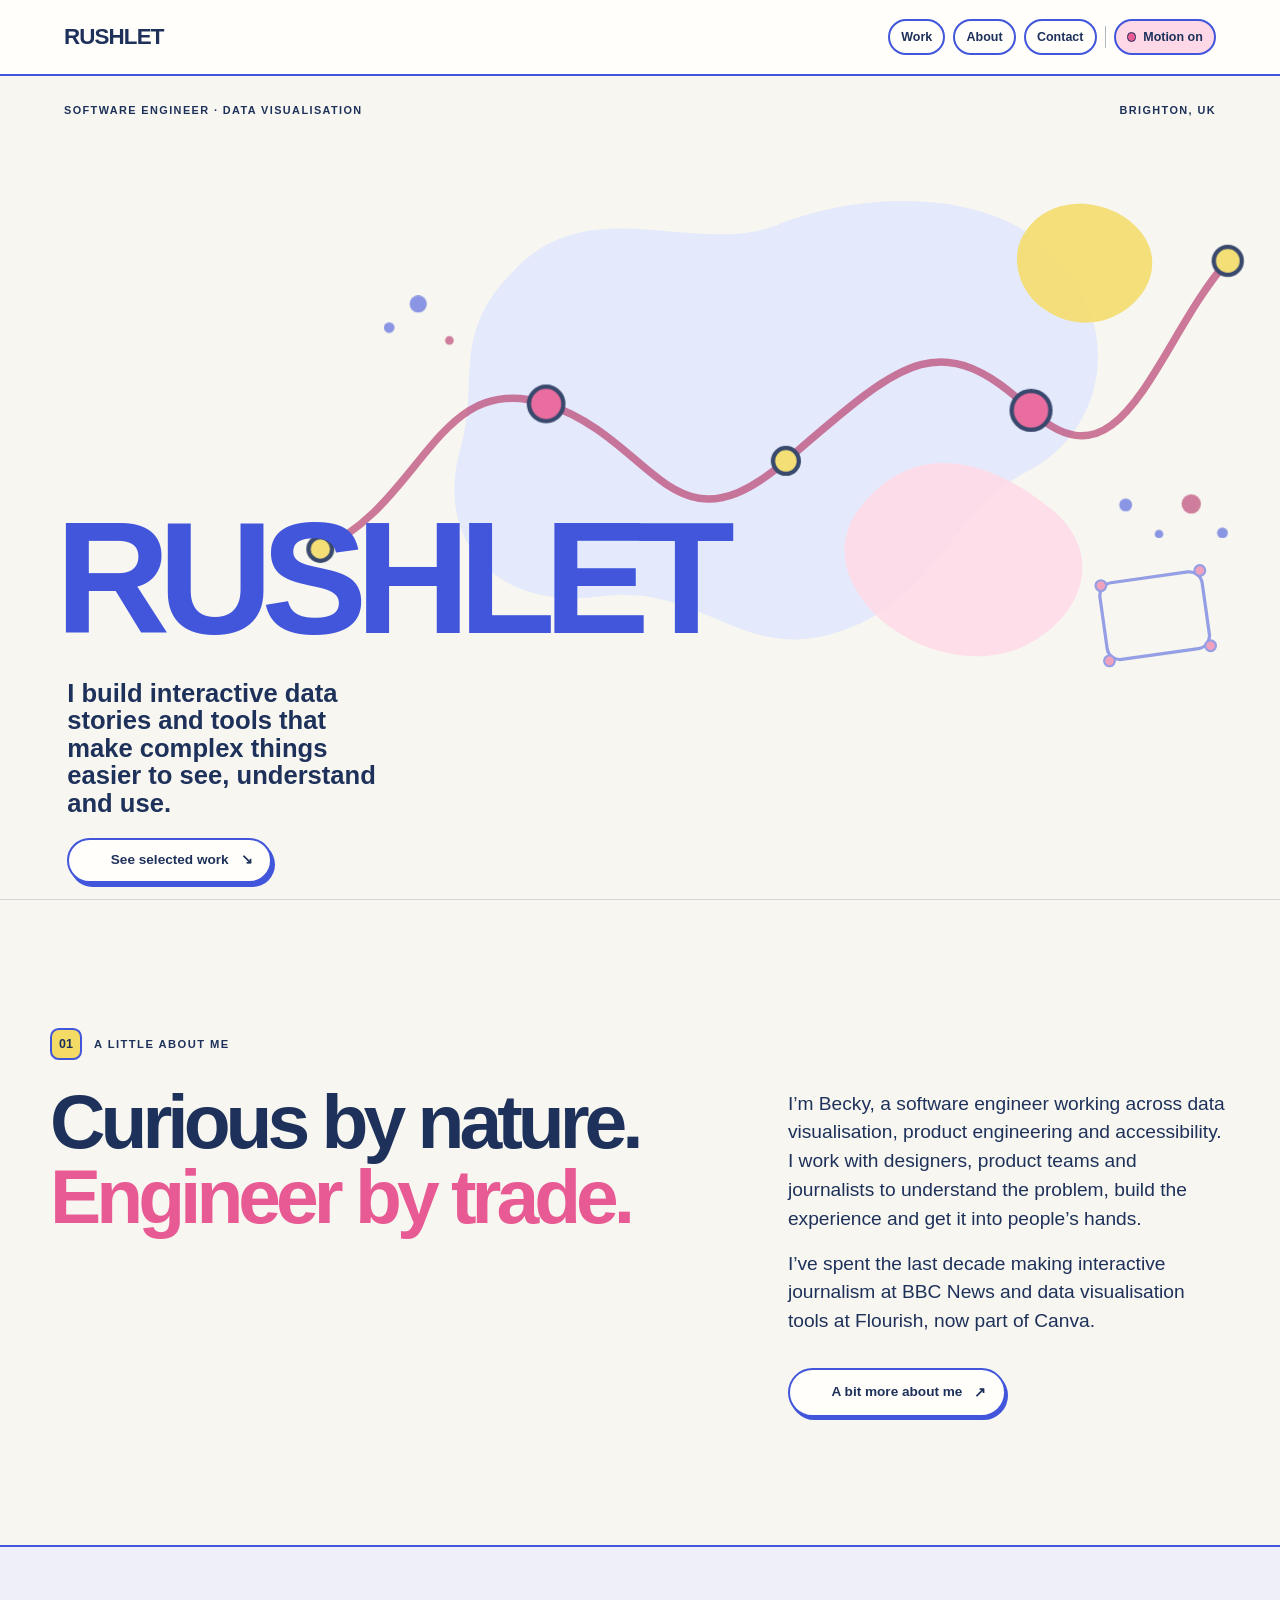
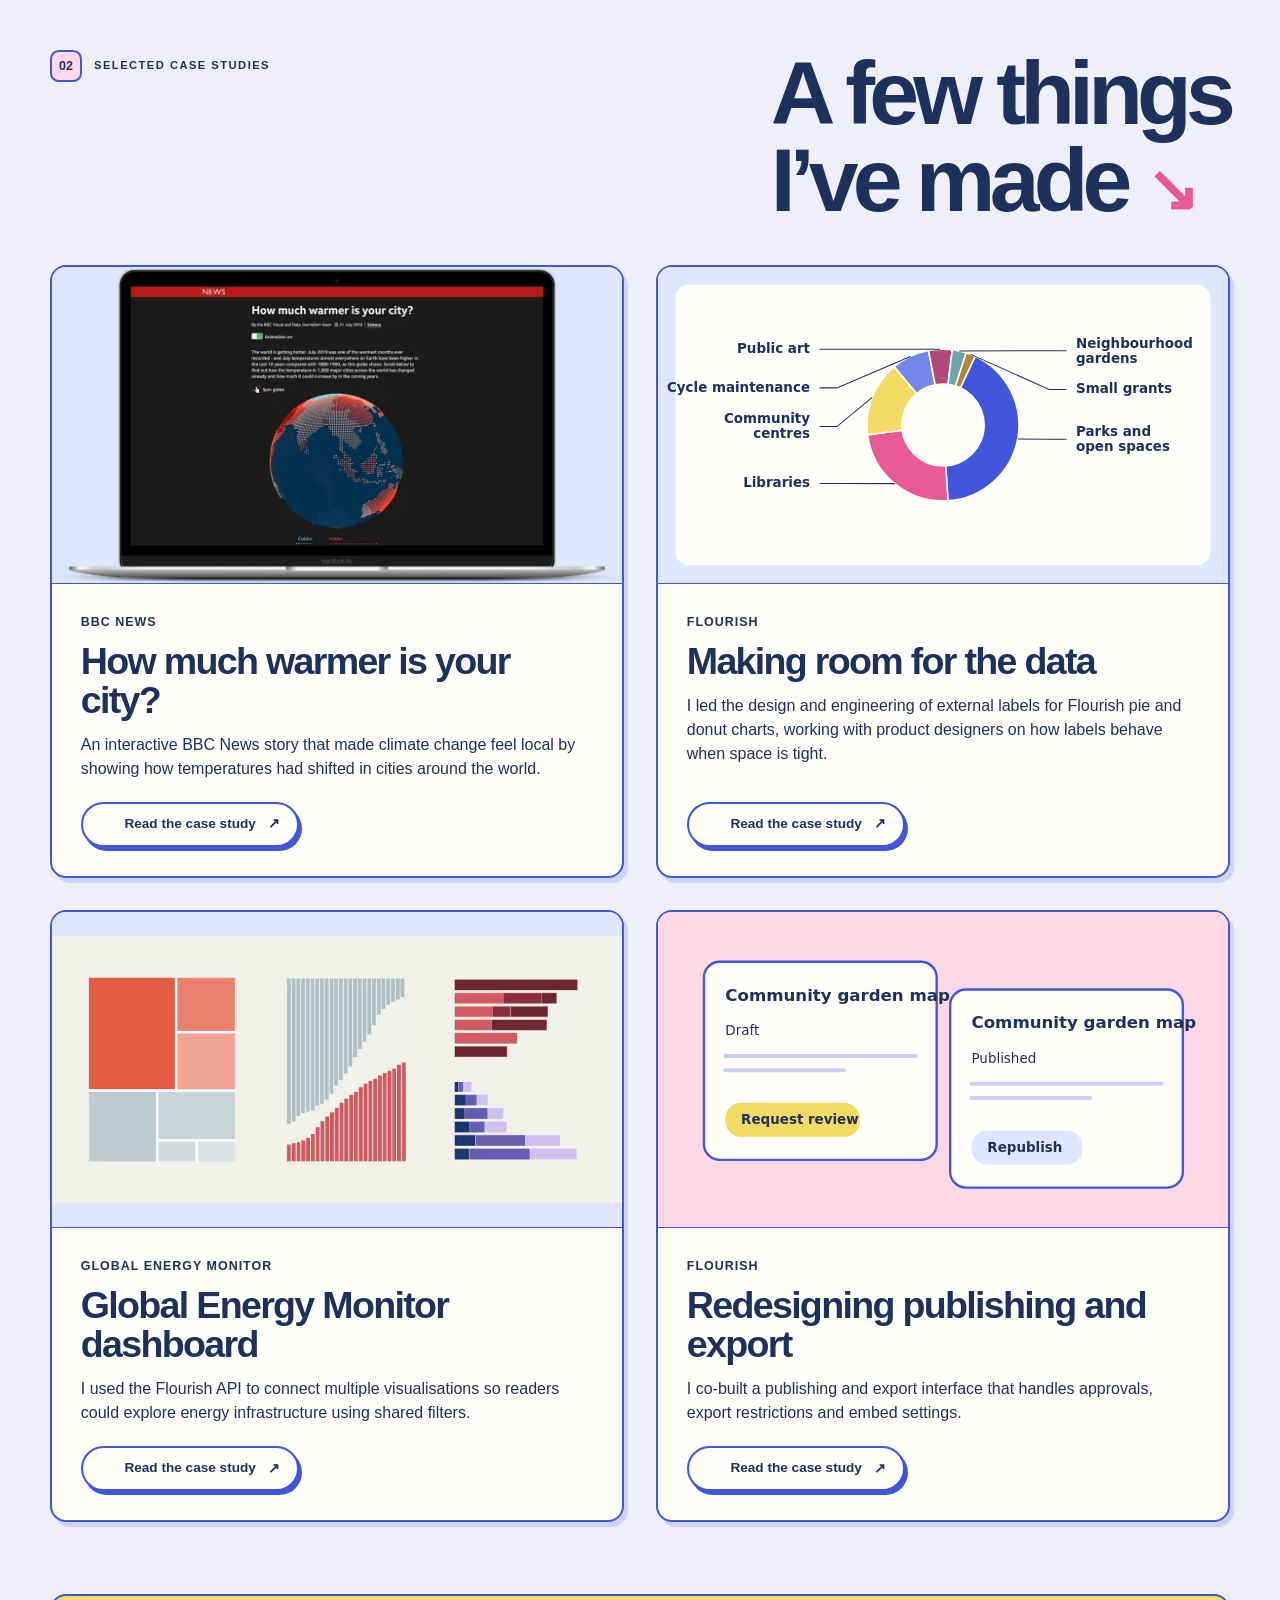
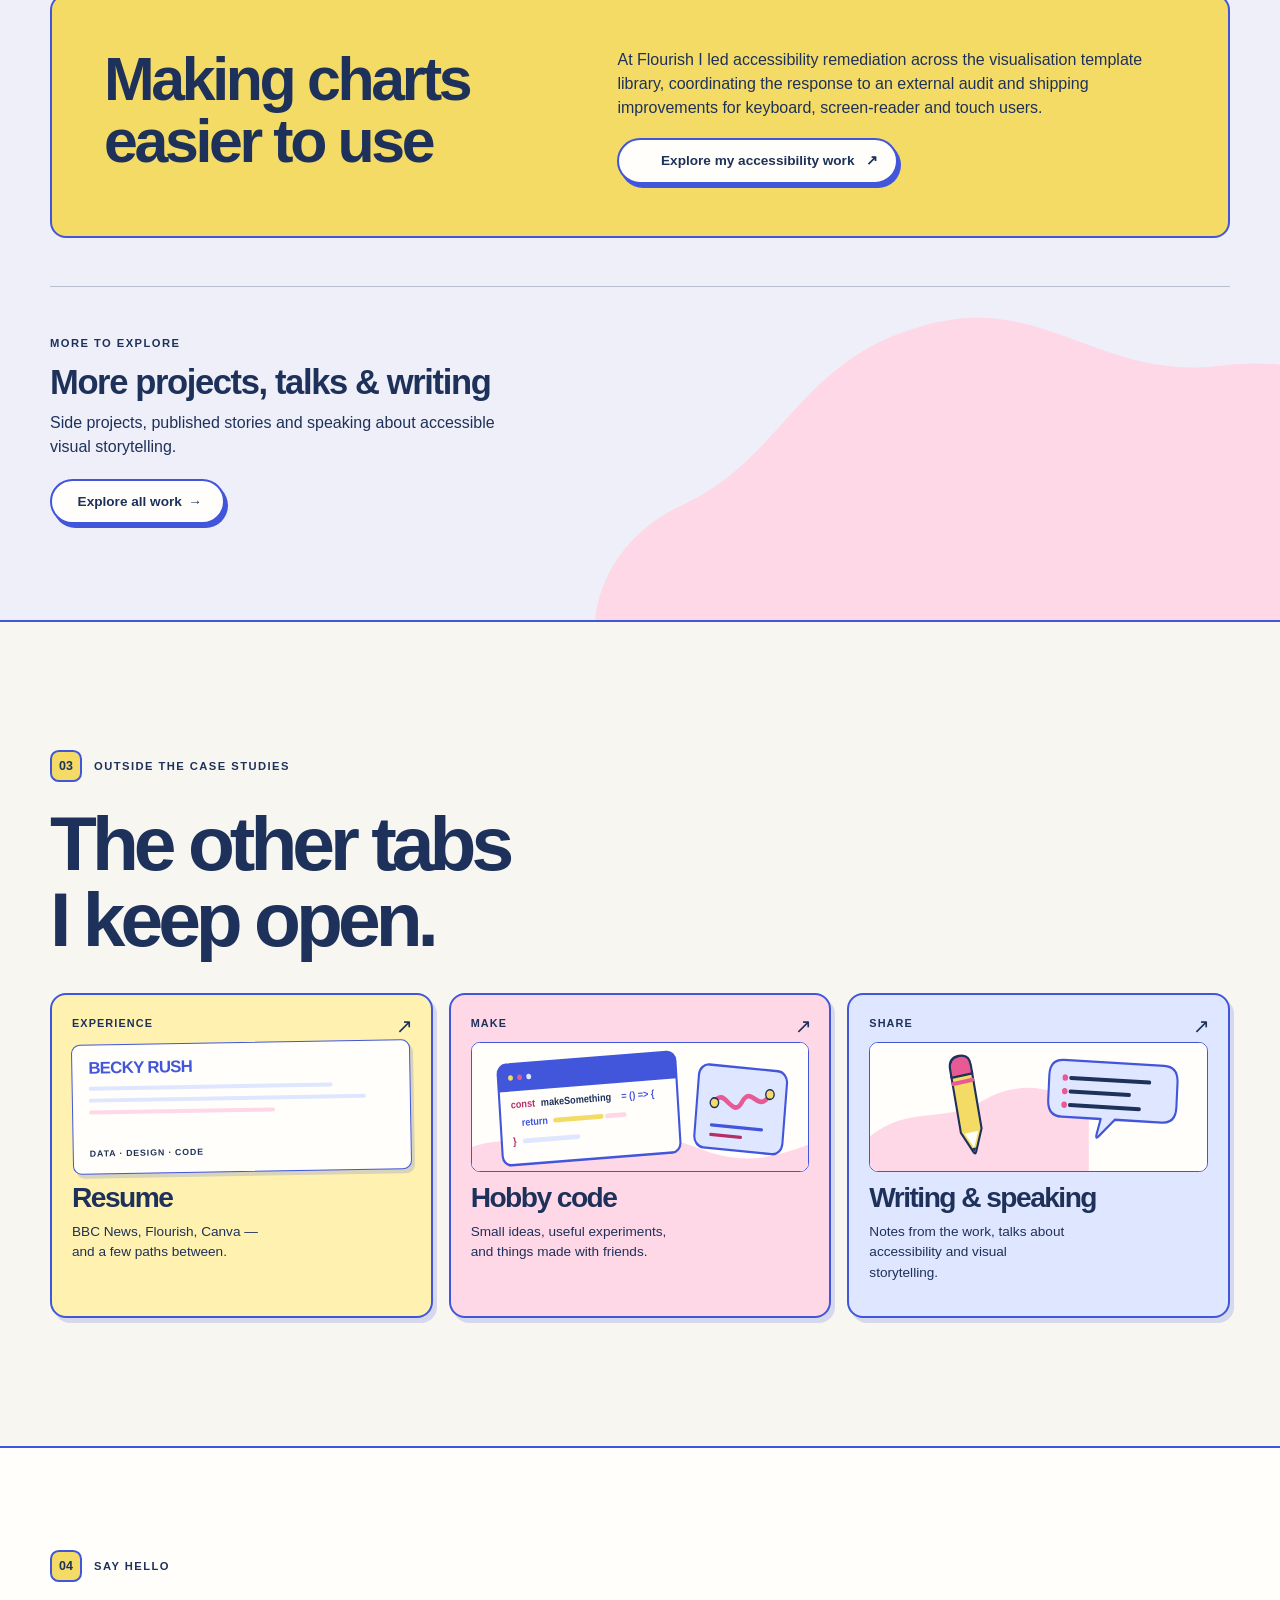
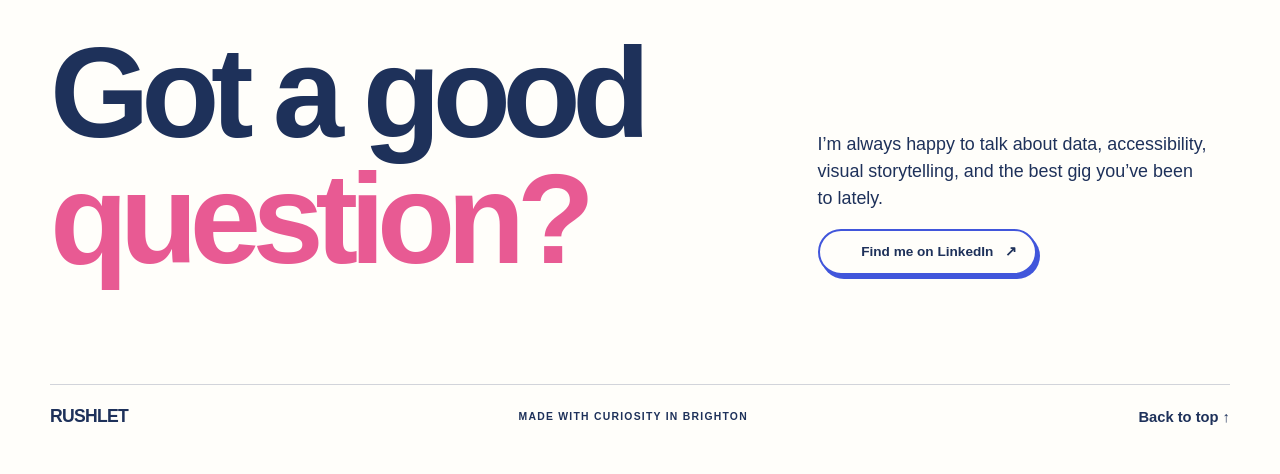
==== index.html @ 7f539962 "Feature four portfolio projects and accessibility engineering" ====
<!doctype html>
<html lang="en">
  <head>
    <meta charset="utf-8" />
    <meta name="viewport" content="width=device-width, initial-scale=1" />
    <meta name="theme-color" content="#f7f6f0" />
    <meta
      name="description"
      content="Becky Rush turns complex data into clear, accessible experiences worth exploring."
    />
    <title>Becky Rush — Data, stories &amp; the web</title>
    <link rel="stylesheet" href="styles.css" />
  </head>
  <body>
    <a class="skip-link" href="#main">Skip to content</a>
    <header class="site-header">
      <a class="wordmark" href="index.html" aria-label="Becky Rush, home"
        >RUSHLET</a
      >
      <nav aria-label="Main navigation">
        <a href="work.html">Work</a><a href="resume.html">About</a
        ><a href="#contact">Contact</a
        ><span class="nav-motion-group" hidden
          ><span class="nav-separator" aria-hidden="true"></span
          ><button
            class="motion-toggle"
            type="button"
            data-hero-motion-toggle
            aria-label="Motion"
            aria-pressed="false"
          >
            <span class="motion-indicator" aria-hidden="true"></span
            ><span data-hero-motion-label>Motion off</span>
          </button></span
        >
      </nav>
    </header>
    <main id="main" tabindex="-1">
      <section class="hero" id="top" aria-labelledby="hero-title">
        <div class="hero-topline">
          <span class="hero-role">SOFTWARE ENGINEER · DATA VISUALISATION</span>
          <div class="hero-tools">
            <span class="hero-location">BRIGHTON, UK</span>
          </div>
        </div>
        <div class="hero-lockup">
          <h1 id="hero-title">RUSHLET</h1>
          <div class="hero-aside">
            <p>
              I build interactive data stories and tools that make complex
              things easier to see, understand and use.
            </p>
            <a class="button-link hero-cta" href="#work"
              >See selected work <span aria-hidden="true">↘</span></a
            >
          </div>
        </div>
        <svg
          class="hero-dataviz"
          viewBox="0 0 1000 600"
          aria-hidden="true"
          focusable="false"
        >
          <path
            class="hero-shape hero-blob-blue"
            d="M265 126C336 52 431 114 508 85C589 52 713 49 771 117C837 193 804 282 743 313C667 353 658 434 566 463C478 493 436 417 346 430C245 444 191 376 214 294C233 226 204 187 265 126Z"
          />
          <path
            class="hero-shape hero-blob-pink"
            d="M607 326C658 286 719 312 764 349C813 389 795 446 743 474C691 502 619 476 588 433C559 392 570 356 607 326Z"
          />
          <path
            class="hero-shape hero-blob-yellow"
            d="M746 83C773 54 824 62 847 91C871 121 852 158 819 171C786 185 743 165 734 131C729 112 733 97 746 83Z"
          />
          <g class="hero-design-mark" aria-hidden="true">
            <rect
              x="812"
              y="412"
              width="96"
              height="72"
              rx="12"
              transform="rotate(-8 860 448)"
            />
            <circle cx="810" cy="420" r="5" />
            <circle cx="902" cy="406" r="5" />
            <circle cx="818" cy="490" r="5" />
            <circle cx="912" cy="476" r="5" />
          </g>
          <path
            class="hero-chart-line"
            d="M84 386C180 344 192 218 294 251S410 396 517 304S659 176 745 257S862 192 928 118"
          />
          <g class="hero-chart-points">
            <circle cx="84" cy="386" r="11" />
            <circle cx="294" cy="251" r="16" />
            <circle cx="517" cy="304" r="12" />
            <circle cx="745" cy="257" r="18" />
            <circle cx="928" cy="118" r="13" />
          </g>
          <g class="hero-data-dots">
            <circle cx="148" cy="180" r="5" />
            <circle cx="175" cy="158" r="8" />
            <circle cx="204" cy="192" r="4" />
            <circle cx="833" cy="345" r="6" />
            <circle cx="864" cy="372" r="4" />
            <circle cx="894" cy="344" r="9" />
            <circle cx="923" cy="371" r="5" />
          </g>
        </svg>
      </section>
      <section
        class="intro section-wrap"
        id="about"
        aria-labelledby="about-title"
      >
        <p class="eyebrow">
          <span class="eyebrow-icon" aria-hidden="true">01</span> A LITTLE ABOUT
          ME
        </p>
        <div class="intro-grid">
          <h2 id="about-title">
            Curious by nature.<br /><em>Engineer by trade.</em>
          </h2>
          <div class="intro-copy">
            <p>
              I’m Becky, a software engineer working across data visualisation,
              product engineering and accessibility. I work with designers,
              product teams and journalists to understand the problem, build
              the experience and get it into people’s hands.
            </p>
            <p>
              I’ve spent the last decade making interactive journalism at BBC
              News and data visualisation tools at Flourish, now part of Canva.
            </p>
            <a class="pill-link" href="resume.html"
              >A bit more about me <span aria-hidden="true">↗</span></a
            >
          </div>
        </div>
      </section>
      <section class="work-section" id="work" aria-labelledby="work-title">
        <div class="section-wrap">
          <div class="section-heading">
            <p class="eyebrow">
              <span class="eyebrow-icon pink-icon" aria-hidden="true">02</span>
              SELECTED CASE STUDIES
            </p>
            <h2 id="work-title">
              A few things<br />I’ve made <span aria-hidden="true">↘</span>
            </h2>
          </div>
          <div class="featured-grid">
            <article class="featured-card">
              <img class="featured-art" src="assets/climate-change-globe.webp" srcset="assets/climate-change-globe-600.webp 600w, assets/climate-change-globe.webp 1110w" sizes="(min-width: 1240px) 580px, (min-width: 700px) 46vw, 92vw" width="1110" height="598" alt="" loading="lazy" decoding="async" />
              <div class="featured-copy">
                <p class="featured-organisation">BBC News</p>
                <h3>How much warmer is your city?</h3>
                <p>An interactive BBC News story that made climate change feel local by showing how temperatures had shifted in cities around the world.</p>
                <a class="button-link" href="case-study-warmer.html" aria-label="Read the case study about How much warmer is your city?">
                  Read the case study <span aria-hidden="true">↗</span>
                </a>
              </div>
            </article>
            <article class="featured-card">
              <img class="featured-art" src="assets/pie-labels.svg" width="720" height="400" alt="" loading="lazy" decoding="async" />
              <div class="featured-copy">
                <p class="featured-organisation">Flourish</p>
                <h3>Making room for the data</h3>
                <p>I led the design and engineering of external labels for Flourish pie and donut charts, working with product designers on how labels behave when space is tight.</p>
                <a class="button-link" href="case-study-pie-labels.html" aria-label="Read the case study about Making room for the data">
                  Read the case study <span aria-hidden="true">↗</span>
                </a>
              </div>
            </article>
            <article class="featured-card">
              <img class="featured-art featured-dashboard" src="assets/gem-dashboard-preview.png" width="1090" height="511" alt="" loading="lazy" decoding="async" />
              <div class="featured-copy">
                <p class="featured-organisation">Global Energy Monitor</p>
                <h3>Global Energy Monitor dashboard</h3>
                <p>I used the Flourish API to connect multiple visualisations so readers could explore energy infrastructure using shared filters.</p>
                <a class="button-link" href="case-study-gem.html" aria-label="Read the case study about Global Energy Monitor dashboard">
                  Read the case study <span aria-hidden="true">↗</span>
                </a>
              </div>
            </article>
            <article class="featured-card">
              <img class="featured-art" src="assets/publishing.svg" width="720" height="400" alt="" loading="lazy" decoding="async" />
              <div class="featured-copy">
                <p class="featured-organisation">Flourish</p>
                <h3>Redesigning publishing and export</h3>
                <p>I co-built a publishing and export interface that handles approvals, export restrictions and embed settings.</p>
                <a class="button-link" href="case-study-publishing.html" aria-label="Read the case study about Redesigning publishing and export">
                  Read the case study <span aria-hidden="true">↗</span>
                </a>
              </div>
            </article>
          </div>
          <section class="access-feature" id="accessibility" aria-labelledby="access-title">
            <h2 id="access-title">Making charts easier to use</h2>
            <div>
              <p>At Flourish I led accessibility remediation across the visualisation template library, coordinating the response to an external audit and shipping improvements for keyboard, screen-reader and touch users.</p>
              <a class="button-link" href="accessibility.html">Explore my accessibility work <span aria-hidden="true">↗</span></a>
            </div>
          </section>
          <div class="more-work-card">
            <div>
              <p class="eyebrow">MORE TO EXPLORE</p>
              <h3>More projects, talks &amp; writing</h3>
              <p>
                Side projects, published stories and speaking about accessible
                visual storytelling.
              </p>
            </div>
            <a class="button-link button-blue" href="work.html"
              >Explore all work <span aria-hidden="true">→</span></a
            >
          </div>
        </div>
        <svg
          class="work-blob"
          viewBox="180 45 660 450"
          preserveAspectRatio="none"
          aria-hidden="true"
          focusable="false"
        >
          <path
            d="M265 126C336 52 431 114 508 85C589 52 713 49 771 117C837 193 804 282 743 313C667 353 658 434 566 463C478 493 436 417 346 430C245 444 191 376 214 294C233 226 204 187 265 126Z"
          />
        </svg>
      </section>
      <section
        class="more-section section-wrap"
        id="more"
        aria-labelledby="more-title"
      >
        <p class="eyebrow">
          <span class="eyebrow-icon yellow-icon" aria-hidden="true">03</span>
          OUTSIDE THE CASE STUDIES
        </p>
        <h2 id="more-title">The other tabs<br />I keep open.</h2>
        <div class="more-grid">
          <a class="more-tile tile-yellow" href="resume.html"
            ><span class="tile-number">EXPERIENCE</span
            ><span class="resume-tile-visual" aria-hidden="true"
              ><span>BECKY RUSH</span><i></i><i></i><i></i
              ><b>DATA · DESIGN · CODE</b></span
            ><span class="tile-title">Resume</span
            ><span class="tile-detail"
              >BBC News, Flourish, Canva — and a few paths between.</span
            ><span class="tile-arrow" aria-hidden="true">↗</span></a
          >
          <a class="more-tile tile-pink" href="work.html#hobby-projects"
            ><span class="tile-number">MAKE</span
            ><svg
              class="tile-illustration code-illustration"
              viewBox="0 0 480 160"
              preserveAspectRatio="none"
              aria-hidden="true"
              focusable="false"
            >
              <rect width="480" height="160" fill="#fffefa" />
              <path
                d="M0 130C68 109 98 145 158 130S269 113 324 132s97 15 156-5v33H0Z"
                fill="#ffd8e7"
              />
              <g transform="rotate(-4 181 83)">
                <rect
                  x="40"
                  y="18"
                  width="254"
                  height="126"
                  rx="12"
                  fill="#fffefa"
                  stroke="#4156db"
                  stroke-width="3"
                />
                <path
                  d="M40 30a12 12 0 0 1 12-12h230a12 12 0 0 1 12 12v22H40Z"
                  fill="#4156db"
                />
                <circle cx="58" cy="35" r="3.5" fill="#f4db65" />
                <circle cx="71" cy="35" r="3.5" fill="#e85a93" />
                <circle cx="84" cy="35" r="3.5" fill="#dfe6ff" />
                <text
                  x="56"
                  y="73"
                  fill="#b32f65"
                  font-size="13"
                  font-weight="800"
                >
                  const
                </text>
                <text
                  x="99"
                  y="73"
                  fill="#1e315a"
                  font-size="13"
                  font-weight="700"
                >
                  makeSomething
                </text>
                <text
                  x="214"
                  y="73"
                  fill="#4156db"
                  font-size="13"
                  font-weight="800"
                >
                  = () =&gt; {
                </text>
                <text
                  x="70"
                  y="96"
                  fill="#4156db"
                  font-size="13"
                  font-weight="700"
                >
                  return
                </text>
                <path
                  d="M118 92h66"
                  stroke="#f4db65"
                  stroke-width="6"
                  stroke-linecap="round"
                />
                <path
                  d="M192 92h25"
                  stroke="#ffd8e7"
                  stroke-width="6"
                  stroke-linecap="round"
                />
                <text
                  x="56"
                  y="119"
                  fill="#b32f65"
                  font-size="13"
                  font-weight="800"
                >
                  }
                </text>
                <path
                  d="M73 115h76"
                  stroke="#dfe6ff"
                  stroke-width="6"
                  stroke-linecap="round"
                />
              </g>
              <g transform="rotate(5 373 83)">
                <rect
                  x="320"
                  y="30"
                  width="126"
                  height="104"
                  rx="14"
                  fill="#dfe6ff"
                  stroke="#4156db"
                  stroke-width="3"
                />
                <path
                  d="M345 77c12-24 27 20 39-4s24 14 39-13"
                  fill="none"
                  stroke="#e85a93"
                  stroke-width="6"
                  stroke-linecap="round"
                />
                <circle
                  cx="345"
                  cy="77"
                  r="6"
                  fill="#f4db65"
                  stroke="#1e315a"
                  stroke-width="2"
                />
                <circle
                  cx="423"
                  cy="60"
                  r="6"
                  fill="#f4db65"
                  stroke="#1e315a"
                  stroke-width="2"
                />
                <path
                  d="M343 105h72"
                  stroke="#4156db"
                  stroke-width="4"
                  stroke-linecap="round"
                />
                <path
                  d="M343 117h43"
                  stroke="#b32f65"
                  stroke-width="4"
                  stroke-linecap="round"
                />
              </g></svg
            ><span class="tile-title">Hobby code</span
            ><span class="tile-detail"
              >Small ideas, useful experiments, and things made with
              friends.</span
            ><span class="tile-arrow" aria-hidden="true">↗</span></a
          >
          <a class="more-tile tile-blue" href="work.html#writing-speaking"
            ><span class="tile-number">SHARE</span
            ><svg
              class="tile-illustration writing-illustration"
              viewBox="0 0 480 160"
              preserveAspectRatio="none"
              aria-hidden="true"
              focusable="false"
            >
              <rect width="480" height="160" fill="#fffefa" />
              <path
                d="M0 117c52-39 109-17 159-44s102-20 153 9v78H0Z"
                fill="#ffd8e7"
              />
              <g transform="rotate(-11 139 82)">
                <path
                  d="M124 39q0-4 4-4h22q4 0 4 4v71l-13 27q-2 4-4 0l-13-27Z"
                  fill="#f4db65"
                  stroke="#1e315a"
                  stroke-width="3"
                  stroke-linejoin="round"
                />
                <path
                  d="M124 40V29q0-14 15-14t15 14v11Z"
                  fill="#e85a93"
                  stroke="#1e315a"
                  stroke-width="3"
                  stroke-linejoin="round"
                />
                <path
                  d="M125 48h28"
                  stroke="#e85a93"
                  stroke-width="5"
                  stroke-linecap="round"
                />
                <path d="M129 112h20l-10 20Z" fill="#fffefa" />
                <path d="M136 132l3 5 3-5Z" fill="#1e315a" />
              </g>
              <g transform="rotate(3 350 75)">
                <path
                  d="M274 25h143q20 0 20 20v31q0 20-20 20h-67l-22 22q-4 4-3-2l5-20h-56q-20 0-20-20V45q0-20 20-20Z"
                  fill="#dfe6ff"
                  stroke="#4156db"
                  stroke-width="3"
                  stroke-linejoin="round"
                />
                <path
                  d="M285 47h112M285 64h84M285 81h99"
                  stroke="#1e315a"
                  stroke-width="5"
                  stroke-linecap="round"
                />
                <circle cx="277" cy="47" r="4" fill="#e85a93" />
                <circle cx="277" cy="64" r="4" fill="#e85a93" />
                <circle cx="277" cy="81" r="4" fill="#e85a93" />
              </g></svg
            ><span class="tile-title">Writing &amp; speaking</span
            ><span class="tile-detail"
              >Notes from the work, talks about accessibility and visual
              storytelling.</span
            ><span class="tile-arrow" aria-hidden="true">↗</span></a
          >
        </div>
      </section>
      <section
        class="contact-section"
        id="contact"
        aria-labelledby="contact-title"
      >
        <div class="section-wrap contact-inner">
          <p class="eyebrow">
            <span class="eyebrow-icon" aria-hidden="true">04</span> SAY HELLO
          </p>
          <div class="contact-layout">
            <h2 id="contact-title">Got a good<br /><em>question?</em></h2>
            <div class="contact-copy">
              <p>
                I’m always happy to talk about data, accessibility, visual
                storytelling, and the best gig you’ve been to lately.
              </p>
              <a
                class="button-link"
                href="https://www.linkedin.com/in/rushlet/"
                target="_blank"
                rel="noreferrer"
                >Find me on LinkedIn <span aria-hidden="true">↗</span></a
              >
            </div>
          </div>
          <footer>
            <a class="wordmark footer-mark" href="#top">RUSHLET</a
            ><span>MADE WITH CURIOSITY IN BRIGHTON</span
            ><a href="#top">Back to top ↑</a>
          </footer>
        </div>
      </section>
    </main>
    <script src="hero-motion.js" defer></script>
  </body>
</html>
---- styles.css ----
:root {
  color-scheme: light;
  --paper: #f7f6f0;
  --white: #fffefa;
  --ink: #1e315a;
  --blue: #4156db;
  --blue-soft: #dfe6ff;
  --pink: #e85a93;
  --pink-ink: #b32f65;
  --pink-soft: #ffd8e7;
  --yellow: #f4db65;
  --lavender: #eeeff8;
  --line: 2px solid var(--blue);
  --shadow: 4px 5px 0 rgba(65, 86, 219, .18);
  --display: "Arial Black", "Avenir Next", "Helvetica Neue", sans-serif;
  --body: "Avenir Next", "Segoe UI", sans-serif;
}

* { box-sizing: border-box; }
html { scroll-behavior: smooth; scroll-padding-top: 5.5rem; }
body { margin: 0; background: var(--paper); color: var(--ink); font: 16px/1.5 var(--body); }
a { color: inherit; text-decoration-thickness: .08em; text-underline-offset: .2em; }
a:focus-visible { outline: 3px solid var(--pink); outline-offset: 4px; border-radius: 3px; }
::selection { color: var(--ink); background: var(--yellow); }
.skip-link { position: absolute; z-index: 20; top: .5rem; left: .5rem; transform: translateY(-150%); background: var(--yellow); padding: .75rem 1rem; border: var(--line); border-radius: .5rem; }
.skip-link:focus { transform: translateY(0); }
.site-header { height: 76px; display: flex; align-items: center; justify-content: space-between; padding: 0 clamp(1.25rem, 5vw, 5rem); background: var(--white); border-bottom: 2px solid var(--blue); position: sticky; top: 0; z-index: 10; }
.wordmark { text-decoration: none; font: 900 1.4rem/1 var(--display); letter-spacing: -.09em; }
.wordmark span { color: var(--pink); font-size: .85em; margin-left: .12em; }
.site-header nav { display: flex; gap: clamp(1.2rem, 3vw, 3rem); align-items: center; }
.site-header nav a, footer a { text-decoration: none; font-size: .92rem; font-weight: 700; }
.site-header nav a:hover, footer a:hover { color: var(--blue); text-decoration: underline; }
.hero { min-height: min(790px, calc(100svh - 76px)); min-height: max(620px, calc(100svh - 76px)); padding: 2rem clamp(1.25rem, 5vw, 5rem) 1.5rem; position: relative; overflow: hidden; display: flex; flex-direction: column; justify-content: space-between; background: var(--paper); border-bottom: 1px solid rgba(30,49,90,.16); }
.hero-topline, .hero-bottomline { display: flex; justify-content: space-between; align-items: center; gap: 1rem; position: relative; z-index: 2; font-size: .68rem; font-weight: 800; letter-spacing: .14em; }
.sun-dot { color: var(--yellow); font-size: 1rem; margin-left: .3rem; text-shadow: 1px 1px 0 var(--ink); }
.hero-lockup { display: grid; grid-template-columns: minmax(0, 1fr) minmax(210px, 270px); align-items: end; gap: 2rem; position: relative; z-index: 2; }
.hero h1 { margin: -.04em 0 -.02em -.055em; color: var(--blue); font: 900 clamp(5.8rem, 19vw, 17rem)/.76 var(--display); letter-spacing: -.105em; white-space: nowrap; }
.hero-aside { position: relative; padding: 0 0 .4rem; max-width: 250px; }
.hero-aside p { margin: 1.1rem 0 1.2rem; max-width: 14ch; font-size: clamp(1.1rem, 1.7vw, 1.45rem); font-weight: 650; line-height: 1.18; }
.text-link { display: inline-flex; gap: .6rem; align-items: center; font-size: .88rem; font-weight: 800; text-decoration: none; border-bottom: 2px solid var(--blue); padding-bottom: .35rem; }
.text-link:hover { color: var(--pink); }
.hero-bottomline { padding-top: 1.2rem; border-top: 2px solid var(--ink); }
.hero-orbit { position: absolute; border: 2px solid var(--pink); border-radius: 50%; pointer-events: none; }
.orbit-one { width: 28vw; height: 28vw; right: 13%; top: 11%; opacity: .38; }
.orbit-two { width: 20vw; height: 20vw; right: 17%; top: 16%; border-color: var(--blue); opacity: .24; }
.section-wrap { width: min(1180px, calc(100% - 2.5rem)); margin: 0 auto; }
.intro { padding-top: clamp(5rem, 10vw, 9rem); padding-bottom: clamp(5rem, 10vw, 9rem); }
.eyebrow { display: flex; align-items: center; gap: .75rem; margin: 0 0 1.5rem; color: var(--ink); font-size: .7rem; font-weight: 850; letter-spacing: .13em; }
.eyebrow-icon { display: inline-grid; place-items: center; width: 2rem; height: 2rem; border-radius: .55rem; border: var(--line); background: var(--yellow); font: 800 .78rem var(--body); letter-spacing: 0; }
.pink-icon { background: var(--pink-soft); }
.yellow-icon { background: var(--yellow); }
.intro-grid { display: grid; grid-template-columns: 1.15fr .8fr; gap: clamp(2rem, 8vw, 8rem); align-items: start; }
.intro h2, .section-heading h2, .more-section h2, .contact-layout h2 { margin: 0; font: 850 clamp(2.5rem, 6vw, 5.6rem)/.98 var(--display); letter-spacing: -.065em; }
.intro h2 em, .contact-layout h2 em { color: var(--pink); font-style: normal; }
.intro-copy { max-width: 440px; padding-top: .35rem; }
.intro-copy p { margin: 0 0 1rem; font-size: clamp(1.05rem, 1.5vw, 1.25rem); }
.intro-copy .small-note { color: #63708e; font-size: .93rem; }
.pill-link { margin-top: 1rem; display: inline-flex; align-items: center; justify-content: center; position: relative; border: var(--line); border-radius: 999px; background: var(--white); padding: .78rem 2.6rem; font-size: .85rem; font-weight: 800; text-align: center; text-decoration: none; box-shadow: none; transition: background-color .15s ease, color .15s ease; }
.pill-link > span[aria-hidden="true"] { position: absolute; top: 50%; right: 1.1rem; transform: translateY(-50%); }
.pill-link:hover { background: var(--blue-soft); box-shadow: none; }
.work-section { padding: clamp(4rem, 8vw, 7rem) 0; background: var(--lavender); border-top: var(--line); border-bottom: var(--line); }
.section-heading { display: flex; justify-content: space-between; align-items: start; gap: 2rem; margin-bottom: 2.5rem; }
.section-heading h2 { font-size: clamp(3.3rem, 7vw, 6.8rem); }
.section-heading h2 span { color: var(--pink); font-size: .7em; }
.project-card { display: grid; grid-template-columns: 1.08fr .92fr; overflow: hidden; border: 2px solid var(--blue); border-radius: 1.15rem; background: var(--white); box-shadow: var(--shadow); margin: 1.5rem 0 2.5rem; }
.project-gem { grid-template-columns: .92fr 1.08fr; }
.project-gem .project-art { order: 2; }
.project-art { min-height: 395px; display: flex; flex-direction: column; justify-content: space-between; padding: clamp(1.25rem, 4vw, 3rem); position: relative; overflow: hidden; text-decoration: none; border-right: 2px solid var(--blue); }
.project-gem .project-art { border-right: 0; border-left: 2px solid var(--blue); }
.art-climate { background: var(--pink-soft); }
.art-energy { background: var(--blue-soft); }
.art-label { position: relative; z-index: 1; font-size: .68rem; font-weight: 850; letter-spacing: .14em; }
.art-city { z-index: 1; position: relative; font: 900 clamp(2.5rem, 5vw, 5.7rem)/.83 var(--display); letter-spacing: -.07em; }
.temp-line { position: absolute; inset: 25% 4% 22%; display: flex; gap: .7rem; align-items: center; transform: rotate(-8deg); opacity: .65; }
.temp-line i { display: block; flex: 1; height: 42%; background: var(--pink); border: 2px solid var(--ink); border-radius: 999px; }
.temp-line i:nth-child(2n) { height: 68%; background: var(--yellow); }
.temp-line i:nth-child(3n) { height: 95%; background: var(--blue); }
.temp-line i:nth-child(5n) { height: 54%; }
.art-caption { align-self: flex-end; background: var(--yellow); border: 2px solid var(--ink); padding: .55rem .8rem; border-radius: 999px; font-size: .78rem; font-weight: 800; transform: rotate(-3deg); }
.motion-enabled .project-art:hover .art-caption { transform: rotate(0) translateY(-3px); }
.project-copy { padding: clamp(1.5rem, 4vw, 3.5rem); display: flex; flex-direction: column; align-items: flex-start; }
.project-meta { display: flex; width: 100%; justify-content: space-between; color: #586788; font-size: .65rem; font-weight: 850; letter-spacing: .12em; }
.project-copy h3 { margin: 2rem 0 1rem; font: 850 clamp(2rem, 4vw, 3.6rem)/.95 var(--display); letter-spacing: -.06em; }
.project-copy p { max-width: 36ch; font-size: 1rem; margin: 0 0 1.35rem; }
.project-tags { display: flex; flex-wrap: wrap; gap: .45rem; margin: auto 0 1.5rem; padding-top: .8rem; }
.project-tags span { border: 1px solid rgba(30,49,90,.3); border-radius: 999px; padding: .35rem .65rem; font-size: .7rem; font-weight: 750; }
.button-link { display: inline-flex; align-items: center; justify-content: center; position: relative; border: var(--line); border-radius: 999px; background: var(--white); color: var(--ink); padding: .78rem 2.6rem; box-shadow: none; font-weight: 800; font-size: .85rem; line-height: 1.2; text-align: center; text-decoration: none; transition: background-color .15s ease, color .15s ease; }
.button-link > span[aria-hidden="true"] { position: absolute; top: 50%; right: 1.1rem; transform: translateY(-50%); }
.button-link:hover { background: var(--blue-soft); box-shadow: none; }
.button-blue { background: var(--blue); color: var(--white); }
.art-energy { background: #dfe6ff; }
.energy-title { z-index: 1; font: 850 clamp(2.2rem, 4.2vw, 4rem)/.92 var(--display); letter-spacing: -.065em; }
.energy-chart { display: flex; gap: .6rem; align-items: end; position: absolute; left: 9%; right: 8%; bottom: 27%; height: 45%; transform: skewY(-5deg); }
.energy-chart i { flex: 1; background: var(--blue); border: 2px solid var(--ink); border-radius: .45rem .45rem 0 0; height: 44%; }
.energy-chart i:nth-child(2n) { height: 68%; background: var(--pink); }
.energy-chart i:nth-child(3n) { height: 92%; background: var(--yellow); }
.energy-chart i:nth-child(5n) { height: 56%; }
.energy-key { z-index: 1; align-self: flex-end; padding: .45rem .65rem; background: var(--white); border: 1px solid var(--blue); border-radius: 999px; font-size: .68rem; font-weight: 800; }
.energy-key b { display: inline-block; width: .55rem; height: .55rem; border-radius: 50%; background: var(--pink); margin-right: .25rem; }
.more-work-card { position: relative; display: flex; justify-content: space-between; align-items: center; gap: 2rem; overflow: hidden; padding: clamp(1.5rem, 4vw, 3rem); background: var(--yellow); border: var(--line); border-radius: 1rem; box-shadow: var(--shadow); }
.more-work-card .eyebrow { margin-bottom: .7rem; }
.more-work-card h3 { margin: 0; font: 850 clamp(1.8rem, 3.5vw, 3rem)/1 var(--display); letter-spacing: -.06em; }
.more-section { padding-top: clamp(5rem, 10vw, 9rem); padding-bottom: clamp(5rem, 10vw, 9rem); }
.more-section h2 { font-size: clamp(3rem, 6vw, 5.7rem); margin-bottom: 2.25rem; }
.more-grid { display: grid; grid-template-columns: repeat(3, 1fr); gap: 1rem; }
.more-tile { position: relative; min-height: 235px; display: flex; flex-direction: column; align-items: flex-start; border: var(--line); border-radius: 1rem; padding: 1.25rem; box-shadow: var(--shadow); text-decoration: none; transition: transform .15s ease, box-shadow .15s ease; }
.motion-enabled .more-tile:hover { transform: translate(3px, 4px); box-shadow: none; }
.tile-pink { background: var(--pink-soft); }
.tile-blue { background: var(--blue-soft); }
.tile-yellow { background: #fff2b0; }
.tile-number { font-size: .68rem; font-weight: 850; letter-spacing: .1em; }
.tile-title { margin: auto 0 .6rem; font: 850 clamp(1.4rem, 2.2vw, 2rem)/1 var(--display); letter-spacing: -.055em; }
.tile-detail { max-width: 27ch; font-size: .85rem; }
.tile-arrow { position: absolute; right: 1.1rem; top: 1rem; font-size: 1.25rem; }
.more-footnote { margin: 1rem 0 0; color: #586788; font-size: .85rem; }
.contact-section { border-top: var(--line); background: var(--white); padding: clamp(4rem, 8vw, 7rem) 0 1.5rem; }
.contact-layout { display: grid; grid-template-columns: minmax(0, 1fr) minmax(0, .62fr); gap: clamp(4rem, 8vw, 10rem); align-items: end; padding: 1.5rem 0 clamp(4rem, 8vw, 7rem); }
.contact-layout h2 { font-size: clamp(4rem, 10vw, 9rem); }
.contact-copy { max-width: 390px; padding-bottom: .4rem; }
.contact-copy > p:first-child { font-size: 1.12rem; }
footer { min-height: 66px; display: flex; align-items: center; justify-content: space-between; gap: 1rem; border-top: 1px solid rgba(30,49,90,.2); }
footer > span { font-size: .65rem; font-weight: 800; letter-spacing: .12em; }
.footer-mark { font-size: 1.1rem; }
@media (prefers-reduced-motion: reduce) { *, *::before, *::after { scroll-behavior: auto !important; animation-duration: .01ms !important; animation-iteration-count: 1 !important; transition-duration: .01ms !important; } }
@media (max-width: 760px) {
  .site-header { height: 64px; padding-inline: 1.1rem; }
  .site-header nav { gap: 1rem; }
  .site-header nav a { font-size: .8rem; }
  .hero { min-height: max(570px, calc(91svh - 64px)); padding: 1.4rem 1.1rem 1.2rem; }
  .hero-topline, .hero-bottomline { font-size: .53rem; letter-spacing: .09em; }
  .hero-topline { align-items: flex-start; }
  .hero-topline span:last-child { text-align: right; }
  .hero-lockup { grid-template-columns: 1fr; gap: 1.3rem; align-items: end; }
  .hero h1 { font-size: clamp(4.7rem, 19.5vw, 9rem); }
  .hero-aside { justify-self: end; max-width: 220px; padding-right: .1rem; }
  .hero-aside p { margin: .4rem 0 .8rem; font-size: 1.2rem; }
  .orbit-one { width: 54vw; height: 54vw; right: 9%; top: 13%; }
  .orbit-two { width: 39vw; height: 39vw; right: 15%; top: 18%; }
  .section-wrap { width: min(100% - 2.2rem, 600px); }
  .intro-grid, .contact-layout { grid-template-columns: 1fr; gap: 1.5rem; }
  .intro-copy { max-width: 520px; }
  .section-heading { display: block; }
  .section-heading h2 { font-size: clamp(3.3rem, 12vw, 5rem); }
  .project-card, .project-gem { grid-template-columns: 1fr; }
  .project-gem .project-art { order: 0; border-left: 0; }
  .project-art { min-height: 300px; border-right: 0; border-bottom: 2px solid var(--blue); }
  .project-copy h3 { margin-top: 1.25rem; }
  .more-work-card { align-items: flex-start; flex-direction: column; }
  .more-grid { grid-template-columns: 1fr; }
  .more-tile { min-height: 190px; }
  .contact-layout h2 { font-size: clamp(4rem, 17vw, 7rem); }
  footer { flex-wrap: wrap; padding: .9rem 0; }
}
@media (max-width: 400px) {
  .hero h1 { font-size: 18vw; }
  .hero-bottomline { gap: .5rem; font-size: .45rem; }
  .project-tags { gap: .3rem; }
  .project-tags span { font-size: .64rem; }
}

/* Portfolio pages and narrow-screen layout refinements */
html { scroll-padding-top: 5rem; }
body { overflow-x: hidden; }
.wordmark { letter-spacing: -.04em; }
.wordmark span { display: none; }
.hero { min-height: min(790px, calc(100svh - 76px)); min-height: max(540px, calc(100svh - 76px)); }
.hero h1 { white-space: normal; overflow-wrap: anywhere; font-size: clamp(5rem, 19vw, 17rem); }
.hero-mark { display: inline-grid; place-items: center; width: 2.65rem; height: 2.65rem; border-radius: 50%; color: var(--white); background: var(--pink); border: 2px solid var(--ink); font-size: 1.45rem; font-weight: 800; }
.project-card { min-width: 0; }
.project-art { min-width: 0; }
.image-art { padding: 0; }
.image-art img { position: absolute; width: 100%; height: 100%; inset: 0; object-fit: cover; }
.image-caption { position: absolute; z-index: 2; left: 1rem; bottom: 1rem; padding: .45rem .65rem; max-width: calc(100% - 2rem); background: var(--white); border: 1px solid var(--blue); border-radius: .35rem; font-size: .68rem; font-weight: 850; letter-spacing: .06em; }
.image-art .image-caption { display: none; }
.project-art .art-label { position: relative; z-index: 2; padding: .45rem .65rem; width: fit-content; background: var(--white); border: 1px solid var(--blue); border-radius: .35rem; }
.work-page { padding-bottom: 5rem; }
.work-hero { padding-top: clamp(4rem, 9vw, 8rem); padding-bottom: clamp(3rem, 6vw, 5rem); }
.work-hero h1, .resume-head h1, .case-hero h1 { margin: 0; font: 900 clamp(3.4rem, 11vw, 8.5rem)/.92 var(--display); letter-spacing: -.075em; overflow-wrap: anywhere; }
.work-hero h1 em, .case-hero h1 em { color: var(--pink); font-style: normal; }
.work-hero > p:not(.eyebrow) { max-width: 44ch; margin: 1.5rem 0 2rem; font-size: clamp(1.1rem, 2vw, 1.35rem); }
.work-jump { display: flex; flex-wrap: wrap; gap: .6rem; }
.work-jump a { display: inline-flex; padding: .55rem .8rem; background: var(--white); border: 1px solid var(--blue); border-radius: 999px; font-size: .8rem; font-weight: 750; text-decoration: none; }
.work-jump a:hover { background: var(--yellow); }
.work-list-section { padding-top: clamp(3.5rem, 7vw, 6rem); padding-bottom: clamp(3.5rem, 7vw, 6rem); }
.work-list-section > h2, .work-band h2 { margin: 0 0 2rem; font: 850 clamp(2.3rem, 5.5vw, 4.8rem)/1 var(--display); letter-spacing: -.065em; }
.work-list-grid { display: grid; grid-template-columns: repeat(2, minmax(0, 1fr)); gap: 1.25rem; }
.work-list-card { display: flex; flex-direction: column; min-width: 0; overflow: hidden; border: 2px solid var(--blue); border-radius: 1rem; background: var(--white); box-shadow: var(--shadow); text-decoration: none; }
.work-list-card > img, .mini-chart { width: 100%; height: clamp(190px, 28vw, 320px); object-fit: cover; border-bottom: 2px solid var(--blue); }
.work-list-card > :not(img):not(.mini-chart) { margin-left: 1.35rem; margin-right: 1.35rem; }
.work-list-meta { margin-top: 1.25rem; color: #586788; font-size: .68rem; font-weight: 850; letter-spacing: .1em; }
.work-list-card h3 { margin-top: .55rem !important; margin-bottom: .6rem; font: 850 clamp(1.55rem, 3vw, 2.5rem)/.98 var(--display); letter-spacing: -.055em; }
.work-list-card p { margin-top: 0; margin-bottom: 1.25rem; max-width: 48ch; font-size: .92rem; }
.work-list-card b { margin-top: auto; margin-bottom: 1.35rem; color: var(--blue); font-size: .82rem; }
.work-list-card:hover h3 { color: var(--pink); }
.work-list-gem { background: var(--blue-soft); }
.mini-chart { display: flex; align-items: end; gap: 2%; padding: 12% 12% 0; background: #e3e8fb; }
.mini-chart i { flex: 1; height: 40%; border: 1px solid var(--ink); border-bottom: 0; border-radius: .5rem .5rem 0 0; background: var(--blue); }
.mini-chart i:nth-child(2n) { height: 70%; background: var(--pink); }
.mini-chart i:nth-child(3n) { height: 90%; background: var(--yellow); }
.subsection-title { margin: 3.5rem 0 1rem; font: 850 1.55rem/1.1 var(--display); letter-spacing: -.04em; }
.compact-list { border-top: 2px solid var(--blue); }
.compact-list article { display: grid; grid-template-columns: minmax(130px, .6fr) 1.6fr auto; gap: 1.5rem; align-items: start; padding: 1.35rem 0; border-bottom: 1px solid rgba(30,49,90,.24); }
.compact-list article > span { color: #586788; font-size: .65rem; font-weight: 850; letter-spacing: .08em; }
.compact-list article > div h3 { margin: -.2rem 0 .35rem; font: 800 1.25rem/1.05 var(--display); letter-spacing: -.035em; }
.compact-list article > div p { margin: 0; max-width: 62ch; font-size: .9rem; }
.compact-list article > a { font-size: .8rem; font-weight: 800; white-space: nowrap; }
.work-band { padding: clamp(3.5rem, 7vw, 6rem) 0; background: var(--lavender); border-block: var(--line); }
.published-grid { display: grid; grid-template-columns: repeat(2, minmax(0, 1fr)); gap: 1rem; }
.published-grid > a { display: flex; flex-direction: column; min-height: 220px; padding: 1.35rem; border: 1px solid var(--blue); border-radius: .75rem; background: var(--white); text-decoration: none; }
.published-grid > article { display: flex; flex-direction: column; min-height: 220px; padding: 1.35rem; border: 1px solid var(--blue); border-radius: .75rem; background: var(--white); }
.published-grid > a > span { font-size: .65rem; font-weight: 850; letter-spacing: .09em; }
.published-grid h3 { margin: 1rem 0 .5rem; font: 800 1.5rem/1.05 var(--display); letter-spacing: -.04em; }
.published-grid p { margin: 0 0 1rem; font-size: .88rem; }
.published-grid b { margin-top: auto; color: var(--blue); font-size: .8rem; }
.writing-grid { display: grid; grid-template-columns: 1fr 1fr; gap: 2rem; }
.writing-grid > div { padding: 1.35rem; background: var(--white); border: 1px solid var(--blue); border-radius: .75rem; }
.writing-grid h3 { margin: 0 0 .8rem; font: 800 1.5rem var(--display); }
.writing-grid ul { padding-left: 1.15rem; margin: 0; }
.writing-grid li { padding: .4rem 0; font-size: .9rem; }
.writing-band { background: var(--paper); border-top: 0; }
.case-hero { padding-top: 2.5rem; padding-bottom: 3rem; }
.back-link { display: inline-block; margin-bottom: 2.2rem; color: var(--blue); font-size: .86rem; font-weight: 800; }
.case-hero h1 { margin-bottom: 1.2rem; font-size: clamp(3.3rem, 10vw, 8.2rem); }
.case-deck { max-width: 54ch; margin: 0; font-size: clamp(1.1rem, 2.4vw, 1.45rem); line-height: 1.35; }
.case-facts { display: grid; grid-template-columns: repeat(3, minmax(0,1fr)); gap: 1rem; margin-top: 2.5rem; padding-top: 1rem; border-top: 1px solid rgba(30,49,90,.3); }
.case-facts > div { display: flex; flex-direction: column; gap: .25rem; }
.case-facts b { font-size: .68rem; letter-spacing: .08em; text-transform: uppercase; }
.case-facts span { font-size: .9rem; }
.case-cover { width: 100%; margin: 0; background: var(--pink-soft); border-block: var(--line); }
.case-cover img { display: block; width: min(1180px, 100%); max-height: 650px; margin: auto; object-fit: cover; }
.case-cover figcaption { width: min(1180px, calc(100% - 2.5rem)); margin: .5rem auto .8rem; font-size: .7rem; color: #586788; }
.case-body { padding-top: 2rem; padding-bottom: 2rem; }
.case-prose { max-width: 760px; margin: 0 auto; padding: clamp(3rem, 7vw, 5.5rem) 0; }
.case-prose h2 { max-width: 17ch; margin: 0 0 1.25rem; font: 850 clamp(2rem, 5vw, 3.9rem)/1 var(--display); letter-spacing: -.06em; }
.case-prose p:not(.eyebrow), .case-prose li { max-width: 67ch; font-size: 1.05rem; line-height: 1.7; }
.case-prose .eyebrow { margin-bottom: .9rem; }
.case-prose ul { padding-left: 1.25rem; }
.case-prose li { padding: .25rem 0; }
.case-highlight { max-width: none; padding: clamp(2rem, 5vw, 4rem); background: var(--blue-soft); border: 1px solid var(--blue); border-radius: 1rem; }
.case-links { display: flex; flex-wrap: wrap; align-items: center; gap: 1rem; margin-top: 1.5rem; }
.case-next { display: flex; justify-content: space-between; gap: 1rem; padding: 1.5rem 0 3rem; border-top: 1px solid rgba(30,49,90,.25); }
.case-next > span { font-size: .68rem; font-weight: 850; letter-spacing: .1em; }
.case-next > a { font-weight: 800; text-align: right; }
.gem-cover { min-height: clamp(300px, 42vw, 550px); position: relative; overflow: hidden; display: flex; flex-direction: column; justify-content: space-between; padding: clamp(1.25rem, 5vw, 4rem); background: #dfe6ff; border-block: var(--line); }
.gem-cover-label, .gem-cover-foot { position: relative; z-index: 2; display: flex; justify-content: space-between; gap: 1rem; font-size: .7rem; font-weight: 850; letter-spacing: .1em; }
.gem-visual { position: absolute; inset: 22% 10% 16%; display: grid; grid-template-columns: 1fr .65fr; gap: 4%; }
.gem-map { position: relative; overflow: hidden; display: grid; grid-template-columns: repeat(4, 1fr); grid-template-rows: repeat(2, 1fr); gap: 3%; padding: 5%; transform: rotate(-5deg); border: 2px solid var(--blue); border-radius: 50% 42% 46% 44%; background: #fffefa; }
.gem-map i { border-radius: 50%; background: var(--blue); opacity: .85; }
.gem-map i:nth-child(3n) { background: var(--pink); }
.gem-map i:nth-child(2n) { background: #f4db65; }
.gem-map b { position: absolute; width: 34%; aspect-ratio: 1; right: 18%; top: 20%; border: 3px solid var(--pink); border-radius: 50%; }
.gem-bars { display: flex; align-items: end; gap: 5%; padding: 8% 4% 0; border: 2px solid var(--blue); border-radius: .7rem; background: var(--white); }
.gem-bars i { flex: 1; height: 35%; background: var(--blue); }
.gem-bars i:nth-child(2n) { height: 65%; background: var(--pink); }
.gem-bars i:nth-child(3n) { height: 90%; background: var(--yellow); }
.gem-line { position: absolute; right: 0; bottom: -8%; width: 53%; height: 35%; display: flex; align-items: end; gap: 2%; border-bottom: 3px solid var(--ink); transform: rotate(-8deg); }
.gem-line i { flex: 1; height: 30%; border-top: 4px solid var(--pink); }
.gem-line i:nth-child(2n) { height: 70%; }
.gem-line i:nth-child(3n) { height: 48%; }
.site-footer { display: flex; justify-content: space-between; align-items: center; gap: 1rem; padding-top: 1.5rem; padding-bottom: 1.5rem; border-top: 1px solid rgba(30,49,90,.2); }
.site-footer > span { font-size: .65rem; font-weight: 800; letter-spacing: .1em; }
.resume-page { padding-top: 2.5rem; padding-bottom: 5rem; }
.resume-head { max-width: 800px; padding-bottom: 3rem; }
.resume-head h1 { margin-bottom: .5rem; }
.resume-role { color: var(--blue); font-size: 1.2rem; font-weight: 800; }
.resume-head > p:not(.eyebrow):not(.resume-role) { max-width: 68ch; font-size: 1.05rem; }
.resume-section { padding: 2rem 0; border-top: 2px solid var(--blue); }
.resume-section > h2, .resume-highlights h2 { margin: 0 0 1.5rem; font: 850 clamp(2rem, 4vw, 3rem)/1 var(--display); letter-spacing: -.055em; }
.resume-job { display: grid; grid-template-columns: minmax(140px, .45fr) 1.55fr; gap: 2rem; padding: 1.35rem 0; border-top: 1px solid rgba(30,49,90,.2); }
.resume-dates { color: #586788; font-size: .7rem; font-weight: 850; letter-spacing: .08em; }
.resume-job h3 { margin: -.25rem 0 .65rem; font: 800 1.25rem var(--display); letter-spacing: -.035em; }
.resume-job p, .resume-job li, .resume-section > p, .resume-highlights li { max-width: 70ch; font-size: .92rem; line-height: 1.6; }
.resume-job ul, .resume-highlights ul { margin: .5rem 0 0; padding-left: 1.2rem; }
.resume-job li { padding: .15rem 0; }
.resume-highlights { display: grid; grid-template-columns: 1fr 1fr; gap: 2rem; }
.resume-highlights > div > h2 { font-size: 1.65rem; }
.hero-lockup { grid-template-columns: minmax(0, 1fr) minmax(210px, 270px); }
.hero h1 { white-space: nowrap; overflow-wrap: normal; font-size: clamp(3rem, calc((100vw - 10vw - 302px) / 5.2), 17rem); }
.wordmark { white-space: nowrap; flex-shrink: 0; }
.hero-orbit { z-index: 0; }
.orbit-one { width: 28vw; height: 28vw; right: 13%; top: 11%; opacity: .32; }
.orbit-two { width: 20vw; height: 20vw; right: 17%; top: 16%; opacity: .2; }
.hero-blob { position: absolute; z-index: 1; top: 28%; right: 10%; width: clamp(3.3rem, 7vw, 6rem); aspect-ratio: 1.18; border: 2px solid var(--ink); border-radius: 43% 57% 62% 38% / 48% 38% 62% 52%; background: var(--yellow); transform: rotate(-13deg); }
.more-work-card .button-link.button-blue { color: var(--ink); background: var(--pink); border-color: var(--pink); box-shadow: 3px 4px 0 var(--blue); }
.more-work-card .button-link.button-blue:hover { box-shadow: none; }
.more-tile { min-height: 325px; }
.tile-illustration { position: relative; display: block; width: 100%; height: 130px; margin: .7rem 0 .25rem; overflow: hidden; border: 1px solid var(--blue); border-radius: .55rem; }
.code-illustration { padding: .75rem; background: var(--white); }
.code-illustration b { display: block; margin-bottom: .5rem; font-size: .58rem; letter-spacing: .12em; }
.code-illustration i { display: inline-block; width: 18%; height: 2.5rem; margin-right: .25rem; border: 1px solid var(--blue); border-radius: .4rem; background: var(--pink-soft); transform: rotate(-3deg); }
.code-illustration i:nth-of-type(2) { height: 3.5rem; background: var(--blue-soft); transform: rotate(3deg); }
.code-illustration i:nth-of-type(3) { height: 2.8rem; background: #fff2b0; transform: rotate(-1deg); }
.code-illustration i:nth-of-type(4) { height: 3.8rem; background: #dce7dc; transform: rotate(2deg); }
.code-illustration small { position: absolute; right: .7rem; bottom: .6rem; padding: .25rem .4rem; border-radius: 999px; background: var(--yellow); font-size: .55rem; font-weight: 800; }
.writing-illustration { padding: .65rem .8rem; background: var(--white); }
.writing-illustration b { position: absolute; left: .8rem; bottom: .6rem; z-index: 1; font: 900 1.2rem/.9 var(--display); letter-spacing: -.05em; }
.writing-illustration i { display: block; height: 5px; width: 65%; margin: .35rem 0; border-radius: 99px; background: var(--blue-soft); transform: rotate(-2deg); }
.writing-illustration i:nth-of-type(2) { width: 83%; background: var(--pink-soft); }
.writing-illustration i:nth-of-type(3) { width: 72%; background: #dce7dc; }
.writing-illustration > span { position: absolute; right: .7rem; top: .5rem; color: var(--pink); font-size: 2rem; }
.more-tile .tile-title { margin: .5rem 0 .6rem; }
.resume-tile-visual { display: flex; flex-direction: column; gap: .5rem; width: 100%; height: 130px; margin: .7rem 0 .25rem; padding: .8rem 1rem; border: 1px solid var(--blue); border-radius: .55rem; background: var(--white); box-shadow: 3px 4px 0 rgba(65,86,219,.2); transform: rotate(-1deg); }
.resume-tile-visual > span { color: var(--blue); font: 850 1.05rem var(--display); letter-spacing: -.04em; }
.resume-tile-visual i { display: block; height: 4px; width: 80%; border-radius: 999px; background: var(--blue-soft); }
.resume-tile-visual i:nth-of-type(2) { width: 91%; }
.resume-tile-visual i:nth-of-type(3) { width: 61%; background: var(--pink-soft); }
.resume-tile-visual b { margin-top: auto; font-size: .55rem; letter-spacing: .1em; }
.story-grid { display: grid; grid-template-columns: repeat(3, minmax(0,1fr)); gap: 1rem; }
.story-card { min-width: 0; display: flex; flex-direction: column; overflow: hidden; border: 1px solid var(--blue); border-radius: .8rem; background: var(--white); text-decoration: none; transition: transform .15s ease, box-shadow .15s ease; }
.motion-enabled .story-card:hover { transform: translateY(-3px); box-shadow: var(--shadow); }
.story-card > img, .story-graphic { display: flex; width: 100%; height: 180px; object-fit: cover; border-bottom: 1px solid var(--blue); }
.story-card > span:not(.story-graphic), .story-card h3, .story-card p, .story-card > b { margin-left: 1rem; margin-right: 1rem; }
.story-card > span:not(.story-graphic) { margin-top: 1rem; color: #586788; font-size: .62rem; font-weight: 850; letter-spacing: .08em; }
.story-card h3 { margin-top: .45rem; margin-bottom: .55rem; font: 800 1.3rem/1.02 var(--display); letter-spacing: -.04em; }
.story-card p { margin-top: 0; margin-bottom: 1rem; font-size: .82rem; line-height: 1.5; }
.story-card > b { margin-top: auto; margin-bottom: 1rem; color: var(--blue); font-size: .75rem; }
.story-graphic { flex-direction: column; align-items: flex-start; justify-content: center; gap: .5rem; padding: 1.25rem; font: 900 2.8rem/.9 var(--display); letter-spacing: -.07em; }
.story-graphic > span, .quote-graphic i { font: 750 .6rem/1 var(--body); letter-spacing: .12em; }
.nhs-graphic { color: var(--blue); background: var(--blue-soft); }
.quote-graphic { color: var(--ink); background: var(--yellow); }
.quote-graphic i { font-style: normal; line-height: 1.35; }
.hobby-grid { display: grid; grid-template-columns: repeat(3, minmax(0,1fr)); gap: 1rem; }
.hobby-card { min-width: 0; display: flex; flex-direction: column; overflow: hidden; padding-bottom: 1.2rem; border: 2px solid var(--blue); border-radius: .9rem; background: var(--white); box-shadow: var(--shadow); text-decoration: none; }
.hobby-card > :not(.hobby-art):not(.hobby-photo) { margin-left: 1rem; margin-right: 1rem; }
.hobby-card .work-list-meta { margin-top: 1rem; }
.hobby-card h3 { margin-top: .5rem; margin-bottom: .5rem; font: 850 1.4rem/1 var(--display); letter-spacing: -.045em; }
.hobby-card p { margin-top: 0; margin-bottom: 1rem; font-size: .86rem; }
.hobby-card > b, .hobby-card > a:not(.hobby-card) { margin-top: auto; color: var(--blue); font-size: .78rem; font-weight: 800; }
.hobby-card > a { margin-top: auto; color: var(--blue); font-size: .78rem; font-weight: 800; }
.hobby-card .hobby-photo { display: block; width: 100%; height: 210px; object-fit: cover; border-bottom: 1px solid var(--blue); }
.hobby-art { position: relative; display: flex; flex-direction: column; flex: 0 0 210px; overflow: hidden; margin: 0; padding: 1rem; border-bottom: 1px solid var(--blue); }
.calendar-art { background: var(--pink-soft); }
.ui-top { display: flex; align-items: center; gap: .25rem; height: 1.3rem; }
.ui-top i { width: .4rem; height: .4rem; border-radius: 50%; background: var(--pink); }
.ui-top b { margin-left: auto; font-size: .54rem; letter-spacing: .12em; }
.calendar-month { margin: .45rem 0 .3rem; font-size: .65rem; font-weight: 850; letter-spacing: .08em; }
.calendar-month b { color: var(--blue); }
.calendar-days { display: grid; grid-template-columns: repeat(7,1fr); gap: .18rem; max-width: 240px; }
.calendar-days i, .calendar-days b { display: grid; place-items: center; aspect-ratio: 1; border-radius: .3rem; background: var(--white); font-size: .53rem; font-style: normal; }
.calendar-days i { color: #586788; background: transparent; font-weight: 800; }
.calendar-days b:nth-of-type(4n+1) { background: var(--yellow); }
.calendar-callout { position: absolute; right: 1rem; bottom: 1rem; padding: .45rem .65rem; border: 1px solid var(--blue); border-radius: .5rem; background: var(--white); font-size: .65rem; font-weight: 800; transform: rotate(-3deg); }
.calendar-callout b { color: var(--pink); }
.festi-art { gap: .45rem; background: #dce7dc; }
.festi-title { display: flex; justify-content: space-between; align-items: center; margin-bottom: .3rem; font: 900 1.2rem var(--display); letter-spacing: -.06em; }
.festi-title i { font: 800 .55rem var(--body); letter-spacing: .06em; font-style: normal; }
.festi-slot { display: block; padding: .43rem .55rem; width: 88%; border: 1px solid var(--ink); border-radius: .35rem; font-size: .57rem; font-weight: 850; letter-spacing: .04em; }
.pink-slot { background: var(--pink-soft); }
.blue-slot { background: var(--blue-soft); margin-left: 6%; }
.yellow-slot { background: #fff2b0; margin-left: 12%; }
.festi-bottom { position: absolute; right: .9rem; bottom: .75rem; font-size: .55rem; font-weight: 850; letter-spacing: .07em; }
.produce-art { align-items: center; justify-content: center; gap: .25rem; background: #fff2b0; }
.produce-art > span, .produce-art > b { font-size: .57rem; font-weight: 850; letter-spacing: .11em; }
.fruit { position: absolute; width: 70px; height: 62px; border: 2px solid var(--ink); border-radius: 50% 46% 50% 48%; }
.fruit-one { left: 19%; top: 28%; background: var(--pink); transform: rotate(-18deg); }
.fruit-two { left: 42%; top: 25%; background: #f3a740; width: 58px; height: 58px; }
.fruit-three { right: 17%; top: 29%; background: #70a96e; width: 58px; height: 52px; transform: rotate(12deg); }
.fruit-four { left: 38%; bottom: 18%; width: 36px; height: 38px; background: var(--blue); }
.produce-art > b { position: absolute; bottom: .8rem; }
.poli-art { align-items: center; background: #e4e7fb; }
.poli-art > span { margin-bottom: .35rem; font: 900 1.1rem var(--display); letter-spacing: -.06em; }
.poli-art > div { position: relative; display: grid; place-items: center; width: 124px; height: 125px; border: 2px solid var(--blue); border-radius: .8rem; background: var(--white); box-shadow: 4px 5px 0 rgba(65,86,219,.2); transform: rotate(-4deg); }
.poli-art > div > b { color: var(--blue); text-align: center; font: 850 1.1rem/.95 var(--display); }
.poli-art > div > i { position: absolute; bottom: .35rem; display: grid; place-items: center; width: 1.5rem; height: 1.5rem; border: 1px solid var(--ink); border-radius: 50%; background: var(--pink-soft); font-style: normal; }
.poli-art > div > i:last-child { right: .5rem; background: #dce7dc; }
.poli-art > div > i:nth-of-type(1) { left: .5rem; }
.poli-art > small { position: absolute; bottom: .55rem; font-size: .48rem; font-weight: 850; letter-spacing: .06em; }
.work-resume-cta { display: flex; align-items: center; justify-content: space-between; gap: 1rem; padding-top: 1.5rem; }
.work-resume-cta p { font-weight: 750; }
.resume-talk-list li { margin: .15rem 0; }
.resume-talk-list { padding-left: 1.2rem; }
.resume-talk-list a { font-size: .9rem; }
.gem-live-cover { width: 100%; background: var(--blue-soft); border-block: var(--line); }
.gem-live-cover iframe { display: block; width: min(1180px, 100%); height: min(72vw, 670px); min-height: 420px; margin: 0 auto; border: 0; background: var(--white); }
.gem-live-cover p { width: min(1180px, calc(100% - 2rem)); margin: .6rem auto .85rem; color: #586788; font-size: .72rem; }
.gem-live-cover a { color: var(--blue); font-weight: 800; }
@media (max-width: 820px) {
  .site-header { height: auto; min-height: 64px; padding-block: .75rem; gap: .8rem; }
  .site-header nav { flex-wrap: wrap; justify-content: flex-end; gap: .65rem 1rem; }
  .hero { min-height: min(720px, calc(100svh - 64px)); min-height: max(500px, calc(100svh - 64px)); }
  .hero-lockup { grid-template-columns: minmax(0,1fr); gap: 1rem; }
  .hero h1 { font-size: clamp(3.4rem, 16vw, 11rem); }
  .hero-aside { justify-self: end; max-width: 240px; }
  .hero-squiggle { top: 14%; right: 5%; width: clamp(180px, 34vw, 260px); opacity: .55; }
  .project-card, .project-gem { grid-template-columns: 1fr 1fr; }
  .project-art { min-height: 340px; }
  .project-gem .project-art { order: 0; border-left: 0; border-right: 2px solid var(--blue); }
  .project-gem .project-copy { order: 1; }
  .compact-list article { grid-template-columns: 125px minmax(0, 1fr); }
  .compact-list article > a { grid-column: 2; }
}
@media (max-width: 620px) {
  .site-header { padding-inline: 1rem; }
  .wordmark { font-size: 1.15rem; }
  .site-header nav { gap: .45rem .8rem; }
  .site-header nav a { font-size: .78rem; }
  .hero { min-height: 570px; padding-inline: 1rem; }
  .hero-topline, .hero-bottomline { font-size: .55rem; }
  .hero-lockup { grid-template-columns: 1fr; gap: 1rem; }
  .hero h1 { font-size: clamp(4rem, 19vw, 7.5rem); }
  .hero-aside { justify-self: end; max-width: 240px; }
  .hero-orbit { opacity: .16; }
  .section-wrap { width: min(600px, calc(100% - 2rem)); }
  .intro-grid, .contact-layout { grid-template-columns: 1fr; gap: 1.25rem; }
  .section-heading { display: block; }
  .project-card, .project-gem { grid-template-columns: 1fr; }
  .project-art, .project-gem .project-art { min-height: clamp(230px, 68vw, 330px); order: 0; border: 0; border-bottom: 2px solid var(--blue); }
  .energy-preview, .energy-preview iframe { min-height: 330px; }
  .project-copy, .project-gem .project-copy { order: 1; }
  .project-copy h3 { font-size: clamp(2rem, 9vw, 3rem); }
  .more-work-card { flex-direction: column; align-items: flex-start; }
  .more-work-card .button-link { max-width: 100%; }
  .work-list-grid, .published-grid, .writing-grid, .resume-highlights { grid-template-columns: 1fr; }
  .story-grid, .hobby-grid { grid-template-columns: repeat(2,minmax(0,1fr)); }
  .story-card > img, .story-graphic { height: 150px; }
  .work-jump { gap: .45rem; }
  .work-jump a { font-size: .72rem; }
  .compact-list article { grid-template-columns: 1fr; gap: .45rem; }
  .compact-list article > a { grid-column: 1; }
  .case-hero { padding-top: 1.5rem; }
  .case-facts { grid-template-columns: 1fr; gap: .7rem; }
  .case-facts > div { display: grid; grid-template-columns: 88px minmax(0, 1fr); }
  .case-cover img { min-height: 260px; object-fit: cover; }
  .case-highlight { padding: 1.4rem; }
  .case-links { align-items: flex-start; flex-direction: column; }
  .gem-cover { min-height: 320px; padding: 1rem; }
  .gem-cover-label, .gem-cover-foot { font-size: .57rem; }
  .gem-visual { inset: 26% 6% 20%; }
  .gem-map { gap: 2%; }
  .site-footer { flex-wrap: wrap; }
  .site-footer > span { order: 3; width: 100%; }
  .resume-job { grid-template-columns: 1fr; gap: .6rem; }
}

/* Homepage hero: a single data-inspired illustration, kept behind the name. */
.hero {
  min-height: max(610px, min(790px, calc(100svh - 76px)));
  padding: 1.6rem clamp(1.25rem, 5vw, 5rem) 2rem;
  display: grid;
  grid-template-rows: auto 1fr;
  gap: 2rem;
}
.hero-topline {
  display: grid;
  grid-template-columns: 1fr auto;
  align-items: center;
  gap: 1rem;
}
.hero-role, .hero-location { font-size: .68rem; font-weight: 850; letter-spacing: .13em; }
.hero-tools { display: flex; align-items: center; gap: 1rem; }
.hero-lockup { grid-template-columns: minmax(0, 1fr) minmax(260px, 330px); align-items: center; gap: clamp(2rem, 4vw, 4rem); }
.hero h1 { position: relative; z-index: 2; width: max-content; max-width: none; white-space: nowrap; overflow-wrap: normal; font-size: clamp(3rem, calc((100vw - 10vw - 362px) / 4.6), 17rem); line-height: .86; }
.hero-aside {
  position: relative;
  z-index: 3;
  justify-self: end;
  width: 100%;
  max-width: 330px;
  padding: clamp(1.1rem, 2.2vw, 1.6rem);
  border: 2px solid var(--blue);
  border-radius: 1rem;
  background: var(--yellow);
  box-shadow: var(--shadow);
}
.hero-aside .hero-aside-label { margin: 0 0 1rem; font-size: .64rem; font-weight: 900; letter-spacing: .13em; }
.hero-aside > p:not(.hero-aside-label) { max-width: 23ch; margin: 0 0 1.25rem; font-size: clamp(1.25rem, 2vw, 1.7rem); font-weight: 700; line-height: 1.08; }
.hero-cta { color: var(--white); background: var(--pink-ink); border-color: var(--pink-ink); box-shadow: 3px 4px 0 var(--blue); }
.hero-cta:hover { box-shadow: none; }
.motion-toggle {
  display: inline-flex;
  align-items: center;
  gap: .45rem;
  min-height: 2.1rem;
  padding: .35rem .65rem;
  border: 1px solid rgba(30,49,90,.35);
  border-radius: 999px;
  color: var(--ink);
  background: var(--white);
  font: 800 .68rem/1 var(--body);
  cursor: pointer;
}
.motion-toggle[aria-pressed="true"] { border-color: var(--blue); background: var(--blue-soft); }
.motion-toggle:focus-visible { outline: 3px solid var(--pink-ink); outline-offset: 3px; }
.motion-indicator { width: .58rem; height: .58rem; border: 1.5px solid var(--ink); border-radius: 50%; background: var(--paper); }
.motion-toggle[aria-pressed="true"] .motion-indicator { background: var(--pink); }
.hero-dataviz {
  position: absolute;
  z-index: 1;
  top: 14%;
  right: 2%;
  width: min(68vw, 900px);
  max-height: 78%;
  overflow: visible;
  opacity: .82;
  pointer-events: none;
}
.hero-chart-grid { opacity: .13; }
.hero-chart-area { fill: var(--blue-soft); opacity: .82; }
.hero-chart-line { fill: none; stroke: var(--pink); stroke-width: 9; stroke-linecap: round; stroke-linejoin: round; }
.hero-chart-points circle { fill: var(--yellow); stroke: var(--ink); stroke-width: 4; }
.hero-chart-points circle:nth-child(even) { fill: var(--pink); }
.hero-chart-axis { fill: none; stroke: var(--ink); stroke-width: 3; opacity: .4; }
.hero-motion-on .hero-chart-line { stroke-dasharray: 1500; stroke-dashoffset: 1500; animation: chart-draw 1.25s cubic-bezier(.25,.75,.25,1) .15s forwards; }
.hero-motion-on .hero-chart-points circle { transform-box: fill-box; transform-origin: center; animation: point-reveal .35s ease-out .7s both; }
.hero-motion-on .hero-chart-points circle:nth-child(2) { animation-delay: .82s; }
.hero-motion-on .hero-chart-points circle:nth-child(3) { animation-delay: .94s; }
.hero-motion-on .hero-chart-points circle:nth-child(4) { animation-delay: 1.06s; }
.hero-motion-on .hero-chart-points circle:nth-child(5) { animation-delay: 1.18s; }
@keyframes chart-draw { to { stroke-dashoffset: 0; } }
@keyframes point-reveal { from { opacity: .25; transform: scale(.6); } to { opacity: 1; transform: scale(1); } }
@media (prefers-reduced-motion: reduce) {
  .hero-motion-on .hero-chart-line { animation-duration: 1.25s !important; }
  .hero-motion-on .hero-chart-points circle { animation-duration: .35s !important; }
}
@media (max-width: 820px) {
  .hero { min-height: max(620px, calc(100svh - 64px)); padding: 1.4rem 1.1rem 2rem; gap: 1.5rem; }
  .hero-lockup { grid-template-columns: minmax(0, 1fr); gap: 1.2rem; align-items: start; }
  .hero h1 { font-size: clamp(2.8rem, calc((100vw - 2.2rem) / 4.6), 11rem); }
  .hero-aside { justify-self: stretch; width: 100%; max-width: none; }
  .hero-aside > p:not(.hero-aside-label) { max-width: 38ch; }
  .hero-dataviz { top: 24%; right: -12%; width: 92vw; max-height: none; opacity: .5; }
}
@media (max-width: 620px) {
  .hero { min-height: max(640px, calc(100svh - 64px)); padding-inline: 1rem; }
  .hero-topline { grid-template-columns: 1fr; gap: .7rem; }
  .hero-tools { justify-content: space-between; }
  .hero-role, .hero-location { font-size: .58rem; letter-spacing: .1em; }
  .hero h1 { font-size: clamp(2.7rem, calc((100vw - 2rem) / 4.6), 7.5rem); }
  .hero-aside { padding: 1.1rem; }
  .hero-aside > p:not(.hero-aside-label) { font-size: clamp(1.2rem, 5vw, 1.55rem); }
  .hero-dataviz { top: 27%; right: -38%; width: 130vw; opacity: .38; }
}
@media (max-width: 380px) {
  .hero-role, .hero-location { font-size: .53rem; }
  .motion-toggle { font-size: .64rem; }
  .hero h1 { font-size: clamp(2.5rem, calc((100vw - 2rem) / 4.6), 3.4rem); }
}
@media (max-width: 440px) {
  .story-grid, .hobby-grid { grid-template-columns: 1fr; }
  .hero h1 { font-size: clamp(3rem, 18.7vw, 5rem); }
  .gem-live-cover iframe { height: 90vw; min-height: 340px; }
  .hero-squiggle { top: 16%; right: -4%; width: 190px; opacity: .35; }
  .work-resume-cta { align-items: flex-start; flex-direction: column; }
}
@media (max-width: 380px) {
  .hero-topline { font-size: .48rem; }
  .hero-bottomline { align-items: flex-start; flex-direction: column; gap: .45rem; }
  .hero { min-height: 620px; }
  .project-meta { font-size: .57rem; }
  .button-link { max-width: 100%; gap: .65rem; padding-inline: .8rem; }
}

/* Keep the homepage hero close to its original, quieter composition. */
.hero-lockup { grid-template-columns: minmax(0, 1fr) minmax(210px, 270px); gap: clamp(1rem, 3vw, 2.5rem); }
.hero h1 { width: max-content; max-width: none; white-space: nowrap; overflow-wrap: normal; font-size: clamp(3rem, calc((100vw - 10vw - 302px) / 4.6), 17rem); }
.hero-aside { max-width: 250px; }
.hero-orbit { z-index: 0; }
.orbit-one { opacity: .24; }
.orbit-two { opacity: .16; }
.hero-bottomline, .hero-topline { z-index: 2; }
.project-actions { display: flex; align-items: center; flex-wrap: wrap; gap: .8rem 1.25rem; margin-top: auto; }
.project-actions .text-link { margin: .25rem 0; }
.more-work-card .button-link.button-blue { color: var(--white); background: var(--pink-ink); border-color: var(--pink-ink); box-shadow: 3px 4px 0 var(--blue); }
.more-work-card .button-link.button-blue:hover { box-shadow: none; }
.tile-illustration { position: relative; display: block; width: 100%; height: 130px; margin: .7rem 0 .25rem; overflow: hidden; border: 1px solid var(--blue); border-radius: .55rem; }
.code-illustration { padding: .75rem; background: var(--white); }
.code-illustration b { display: block; margin-bottom: .45rem; color: var(--blue); font: 850 .75rem var(--display); letter-spacing: .04em; }
.code-illustration i { display: block; width: 82%; height: 7px; margin: .35rem 0; border-radius: 99px; background: var(--blue-soft); }
.code-illustration i:nth-of-type(2) { width: 68%; background: var(--pink-soft); }
.code-illustration i:nth-of-type(3) { width: 90%; }
.code-illustration i:nth-of-type(4) { width: 52%; background: #fff2b0; }
.code-illustration small { position: absolute; right: .75rem; bottom: .6rem; color: var(--ink); font-size: .62rem; font-weight: 800; }
.writing-illustration { display: grid; place-items: center; background: var(--white); }
.writing-illustration b { position: relative; z-index: 1; color: var(--ink); text-align: center; font: 900 1.25rem/.9 var(--display); letter-spacing: -.04em; }
.writing-illustration i { position: absolute; width: 36px; height: 36px; border: 1px solid var(--ink); border-radius: 50%; background: var(--pink); }
.writing-illustration i:nth-of-type(1) { left: 12%; top: 18%; background: var(--yellow); }
.writing-illustration i:nth-of-type(2) { right: 15%; top: 13%; background: var(--blue-soft); }
.writing-illustration i:nth-of-type(3) { left: 21%; bottom: 12%; width: 24px; height: 24px; background: var(--pink-soft); }
.writing-illustration span { position: absolute; right: 13%; bottom: 10%; color: var(--pink-ink); font-size: 1.3rem; font-weight: 900; }
.resume-section > h2, .resume-highlights h2 { color: var(--pink-ink); }
.resume-dates { display: inline-block; width: fit-content; height: fit-content; padding: .22rem .4rem; border-radius: .2rem; color: var(--ink); background: var(--yellow); }

.warm-preview { padding: 1.5rem 0 clamp(3rem, 7vw, 6rem); }
.warm-preview-heading { display: grid; grid-template-columns: minmax(0, 1fr) minmax(220px, .65fr); gap: .5rem 2rem; align-items: end; margin-bottom: 1.5rem; }
.warm-preview-heading .eyebrow { grid-column: 1 / -1; margin-bottom: .5rem; }
.warm-preview-heading h2 { margin: 0; font: 850 clamp(2rem, 5vw, 4rem)/.98 var(--display); letter-spacing: -.06em; }
.warm-preview-heading h2 em { color: var(--pink-ink); font-style: normal; }
.warm-preview-heading > p:last-child { max-width: 34ch; margin: 0 0 .2rem; }
.warm-preview-frame { position: relative; overflow: hidden; border: 2px solid var(--blue); border-radius: 1rem; background: #101316; box-shadow: var(--shadow); }
.warm-preview-frame img { display: block; width: 100%; height: clamp(240px, 48vw, 560px); object-fit: contain; }
.warm-frame-label { position: absolute; top: 1rem; left: 1rem; padding: .4rem .65rem; border: 1px solid var(--blue); border-radius: 999px; background: var(--white); font-size: .65rem; font-weight: 850; letter-spacing: .1em; }
.warm-preview-footer { display: flex; align-items: center; flex-wrap: wrap; gap: .8rem 1rem; padding: 1rem 0; }
.warm-preview-controls { display: flex; flex-wrap: wrap; gap: .5rem; }
.warm-preview-controls button { padding: .55rem .8rem; border: 1px solid var(--blue); border-radius: 999px; color: var(--ink); background: var(--white); font: 750 .78rem var(--body); cursor: pointer; }
.warm-preview-controls button[aria-pressed="true"] { color: var(--white); background: var(--blue); }
.warm-preview-controls button:focus-visible { outline: 3px solid var(--pink-ink); outline-offset: 3px; }
.warm-preview-caption { flex: 1 1 220px; margin: 0; font-size: .85rem; }
.warm-preview-footer .button-link { white-space: nowrap; }

@media (max-width: 820px) {
  .hero-lockup { grid-template-columns: minmax(0, 1fr); gap: 1rem; }
  .hero h1 { font-size: clamp(3rem, calc((100vw - 2rem) / 4.6), 11rem); }
  .hero-aside { justify-self: stretch; width: 100%; max-width: none; }
  .hero-aside p { max-width: 32ch; }
  .orbit-one { width: 46vw; height: 46vw; right: 8%; top: 16%; opacity: .18; }
  .orbit-two { width: 33vw; height: 33vw; right: 14%; top: 21%; opacity: .12; }
}
@media (max-width: 620px) {
  .hero h1 { font-size: clamp(2.8rem, calc((100vw - 2rem) / 4.6), 7.5rem); }
  .hero-aside { justify-self: stretch; width: 100%; max-width: none; }
  .hero-aside p { max-width: 32ch; }
  .project-actions { align-items: flex-start; gap: 1rem; }
  .warm-preview-heading { grid-template-columns: 1fr; gap: .8rem; }
  .warm-preview-heading .eyebrow { grid-column: auto; }
  .warm-preview-frame img { height: clamp(220px, 62vw, 380px); }
  .warm-preview-footer { align-items: flex-start; flex-direction: column; }
}

/* Homepage hero refinement: open copy, playful data shapes, clear mobile hierarchy. */
.hero {
  min-height: max(620px, min(800px, calc(100svh - 76px)));
  padding: 1.6rem clamp(1.25rem, 5vw, 5rem) 2rem;
  grid-template-rows: auto 1fr;
}
.hero-lockup {
  position: relative;
  z-index: 2;
  grid-template-columns: minmax(0, 1fr) minmax(290px, 390px);
  align-items: center;
  gap: clamp(1.5rem, 4vw, 4rem);
}
.hero h1 {
  font-size: clamp(3rem, calc((100vw - 10vw - 420px) / 4.6), 17rem);
}
.hero-aside {
  justify-self: end;
  width: 100%;
  max-width: 390px;
  padding: 0;
  border: 0;
  border-radius: 0;
  background: transparent;
  box-shadow: none;
}
.hero-aside > p {
  max-width: 32ch;
  margin: 0 0 1.4rem;
  font-size: clamp(1.35rem, 2vw, 1.7rem);
  font-weight: 700;
  line-height: 1.16;
}
.hero-cta {
  display: inline-flex;
  align-items: center;
  gap: .65rem;
  padding-bottom: .4rem;
  border-bottom: 2px solid var(--pink-ink);
  color: var(--ink);
  font-weight: 850;
  text-decoration: none;
}
.hero-cta:hover { color: var(--pink-ink); }
.hero-dataviz {
  top: 7%;
  right: -2%;
  width: min(84vw, 1120px);
  max-height: 90%;
  opacity: .88;
}
.hero-blob-blue { fill: var(--blue-soft); opacity: .92; }
.hero-blob-pink { fill: var(--pink-soft); opacity: .95; }
.hero-blob-yellow { fill: var(--yellow); opacity: .96; }
.hero-shape { position: static; width: auto; height: auto; border: 0; border-radius: 0; transform: none; }
.hero-chart-line { fill: none; stroke: var(--pink-ink); stroke-width: 7; stroke-linecap: round; stroke-linejoin: round; opacity: .72; }
.hero-chart-points circle { fill: var(--yellow); stroke: var(--ink); stroke-width: 4; }
.hero-chart-points circle:nth-child(even) { fill: var(--pink); }
.hero-data-dots { fill: var(--blue); opacity: .68; }
.hero-data-dots circle:nth-child(3n) { fill: var(--pink-ink); }
.hero-design-mark { fill: none; stroke: var(--blue); stroke-width: 3; opacity: .62; }
.hero-design-mark circle { fill: var(--pink); stroke: var(--blue); stroke-width: 2; }

/* Keep all call-to-action links pill-shaped, with labels centered independently of arrows. */
.button-link.hero-cta { border: var(--line); border-radius: 999px; padding: .78rem 2.6rem; background: var(--white); color: var(--ink); box-shadow: none; }
.button-link.hero-cta:hover { color: var(--ink); background: var(--blue-soft); box-shadow: none; }
.more-work-card .button-link.button-blue { margin-right: clamp(.75rem, 2vw, 2rem); border: var(--line); border-radius: 999px; background: var(--white); color: var(--ink); padding-inline: 2.6rem; box-shadow: none; }
.more-work-card .button-link.button-blue > span[aria-hidden="true"] { right: 1.35rem; }
.more-work-card .button-link.button-blue:hover { background: var(--blue-soft); box-shadow: none; }
@media (max-width: 380px) {
  .button-link { padding-inline: 2.2rem; }
}
@media (max-width: 900px) {
  .more-work-card .button-link.button-blue { margin-right: 0; }
}

@media (max-width: 900px) {
  .hero { min-height: max(650px, calc(100svh - 64px)); }
  .hero-lockup {
    grid-template-columns: minmax(0, 1fr);
    align-content: center;
    align-items: start;
    gap: clamp(1.6rem, 5vw, 2.5rem);
    padding-top: clamp(1.5rem, 4vh, 3rem);
  }
  .hero h1 { font-size: clamp(2.8rem, calc((100vw - 2.25rem) / 4.6), 11rem); }
  .hero-aside { justify-self: start; max-width: 620px; }
  .hero-dataviz { top: 14%; right: -10%; width: 100vw; opacity: .66; }
}
@media (max-width: 620px) {
  .hero { min-height: max(650px, calc(100svh - 76px)); padding: 1.25rem 1rem 1rem; }
  .hero-topline { grid-template-columns: 1fr; gap: .7rem; }
  .hero-tools { justify-content: space-between; }
  .hero-role, .hero-location { font-size: .58rem; letter-spacing: .1em; }
  .hero-lockup { align-content: end; gap: 1.4rem; padding-top: 2.8rem; }
  .hero h1 { font-size: clamp(2.7rem, calc((100vw - 2rem) / 4.6), 7.5rem); }
  .hero-aside { width: 100%; max-width: 100%; }
  .hero-aside > p { max-width: 36ch; font-size: clamp(1.15rem, 5vw, 1.4rem); }
  .hero-dataviz { top: 24%; right: -42%; width: 145vw; max-height: none; opacity: .56; }
}
@media (max-width: 380px) {
  .hero-role, .hero-location { font-size: .53rem; }
  .motion-toggle { font-size: .64rem; }
  .hero h1 { font-size: clamp(2.5rem, calc((100vw - 2rem) / 4.6), 7.5rem); }
}

/* Keep the hero CTA consistent with the rest of the site's buttons. */
.hero-cta {
  border: 2px solid var(--blue);
  border-radius: .7rem;
  padding: .82rem 1.05rem;
  background: var(--pink);
  color: var(--ink);
  box-shadow: 3px 4px 0 var(--blue);
  transition: transform .15s ease, box-shadow .15s ease;
}
.hero-cta:hover {
  color: var(--ink);
  transform: translate(3px, 4px);
  box-shadow: none;
}
@media (min-width: 621px) {
  .hero-topline { display: block; position: static; width: 100%; }
  .hero-role {
    position: absolute;
    top: 1.6rem;
    left: clamp(1.25rem, 5vw, 5rem);
    z-index: 3;
  }
  .hero-tools {
    position: absolute;
    top: 1.6rem;
    right: clamp(1.25rem, 5vw, 5rem);
    z-index: 3;
    margin: 0;
  }
}
@media (min-width: 901px) {
  .hero-lockup {
    grid-template-columns: minmax(0, 1fr);
    align-content: end;
    align-items: start;
    gap: clamp(1.4rem, 3vw, 2.25rem);
  }
  .hero { min-height: max(620px, calc(100svh - 76px)); padding-bottom: 1rem; }
  .hero-tools { justify-self: end; justify-content: flex-end; }
  .hero-aside {
    justify-self: start;
    max-width: 560px;
    margin-left: .2rem;
  }
  .hero-aside > p { max-width: 34ch; }
  .hero-dataviz {
    top: 7%;
    right: -2%;
    width: min(84vw, 1120px);
    opacity: .88;
  }
}
@keyframes hero-blob-drift {
  from { transform: translate3d(-2px, -2px, 0) rotate(-.35deg); }
  to { transform: translate3d(3px, 3px, 0) rotate(.35deg); }
}
.hero-motion-on .hero-blob-blue,
.hero-motion-on .hero-blob-pink,
.hero-motion-on .hero-blob-yellow {
  transform-box: fill-box;
  transform-origin: center;
  animation: hero-blob-drift 8s ease-in-out infinite alternate;
}
.hero-motion-on .hero-blob-pink { animation-delay: -2s; animation-direction: alternate-reverse; }
.hero-motion-on .hero-blob-yellow { animation-duration: 6.5s; animation-delay: -1s; }

/* Header controls echo the compact motion toggle. */
.hero-topline { display: flex; width: 100%; justify-content: space-between; }
.hero-tools { justify-self: end; margin-left: auto; justify-content: flex-end; }
.site-header nav { gap: .5rem; }
.site-header nav a {
  display: inline-flex;
  align-items: center;
  min-height: 2.1rem;
  padding: .35rem .7rem;
  border: 1px solid var(--blue);
  border-radius: 999px;
  background: var(--white);
  font-size: .78rem;
  font-weight: 800;
  line-height: 1;
  transition: background-color .15s ease, border-color .15s ease, color .15s ease;
}
.site-header nav a:hover {
  border-color: var(--blue);
  background: var(--blue-soft);
  color: var(--ink);
  text-decoration: none;
}
.site-header nav a[aria-current="page"] { background: var(--blue-soft); }
.nav-motion-group { display: inline-flex; align-items: center; gap: .5rem; white-space: nowrap; }
.nav-separator { align-self: center; height: 1.35rem; border-left: 1px solid rgba(30,49,90,.35); }
.site-header nav .motion-toggle { min-height: 2.1rem; padding: .35rem .7rem; border: 2px solid var(--blue); background: var(--pink-soft); font-size: .78rem; transition: background-color .15s ease; }
.site-header nav .motion-toggle[aria-pressed="true"] { background: var(--pink-soft); }
.site-header nav .motion-toggle:hover { background: var(--blue-soft); }
@media (prefers-reduced-motion: no-preference) {
  .button-link, .pill-link { transition: background-color .15s ease, color .15s ease; }
}
@media (prefers-reduced-motion: reduce) {
  .button-link, .pill-link { transition: none; }
}
@media (max-width: 620px) {
  .hero-topline { display: grid; position: relative; }
  .hero-role, .hero-tools { position: static; }
  .hero-tools { justify-self: stretch; margin-left: 0; justify-content: space-between; }
  .site-header nav { gap: .3rem; }
  .site-header nav a { padding-inline: .55rem; font-size: .72rem; }
}
.more-work-card { align-items: flex-start; flex-direction: column; gap: 1.25rem; isolation: isolate; position: relative; margin-top: clamp(2rem, 4vw, 3rem); padding: clamp(2rem, 4vw, 3rem) 0 2rem; overflow: visible; background: transparent; border: 0; border-top: 1px solid rgba(30,49,90,.25); border-radius: 0; box-shadow: none; }
.more-work-card::after { display: none; }
.more-work-card > div { position: relative; z-index: 1; max-width: 55ch; }
.more-work-card h3 { font-size: clamp(1.5rem, 2.7vw, 2.25rem); line-height: 1.1; letter-spacing: -.04em; }
.more-work-card > div > p:not(.eyebrow) { max-width: 50ch; margin: .65rem 0 0; font-size: 1rem; }
.more-work-card .button-link.button-blue { position: relative; z-index: 1; flex-shrink: 0; margin-right: 0; background: var(--white); color: var(--ink); padding-inline: 2.6rem; }
.more-work-card .button-link.button-blue > span[aria-hidden="true"] { right: 1.35rem; }
.more-work-card .button-link.button-blue:hover { background: var(--blue-soft); }
.motion-enabled .button-link,
.motion-enabled .pill-link { box-shadow: 3px 4px 0 var(--blue); transition: transform .15s ease, box-shadow .15s ease, background-color .15s ease, color .15s ease; }
.motion-enabled .pill-link { box-shadow: 2px 3px 0 var(--blue); }
.motion-enabled .button-link:hover { transform: translate(3px, 4px); background: var(--blue-soft); box-shadow: none; }
.motion-enabled .pill-link:hover { transform: translate(2px, 3px); background: var(--blue-soft); box-shadow: none; }
.motion-enabled .button-link.hero-cta { box-shadow: 3px 4px 0 var(--blue); }
.motion-enabled .more-work-card .button-link.button-blue { box-shadow: 3px 4px 0 var(--blue); }
.motion-enabled .more-work-card .button-link.button-blue:hover { transform: translate(3px, 4px); background: var(--blue-soft); box-shadow: none; }
.work-section { position: relative; isolation: isolate; overflow: hidden; }
.work-section > .section-wrap { position: relative; z-index: 1; }
.work-blob { position: absolute; z-index: 0; right: clamp(-12.5rem, -13vw, -4rem); bottom: clamp(-15rem, -16vw, -5rem); width: clamp(50rem, 70vw, 90rem); height: clamp(30rem, 42vw, 44rem); overflow: hidden; pointer-events: none; transform: rotate(180deg); }
.work-blob path { fill: var(--pink-soft); }
.work-section { padding-bottom: clamp(3rem, 5vw, 5rem); }
@media (max-width: 900px) {
  .more-work-card { align-items: flex-start; }
}
@media (max-width: 620px) {
  .work-blob { right: clamp(-6rem, -12vw, -2rem); bottom: clamp(-8rem, -18vw, -2rem); width: 130vw; height: clamp(11rem, 42vw, 16rem); }
}
.hero h1 { letter-spacing: -.075em; }
.more-work-card .button-link.button-blue { padding-left: 1.6rem; padding-right: 2.6rem; }
.site-header nav a, .motion-toggle { border: 2px solid var(--blue); }
.tile-illustration.code-illustration,
.tile-illustration.writing-illustration { padding: 0; background: var(--white); }

/* Shared selected work and editorial case studies. */
.featured-grid {
  display: grid;
  grid-template-columns: repeat(2, minmax(0, 1fr));
  gap: clamp(1.1rem, 3vw, 2rem);
}
.featured-card {
  display: flex;
  min-width: 0;
  flex-direction: column;
  border: var(--line);
  border-radius: 1rem;
  background: var(--white);
  box-shadow: var(--shadow);
}
.featured-art {
  display: block;
  width: 100%;
  height: auto;
  aspect-ratio: 9 / 5;
  object-fit: cover;
  border-radius: calc(1rem - 2px) calc(1rem - 2px) 0 0;
  border-bottom: 1px solid var(--blue);
  background: var(--blue-soft);
}
.featured-dashboard { object-fit: contain; }
.featured-copy {
  display: flex;
  flex: 1;
  flex-direction: column;
  align-items: flex-start;
  padding: clamp(1rem, 3vw, 1.8rem);
}
.featured-copy h3 {
  margin: 0;
  font: 850 clamp(1.45rem, 3vw, 2.35rem)/1.04 var(--display);
  letter-spacing: -.045em;
}
.featured-copy p { margin: .8rem 0 1.3rem; }
.featured-copy .featured-organisation {
  margin: 0 0 .65rem;
  font-size: .78rem;
  font-weight: 850;
  letter-spacing: .08em;
  text-transform: uppercase;
}
.featured-copy .button-link { margin-top: auto; }
.access-feature,
.access-band {
  background: var(--yellow);
  border: var(--line);
}
.access-feature {
  display: grid;
  grid-template-columns: minmax(0, 1fr) minmax(0, 1.2fr);
  gap: clamp(1rem, 4vw, 3rem);
  margin-top: clamp(2rem, 6vw, 4.5rem);
  padding: clamp(1.25rem, 5vw, 3.25rem);
  border-radius: 1rem;
}
.access-band {
  padding-block: clamp(2.5rem, 6vw, 5rem);
  border-inline: 0;
}
.access-feature h2,
.access-band h2 {
  margin: 0;
  font: 850 clamp(1.8rem, 5vw, 3.8rem)/1.02 var(--display);
  letter-spacing: -.055em;
}
.access-feature p { margin: 0 0 1.15rem; }
.access-band > .section-wrap > p { max-width: 62ch; }
.access-examples {
  display: grid;
  grid-template-columns: repeat(3, minmax(0, 1fr));
  gap: 1rem;
  padding: 0;
  margin: 1.6rem 0;
  list-style: none;
}
.access-examples li {
  padding: 1.15rem;
  border: 1px solid var(--blue);
  border-radius: .8rem;
  background: var(--white);
}
.access-examples h3 { margin: 0 0 .55rem; font-size: 1.1rem; line-height: 1.2; }
.access-examples p { margin: 0; }
.case-contribution { max-width: 58ch; margin: 1.25rem 0 0; font-size: 1.05rem; }
.editorial-case .case-hero h1 { max-width: 18ch; font-size: clamp(2.65rem, 8.6vw, 7rem); }
.editorial-case .case-hero h1 em, .work-hero h1 em { color: var(--pink-ink); }
.editorial-case .case-body { padding-top: 0; }
.editorial-case .case-body > .case-prose:first-child { padding-top: 1.6rem; }
.case-figure { margin-block: 0 1.4rem; }
.case-prose .case-figure { margin-inline: 0; max-width: 55rem; }
.case-figure img { display: block; width: 100%; height: auto; border: 1px solid var(--blue); border-radius: .7rem; }
.case-figure figcaption { max-width: 68ch; margin-top: .55rem; font-size: .9rem; }
.gem-evidence { max-width: 64rem; }
.chart-data { width: min(100%, 34rem); border-collapse: collapse; table-layout: fixed; background: var(--white); }
.chart-data caption { padding-block: .65rem; text-align: left; font-weight: 750; }
.chart-data :is(th, td) { padding: .5rem .75rem; border: 1px solid var(--blue); text-align: left; overflow-wrap: anywhere; }
.chart-data thead { background: var(--lavender); }
.chart-data :is(th, td):last-child { width: 29%; text-align: right; }
.chart-data tbody th { font-weight: 600; }

.nav-motion-group[hidden] { display: none; }
.motion-toggle[aria-disabled="true"] { cursor: default; }
html { scroll-behavior: auto; }
html.site-motion-on { scroll-behavior: smooth; }
html:not(.site-motion-on) *, html:not(.site-motion-on) *::before, html:not(.site-motion-on) *::after {
  animation: none !important;
  transition: none !important;
}
:where(a, button, summary):focus-visible {
  outline: 3px solid var(--ink);
  outline-offset: 4px;
  box-shadow: 0 0 0 4px var(--white);
}
a:focus-visible { outline-color: var(--ink); }
.skip-link { position: fixed; }
.site-header { height: auto; min-height: 76px; padding-block: .55rem; }
.site-header nav { flex-wrap: wrap; justify-content: flex-end; }
.site-header nav a, .site-header nav .motion-toggle { min-height: 2.25rem; }
.button-link { max-width: 100%; }
.text-link, .back-link { min-height: 1.5rem; }
.case-next > a:first-child { text-align: left; }
.resume-job > div { min-width: 0; }

@media (max-width: 699px) {
  .featured-grid, .access-feature, .access-examples { grid-template-columns: minmax(0, 1fr); }
  .site-header { position: static; min-height: 64px; }
  html { scroll-padding-top: 0; }
}
@media (max-width: 380px) {
  .site-header { align-items: flex-start; flex-direction: column; gap: .55rem; }
  .site-header nav { justify-content: flex-start; }
  .case-next { flex-direction: column; align-items: flex-start; }
  .case-next > a { text-align: left; }
}
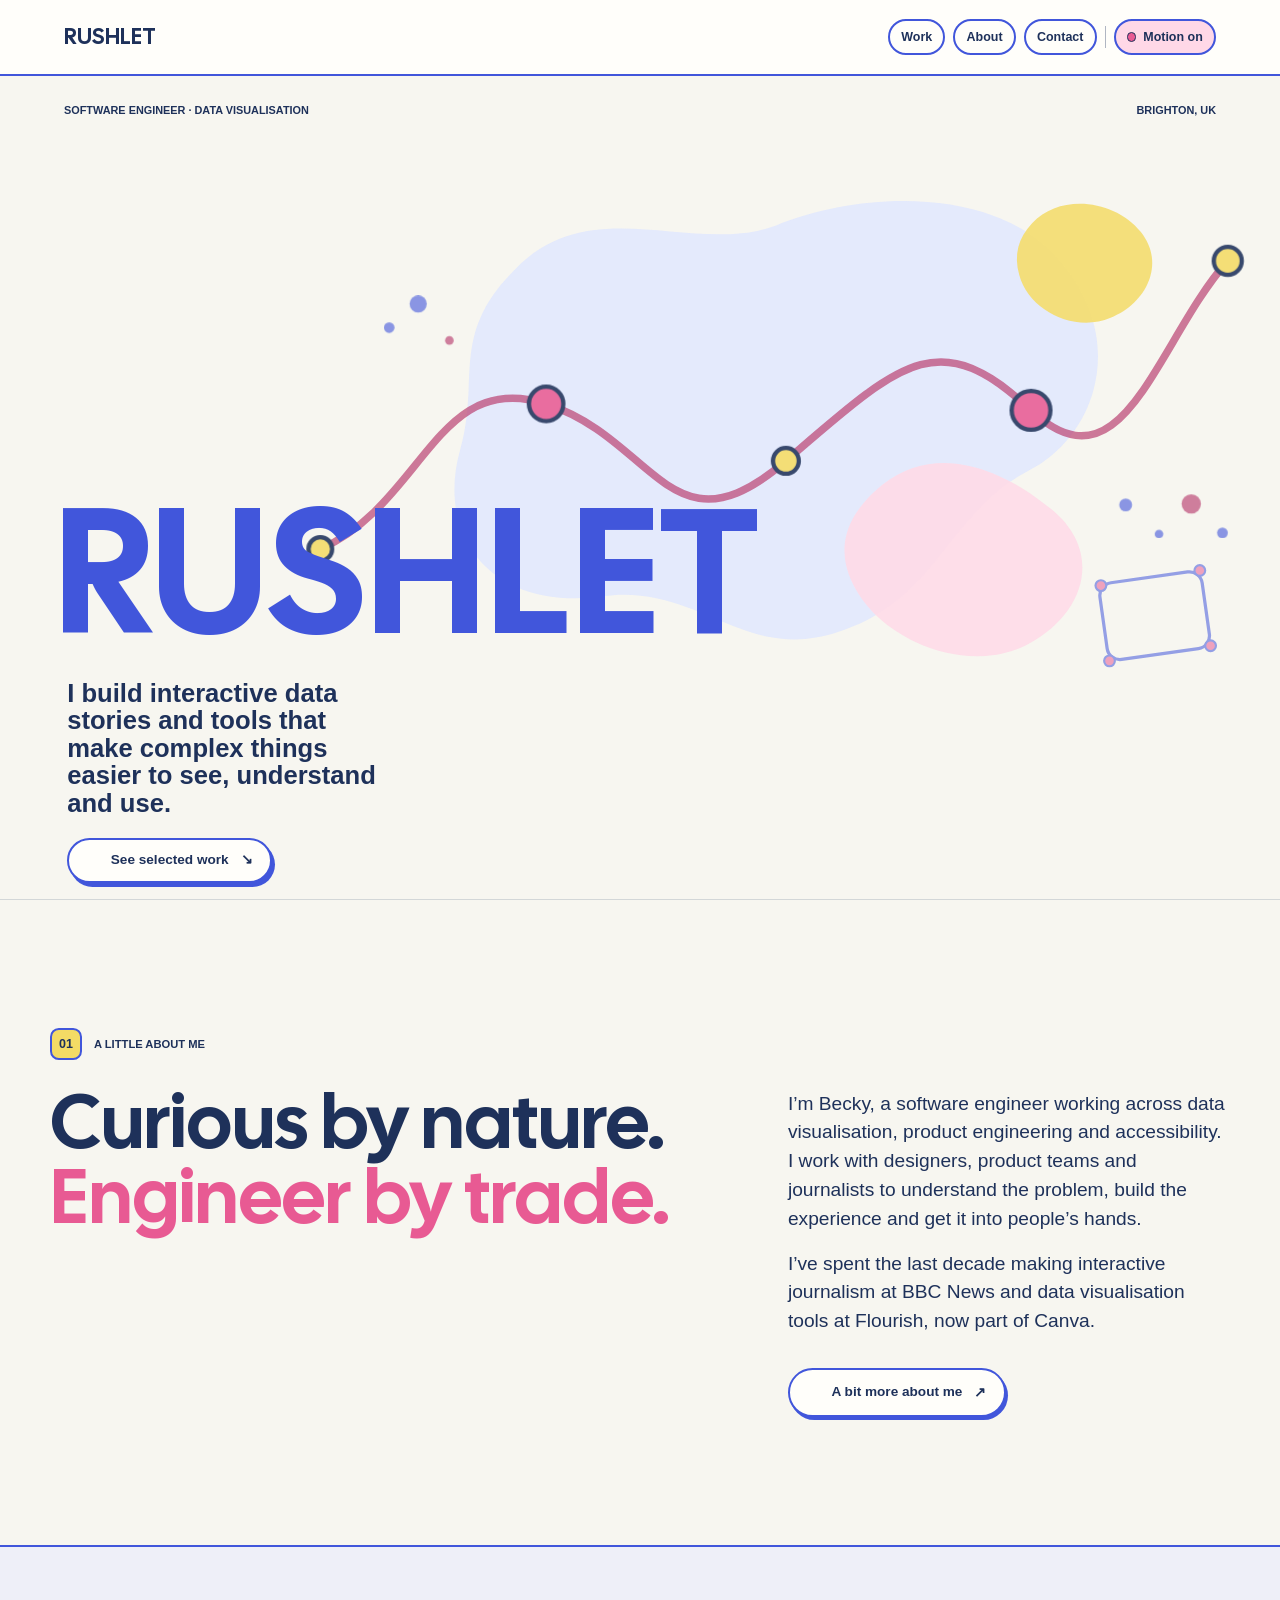
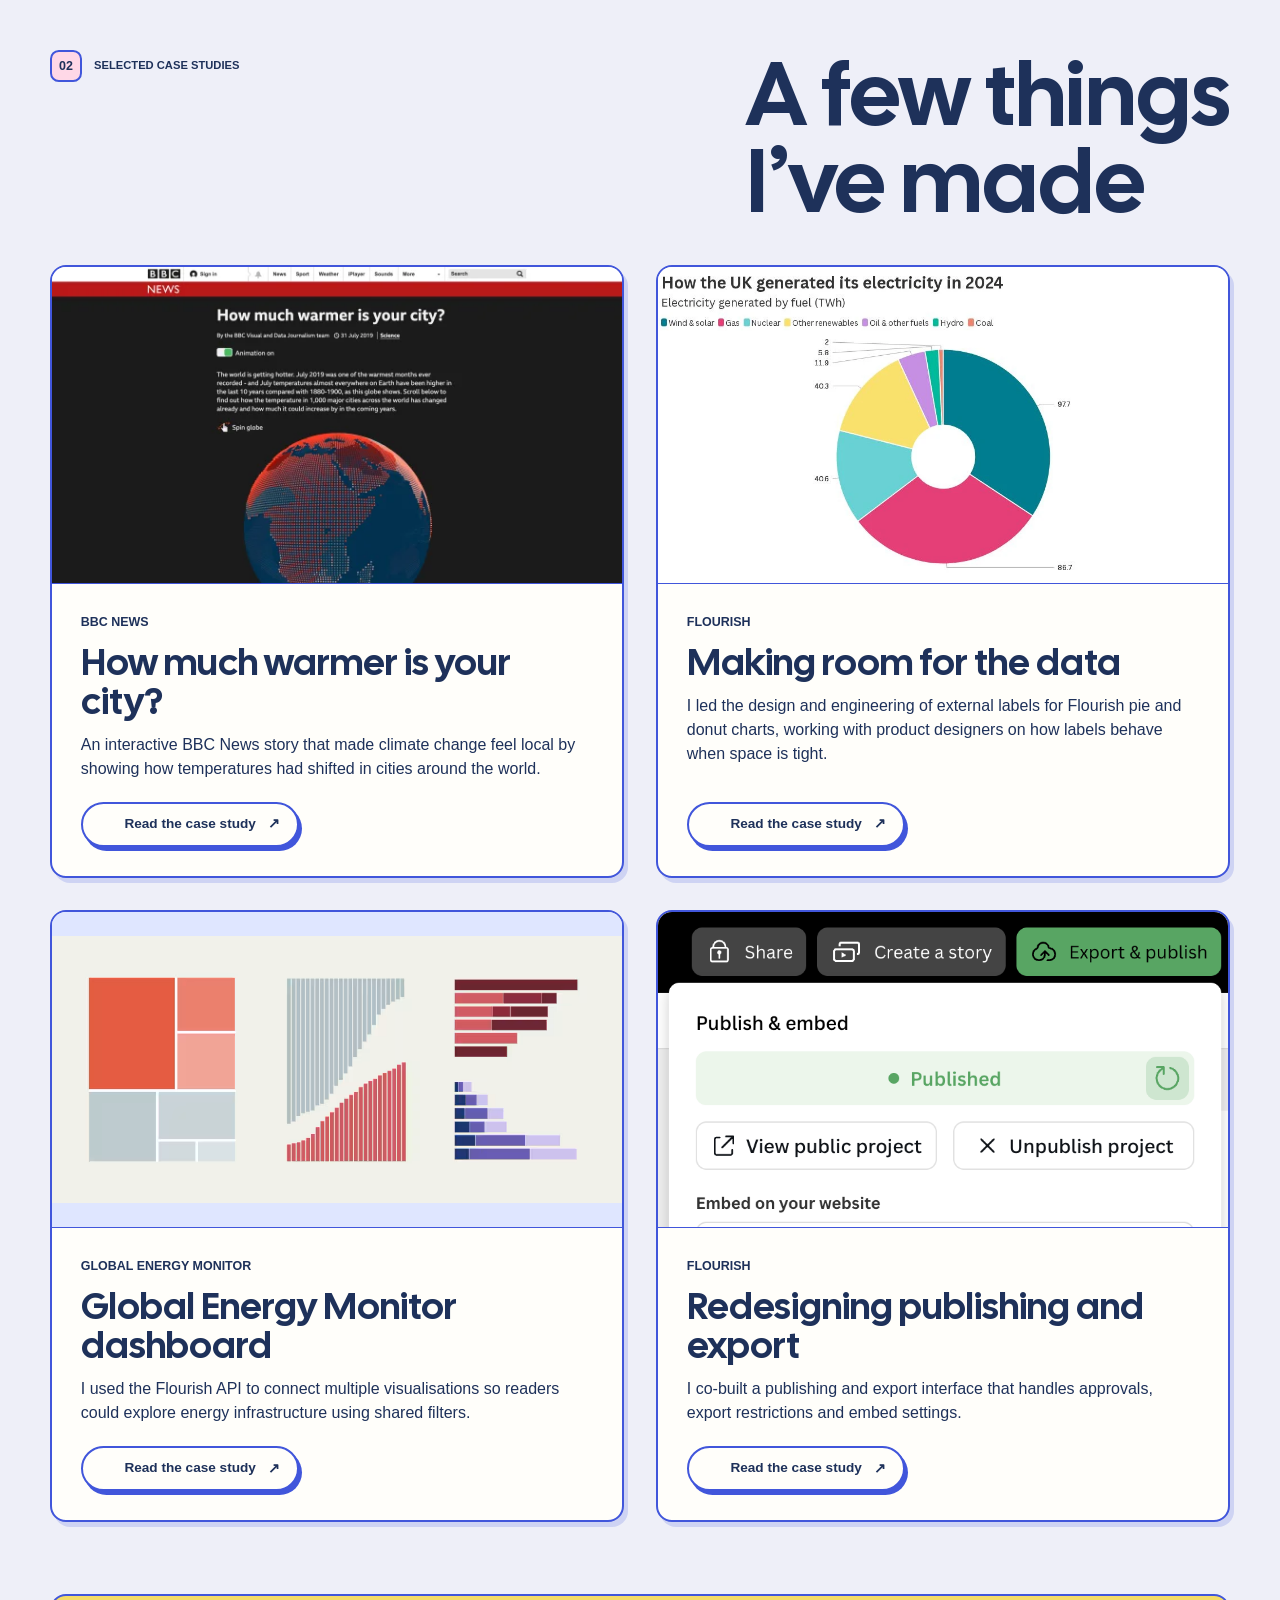
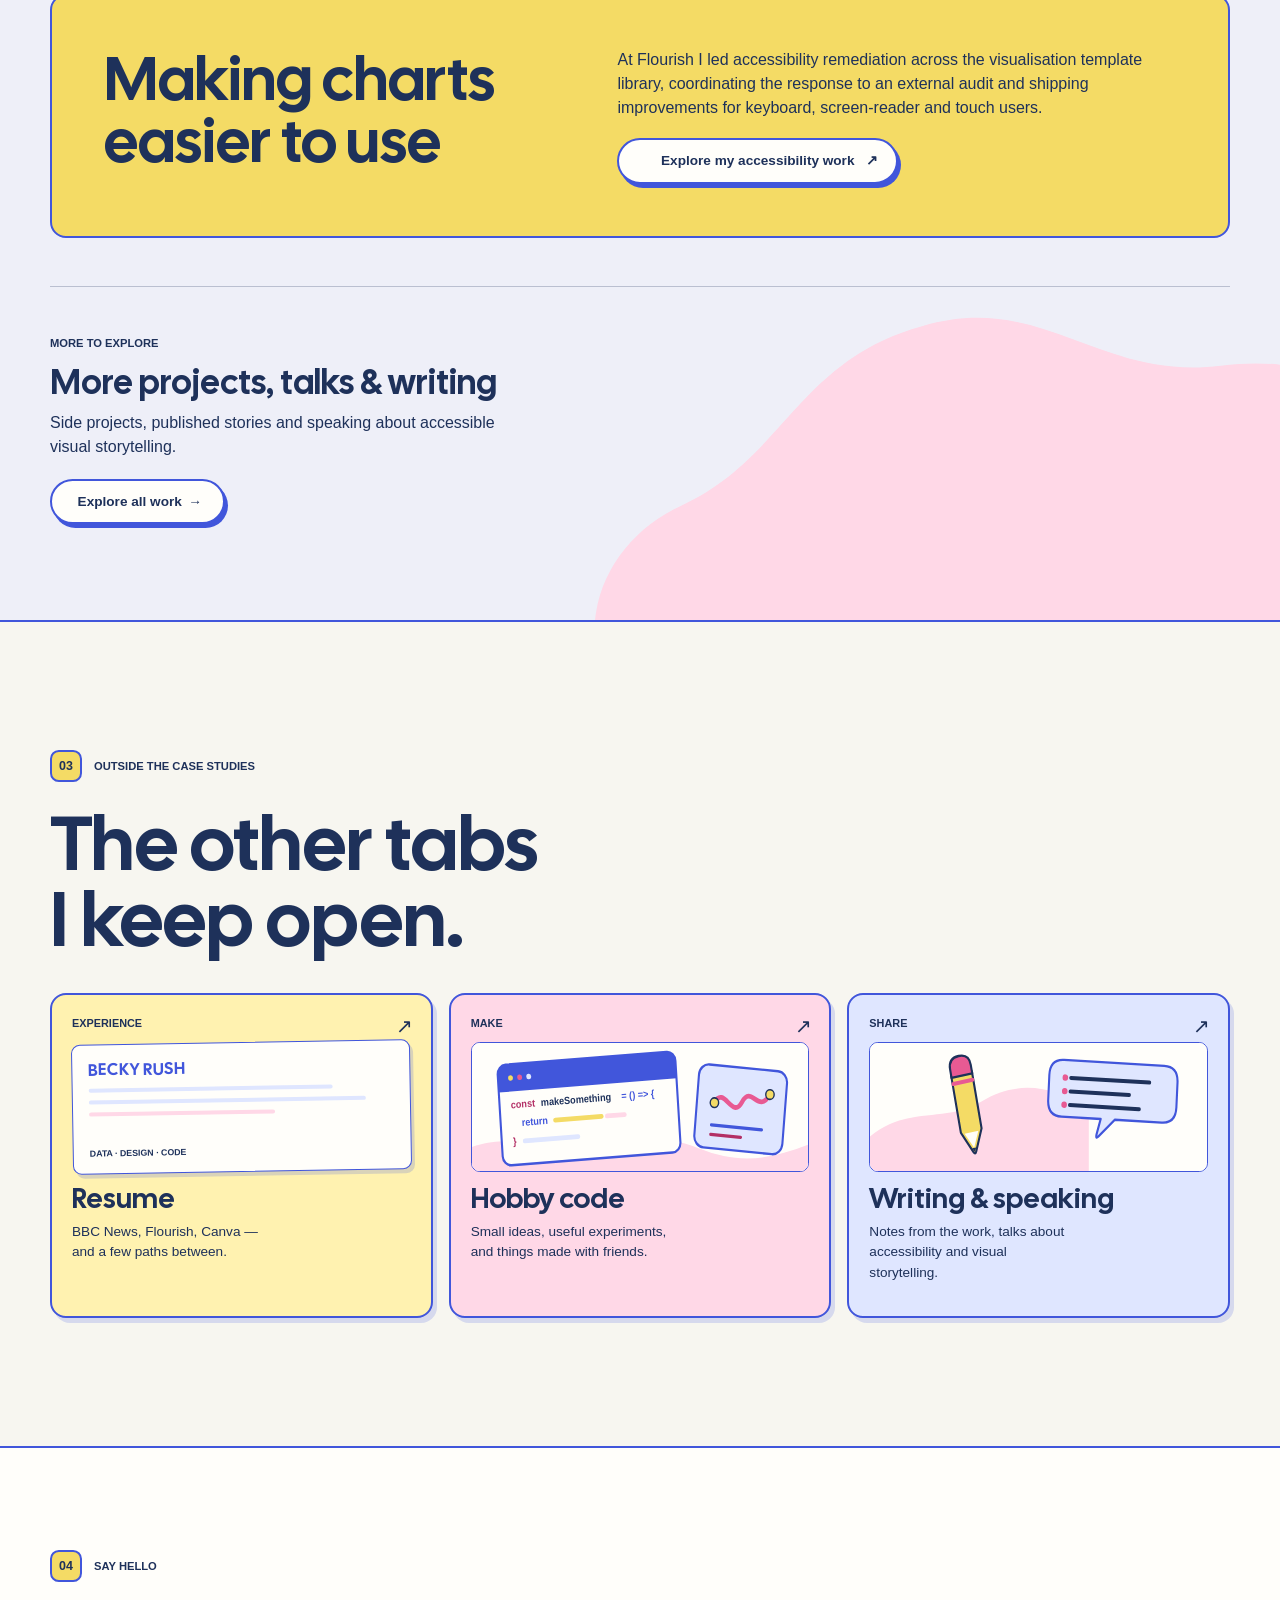
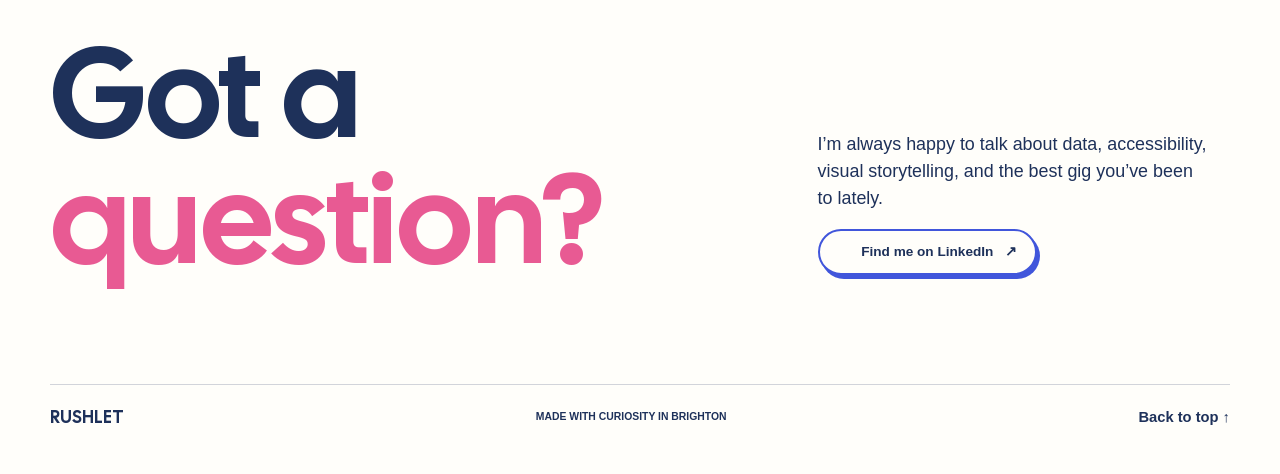
==== commit d746d170: "Refine portfolio case studies and visual design" ====
--- a/index.html
+++ b/index.html
@@ -9,6 +9,8 @@
       content="Becky Rush turns complex data into clear, accessible experiences worth exploring."
     />
     <title>Becky Rush — Data, stories &amp; the web</title>
+    <link rel="icon" type="image/png" sizes="32x32" href="assets/favicon-32.png" />
+    <link rel="icon" type="image/svg+xml" sizes="any" href="assets/favicon.svg" />
     <link rel="stylesheet" href="styles.css" />
   </head>
   <body>
@@ -50,7 +52,7 @@
               I build interactive data stories and tools that make complex
               things easier to see, understand and use.
             </p>
-            <a class="button-link hero-cta" href="#work"
+            <a class="button-link" href="#work"
               >See selected work <span aria-hidden="true">↘</span></a
             >
           </div>
@@ -147,12 +149,14 @@
               SELECTED CASE STUDIES
             </p>
             <h2 id="work-title">
-              A few things<br />I’ve made <span aria-hidden="true">↘</span>
+              A few things<br />I’ve made
             </h2>
           </div>
           <div class="featured-grid">
             <article class="featured-card">
-              <img class="featured-art" src="assets/climate-change-globe.webp" srcset="assets/climate-change-globe-600.webp 600w, assets/climate-change-globe.webp 1110w" sizes="(min-width: 1240px) 580px, (min-width: 700px) 46vw, 92vw" width="1110" height="598" alt="" loading="lazy" decoding="async" />
+              <a class="featured-art-link" href="case-study-warmer.html" aria-label="Read the case study about How much warmer is your city?">
+                <img class="featured-art" src="assets/how-much-warmer-card.webp" srcset="assets/how-much-warmer-card-600.webp 600w, assets/how-much-warmer-card.webp 1160w" sizes="(min-width: 1240px) 580px, (min-width: 700px) 46vw, 92vw" width="1160" height="645" alt="" loading="lazy" decoding="async" />
+              </a>
               <div class="featured-copy">
                 <p class="featured-organisation">BBC News</p>
                 <h3>How much warmer is your city?</h3>
@@ -163,7 +167,9 @@
               </div>
             </article>
             <article class="featured-card">
-              <img class="featured-art" src="assets/pie-labels.svg" width="720" height="400" alt="" loading="lazy" decoding="async" />
+              <a class="featured-art-link" href="case-study-pie-labels.html" aria-label="Read the case study about Making room for the data">
+                <img class="featured-art" src="assets/flourish-pie-electricity.webp" width="1020" height="559" alt="" loading="lazy" decoding="async" />
+              </a>
               <div class="featured-copy">
                 <p class="featured-organisation">Flourish</p>
                 <h3>Making room for the data</h3>
@@ -174,7 +180,9 @@
               </div>
             </article>
             <article class="featured-card">
-              <img class="featured-art featured-dashboard" src="assets/gem-dashboard-preview.png" width="1090" height="511" alt="" loading="lazy" decoding="async" />
+              <a class="featured-art-link" href="case-study-gem.html" aria-label="Read the case study about Global Energy Monitor dashboard">
+                <img class="featured-art featured-dashboard" src="assets/gem-dashboard-preview.png" width="1090" height="511" alt="" loading="lazy" decoding="async" />
+              </a>
               <div class="featured-copy">
                 <p class="featured-organisation">Global Energy Monitor</p>
                 <h3>Global Energy Monitor dashboard</h3>
@@ -185,7 +193,9 @@
               </div>
             </article>
             <article class="featured-card">
-              <img class="featured-art" src="assets/publishing.svg" width="720" height="400" alt="" loading="lazy" decoding="async" />
+              <a class="featured-art-link" href="case-study-publishing.html" aria-label="Read the case study about Redesigning publishing and export">
+                <img class="featured-art featured-publishing" src="assets/flourish-publish-published.webp" width="846" height="1126" alt="" loading="lazy" decoding="async" />
+              </a>
               <div class="featured-copy">
                 <p class="featured-organisation">Flourish</p>
                 <h3>Redesigning publishing and export</h3>
@@ -473,7 +483,7 @@
             <span class="eyebrow-icon" aria-hidden="true">04</span> SAY HELLO
           </p>
           <div class="contact-layout">
-            <h2 id="contact-title">Got a good<br /><em>question?</em></h2>
+            <h2 id="contact-title">Got a<br /><em>question?</em></h2>
             <div class="contact-copy">
               <p>
                 I’m always happy to talk about data, accessibility, visual
--- a/styles.css
+++ b/styles.css
@@ -1,3 +1,21 @@
+/* Cal Sans has one cut. Use it at the portfolio's display weights without synthetic bold. */
+@font-face {
+  font-family: "Cal Sans";
+  font-style: normal;
+  font-weight: 400 900;
+  font-display: swap;
+  src: url("assets/cal-sans-latin-ext.woff2") format("woff2");
+  unicode-range: U+0100-02BA, U+02BD-02C5, U+02C7-02CC, U+02CE-02D7, U+02DD-02FF, U+0304, U+0308, U+0329, U+1D00-1DBF, U+1E00-1E9F, U+1EF2-1EFF, U+2020, U+20A0-20AB, U+20AD-20C4, U+2113, U+2C60-2C7F, U+A720-A7FF;
+}
+@font-face {
+  font-family: "Cal Sans";
+  font-style: normal;
+  font-weight: 400 900;
+  font-display: swap;
+  src: url("assets/cal-sans-latin.woff2") format("woff2");
+  unicode-range: U+0000-00FF, U+0131, U+0152-0153, U+02BB-02BC, U+02C6, U+02DA, U+02DC, U+0304, U+0308, U+0329, U+2000-206F, U+20AC, U+2122, U+2191, U+2193, U+2212, U+2215, U+FEFF, U+FFFD;
+}
+
 :root {
   color-scheme: light;
   --paper: #f7f6f0;
@@ -12,7 +30,7 @@
   --lavender: #eeeff8;
   --line: 2px solid var(--blue);
   --shadow: 4px 5px 0 rgba(65, 86, 219, .18);
-  --display: "Arial Black", "Avenir Next", "Helvetica Neue", sans-serif;
+  --display: "Cal Sans", "Arial Black", "Avenir Next", "Helvetica Neue", sans-serif;
   --body: "Avenir Next", "Segoe UI", sans-serif;
 }
 
@@ -25,16 +43,16 @@
 .skip-link { position: absolute; z-index: 20; top: .5rem; left: .5rem; transform: translateY(-150%); background: var(--yellow); padding: .75rem 1rem; border: var(--line); border-radius: .5rem; }
 .skip-link:focus { transform: translateY(0); }
 .site-header { height: 76px; display: flex; align-items: center; justify-content: space-between; padding: 0 clamp(1.25rem, 5vw, 5rem); background: var(--white); border-bottom: 2px solid var(--blue); position: sticky; top: 0; z-index: 10; }
-.wordmark { text-decoration: none; font: 900 1.4rem/1 var(--display); letter-spacing: -.09em; }
+.wordmark { text-decoration: none; font: 900 1.4rem/1 var(--display); }
 .wordmark span { color: var(--pink); font-size: .85em; margin-left: .12em; }
 .site-header nav { display: flex; gap: clamp(1.2rem, 3vw, 3rem); align-items: center; }
 .site-header nav a, footer a { text-decoration: none; font-size: .92rem; font-weight: 700; }
 .site-header nav a:hover, footer a:hover { color: var(--blue); text-decoration: underline; }
 .hero { min-height: min(790px, calc(100svh - 76px)); min-height: max(620px, calc(100svh - 76px)); padding: 2rem clamp(1.25rem, 5vw, 5rem) 1.5rem; position: relative; overflow: hidden; display: flex; flex-direction: column; justify-content: space-between; background: var(--paper); border-bottom: 1px solid rgba(30,49,90,.16); }
-.hero-topline, .hero-bottomline { display: flex; justify-content: space-between; align-items: center; gap: 1rem; position: relative; z-index: 2; font-size: .68rem; font-weight: 800; letter-spacing: .14em; }
+.hero-topline, .hero-bottomline { display: flex; justify-content: space-between; align-items: center; gap: 1rem; position: relative; z-index: 2; font-size: .68rem; font-weight: 800; }
 .sun-dot { color: var(--yellow); font-size: 1rem; margin-left: .3rem; text-shadow: 1px 1px 0 var(--ink); }
 .hero-lockup { display: grid; grid-template-columns: minmax(0, 1fr) minmax(210px, 270px); align-items: end; gap: 2rem; position: relative; z-index: 2; }
-.hero h1 { margin: -.04em 0 -.02em -.055em; color: var(--blue); font: 900 clamp(5.8rem, 19vw, 17rem)/.76 var(--display); letter-spacing: -.105em; white-space: nowrap; }
+.hero h1 { margin: -.04em 0 -.02em -.055em; color: var(--blue); font: 900 clamp(5.8rem, 19vw, 17rem)/.76 var(--display); white-space: nowrap; }
 .hero-aside { position: relative; padding: 0 0 .4rem; max-width: 250px; }
 .hero-aside p { margin: 1.1rem 0 1.2rem; max-width: 14ch; font-size: clamp(1.1rem, 1.7vw, 1.45rem); font-weight: 650; line-height: 1.18; }
 .text-link { display: inline-flex; gap: .6rem; align-items: center; font-size: .88rem; font-weight: 800; text-decoration: none; border-bottom: 2px solid var(--blue); padding-bottom: .35rem; }
@@ -45,12 +63,12 @@
 .orbit-two { width: 20vw; height: 20vw; right: 17%; top: 16%; border-color: var(--blue); opacity: .24; }
 .section-wrap { width: min(1180px, calc(100% - 2.5rem)); margin: 0 auto; }
 .intro { padding-top: clamp(5rem, 10vw, 9rem); padding-bottom: clamp(5rem, 10vw, 9rem); }
-.eyebrow { display: flex; align-items: center; gap: .75rem; margin: 0 0 1.5rem; color: var(--ink); font-size: .7rem; font-weight: 850; letter-spacing: .13em; }
-.eyebrow-icon { display: inline-grid; place-items: center; width: 2rem; height: 2rem; border-radius: .55rem; border: var(--line); background: var(--yellow); font: 800 .78rem var(--body); letter-spacing: 0; }
+.eyebrow { display: flex; align-items: center; gap: .75rem; margin: 0 0 1.5rem; color: var(--ink); font-size: .7rem; font-weight: 850; }
+.eyebrow-icon { display: inline-grid; place-items: center; width: 2rem; height: 2rem; border-radius: .55rem; border: var(--line); background: var(--yellow); font: 800 .78rem var(--body); }
 .pink-icon { background: var(--pink-soft); }
 .yellow-icon { background: var(--yellow); }
 .intro-grid { display: grid; grid-template-columns: 1.15fr .8fr; gap: clamp(2rem, 8vw, 8rem); align-items: start; }
-.intro h2, .section-heading h2, .more-section h2, .contact-layout h2 { margin: 0; font: 850 clamp(2.5rem, 6vw, 5.6rem)/.98 var(--display); letter-spacing: -.065em; }
+.intro h2, .section-heading h2, .more-section h2, .contact-layout h2 { margin: 0; font: 850 clamp(2.5rem, 6vw, 5.6rem)/.98 var(--display); }
 .intro h2 em, .contact-layout h2 em { color: var(--pink); font-style: normal; }
 .intro-copy { max-width: 440px; padding-top: .35rem; }
 .intro-copy p { margin: 0 0 1rem; font-size: clamp(1.05rem, 1.5vw, 1.25rem); }
@@ -69,8 +87,8 @@
 .project-gem .project-art { border-right: 0; border-left: 2px solid var(--blue); }
 .art-climate { background: var(--pink-soft); }
 .art-energy { background: var(--blue-soft); }
-.art-label { position: relative; z-index: 1; font-size: .68rem; font-weight: 850; letter-spacing: .14em; }
-.art-city { z-index: 1; position: relative; font: 900 clamp(2.5rem, 5vw, 5.7rem)/.83 var(--display); letter-spacing: -.07em; }
+.art-label { position: relative; z-index: 1; font-size: .68rem; font-weight: 850; }
+.art-city { z-index: 1; position: relative; font: 900 clamp(2.5rem, 5vw, 5.7rem)/.83 var(--display); }
 .temp-line { position: absolute; inset: 25% 4% 22%; display: flex; gap: .7rem; align-items: center; transform: rotate(-8deg); opacity: .65; }
 .temp-line i { display: block; flex: 1; height: 42%; background: var(--pink); border: 2px solid var(--ink); border-radius: 999px; }
 .temp-line i:nth-child(2n) { height: 68%; background: var(--yellow); }
@@ -79,8 +97,8 @@
 .art-caption { align-self: flex-end; background: var(--yellow); border: 2px solid var(--ink); padding: .55rem .8rem; border-radius: 999px; font-size: .78rem; font-weight: 800; transform: rotate(-3deg); }
 .motion-enabled .project-art:hover .art-caption { transform: rotate(0) translateY(-3px); }
 .project-copy { padding: clamp(1.5rem, 4vw, 3.5rem); display: flex; flex-direction: column; align-items: flex-start; }
-.project-meta { display: flex; width: 100%; justify-content: space-between; color: #586788; font-size: .65rem; font-weight: 850; letter-spacing: .12em; }
-.project-copy h3 { margin: 2rem 0 1rem; font: 850 clamp(2rem, 4vw, 3.6rem)/.95 var(--display); letter-spacing: -.06em; }
+.project-meta { display: flex; width: 100%; justify-content: space-between; color: #586788; font-size: .65rem; font-weight: 850; }
+.project-copy h3 { margin: 2rem 0 1rem; font: 850 clamp(2rem, 4vw, 3.6rem)/.95 var(--display); }
 .project-copy p { max-width: 36ch; font-size: 1rem; margin: 0 0 1.35rem; }
 .project-tags { display: flex; flex-wrap: wrap; gap: .45rem; margin: auto 0 1.5rem; padding-top: .8rem; }
 .project-tags span { border: 1px solid rgba(30,49,90,.3); border-radius: 999px; padding: .35rem .65rem; font-size: .7rem; font-weight: 750; }
@@ -89,7 +107,7 @@
 .button-link:hover { background: var(--blue-soft); box-shadow: none; }
 .button-blue { background: var(--blue); color: var(--white); }
 .art-energy { background: #dfe6ff; }
-.energy-title { z-index: 1; font: 850 clamp(2.2rem, 4.2vw, 4rem)/.92 var(--display); letter-spacing: -.065em; }
+.energy-title { z-index: 1; font: 850 clamp(2.2rem, 4.2vw, 4rem)/.92 var(--display); }
 .energy-chart { display: flex; gap: .6rem; align-items: end; position: absolute; left: 9%; right: 8%; bottom: 27%; height: 45%; transform: skewY(-5deg); }
 .energy-chart i { flex: 1; background: var(--blue); border: 2px solid var(--ink); border-radius: .45rem .45rem 0 0; height: 44%; }
 .energy-chart i:nth-child(2n) { height: 68%; background: var(--pink); }
@@ -99,7 +117,7 @@
 .energy-key b { display: inline-block; width: .55rem; height: .55rem; border-radius: 50%; background: var(--pink); margin-right: .25rem; }
 .more-work-card { position: relative; display: flex; justify-content: space-between; align-items: center; gap: 2rem; overflow: hidden; padding: clamp(1.5rem, 4vw, 3rem); background: var(--yellow); border: var(--line); border-radius: 1rem; box-shadow: var(--shadow); }
 .more-work-card .eyebrow { margin-bottom: .7rem; }
-.more-work-card h3 { margin: 0; font: 850 clamp(1.8rem, 3.5vw, 3rem)/1 var(--display); letter-spacing: -.06em; }
+.more-work-card h3 { margin: 0; font: 850 clamp(1.8rem, 3.5vw, 3rem)/1 var(--display); }
 .more-section { padding-top: clamp(5rem, 10vw, 9rem); padding-bottom: clamp(5rem, 10vw, 9rem); }
 .more-section h2 { font-size: clamp(3rem, 6vw, 5.7rem); margin-bottom: 2.25rem; }
 .more-grid { display: grid; grid-template-columns: repeat(3, 1fr); gap: 1rem; }
@@ -108,8 +126,8 @@
 .tile-pink { background: var(--pink-soft); }
 .tile-blue { background: var(--blue-soft); }
 .tile-yellow { background: #fff2b0; }
-.tile-number { font-size: .68rem; font-weight: 850; letter-spacing: .1em; }
-.tile-title { margin: auto 0 .6rem; font: 850 clamp(1.4rem, 2.2vw, 2rem)/1 var(--display); letter-spacing: -.055em; }
+.tile-number { font-size: .68rem; font-weight: 850; }
+.tile-title { margin: auto 0 .6rem; font: 850 clamp(1.4rem, 2.2vw, 2rem)/1 var(--display); }
 .tile-detail { max-width: 27ch; font-size: .85rem; }
 .tile-arrow { position: absolute; right: 1.1rem; top: 1rem; font-size: 1.25rem; }
 .more-footnote { margin: 1rem 0 0; color: #586788; font-size: .85rem; }
@@ -119,7 +137,7 @@
 .contact-copy { max-width: 390px; padding-bottom: .4rem; }
 .contact-copy > p:first-child { font-size: 1.12rem; }
 footer { min-height: 66px; display: flex; align-items: center; justify-content: space-between; gap: 1rem; border-top: 1px solid rgba(30,49,90,.2); }
-footer > span { font-size: .65rem; font-weight: 800; letter-spacing: .12em; }
+footer > span { font-size: .65rem; font-weight: 800; }
 .footer-mark { font-size: 1.1rem; }
 @media (prefers-reduced-motion: reduce) { *, *::before, *::after { scroll-behavior: auto !important; animation-duration: .01ms !important; animation-iteration-count: 1 !important; transition-duration: .01ms !important; } }
 @media (max-width: 760px) {
@@ -127,7 +145,7 @@
   .site-header nav { gap: 1rem; }
   .site-header nav a { font-size: .8rem; }
   .hero { min-height: max(570px, calc(91svh - 64px)); padding: 1.4rem 1.1rem 1.2rem; }
-  .hero-topline, .hero-bottomline { font-size: .53rem; letter-spacing: .09em; }
+  .hero-topline, .hero-bottomline { font-size: .53rem; }
   .hero-topline { align-items: flex-start; }
   .hero-topline span:last-child { text-align: right; }
   .hero-lockup { grid-template-columns: 1fr; gap: 1.3rem; align-items: end; }
@@ -161,7 +179,6 @@
 /* Portfolio pages and narrow-screen layout refinements */
 html { scroll-padding-top: 5rem; }
 body { overflow-x: hidden; }
-.wordmark { letter-spacing: -.04em; }
 .wordmark span { display: none; }
 .hero { min-height: min(790px, calc(100svh - 76px)); min-height: max(540px, calc(100svh - 76px)); }
 .hero h1 { white-space: normal; overflow-wrap: anywhere; font-size: clamp(5rem, 19vw, 17rem); }
@@ -170,25 +187,25 @@
 .project-art { min-width: 0; }
 .image-art { padding: 0; }
 .image-art img { position: absolute; width: 100%; height: 100%; inset: 0; object-fit: cover; }
-.image-caption { position: absolute; z-index: 2; left: 1rem; bottom: 1rem; padding: .45rem .65rem; max-width: calc(100% - 2rem); background: var(--white); border: 1px solid var(--blue); border-radius: .35rem; font-size: .68rem; font-weight: 850; letter-spacing: .06em; }
+.image-caption { position: absolute; z-index: 2; left: 1rem; bottom: 1rem; padding: .45rem .65rem; max-width: calc(100% - 2rem); background: var(--white); border: 1px solid var(--blue); border-radius: .35rem; font-size: .68rem; font-weight: 850; }
 .image-art .image-caption { display: none; }
 .project-art .art-label { position: relative; z-index: 2; padding: .45rem .65rem; width: fit-content; background: var(--white); border: 1px solid var(--blue); border-radius: .35rem; }
 .work-page { padding-bottom: 5rem; }
 .work-hero { padding-top: clamp(4rem, 9vw, 8rem); padding-bottom: clamp(3rem, 6vw, 5rem); }
-.work-hero h1, .resume-head h1, .case-hero h1 { margin: 0; font: 900 clamp(3.4rem, 11vw, 8.5rem)/.92 var(--display); letter-spacing: -.075em; overflow-wrap: anywhere; }
+.work-hero h1, .resume-head h1, .case-hero h1 { margin: 0; font: 900 clamp(3.4rem, 11vw, 8.5rem)/.92 var(--display); overflow-wrap: anywhere; }
 .work-hero h1 em, .case-hero h1 em { color: var(--pink); font-style: normal; }
 .work-hero > p:not(.eyebrow) { max-width: 44ch; margin: 1.5rem 0 2rem; font-size: clamp(1.1rem, 2vw, 1.35rem); }
 .work-jump { display: flex; flex-wrap: wrap; gap: .6rem; }
 .work-jump a { display: inline-flex; padding: .55rem .8rem; background: var(--white); border: 1px solid var(--blue); border-radius: 999px; font-size: .8rem; font-weight: 750; text-decoration: none; }
 .work-jump a:hover { background: var(--yellow); }
 .work-list-section { padding-top: clamp(3.5rem, 7vw, 6rem); padding-bottom: clamp(3.5rem, 7vw, 6rem); }
-.work-list-section > h2, .work-band h2 { margin: 0 0 2rem; font: 850 clamp(2.3rem, 5.5vw, 4.8rem)/1 var(--display); letter-spacing: -.065em; }
+.work-list-section > h2, .work-band h2 { margin: 0 0 2rem; font: 850 clamp(2.3rem, 5.5vw, 4.8rem)/1 var(--display); }
 .work-list-grid { display: grid; grid-template-columns: repeat(2, minmax(0, 1fr)); gap: 1.25rem; }
 .work-list-card { display: flex; flex-direction: column; min-width: 0; overflow: hidden; border: 2px solid var(--blue); border-radius: 1rem; background: var(--white); box-shadow: var(--shadow); text-decoration: none; }
 .work-list-card > img, .mini-chart { width: 100%; height: clamp(190px, 28vw, 320px); object-fit: cover; border-bottom: 2px solid var(--blue); }
 .work-list-card > :not(img):not(.mini-chart) { margin-left: 1.35rem; margin-right: 1.35rem; }
-.work-list-meta { margin-top: 1.25rem; color: #586788; font-size: .68rem; font-weight: 850; letter-spacing: .1em; }
-.work-list-card h3 { margin-top: .55rem !important; margin-bottom: .6rem; font: 850 clamp(1.55rem, 3vw, 2.5rem)/.98 var(--display); letter-spacing: -.055em; }
+.work-list-meta { margin-top: 1.25rem; color: #586788; font-size: .68rem; font-weight: 850; }
+.work-list-card h3 { margin-top: .55rem !important; margin-bottom: .6rem; font: 850 clamp(1.55rem, 3vw, 2.5rem)/.98 var(--display); }
 .work-list-card p { margin-top: 0; margin-bottom: 1.25rem; max-width: 48ch; font-size: .92rem; }
 .work-list-card b { margin-top: auto; margin-bottom: 1.35rem; color: var(--blue); font-size: .82rem; }
 .work-list-card:hover h3 { color: var(--pink); }
@@ -197,19 +214,19 @@
 .mini-chart i { flex: 1; height: 40%; border: 1px solid var(--ink); border-bottom: 0; border-radius: .5rem .5rem 0 0; background: var(--blue); }
 .mini-chart i:nth-child(2n) { height: 70%; background: var(--pink); }
 .mini-chart i:nth-child(3n) { height: 90%; background: var(--yellow); }
-.subsection-title { margin: 3.5rem 0 1rem; font: 850 1.55rem/1.1 var(--display); letter-spacing: -.04em; }
+.subsection-title { margin: 3.5rem 0 1rem; font: 850 1.55rem/1.1 var(--display); }
 .compact-list { border-top: 2px solid var(--blue); }
 .compact-list article { display: grid; grid-template-columns: minmax(130px, .6fr) 1.6fr auto; gap: 1.5rem; align-items: start; padding: 1.35rem 0; border-bottom: 1px solid rgba(30,49,90,.24); }
-.compact-list article > span { color: #586788; font-size: .65rem; font-weight: 850; letter-spacing: .08em; }
-.compact-list article > div h3 { margin: -.2rem 0 .35rem; font: 800 1.25rem/1.05 var(--display); letter-spacing: -.035em; }
+.compact-list article > span { color: #586788; font-size: .65rem; font-weight: 850; }
+.compact-list article > div h3 { margin: -.2rem 0 .35rem; font: 800 1.25rem/1.05 var(--display); }
 .compact-list article > div p { margin: 0; max-width: 62ch; font-size: .9rem; }
 .compact-list article > a { font-size: .8rem; font-weight: 800; white-space: nowrap; }
 .work-band { padding: clamp(3.5rem, 7vw, 6rem) 0; background: var(--lavender); border-block: var(--line); }
 .published-grid { display: grid; grid-template-columns: repeat(2, minmax(0, 1fr)); gap: 1rem; }
 .published-grid > a { display: flex; flex-direction: column; min-height: 220px; padding: 1.35rem; border: 1px solid var(--blue); border-radius: .75rem; background: var(--white); text-decoration: none; }
 .published-grid > article { display: flex; flex-direction: column; min-height: 220px; padding: 1.35rem; border: 1px solid var(--blue); border-radius: .75rem; background: var(--white); }
-.published-grid > a > span { font-size: .65rem; font-weight: 850; letter-spacing: .09em; }
-.published-grid h3 { margin: 1rem 0 .5rem; font: 800 1.5rem/1.05 var(--display); letter-spacing: -.04em; }
+.published-grid > a > span { font-size: .65rem; font-weight: 850; }
+.published-grid h3 { margin: 1rem 0 .5rem; font: 800 1.5rem/1.05 var(--display); }
 .published-grid p { margin: 0 0 1rem; font-size: .88rem; }
 .published-grid b { margin-top: auto; color: var(--blue); font-size: .8rem; }
 .writing-grid { display: grid; grid-template-columns: 1fr 1fr; gap: 2rem; }
@@ -224,14 +241,14 @@
 .case-deck { max-width: 54ch; margin: 0; font-size: clamp(1.1rem, 2.4vw, 1.45rem); line-height: 1.35; }
 .case-facts { display: grid; grid-template-columns: repeat(3, minmax(0,1fr)); gap: 1rem; margin-top: 2.5rem; padding-top: 1rem; border-top: 1px solid rgba(30,49,90,.3); }
 .case-facts > div { display: flex; flex-direction: column; gap: .25rem; }
-.case-facts b { font-size: .68rem; letter-spacing: .08em; text-transform: uppercase; }
+.case-facts b { font-size: .68rem; text-transform: uppercase; }
 .case-facts span { font-size: .9rem; }
 .case-cover { width: 100%; margin: 0; background: var(--pink-soft); border-block: var(--line); }
 .case-cover img { display: block; width: min(1180px, 100%); max-height: 650px; margin: auto; object-fit: cover; }
 .case-cover figcaption { width: min(1180px, calc(100% - 2.5rem)); margin: .5rem auto .8rem; font-size: .7rem; color: #586788; }
 .case-body { padding-top: 2rem; padding-bottom: 2rem; }
 .case-prose { max-width: 760px; margin: 0 auto; padding: clamp(3rem, 7vw, 5.5rem) 0; }
-.case-prose h2 { max-width: 17ch; margin: 0 0 1.25rem; font: 850 clamp(2rem, 5vw, 3.9rem)/1 var(--display); letter-spacing: -.06em; }
+.case-prose h2 { max-width: 17ch; margin: 0 0 1.25rem; font: 850 clamp(2rem, 5vw, 3.9rem)/1 var(--display); }
 .case-prose p:not(.eyebrow), .case-prose li { max-width: 67ch; font-size: 1.05rem; line-height: 1.7; }
 .case-prose .eyebrow { margin-bottom: .9rem; }
 .case-prose ul { padding-left: 1.25rem; }
@@ -239,10 +256,10 @@
 .case-highlight { max-width: none; padding: clamp(2rem, 5vw, 4rem); background: var(--blue-soft); border: 1px solid var(--blue); border-radius: 1rem; }
 .case-links { display: flex; flex-wrap: wrap; align-items: center; gap: 1rem; margin-top: 1.5rem; }
 .case-next { display: flex; justify-content: space-between; gap: 1rem; padding: 1.5rem 0 3rem; border-top: 1px solid rgba(30,49,90,.25); }
-.case-next > span { font-size: .68rem; font-weight: 850; letter-spacing: .1em; }
+.case-next > span { font-size: .68rem; font-weight: 850; }
 .case-next > a { font-weight: 800; text-align: right; }
 .gem-cover { min-height: clamp(300px, 42vw, 550px); position: relative; overflow: hidden; display: flex; flex-direction: column; justify-content: space-between; padding: clamp(1.25rem, 5vw, 4rem); background: #dfe6ff; border-block: var(--line); }
-.gem-cover-label, .gem-cover-foot { position: relative; z-index: 2; display: flex; justify-content: space-between; gap: 1rem; font-size: .7rem; font-weight: 850; letter-spacing: .1em; }
+.gem-cover-label, .gem-cover-foot { position: relative; z-index: 2; display: flex; justify-content: space-between; gap: 1rem; font-size: .7rem; font-weight: 850; }
 .gem-visual { position: absolute; inset: 22% 10% 16%; display: grid; grid-template-columns: 1fr .65fr; gap: 4%; }
 .gem-map { position: relative; overflow: hidden; display: grid; grid-template-columns: repeat(4, 1fr); grid-template-rows: repeat(2, 1fr); gap: 3%; padding: 5%; transform: rotate(-5deg); border: 2px solid var(--blue); border-radius: 50% 42% 46% 44%; background: #fffefa; }
 .gem-map i { border-radius: 50%; background: var(--blue); opacity: .85; }
@@ -258,17 +275,17 @@
 .gem-line i:nth-child(2n) { height: 70%; }
 .gem-line i:nth-child(3n) { height: 48%; }
 .site-footer { display: flex; justify-content: space-between; align-items: center; gap: 1rem; padding-top: 1.5rem; padding-bottom: 1.5rem; border-top: 1px solid rgba(30,49,90,.2); }
-.site-footer > span { font-size: .65rem; font-weight: 800; letter-spacing: .1em; }
+.site-footer > span { font-size: .65rem; font-weight: 800; }
 .resume-page { padding-top: 2.5rem; padding-bottom: 5rem; }
 .resume-head { max-width: 800px; padding-bottom: 3rem; }
 .resume-head h1 { margin-bottom: .5rem; }
 .resume-role { color: var(--blue); font-size: 1.2rem; font-weight: 800; }
 .resume-head > p:not(.eyebrow):not(.resume-role) { max-width: 68ch; font-size: 1.05rem; }
 .resume-section { padding: 2rem 0; border-top: 2px solid var(--blue); }
-.resume-section > h2, .resume-highlights h2 { margin: 0 0 1.5rem; font: 850 clamp(2rem, 4vw, 3rem)/1 var(--display); letter-spacing: -.055em; }
+.resume-section > h2, .resume-highlights h2 { margin: 0 0 1.5rem; font: 850 clamp(2rem, 4vw, 3rem)/1 var(--display); }
 .resume-job { display: grid; grid-template-columns: minmax(140px, .45fr) 1.55fr; gap: 2rem; padding: 1.35rem 0; border-top: 1px solid rgba(30,49,90,.2); }
-.resume-dates { color: #586788; font-size: .7rem; font-weight: 850; letter-spacing: .08em; }
-.resume-job h3 { margin: -.25rem 0 .65rem; font: 800 1.25rem var(--display); letter-spacing: -.035em; }
+.resume-dates { color: #586788; font-size: .7rem; font-weight: 850; }
+.resume-job h3 { margin: -.25rem 0 .65rem; font: 800 1.25rem var(--display); }
 .resume-job p, .resume-job li, .resume-section > p, .resume-highlights li { max-width: 70ch; font-size: .92rem; line-height: 1.6; }
 .resume-job ul, .resume-highlights ul { margin: .5rem 0 0; padding-left: 1.2rem; }
 .resume-job li { padding: .15rem 0; }
@@ -286,54 +303,51 @@
 .more-tile { min-height: 325px; }
 .tile-illustration { position: relative; display: block; width: 100%; height: 130px; margin: .7rem 0 .25rem; overflow: hidden; border: 1px solid var(--blue); border-radius: .55rem; }
 .code-illustration { padding: .75rem; background: var(--white); }
-.code-illustration b { display: block; margin-bottom: .5rem; font-size: .58rem; letter-spacing: .12em; }
+.code-illustration b { display: block; margin-bottom: .5rem; font-size: .58rem; }
 .code-illustration i { display: inline-block; width: 18%; height: 2.5rem; margin-right: .25rem; border: 1px solid var(--blue); border-radius: .4rem; background: var(--pink-soft); transform: rotate(-3deg); }
 .code-illustration i:nth-of-type(2) { height: 3.5rem; background: var(--blue-soft); transform: rotate(3deg); }
 .code-illustration i:nth-of-type(3) { height: 2.8rem; background: #fff2b0; transform: rotate(-1deg); }
 .code-illustration i:nth-of-type(4) { height: 3.8rem; background: #dce7dc; transform: rotate(2deg); }
 .code-illustration small { position: absolute; right: .7rem; bottom: .6rem; padding: .25rem .4rem; border-radius: 999px; background: var(--yellow); font-size: .55rem; font-weight: 800; }
 .writing-illustration { padding: .65rem .8rem; background: var(--white); }
-.writing-illustration b { position: absolute; left: .8rem; bottom: .6rem; z-index: 1; font: 900 1.2rem/.9 var(--display); letter-spacing: -.05em; }
+.writing-illustration b { position: absolute; left: .8rem; bottom: .6rem; z-index: 1; font: 900 1.2rem/.9 var(--display); }
 .writing-illustration i { display: block; height: 5px; width: 65%; margin: .35rem 0; border-radius: 99px; background: var(--blue-soft); transform: rotate(-2deg); }
 .writing-illustration i:nth-of-type(2) { width: 83%; background: var(--pink-soft); }
 .writing-illustration i:nth-of-type(3) { width: 72%; background: #dce7dc; }
 .writing-illustration > span { position: absolute; right: .7rem; top: .5rem; color: var(--pink); font-size: 2rem; }
 .more-tile .tile-title { margin: .5rem 0 .6rem; }
 .resume-tile-visual { display: flex; flex-direction: column; gap: .5rem; width: 100%; height: 130px; margin: .7rem 0 .25rem; padding: .8rem 1rem; border: 1px solid var(--blue); border-radius: .55rem; background: var(--white); box-shadow: 3px 4px 0 rgba(65,86,219,.2); transform: rotate(-1deg); }
-.resume-tile-visual > span { color: var(--blue); font: 850 1.05rem var(--display); letter-spacing: -.04em; }
+.resume-tile-visual > span { color: var(--blue); font: 850 1.05rem var(--display); }
 .resume-tile-visual i { display: block; height: 4px; width: 80%; border-radius: 999px; background: var(--blue-soft); }
 .resume-tile-visual i:nth-of-type(2) { width: 91%; }
 .resume-tile-visual i:nth-of-type(3) { width: 61%; background: var(--pink-soft); }
-.resume-tile-visual b { margin-top: auto; font-size: .55rem; letter-spacing: .1em; }
+.resume-tile-visual b { margin-top: auto; font-size: .55rem; }
 .story-grid { display: grid; grid-template-columns: repeat(3, minmax(0,1fr)); gap: 1rem; }
 .story-card { min-width: 0; display: flex; flex-direction: column; overflow: hidden; border: 1px solid var(--blue); border-radius: .8rem; background: var(--white); text-decoration: none; transition: transform .15s ease, box-shadow .15s ease; }
 .motion-enabled .story-card:hover { transform: translateY(-3px); box-shadow: var(--shadow); }
-.story-card > img, .story-graphic { display: flex; width: 100%; height: 180px; object-fit: cover; border-bottom: 1px solid var(--blue); }
-.story-card > span:not(.story-graphic), .story-card h3, .story-card p, .story-card > b { margin-left: 1rem; margin-right: 1rem; }
-.story-card > span:not(.story-graphic) { margin-top: 1rem; color: #586788; font-size: .62rem; font-weight: 850; letter-spacing: .08em; }
-.story-card h3 { margin-top: .45rem; margin-bottom: .55rem; font: 800 1.3rem/1.02 var(--display); letter-spacing: -.04em; }
+.story-card > img { display: block; width: 100%; height: 180px; object-fit: cover; border-bottom: 1px solid var(--blue); }
+.story-card > .story-chart-thumbnail { object-position: center bottom; }
+.story-card > .story-screenshot { object-fit: contain; background: var(--white); }
+.story-card > span, .story-card h3, .story-card p, .story-card > b { margin-left: 1rem; margin-right: 1rem; }
+.story-card > span { margin-top: 1rem; color: #586788; font-size: .62rem; font-weight: 850; }
+.story-card h3 { margin-top: .45rem; margin-bottom: .55rem; font: 800 1.3rem/1.02 var(--display); }
 .story-card p { margin-top: 0; margin-bottom: 1rem; font-size: .82rem; line-height: 1.5; }
 .story-card > b { margin-top: auto; margin-bottom: 1rem; color: var(--blue); font-size: .75rem; }
-.story-graphic { flex-direction: column; align-items: flex-start; justify-content: center; gap: .5rem; padding: 1.25rem; font: 900 2.8rem/.9 var(--display); letter-spacing: -.07em; }
-.story-graphic > span, .quote-graphic i { font: 750 .6rem/1 var(--body); letter-spacing: .12em; }
-.nhs-graphic { color: var(--blue); background: var(--blue-soft); }
-.quote-graphic { color: var(--ink); background: var(--yellow); }
-.quote-graphic i { font-style: normal; line-height: 1.35; }
 .hobby-grid { display: grid; grid-template-columns: repeat(3, minmax(0,1fr)); gap: 1rem; }
 .hobby-card { min-width: 0; display: flex; flex-direction: column; overflow: hidden; padding-bottom: 1.2rem; border: 2px solid var(--blue); border-radius: .9rem; background: var(--white); box-shadow: var(--shadow); text-decoration: none; }
 .hobby-card > :not(.hobby-art):not(.hobby-photo) { margin-left: 1rem; margin-right: 1rem; }
 .hobby-card .work-list-meta { margin-top: 1rem; }
-.hobby-card h3 { margin-top: .5rem; margin-bottom: .5rem; font: 850 1.4rem/1 var(--display); letter-spacing: -.045em; }
+.hobby-card h3 { margin-top: .5rem; margin-bottom: .5rem; font: 850 1.4rem/1 var(--display); }
 .hobby-card p { margin-top: 0; margin-bottom: 1rem; font-size: .86rem; }
-.hobby-card > b, .hobby-card > a:not(.hobby-card) { margin-top: auto; color: var(--blue); font-size: .78rem; font-weight: 800; }
-.hobby-card > a { margin-top: auto; color: var(--blue); font-size: .78rem; font-weight: 800; }
+.hobby-card > b, .hobby-card > a, .hobby-card-links { margin-top: auto; color: var(--blue); font-size: .78rem; font-weight: 800; }
+.hobby-card-links { display: flex; flex-wrap: wrap; gap: .5rem 1rem; }
 .hobby-card .hobby-photo { display: block; width: 100%; height: 210px; object-fit: cover; border-bottom: 1px solid var(--blue); }
 .hobby-art { position: relative; display: flex; flex-direction: column; flex: 0 0 210px; overflow: hidden; margin: 0; padding: 1rem; border-bottom: 1px solid var(--blue); }
 .calendar-art { background: var(--pink-soft); }
 .ui-top { display: flex; align-items: center; gap: .25rem; height: 1.3rem; }
 .ui-top i { width: .4rem; height: .4rem; border-radius: 50%; background: var(--pink); }
-.ui-top b { margin-left: auto; font-size: .54rem; letter-spacing: .12em; }
-.calendar-month { margin: .45rem 0 .3rem; font-size: .65rem; font-weight: 850; letter-spacing: .08em; }
+.ui-top b { margin-left: auto; font-size: .54rem; }
+.calendar-month { margin: .45rem 0 .3rem; font-size: .65rem; font-weight: 850; }
 .calendar-month b { color: var(--blue); }
 .calendar-days { display: grid; grid-template-columns: repeat(7,1fr); gap: .18rem; max-width: 240px; }
 .calendar-days i, .calendar-days b { display: grid; place-items: center; aspect-ratio: 1; border-radius: .3rem; background: var(--white); font-size: .53rem; font-style: normal; }
@@ -342,15 +356,15 @@
 .calendar-callout { position: absolute; right: 1rem; bottom: 1rem; padding: .45rem .65rem; border: 1px solid var(--blue); border-radius: .5rem; background: var(--white); font-size: .65rem; font-weight: 800; transform: rotate(-3deg); }
 .calendar-callout b { color: var(--pink); }
 .festi-art { gap: .45rem; background: #dce7dc; }
-.festi-title { display: flex; justify-content: space-between; align-items: center; margin-bottom: .3rem; font: 900 1.2rem var(--display); letter-spacing: -.06em; }
-.festi-title i { font: 800 .55rem var(--body); letter-spacing: .06em; font-style: normal; }
-.festi-slot { display: block; padding: .43rem .55rem; width: 88%; border: 1px solid var(--ink); border-radius: .35rem; font-size: .57rem; font-weight: 850; letter-spacing: .04em; }
+.festi-title { display: flex; justify-content: space-between; align-items: center; margin-bottom: .3rem; font: 900 1.2rem var(--display); }
+.festi-title i { font: 800 .55rem var(--body); font-style: normal; }
+.festi-slot { display: block; padding: .43rem .55rem; width: 88%; border: 1px solid var(--ink); border-radius: .35rem; font-size: .57rem; font-weight: 850; }
 .pink-slot { background: var(--pink-soft); }
 .blue-slot { background: var(--blue-soft); margin-left: 6%; }
 .yellow-slot { background: #fff2b0; margin-left: 12%; }
-.festi-bottom { position: absolute; right: .9rem; bottom: .75rem; font-size: .55rem; font-weight: 850; letter-spacing: .07em; }
+.festi-bottom { position: absolute; right: .9rem; bottom: .75rem; font-size: .55rem; font-weight: 850; }
 .produce-art { align-items: center; justify-content: center; gap: .25rem; background: #fff2b0; }
-.produce-art > span, .produce-art > b { font-size: .57rem; font-weight: 850; letter-spacing: .11em; }
+.produce-art > span, .produce-art > b { font-size: .57rem; font-weight: 850; }
 .fruit { position: absolute; width: 70px; height: 62px; border: 2px solid var(--ink); border-radius: 50% 46% 50% 48%; }
 .fruit-one { left: 19%; top: 28%; background: var(--pink); transform: rotate(-18deg); }
 .fruit-two { left: 42%; top: 25%; background: #f3a740; width: 58px; height: 58px; }
@@ -358,13 +372,13 @@
 .fruit-four { left: 38%; bottom: 18%; width: 36px; height: 38px; background: var(--blue); }
 .produce-art > b { position: absolute; bottom: .8rem; }
 .poli-art { align-items: center; background: #e4e7fb; }
-.poli-art > span { margin-bottom: .35rem; font: 900 1.1rem var(--display); letter-spacing: -.06em; }
+.poli-art > span { margin-bottom: .35rem; font: 900 1.1rem var(--display); }
 .poli-art > div { position: relative; display: grid; place-items: center; width: 124px; height: 125px; border: 2px solid var(--blue); border-radius: .8rem; background: var(--white); box-shadow: 4px 5px 0 rgba(65,86,219,.2); transform: rotate(-4deg); }
 .poli-art > div > b { color: var(--blue); text-align: center; font: 850 1.1rem/.95 var(--display); }
 .poli-art > div > i { position: absolute; bottom: .35rem; display: grid; place-items: center; width: 1.5rem; height: 1.5rem; border: 1px solid var(--ink); border-radius: 50%; background: var(--pink-soft); font-style: normal; }
 .poli-art > div > i:last-child { right: .5rem; background: #dce7dc; }
 .poli-art > div > i:nth-of-type(1) { left: .5rem; }
-.poli-art > small { position: absolute; bottom: .55rem; font-size: .48rem; font-weight: 850; letter-spacing: .06em; }
+.poli-art > small { position: absolute; bottom: .55rem; font-size: .48rem; font-weight: 850; }
 .work-resume-cta { display: flex; align-items: center; justify-content: space-between; gap: 1rem; padding-top: 1.5rem; }
 .work-resume-cta p { font-weight: 750; }
 .resume-talk-list li { margin: .15rem 0; }
@@ -412,7 +426,7 @@
   .more-work-card .button-link { max-width: 100%; }
   .work-list-grid, .published-grid, .writing-grid, .resume-highlights { grid-template-columns: 1fr; }
   .story-grid, .hobby-grid { grid-template-columns: repeat(2,minmax(0,1fr)); }
-  .story-card > img, .story-graphic { height: 150px; }
+  .story-card > img { height: 150px; }
   .work-jump { gap: .45rem; }
   .work-jump a { font-size: .72rem; }
   .compact-list article { grid-template-columns: 1fr; gap: .45rem; }
@@ -446,7 +460,7 @@
   align-items: center;
   gap: 1rem;
 }
-.hero-role, .hero-location { font-size: .68rem; font-weight: 850; letter-spacing: .13em; }
+.hero-role, .hero-location { font-size: .68rem; font-weight: 850; }
 .hero-tools { display: flex; align-items: center; gap: 1rem; }
 .hero-lockup { grid-template-columns: minmax(0, 1fr) minmax(260px, 330px); align-items: center; gap: clamp(2rem, 4vw, 4rem); }
 .hero h1 { position: relative; z-index: 2; width: max-content; max-width: none; white-space: nowrap; overflow-wrap: normal; font-size: clamp(3rem, calc((100vw - 10vw - 362px) / 4.6), 17rem); line-height: .86; }
@@ -462,10 +476,8 @@
   background: var(--yellow);
   box-shadow: var(--shadow);
 }
-.hero-aside .hero-aside-label { margin: 0 0 1rem; font-size: .64rem; font-weight: 900; letter-spacing: .13em; }
+.hero-aside .hero-aside-label { margin: 0 0 1rem; font-size: .64rem; font-weight: 900; }
 .hero-aside > p:not(.hero-aside-label) { max-width: 23ch; margin: 0 0 1.25rem; font-size: clamp(1.25rem, 2vw, 1.7rem); font-weight: 700; line-height: 1.08; }
-.hero-cta { color: var(--white); background: var(--pink-ink); border-color: var(--pink-ink); box-shadow: 3px 4px 0 var(--blue); }
-.hero-cta:hover { box-shadow: none; }
 .motion-toggle {
   display: inline-flex;
   align-items: center;
@@ -524,7 +536,7 @@
   .hero { min-height: max(640px, calc(100svh - 64px)); padding-inline: 1rem; }
   .hero-topline { grid-template-columns: 1fr; gap: .7rem; }
   .hero-tools { justify-content: space-between; }
-  .hero-role, .hero-location { font-size: .58rem; letter-spacing: .1em; }
+  .hero-role, .hero-location { font-size: .58rem; }
   .hero h1 { font-size: clamp(2.7rem, calc((100vw - 2rem) / 4.6), 7.5rem); }
   .hero-aside { padding: 1.1rem; }
   .hero-aside > p:not(.hero-aside-label) { font-size: clamp(1.2rem, 5vw, 1.55rem); }
@@ -564,31 +576,31 @@
 .more-work-card .button-link.button-blue:hover { box-shadow: none; }
 .tile-illustration { position: relative; display: block; width: 100%; height: 130px; margin: .7rem 0 .25rem; overflow: hidden; border: 1px solid var(--blue); border-radius: .55rem; }
 .code-illustration { padding: .75rem; background: var(--white); }
-.code-illustration b { display: block; margin-bottom: .45rem; color: var(--blue); font: 850 .75rem var(--display); letter-spacing: .04em; }
+.code-illustration b { display: block; margin-bottom: .45rem; color: var(--blue); font: 850 .75rem var(--display); }
 .code-illustration i { display: block; width: 82%; height: 7px; margin: .35rem 0; border-radius: 99px; background: var(--blue-soft); }
 .code-illustration i:nth-of-type(2) { width: 68%; background: var(--pink-soft); }
 .code-illustration i:nth-of-type(3) { width: 90%; }
 .code-illustration i:nth-of-type(4) { width: 52%; background: #fff2b0; }
 .code-illustration small { position: absolute; right: .75rem; bottom: .6rem; color: var(--ink); font-size: .62rem; font-weight: 800; }
 .writing-illustration { display: grid; place-items: center; background: var(--white); }
-.writing-illustration b { position: relative; z-index: 1; color: var(--ink); text-align: center; font: 900 1.25rem/.9 var(--display); letter-spacing: -.04em; }
+.writing-illustration b { position: relative; z-index: 1; color: var(--ink); text-align: center; font: 900 1.25rem/.9 var(--display); }
 .writing-illustration i { position: absolute; width: 36px; height: 36px; border: 1px solid var(--ink); border-radius: 50%; background: var(--pink); }
 .writing-illustration i:nth-of-type(1) { left: 12%; top: 18%; background: var(--yellow); }
 .writing-illustration i:nth-of-type(2) { right: 15%; top: 13%; background: var(--blue-soft); }
 .writing-illustration i:nth-of-type(3) { left: 21%; bottom: 12%; width: 24px; height: 24px; background: var(--pink-soft); }
-.writing-illustration span { position: absolute; right: 13%; bottom: 10%; color: var(--pink-ink); font-size: 1.3rem; font-weight: 900; }
-.resume-section > h2, .resume-highlights h2 { color: var(--pink-ink); }
+.writing-illustration span { position: absolute; right: 13%; bottom: 10%; color: var(--pink); font-size: 1.3rem; font-weight: 900; }
+.resume-section > h2, .resume-highlights h2 { color: var(--pink); }
 .resume-dates { display: inline-block; width: fit-content; height: fit-content; padding: .22rem .4rem; border-radius: .2rem; color: var(--ink); background: var(--yellow); }
 
 .warm-preview { padding: 1.5rem 0 clamp(3rem, 7vw, 6rem); }
 .warm-preview-heading { display: grid; grid-template-columns: minmax(0, 1fr) minmax(220px, .65fr); gap: .5rem 2rem; align-items: end; margin-bottom: 1.5rem; }
 .warm-preview-heading .eyebrow { grid-column: 1 / -1; margin-bottom: .5rem; }
-.warm-preview-heading h2 { margin: 0; font: 850 clamp(2rem, 5vw, 4rem)/.98 var(--display); letter-spacing: -.06em; }
-.warm-preview-heading h2 em { color: var(--pink-ink); font-style: normal; }
+.warm-preview-heading h2 { margin: 0; font: 850 clamp(2rem, 5vw, 4rem)/.98 var(--display); }
+.warm-preview-heading h2 em { color: var(--pink); font-style: normal; }
 .warm-preview-heading > p:last-child { max-width: 34ch; margin: 0 0 .2rem; }
 .warm-preview-frame { position: relative; overflow: hidden; border: 2px solid var(--blue); border-radius: 1rem; background: #101316; box-shadow: var(--shadow); }
 .warm-preview-frame img { display: block; width: 100%; height: clamp(240px, 48vw, 560px); object-fit: contain; }
-.warm-frame-label { position: absolute; top: 1rem; left: 1rem; padding: .4rem .65rem; border: 1px solid var(--blue); border-radius: 999px; background: var(--white); font-size: .65rem; font-weight: 850; letter-spacing: .1em; }
+.warm-frame-label { position: absolute; top: 1rem; left: 1rem; padding: .4rem .65rem; border: 1px solid var(--blue); border-radius: 999px; background: var(--white); font-size: .65rem; font-weight: 850; }
 .warm-preview-footer { display: flex; align-items: center; flex-wrap: wrap; gap: .8rem 1rem; padding: 1rem 0; }
 .warm-preview-controls { display: flex; flex-wrap: wrap; gap: .5rem; }
 .warm-preview-controls button { padding: .55rem .8rem; border: 1px solid var(--blue); border-radius: 999px; color: var(--ink); background: var(--white); font: 750 .78rem var(--body); cursor: pointer; }
@@ -630,7 +642,7 @@
   gap: clamp(1.5rem, 4vw, 4rem);
 }
 .hero h1 {
-  font-size: clamp(3rem, calc((100vw - 10vw - 420px) / 4.6), 17rem);
+  font-size: clamp(3rem, calc((100vw - 10vw - 420px) / 4.1), 17rem);
 }
 .hero-aside {
   justify-self: end;
@@ -649,17 +661,6 @@
   font-weight: 700;
   line-height: 1.16;
 }
-.hero-cta {
-  display: inline-flex;
-  align-items: center;
-  gap: .65rem;
-  padding-bottom: .4rem;
-  border-bottom: 2px solid var(--pink-ink);
-  color: var(--ink);
-  font-weight: 850;
-  text-decoration: none;
-}
-.hero-cta:hover { color: var(--pink-ink); }
 .hero-dataviz {
   top: 7%;
   right: -2%;
@@ -679,9 +680,6 @@
 .hero-design-mark { fill: none; stroke: var(--blue); stroke-width: 3; opacity: .62; }
 .hero-design-mark circle { fill: var(--pink); stroke: var(--blue); stroke-width: 2; }
 
-/* Keep all call-to-action links pill-shaped, with labels centered independently of arrows. */
-.button-link.hero-cta { border: var(--line); border-radius: 999px; padding: .78rem 2.6rem; background: var(--white); color: var(--ink); box-shadow: none; }
-.button-link.hero-cta:hover { color: var(--ink); background: var(--blue-soft); box-shadow: none; }
 .more-work-card .button-link.button-blue { margin-right: clamp(.75rem, 2vw, 2rem); border: var(--line); border-radius: 999px; background: var(--white); color: var(--ink); padding-inline: 2.6rem; box-shadow: none; }
 .more-work-card .button-link.button-blue > span[aria-hidden="true"] { right: 1.35rem; }
 .more-work-card .button-link.button-blue:hover { background: var(--blue-soft); box-shadow: none; }
@@ -701,7 +699,7 @@
     gap: clamp(1.6rem, 5vw, 2.5rem);
     padding-top: clamp(1.5rem, 4vh, 3rem);
   }
-  .hero h1 { font-size: clamp(2.8rem, calc((100vw - 2.25rem) / 4.6), 11rem); }
+  .hero h1 { font-size: clamp(2.8rem, calc(90vw / 4), 11rem); }
   .hero-aside { justify-self: start; max-width: 620px; }
   .hero-dataviz { top: 14%; right: -10%; width: 100vw; opacity: .66; }
 }
@@ -709,9 +707,9 @@
   .hero { min-height: max(650px, calc(100svh - 76px)); padding: 1.25rem 1rem 1rem; }
   .hero-topline { grid-template-columns: 1fr; gap: .7rem; }
   .hero-tools { justify-content: space-between; }
-  .hero-role, .hero-location { font-size: .58rem; letter-spacing: .1em; }
+  .hero-role, .hero-location { font-size: .58rem; }
   .hero-lockup { align-content: end; gap: 1.4rem; padding-top: 2.8rem; }
-  .hero h1 { font-size: clamp(2.7rem, calc((100vw - 2rem) / 4.6), 7.5rem); }
+  .hero h1 { font-size: clamp(2.7rem, calc((100vw - 2rem) / 4), 7.5rem); }
   .hero-aside { width: 100%; max-width: 100%; }
   .hero-aside > p { max-width: 36ch; font-size: clamp(1.15rem, 5vw, 1.4rem); }
   .hero-dataviz { top: 24%; right: -42%; width: 145vw; max-height: none; opacity: .56; }
@@ -719,24 +717,9 @@
 @media (max-width: 380px) {
   .hero-role, .hero-location { font-size: .53rem; }
   .motion-toggle { font-size: .64rem; }
-  .hero h1 { font-size: clamp(2.5rem, calc((100vw - 2rem) / 4.6), 7.5rem); }
-}
-
-/* Keep the hero CTA consistent with the rest of the site's buttons. */
-.hero-cta {
-  border: 2px solid var(--blue);
-  border-radius: .7rem;
-  padding: .82rem 1.05rem;
-  background: var(--pink);
-  color: var(--ink);
-  box-shadow: 3px 4px 0 var(--blue);
-  transition: transform .15s ease, box-shadow .15s ease;
-}
-.hero-cta:hover {
-  color: var(--ink);
-  transform: translate(3px, 4px);
-  box-shadow: none;
-}
+  .hero h1 { font-size: clamp(2.5rem, calc((100vw - 2rem) / 4), 7.5rem); }
+}
+
 @media (min-width: 621px) {
   .hero-topline { display: block; position: static; width: 100%; }
   .hero-role {
@@ -834,7 +817,7 @@
 .more-work-card { align-items: flex-start; flex-direction: column; gap: 1.25rem; isolation: isolate; position: relative; margin-top: clamp(2rem, 4vw, 3rem); padding: clamp(2rem, 4vw, 3rem) 0 2rem; overflow: visible; background: transparent; border: 0; border-top: 1px solid rgba(30,49,90,.25); border-radius: 0; box-shadow: none; }
 .more-work-card::after { display: none; }
 .more-work-card > div { position: relative; z-index: 1; max-width: 55ch; }
-.more-work-card h3 { font-size: clamp(1.5rem, 2.7vw, 2.25rem); line-height: 1.1; letter-spacing: -.04em; }
+.more-work-card h3 { font-size: clamp(1.5rem, 2.7vw, 2.25rem); line-height: 1.1; }
 .more-work-card > div > p:not(.eyebrow) { max-width: 50ch; margin: .65rem 0 0; font-size: 1rem; }
 .more-work-card .button-link.button-blue { position: relative; z-index: 1; flex-shrink: 0; margin-right: 0; background: var(--white); color: var(--ink); padding-inline: 2.6rem; }
 .more-work-card .button-link.button-blue > span[aria-hidden="true"] { right: 1.35rem; }
@@ -844,7 +827,6 @@
 .motion-enabled .pill-link { box-shadow: 2px 3px 0 var(--blue); }
 .motion-enabled .button-link:hover { transform: translate(3px, 4px); background: var(--blue-soft); box-shadow: none; }
 .motion-enabled .pill-link:hover { transform: translate(2px, 3px); background: var(--blue-soft); box-shadow: none; }
-.motion-enabled .button-link.hero-cta { box-shadow: 3px 4px 0 var(--blue); }
 .motion-enabled .more-work-card .button-link.button-blue { box-shadow: 3px 4px 0 var(--blue); }
 .motion-enabled .more-work-card .button-link.button-blue:hover { transform: translate(3px, 4px); background: var(--blue-soft); box-shadow: none; }
 .work-section { position: relative; isolation: isolate; overflow: hidden; }
@@ -858,7 +840,6 @@
 @media (max-width: 620px) {
   .work-blob { right: clamp(-6rem, -12vw, -2rem); bottom: clamp(-8rem, -18vw, -2rem); width: 130vw; height: clamp(11rem, 42vw, 16rem); }
 }
-.hero h1 { letter-spacing: -.075em; }
 .more-work-card .button-link.button-blue { padding-left: 1.6rem; padding-right: 2.6rem; }
 .site-header nav a, .motion-toggle { border: 2px solid var(--blue); }
 .tile-illustration.code-illustration,
@@ -878,6 +859,10 @@
   border-radius: 1rem;
   background: var(--white);
   box-shadow: var(--shadow);
+}
+.featured-art-link {
+  display: block;
+  border-radius: calc(1rem - 2px) calc(1rem - 2px) 0 0;
 }
 .featured-art {
   display: block;
@@ -890,6 +875,7 @@
   background: var(--blue-soft);
 }
 .featured-dashboard { object-fit: contain; }
+.featured-publishing { object-position: center top; }
 .featured-copy {
   display: flex;
   flex: 1;
@@ -900,14 +886,12 @@
 .featured-copy h3 {
   margin: 0;
   font: 850 clamp(1.45rem, 3vw, 2.35rem)/1.04 var(--display);
-  letter-spacing: -.045em;
 }
 .featured-copy p { margin: .8rem 0 1.3rem; }
 .featured-copy .featured-organisation {
   margin: 0 0 .65rem;
   font-size: .78rem;
   font-weight: 850;
-  letter-spacing: .08em;
   text-transform: uppercase;
 }
 .featured-copy .button-link { margin-top: auto; }
@@ -932,7 +916,6 @@
 .access-band h2 {
   margin: 0;
   font: 850 clamp(1.8rem, 5vw, 3.8rem)/1.02 var(--display);
-  letter-spacing: -.055em;
 }
 .access-feature p { margin: 0 0 1.15rem; }
 .access-band > .section-wrap > p { max-width: 62ch; }
@@ -954,7 +937,6 @@
 .access-examples p { margin: 0; }
 .case-contribution { max-width: 58ch; margin: 1.25rem 0 0; font-size: 1.05rem; }
 .editorial-case .case-hero h1 { max-width: 18ch; font-size: clamp(2.65rem, 8.6vw, 7rem); }
-.editorial-case .case-hero h1 em, .work-hero h1 em { color: var(--pink-ink); }
 .editorial-case .case-body { padding-top: 0; }
 .editorial-case .case-body > .case-prose:first-child { padding-top: 1.6rem; }
 .case-figure { margin-block: 0 1.4rem; }
@@ -962,12 +944,66 @@
 .case-figure img { display: block; width: 100%; height: auto; border: 1px solid var(--blue); border-radius: .7rem; }
 .case-figure figcaption { max-width: 68ch; margin-top: .55rem; font-size: .9rem; }
 .gem-evidence { max-width: 64rem; }
-.chart-data { width: min(100%, 34rem); border-collapse: collapse; table-layout: fixed; background: var(--white); }
-.chart-data caption { padding-block: .65rem; text-align: left; font-weight: 750; }
-.chart-data :is(th, td) { padding: .5rem .75rem; border: 1px solid var(--blue); text-align: left; overflow-wrap: anywhere; }
-.chart-data thead { background: var(--lavender); }
-.chart-data :is(th, td):last-child { width: 29%; text-align: right; }
-.chart-data tbody th { font-weight: 600; }
+.publishing-states { display: grid; grid-template-columns: repeat(3, minmax(0, 1fr)); gap: 1rem; }
+.case-prose .publishing-states .case-figure { max-width: 27rem; margin: 0; }
+.publishing-states .case-figure img { aspect-ratio: 3 / 4; object-fit: contain; object-position: top; background: var(--white); }
+.chart-examples { padding-inline: clamp(.85rem, 3vw, 2rem); }
+.chart-example + .chart-example { margin-top: 2rem; }
+.chart-example h3 { margin: 0 0 .75rem; font: 800 1.35rem var(--display); }
+.chart-label-options {
+  display: inline-flex;
+  flex-wrap: wrap;
+  gap: .25rem;
+  min-inline-size: 0;
+  margin: 0 0 .85rem;
+  padding: .25rem;
+  border: 1px solid var(--blue);
+  border-radius: .75rem;
+  background: var(--white);
+}
+.chart-label-options[hidden] { display: none; }
+.chart-label-options :is(legend, input) {
+  position: absolute;
+  width: 1px;
+  height: 1px;
+  padding: 0;
+  overflow: hidden;
+  clip-path: inset(50%);
+  white-space: nowrap;
+}
+.chart-label-options label { position: relative; cursor: pointer; }
+.chart-label-options label span {
+  display: flex;
+  align-items: center;
+  min-height: 2.5rem;
+  padding: .4rem .65rem;
+  border-radius: .45rem;
+  font-size: .85rem;
+  font-weight: 750;
+}
+.chart-label-options input:checked + span { color: var(--white); background: var(--ink); }
+.chart-label-options input:focus-visible + span { outline: 2px solid var(--blue); outline-offset: 2px; }
+@media (forced-colors: active) {
+  .chart-label-options input:checked + span { box-shadow: inset 0 0 0 2px Highlight; border: 2px solid Highlight; }
+}
+.chart-example-links { display: flex; flex-wrap: wrap; gap: .5rem 1rem; }
+.chart-comparison { display: grid; gap: 1rem; margin-bottom: .5rem; }
+.chart-preview { min-width: 0; }
+.chart-preview .flourish-embed { overflow: hidden; border: 1px solid var(--blue); border-radius: .7rem; background: var(--white); }
+.chart-preview .flourish-embed:empty { display: none; }
+.chart-preview img { display: block; width: 100%; height: auto; }
+.chart-preview .chart-preview-label, .chart-preview-mobile { display: none; }
+
+@media (min-width: 68rem) {
+  .has-flourish-previews .chart-comparison { grid-template-columns: minmax(0, 1fr) minmax(0, 375px); }
+  .has-flourish-previews .chart-preview-mobile, .has-flourish-previews .chart-preview-label { display: block; }
+  .has-flourish-previews .chart-preview-label { margin: 0 0 .35rem; font-size: .85rem; font-weight: 750; }
+}
+
+@media (max-width: 699px) {
+  .publishing-states { grid-template-columns: minmax(0, 1fr); }
+  .publishing-states .case-figure img { aspect-ratio: auto; }
+}
 
 .nav-motion-group[hidden] { display: none; }
 .motion-toggle[aria-disabled="true"] { cursor: default; }
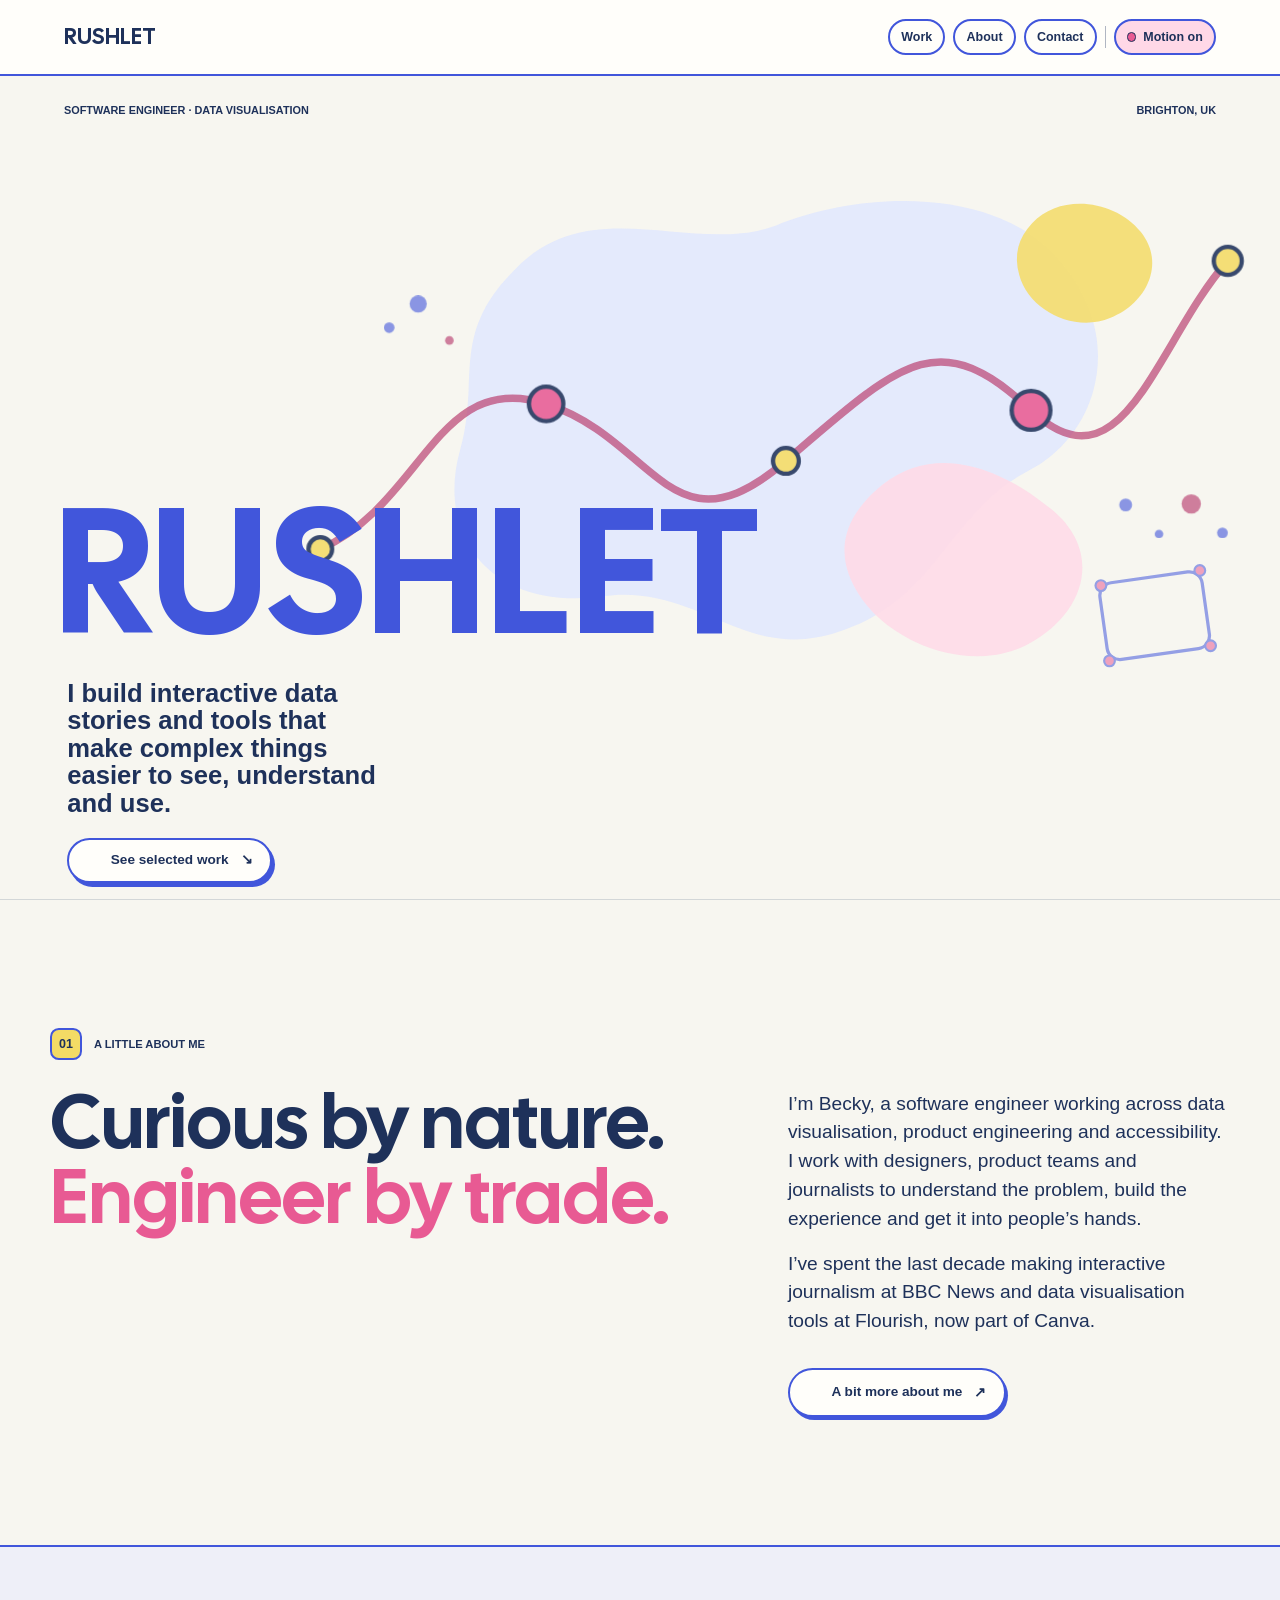
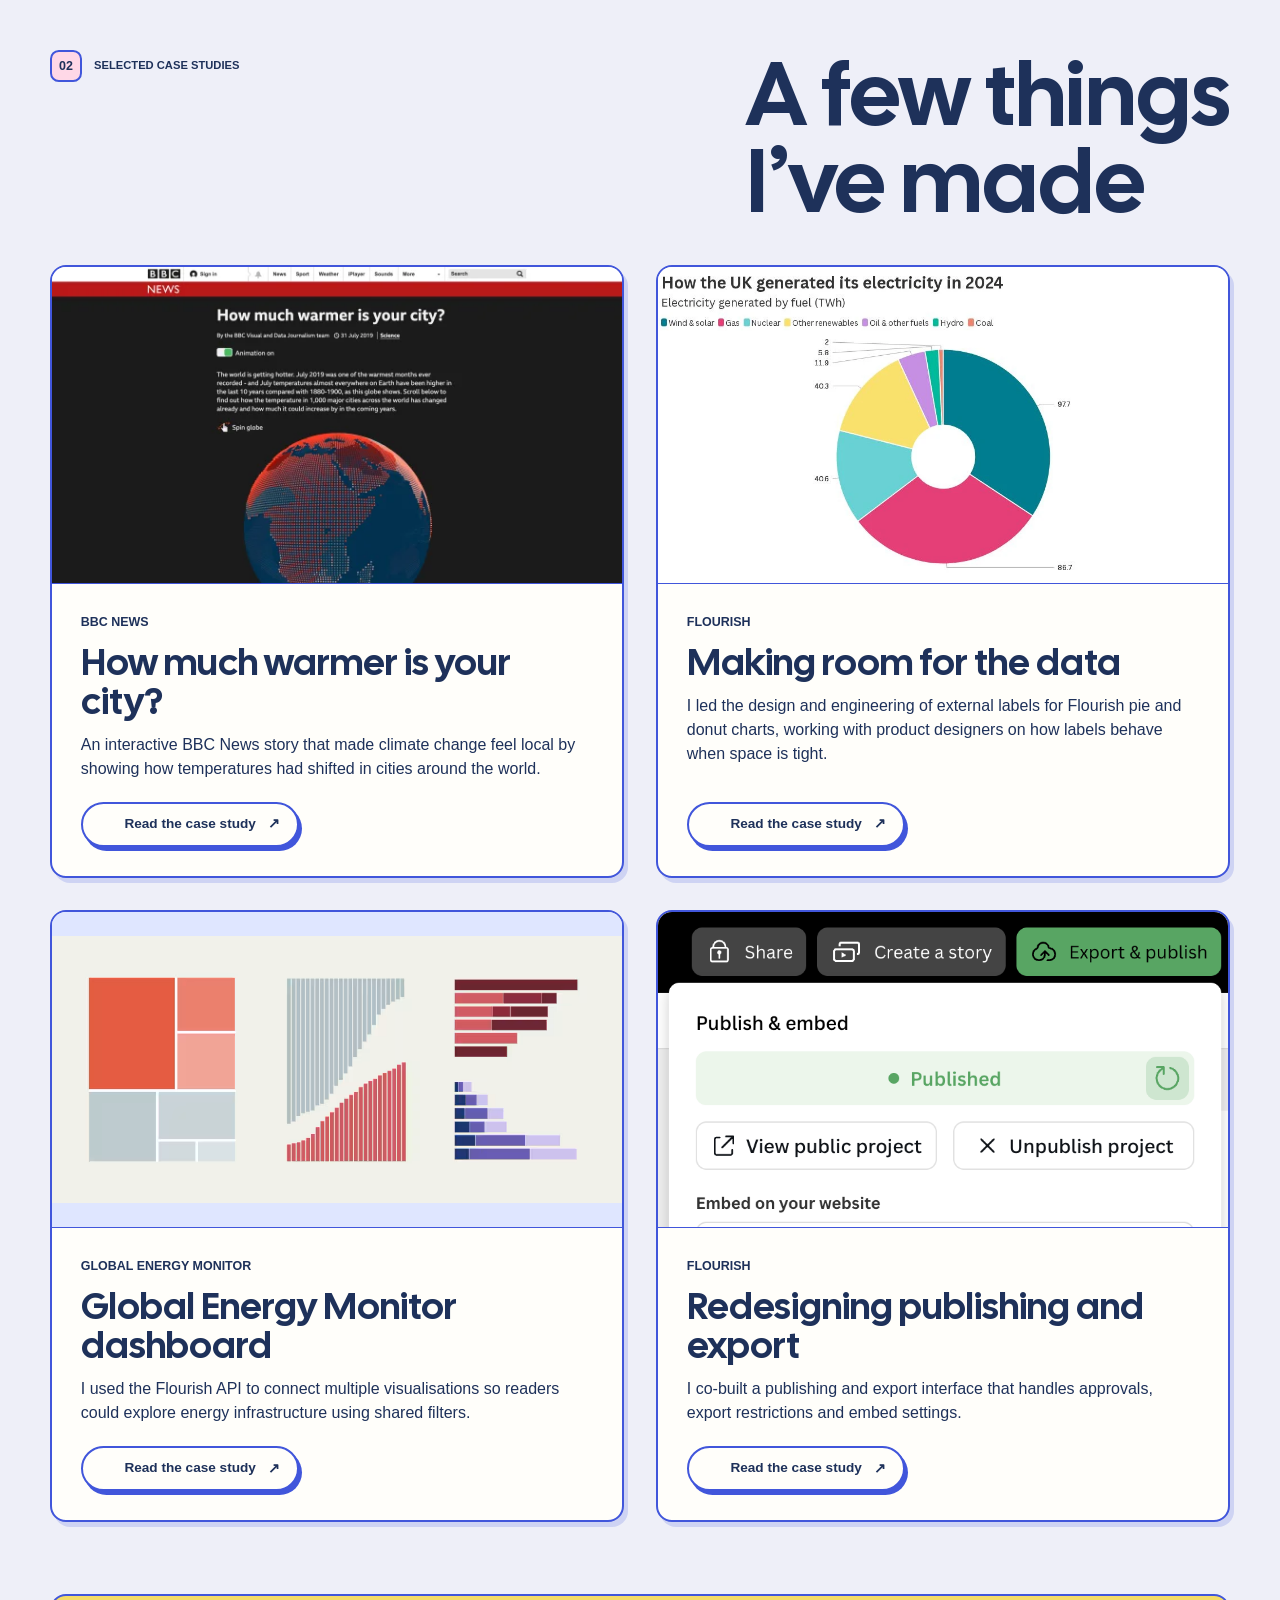
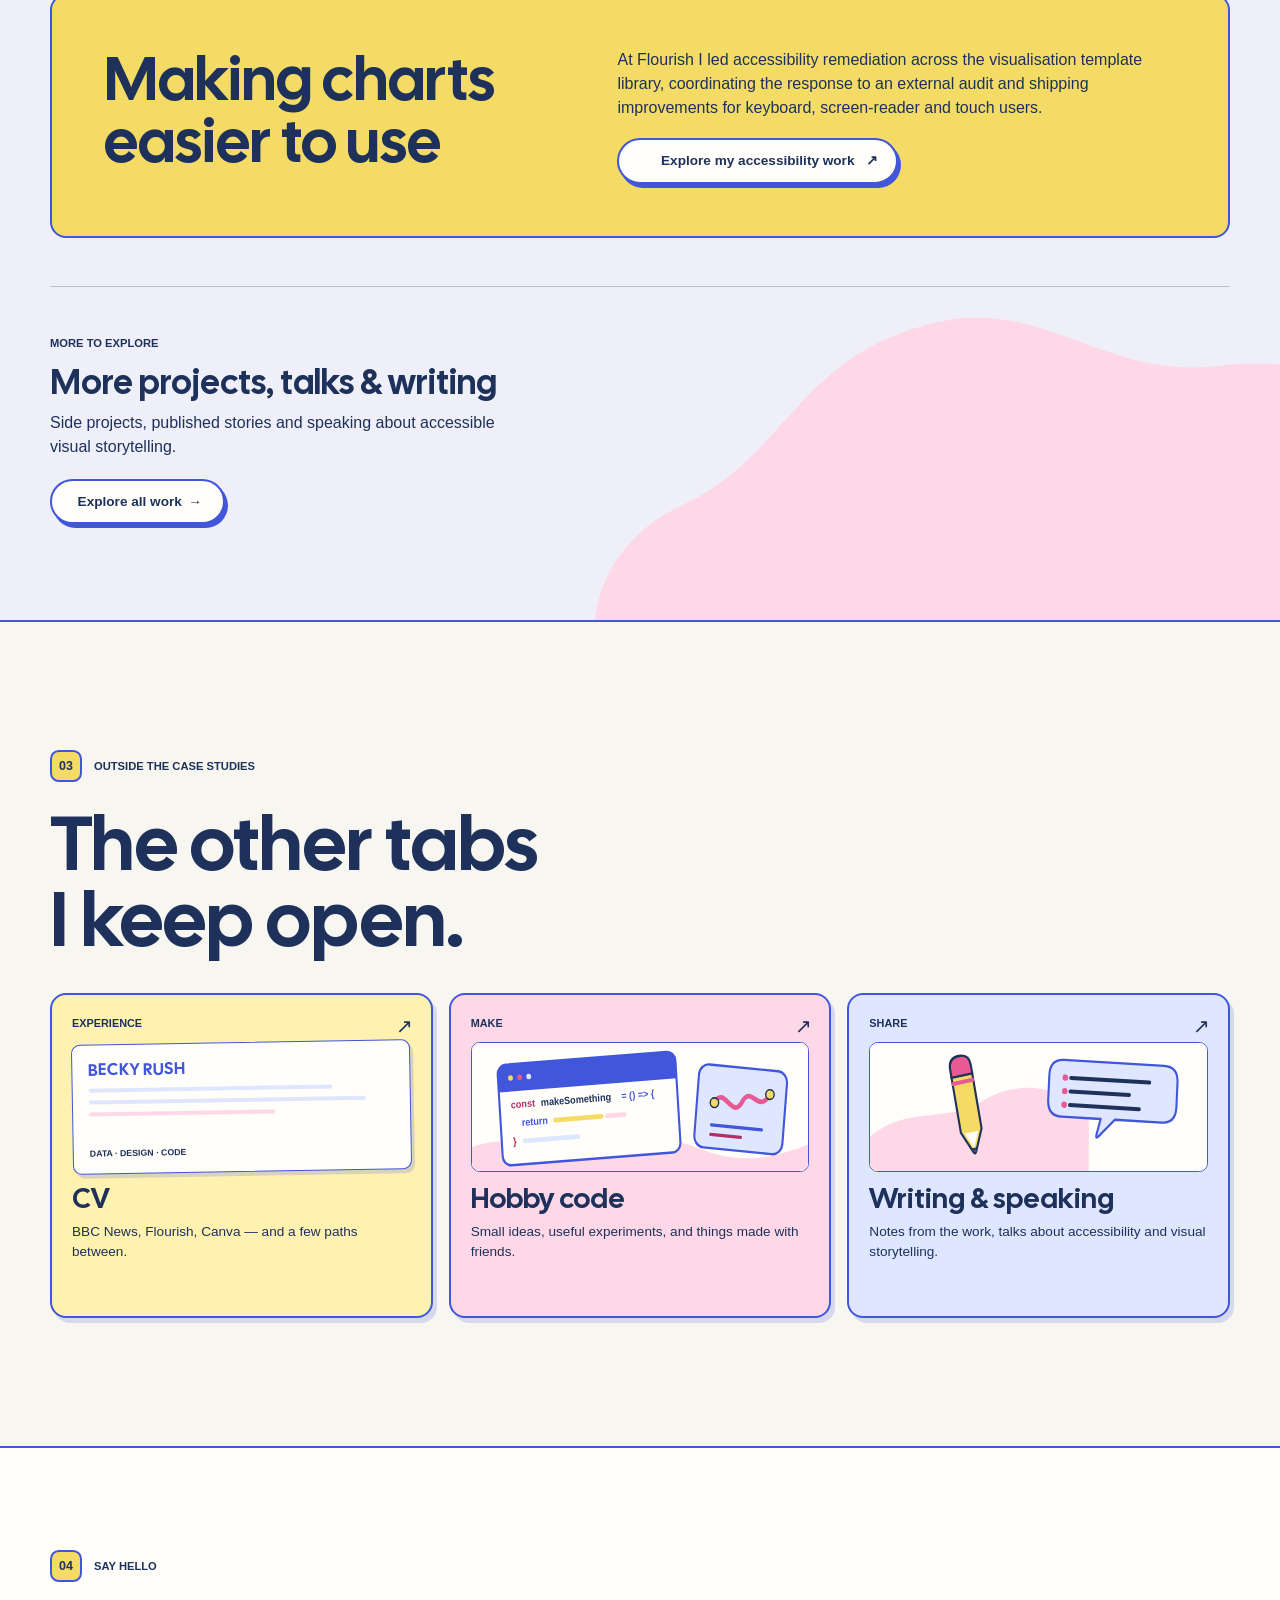
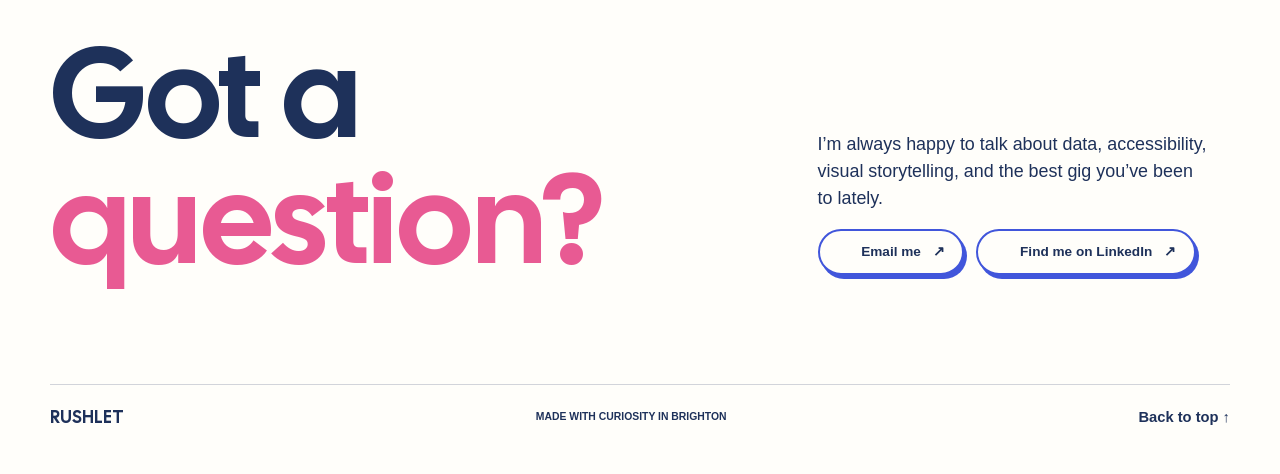
==== commit 789703f0: "switch resume to CV and update a11y page" ====
--- a/index.html
+++ b/index.html
@@ -255,7 +255,7 @@
             ><span class="resume-tile-visual" aria-hidden="true"
               ><span>BECKY RUSH</span><i></i><i></i><i></i
               ><b>DATA · DESIGN · CODE</b></span
-            ><span class="tile-title">Resume</span
+            ><span class="tile-title">CV</span
             ><span class="tile-detail"
               >BBC News, Flourish, Canva — and a few paths between.</span
             ><span class="tile-arrow" aria-hidden="true">↗</span></a
@@ -489,13 +489,16 @@
                 I’m always happy to talk about data, accessibility, visual
                 storytelling, and the best gig you’ve been to lately.
               </p>
-              <a
-                class="button-link"
-                href="https://www.linkedin.com/in/rushlet/"
-                target="_blank"
-                rel="noreferrer"
-                >Find me on LinkedIn <span aria-hidden="true">↗</span></a
-              >
+              <div class="contact-links">
+                <a class="button-link" href="mailto:becky@rushlet.co.uk">Email me <span aria-hidden="true">↗</span></a>
+                <a
+                  class="button-link"
+                  href="https://www.linkedin.com/in/rushlet/"
+                  target="_blank"
+                  rel="noreferrer"
+                  >Find me on LinkedIn <span aria-hidden="true">↗</span></a
+                >
+              </div>
             </div>
           </div>
           <footer>
--- a/styles.css
+++ b/styles.css
@@ -128,7 +128,7 @@
 .tile-yellow { background: #fff2b0; }
 .tile-number { font-size: .68rem; font-weight: 850; }
 .tile-title { margin: auto 0 .6rem; font: 850 clamp(1.4rem, 2.2vw, 2rem)/1 var(--display); }
-.tile-detail { max-width: 27ch; font-size: .85rem; }
+.tile-detail { width: 100%; font-size: .85rem; }
 .tile-arrow { position: absolute; right: 1.1rem; top: 1rem; font-size: 1.25rem; }
 .more-footnote { margin: 1rem 0 0; color: #586788; font-size: .85rem; }
 .contact-section { border-top: var(--line); background: var(--white); padding: clamp(4rem, 8vw, 7rem) 0 1.5rem; }
@@ -136,6 +136,7 @@
 .contact-layout h2 { font-size: clamp(4rem, 10vw, 9rem); }
 .contact-copy { max-width: 390px; padding-bottom: .4rem; }
 .contact-copy > p:first-child { font-size: 1.12rem; }
+.contact-links { display: flex; flex-wrap: wrap; gap: .75rem; }
 footer { min-height: 66px; display: flex; align-items: center; justify-content: space-between; gap: 1rem; border-top: 1px solid rgba(30,49,90,.2); }
 footer > span { font-size: .65rem; font-weight: 800; }
 .footer-mark { font-size: 1.1rem; }
@@ -325,9 +326,7 @@
 .story-grid { display: grid; grid-template-columns: repeat(3, minmax(0,1fr)); gap: 1rem; }
 .story-card { min-width: 0; display: flex; flex-direction: column; overflow: hidden; border: 1px solid var(--blue); border-radius: .8rem; background: var(--white); text-decoration: none; transition: transform .15s ease, box-shadow .15s ease; }
 .motion-enabled .story-card:hover { transform: translateY(-3px); box-shadow: var(--shadow); }
-.story-card > img { display: block; width: 100%; height: 180px; object-fit: cover; border-bottom: 1px solid var(--blue); }
-.story-card > .story-chart-thumbnail { object-position: center bottom; }
-.story-card > .story-screenshot { object-fit: contain; background: var(--white); }
+.story-card > img { display: block; width: 100%; height: 180px; object-fit: cover; object-position: top; border-bottom: 1px solid var(--blue); }
 .story-card > span, .story-card h3, .story-card p, .story-card > b { margin-left: 1rem; margin-right: 1rem; }
 .story-card > span { margin-top: 1rem; color: #586788; font-size: .62rem; font-weight: 850; }
 .story-card h3 { margin-top: .45rem; margin-bottom: .55rem; font: 800 1.3rem/1.02 var(--display); }
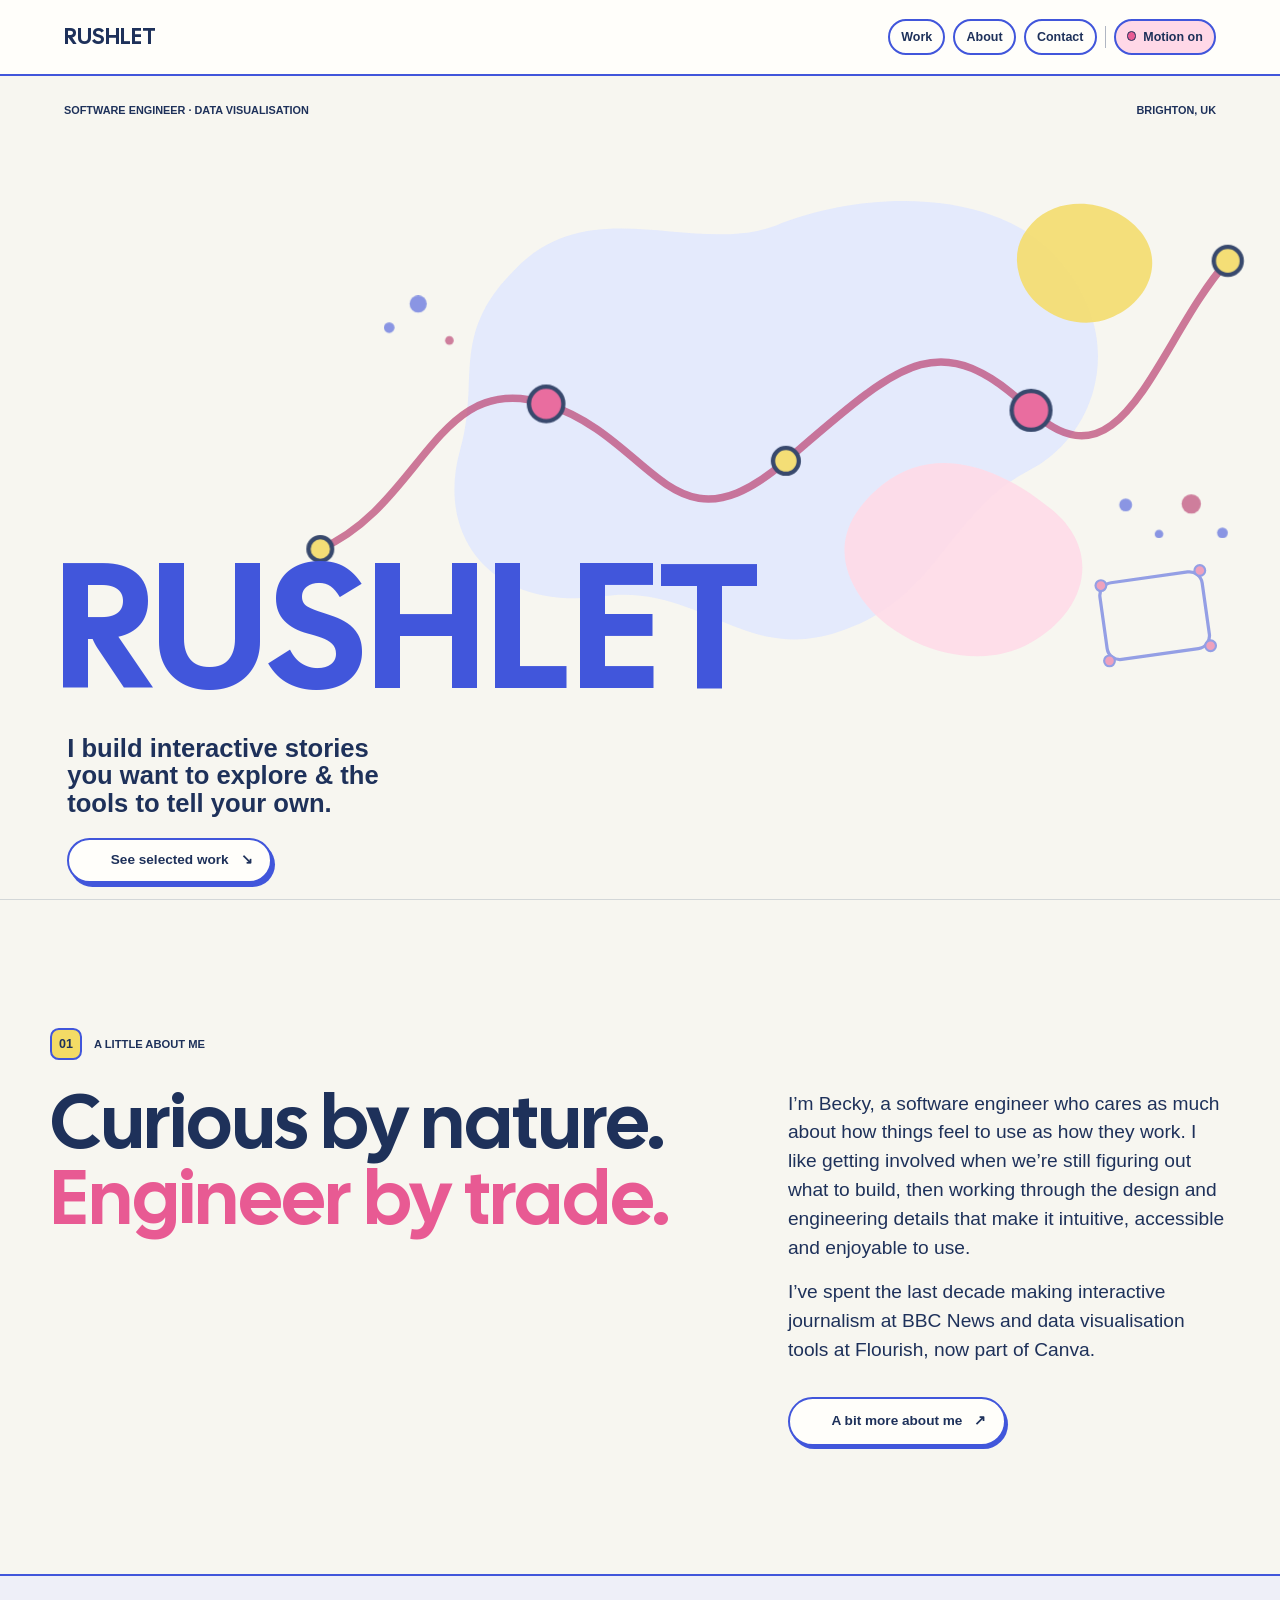
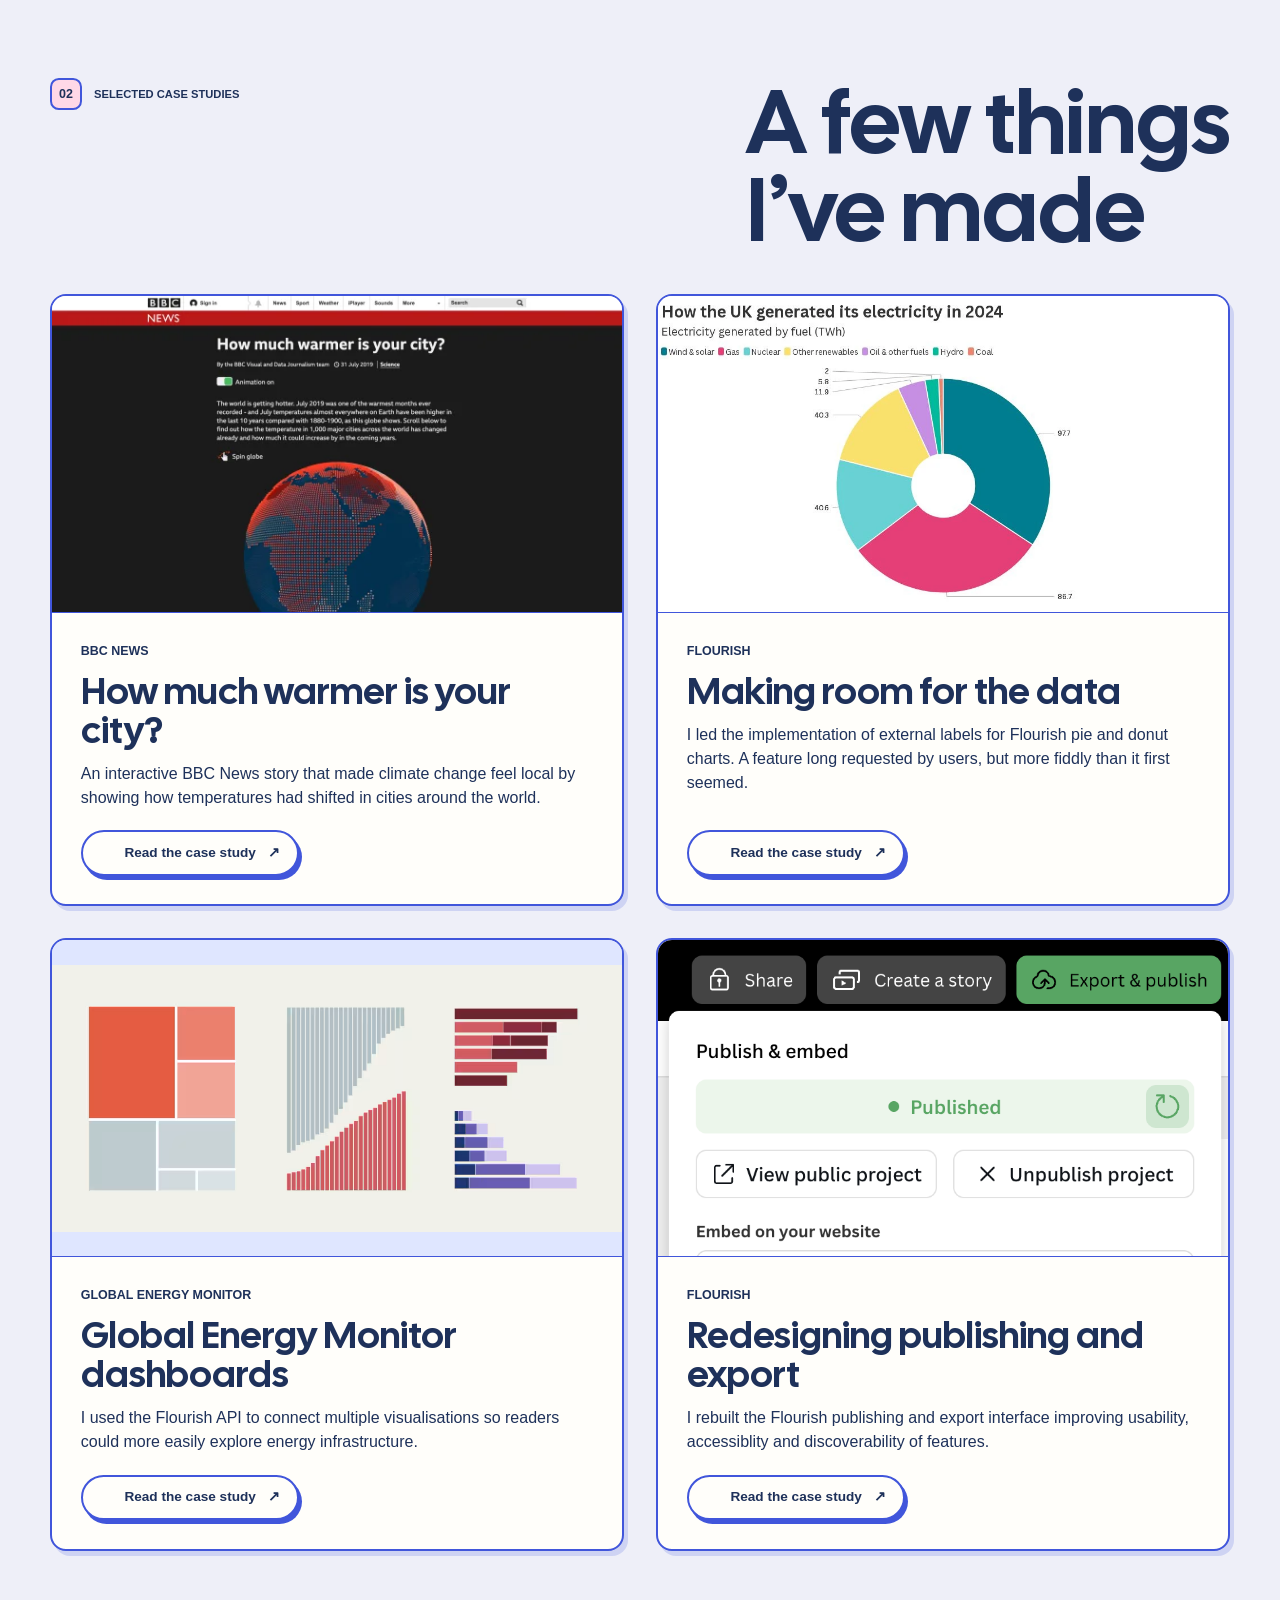
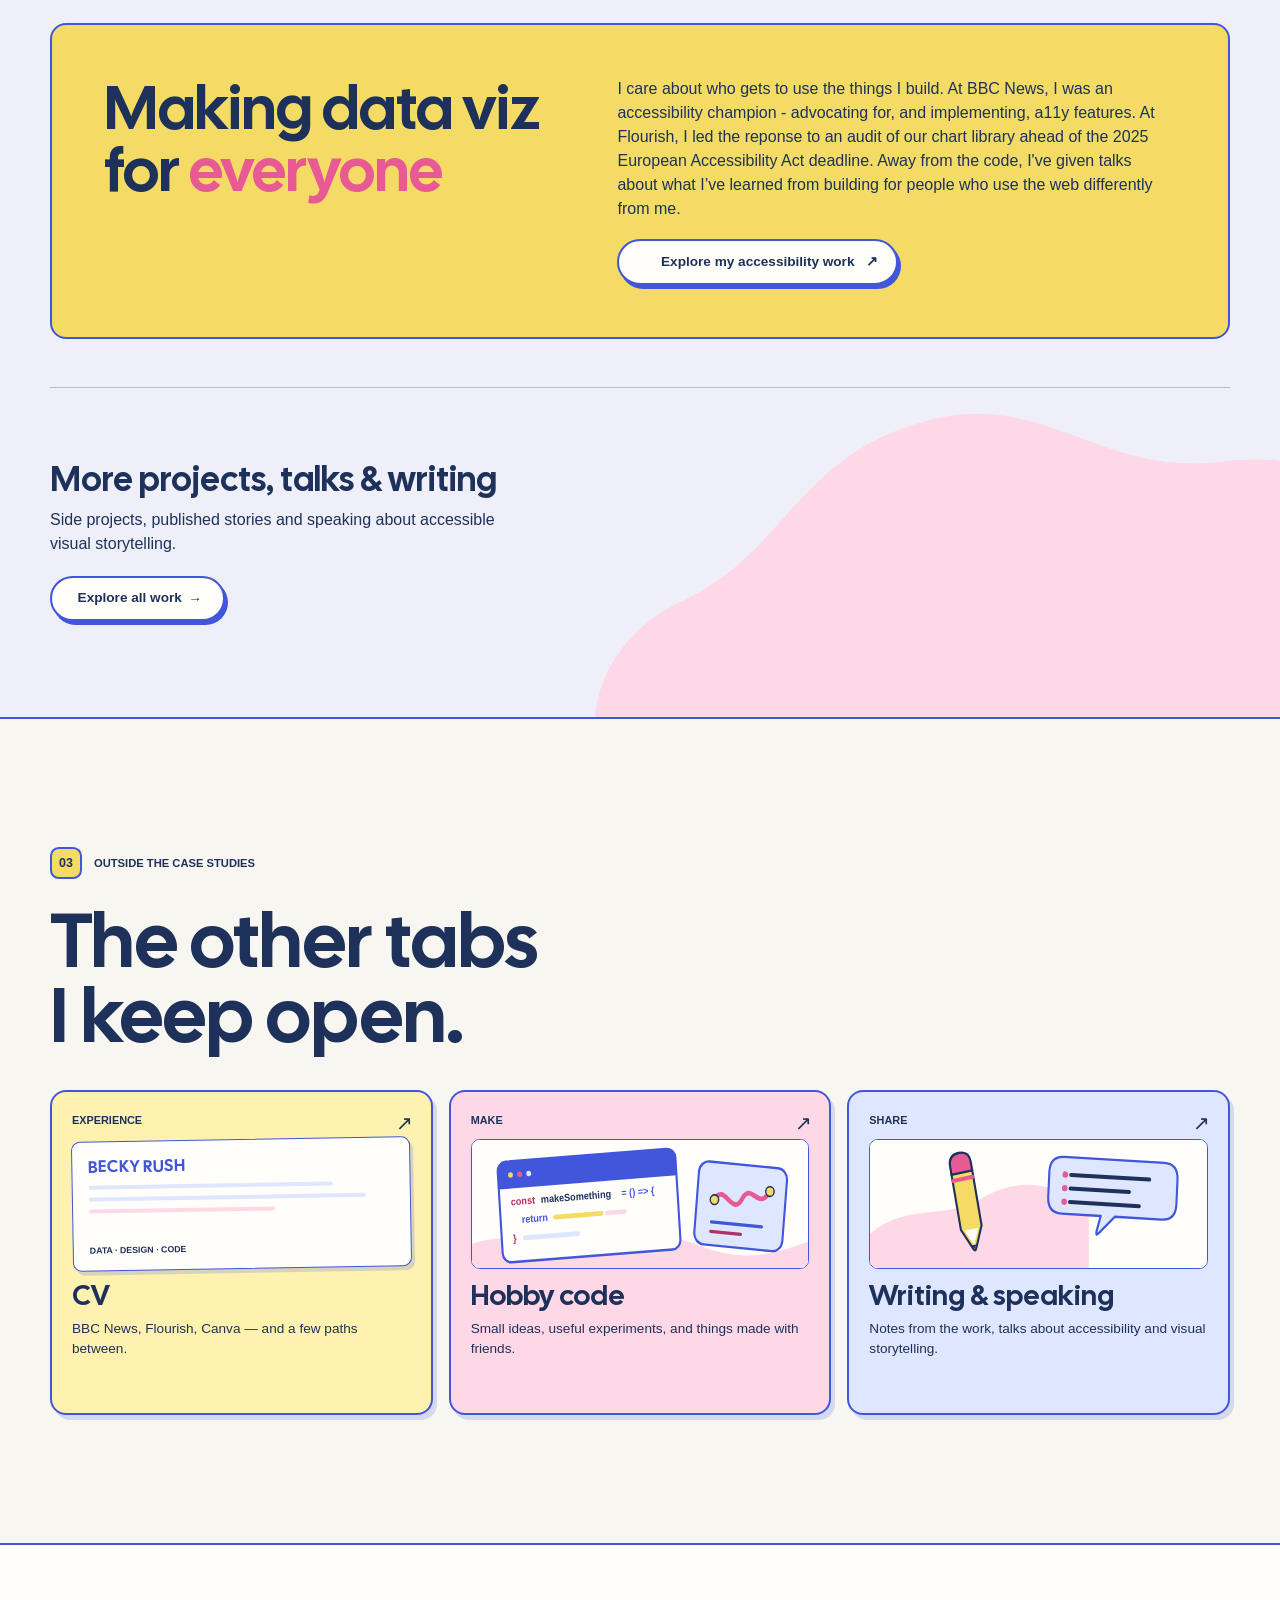
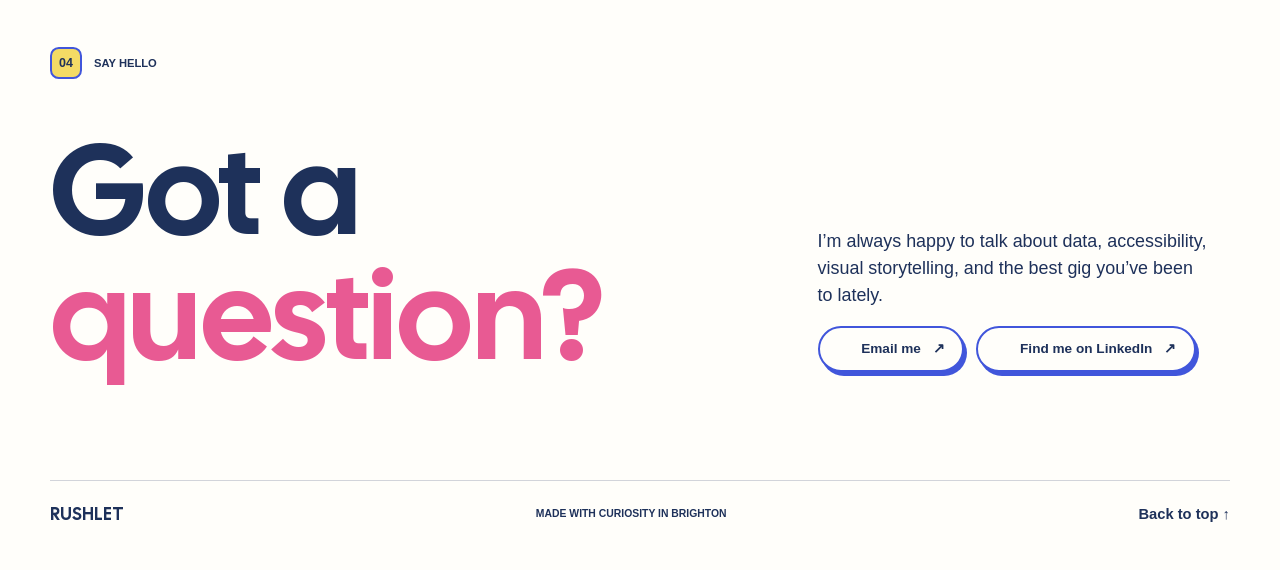
==== commit 75ebe8f8: "prettify files and start updating text content" ====
--- a/index.html
+++ b/index.html
@@ -16,12 +16,9 @@
   <body>
     <a class="skip-link" href="#main">Skip to content</a>
     <header class="site-header">
-      <a class="wordmark" href="index.html" aria-label="Becky Rush, home"
-        >RUSHLET</a
-      >
+      <a class="wordmark" href="index.html" aria-label="Becky Rush, home">RUSHLET</a>
       <nav aria-label="Main navigation">
-        <a href="work.html">Work</a><a href="resume.html">About</a
-        ><a href="#contact">Contact</a
+        <a href="work.html">Work</a><a href="resume.html">About</a><a href="#contact">Contact</a
         ><span class="nav-motion-group" hidden
           ><span class="nav-separator" aria-hidden="true"></span
           ><button
@@ -48,21 +45,13 @@
         <div class="hero-lockup">
           <h1 id="hero-title">RUSHLET</h1>
           <div class="hero-aside">
-            <p>
-              I build interactive data stories and tools that make complex
-              things easier to see, understand and use.
-            </p>
+            <p>I build interactive stories you want to explore & the tools to tell your own.</p>
             <a class="button-link" href="#work"
               >See selected work <span aria-hidden="true">↘</span></a
             >
           </div>
         </div>
-        <svg
-          class="hero-dataviz"
-          viewBox="0 0 1000 600"
-          aria-hidden="true"
-          focusable="false"
-        >
+        <svg class="hero-dataviz" viewBox="0 0 1000 600" aria-hidden="true" focusable="false">
           <path
             class="hero-shape hero-blob-blue"
             d="M265 126C336 52 431 114 508 85C589 52 713 49 771 117C837 193 804 282 743 313C667 353 658 434 566 463C478 493 436 417 346 430C245 444 191 376 214 294C233 226 204 187 265 126Z"
@@ -76,14 +65,7 @@
             d="M746 83C773 54 824 62 847 91C871 121 852 158 819 171C786 185 743 165 734 131C729 112 733 97 746 83Z"
           />
           <g class="hero-design-mark" aria-hidden="true">
-            <rect
-              x="812"
-              y="412"
-              width="96"
-              height="72"
-              rx="12"
-              transform="rotate(-8 860 448)"
-            />
+            <rect x="812" y="412" width="96" height="72" rx="12" transform="rotate(-8 860 448)" />
             <circle cx="810" cy="420" r="5" />
             <circle cx="902" cy="406" r="5" />
             <circle cx="818" cy="490" r="5" />
@@ -111,29 +93,22 @@
           </g>
         </svg>
       </section>
-      <section
-        class="intro section-wrap"
-        id="about"
-        aria-labelledby="about-title"
-      >
+      <section class="intro section-wrap" id="about" aria-labelledby="about-title">
         <p class="eyebrow">
-          <span class="eyebrow-icon" aria-hidden="true">01</span> A LITTLE ABOUT
-          ME
+          <span class="eyebrow-icon" aria-hidden="true">01</span> A LITTLE ABOUT ME
         </p>
         <div class="intro-grid">
-          <h2 id="about-title">
-            Curious by nature.<br /><em>Engineer by trade.</em>
-          </h2>
+          <h2 id="about-title">Curious by nature.<br /><em>Engineer by trade.</em></h2>
           <div class="intro-copy">
             <p>
-              I’m Becky, a software engineer working across data visualisation,
-              product engineering and accessibility. I work with designers,
-              product teams and journalists to understand the problem, build
-              the experience and get it into people’s hands.
+              I’m Becky, a software engineer who cares as much about how things feel to use as how
+              they work. I like getting involved when we’re still figuring out what to build, then
+              working through the design and engineering details that make it intuitive, accessible
+              and enjoyable to use.
             </p>
             <p>
-              I’ve spent the last decade making interactive journalism at BBC
-              News and data visualisation tools at Flourish, now part of Canva.
+              I’ve spent the last decade making interactive journalism at BBC News and data
+              visualisation tools at Flourish, now part of Canva.
             </p>
             <a class="pill-link" href="resume.html"
               >A bit more about me <span aria-hidden="true">↗</span></a
@@ -148,78 +123,163 @@
               <span class="eyebrow-icon pink-icon" aria-hidden="true">02</span>
               SELECTED CASE STUDIES
             </p>
-            <h2 id="work-title">
-              A few things<br />I’ve made
-            </h2>
+            <h2 id="work-title">A few things<br />I’ve made</h2>
           </div>
           <div class="featured-grid">
             <article class="featured-card">
-              <a class="featured-art-link" href="case-study-warmer.html" aria-label="Read the case study about How much warmer is your city?">
-                <img class="featured-art" src="assets/how-much-warmer-card.webp" srcset="assets/how-much-warmer-card-600.webp 600w, assets/how-much-warmer-card.webp 1160w" sizes="(min-width: 1240px) 580px, (min-width: 700px) 46vw, 92vw" width="1160" height="645" alt="" loading="lazy" decoding="async" />
+              <a
+                class="featured-art-link"
+                href="case-study-warmer.html"
+                aria-label="Read the case study about How much warmer is your city?"
+              >
+                <img
+                  class="featured-art"
+                  src="assets/how-much-warmer-card.webp"
+                  srcset="
+                    assets/how-much-warmer-card-600.webp  600w,
+                    assets/how-much-warmer-card.webp     1160w
+                  "
+                  sizes="(min-width: 1240px) 580px, (min-width: 700px) 46vw, 92vw"
+                  width="1160"
+                  height="645"
+                  alt=""
+                  loading="lazy"
+                  decoding="async"
+                />
               </a>
               <div class="featured-copy">
                 <p class="featured-organisation">BBC News</p>
                 <h3>How much warmer is your city?</h3>
-                <p>An interactive BBC News story that made climate change feel local by showing how temperatures had shifted in cities around the world.</p>
-                <a class="button-link" href="case-study-warmer.html" aria-label="Read the case study about How much warmer is your city?">
+                <p>
+                  An interactive BBC News story that made climate change feel local by showing how
+                  temperatures had shifted in cities around the world.
+                </p>
+                <a
+                  class="button-link"
+                  href="case-study-warmer.html"
+                  aria-label="Read the case study about How much warmer is your city?"
+                >
                   Read the case study <span aria-hidden="true">↗</span>
                 </a>
               </div>
             </article>
             <article class="featured-card">
-              <a class="featured-art-link" href="case-study-pie-labels.html" aria-label="Read the case study about Making room for the data">
-                <img class="featured-art" src="assets/flourish-pie-electricity.webp" width="1020" height="559" alt="" loading="lazy" decoding="async" />
+              <a
+                class="featured-art-link"
+                href="case-study-pie-labels.html"
+                aria-label="Read the case study about Making room for the data"
+              >
+                <img
+                  class="featured-art"
+                  src="assets/flourish-pie-electricity.webp"
+                  width="1020"
+                  height="559"
+                  alt=""
+                  loading="lazy"
+                  decoding="async"
+                />
               </a>
               <div class="featured-copy">
                 <p class="featured-organisation">Flourish</p>
                 <h3>Making room for the data</h3>
-                <p>I led the design and engineering of external labels for Flourish pie and donut charts, working with product designers on how labels behave when space is tight.</p>
-                <a class="button-link" href="case-study-pie-labels.html" aria-label="Read the case study about Making room for the data">
+                <p>
+                  I led the implementation of external labels for Flourish pie and donut charts. A
+                  feature long requested by users, but more fiddly than it first seemed.
+                </p>
+                <a
+                  class="button-link"
+                  href="case-study-pie-labels.html"
+                  aria-label="Read the case study about Making room for the data"
+                >
                   Read the case study <span aria-hidden="true">↗</span>
                 </a>
               </div>
             </article>
             <article class="featured-card">
-              <a class="featured-art-link" href="case-study-gem.html" aria-label="Read the case study about Global Energy Monitor dashboard">
-                <img class="featured-art featured-dashboard" src="assets/gem-dashboard-preview.png" width="1090" height="511" alt="" loading="lazy" decoding="async" />
+              <a
+                class="featured-art-link"
+                href="case-study-gem.html"
+                aria-label="Read the case study about Global Energy Monitor dashboard"
+              >
+                <img
+                  class="featured-art featured-dashboard"
+                  src="assets/gem-dashboard-preview.png"
+                  width="1090"
+                  height="511"
+                  alt=""
+                  loading="lazy"
+                  decoding="async"
+                />
               </a>
               <div class="featured-copy">
                 <p class="featured-organisation">Global Energy Monitor</p>
-                <h3>Global Energy Monitor dashboard</h3>
-                <p>I used the Flourish API to connect multiple visualisations so readers could explore energy infrastructure using shared filters.</p>
-                <a class="button-link" href="case-study-gem.html" aria-label="Read the case study about Global Energy Monitor dashboard">
+                <h3>Global Energy Monitor dashboards</h3>
+                <p>
+                  I used the Flourish API to connect multiple visualisations so readers could more
+                  easily explore energy infrastructure.
+                </p>
+                <a
+                  class="button-link"
+                  href="case-study-gem.html"
+                  aria-label="Read the case study about Global Energy Monitor dashboard"
+                >
                   Read the case study <span aria-hidden="true">↗</span>
                 </a>
               </div>
             </article>
             <article class="featured-card">
-              <a class="featured-art-link" href="case-study-publishing.html" aria-label="Read the case study about Redesigning publishing and export">
-                <img class="featured-art featured-publishing" src="assets/flourish-publish-published.webp" width="846" height="1126" alt="" loading="lazy" decoding="async" />
+              <a
+                class="featured-art-link"
+                href="case-study-publishing.html"
+                aria-label="Read the case study about Redesigning publishing and export"
+              >
+                <img
+                  class="featured-art featured-publishing"
+                  src="assets/flourish-publish-published.webp"
+                  width="846"
+                  height="1126"
+                  alt=""
+                  loading="lazy"
+                  decoding="async"
+                />
               </a>
               <div class="featured-copy">
                 <p class="featured-organisation">Flourish</p>
                 <h3>Redesigning publishing and export</h3>
-                <p>I co-built a publishing and export interface that handles approvals, export restrictions and embed settings.</p>
-                <a class="button-link" href="case-study-publishing.html" aria-label="Read the case study about Redesigning publishing and export">
+                <p>
+                  I rebuilt the Flourish publishing and export interface improving usability,
+                  accessiblity and discoverability of features.
+                </p>
+                <a
+                  class="button-link"
+                  href="case-study-publishing.html"
+                  aria-label="Read the case study about Redesigning publishing and export"
+                >
                   Read the case study <span aria-hidden="true">↗</span>
                 </a>
               </div>
             </article>
           </div>
           <section class="access-feature" id="accessibility" aria-labelledby="access-title">
-            <h2 id="access-title">Making charts easier to use</h2>
+            <h2 id="access-title">Making data viz for <em>everyone</em></h2>
             <div>
-              <p>At Flourish I led accessibility remediation across the visualisation template library, coordinating the response to an external audit and shipping improvements for keyboard, screen-reader and touch users.</p>
-              <a class="button-link" href="accessibility.html">Explore my accessibility work <span aria-hidden="true">↗</span></a>
+              <p>
+                I care about who gets to use the things I build. At BBC News, I was an accessibility
+                champion - advocating for, and implementing, a11y features. At Flourish, I led the
+                reponse to an audit of our chart library ahead of the 2025 European Accessibility
+                Act deadline. Away from the code, I've given talks about what I’ve learned from
+                building for people who use the web differently from me.
+              </p>
+              <a class="button-link" href="accessibility.html"
+                >Explore my accessibility work <span aria-hidden="true">↗</span></a
+              >
             </div>
           </section>
           <div class="more-work-card">
             <div>
-              <p class="eyebrow">MORE TO EXPLORE</p>
               <h3>More projects, talks &amp; writing</h3>
               <p>
-                Side projects, published stories and speaking about accessible
-                visual storytelling.
+                Side projects, published stories and speaking about accessible visual storytelling.
               </p>
             </div>
             <a class="button-link button-blue" href="work.html"
@@ -239,11 +299,7 @@
           />
         </svg>
       </section>
-      <section
-        class="more-section section-wrap"
-        id="more"
-        aria-labelledby="more-title"
-      >
+      <section class="more-section section-wrap" id="more" aria-labelledby="more-title">
         <p class="eyebrow">
           <span class="eyebrow-icon yellow-icon" aria-hidden="true">03</span>
           OUTSIDE THE CASE STUDIES
@@ -253,11 +309,9 @@
           <a class="more-tile tile-yellow" href="resume.html"
             ><span class="tile-number">EXPERIENCE</span
             ><span class="resume-tile-visual" aria-hidden="true"
-              ><span>BECKY RUSH</span><i></i><i></i><i></i
-              ><b>DATA · DESIGN · CODE</b></span
+              ><span>BECKY RUSH</span><i></i><i></i><i></i><b>DATA · DESIGN · CODE</b></span
             ><span class="tile-title">CV</span
-            ><span class="tile-detail"
-              >BBC News, Flourish, Canva — and a few paths between.</span
+            ><span class="tile-detail">BBC News, Flourish, Canva — and a few paths between.</span
             ><span class="tile-arrow" aria-hidden="true">↗</span></a
           >
           <a class="more-tile tile-pink" href="work.html#hobby-projects"
@@ -285,76 +339,22 @@
                   stroke="#4156db"
                   stroke-width="3"
                 />
-                <path
-                  d="M40 30a12 12 0 0 1 12-12h230a12 12 0 0 1 12 12v22H40Z"
-                  fill="#4156db"
-                />
+                <path d="M40 30a12 12 0 0 1 12-12h230a12 12 0 0 1 12 12v22H40Z" fill="#4156db" />
                 <circle cx="58" cy="35" r="3.5" fill="#f4db65" />
                 <circle cx="71" cy="35" r="3.5" fill="#e85a93" />
                 <circle cx="84" cy="35" r="3.5" fill="#dfe6ff" />
-                <text
-                  x="56"
-                  y="73"
-                  fill="#b32f65"
-                  font-size="13"
-                  font-weight="800"
-                >
-                  const
-                </text>
-                <text
-                  x="99"
-                  y="73"
-                  fill="#1e315a"
-                  font-size="13"
-                  font-weight="700"
-                >
+                <text x="56" y="73" fill="#b32f65" font-size="13" font-weight="800">const</text>
+                <text x="99" y="73" fill="#1e315a" font-size="13" font-weight="700">
                   makeSomething
                 </text>
-                <text
-                  x="214"
-                  y="73"
-                  fill="#4156db"
-                  font-size="13"
-                  font-weight="800"
-                >
+                <text x="214" y="73" fill="#4156db" font-size="13" font-weight="800">
                   = () =&gt; {
                 </text>
-                <text
-                  x="70"
-                  y="96"
-                  fill="#4156db"
-                  font-size="13"
-                  font-weight="700"
-                >
-                  return
-                </text>
-                <path
-                  d="M118 92h66"
-                  stroke="#f4db65"
-                  stroke-width="6"
-                  stroke-linecap="round"
-                />
-                <path
-                  d="M192 92h25"
-                  stroke="#ffd8e7"
-                  stroke-width="6"
-                  stroke-linecap="round"
-                />
-                <text
-                  x="56"
-                  y="119"
-                  fill="#b32f65"
-                  font-size="13"
-                  font-weight="800"
-                >
-                  }
-                </text>
-                <path
-                  d="M73 115h76"
-                  stroke="#dfe6ff"
-                  stroke-width="6"
-                  stroke-linecap="round"
-                />
+                <text x="70" y="96" fill="#4156db" font-size="13" font-weight="700">return</text>
+                <path d="M118 92h66" stroke="#f4db65" stroke-width="6" stroke-linecap="round" />
+                <path d="M192 92h25" stroke="#ffd8e7" stroke-width="6" stroke-linecap="round" />
+                <text x="56" y="119" fill="#b32f65" font-size="13" font-weight="800">}</text>
+                <path d="M73 115h76" stroke="#dfe6ff" stroke-width="6" stroke-linecap="round" />
               </g>
               <g transform="rotate(5 373 83)">
                 <rect
@@ -374,39 +374,14 @@
                   stroke-width="6"
                   stroke-linecap="round"
                 />
-                <circle
-                  cx="345"
-                  cy="77"
-                  r="6"
-                  fill="#f4db65"
-                  stroke="#1e315a"
-                  stroke-width="2"
-                />
-                <circle
-                  cx="423"
-                  cy="60"
-                  r="6"
-                  fill="#f4db65"
-                  stroke="#1e315a"
-                  stroke-width="2"
-                />
-                <path
-                  d="M343 105h72"
-                  stroke="#4156db"
-                  stroke-width="4"
-                  stroke-linecap="round"
-                />
-                <path
-                  d="M343 117h43"
-                  stroke="#b32f65"
-                  stroke-width="4"
-                  stroke-linecap="round"
-                />
+                <circle cx="345" cy="77" r="6" fill="#f4db65" stroke="#1e315a" stroke-width="2" />
+                <circle cx="423" cy="60" r="6" fill="#f4db65" stroke="#1e315a" stroke-width="2" />
+                <path d="M343 105h72" stroke="#4156db" stroke-width="4" stroke-linecap="round" />
+                <path d="M343 117h43" stroke="#b32f65" stroke-width="4" stroke-linecap="round" />
               </g></svg
             ><span class="tile-title">Hobby code</span
             ><span class="tile-detail"
-              >Small ideas, useful experiments, and things made with
-              friends.</span
+              >Small ideas, useful experiments, and things made with friends.</span
             ><span class="tile-arrow" aria-hidden="true">↗</span></a
           >
           <a class="more-tile tile-blue" href="work.html#writing-speaking"
@@ -419,10 +394,7 @@
               focusable="false"
             >
               <rect width="480" height="160" fill="#fffefa" />
-              <path
-                d="M0 117c52-39 109-17 159-44s102-20 153 9v78H0Z"
-                fill="#ffd8e7"
-              />
+              <path d="M0 117c52-39 109-17 159-44s102-20 153 9v78H0Z" fill="#ffd8e7" />
               <g transform="rotate(-11 139 82)">
                 <path
                   d="M124 39q0-4 4-4h22q4 0 4 4v71l-13 27q-2 4-4 0l-13-27Z"
@@ -438,12 +410,7 @@
                   stroke-width="3"
                   stroke-linejoin="round"
                 />
-                <path
-                  d="M125 48h28"
-                  stroke="#e85a93"
-                  stroke-width="5"
-                  stroke-linecap="round"
-                />
+                <path d="M125 48h28" stroke="#e85a93" stroke-width="5" stroke-linecap="round" />
                 <path d="M129 112h20l-10 20Z" fill="#fffefa" />
                 <path d="M136 132l3 5 3-5Z" fill="#1e315a" />
               </g>
@@ -467,30 +434,25 @@
               </g></svg
             ><span class="tile-title">Writing &amp; speaking</span
             ><span class="tile-detail"
-              >Notes from the work, talks about accessibility and visual
-              storytelling.</span
+              >Notes from the work, talks about accessibility and visual storytelling.</span
             ><span class="tile-arrow" aria-hidden="true">↗</span></a
           >
         </div>
       </section>
-      <section
-        class="contact-section"
-        id="contact"
-        aria-labelledby="contact-title"
-      >
+      <section class="contact-section" id="contact" aria-labelledby="contact-title">
         <div class="section-wrap contact-inner">
-          <p class="eyebrow">
-            <span class="eyebrow-icon" aria-hidden="true">04</span> SAY HELLO
-          </p>
+          <p class="eyebrow"><span class="eyebrow-icon" aria-hidden="true">04</span> SAY HELLO</p>
           <div class="contact-layout">
             <h2 id="contact-title">Got a<br /><em>question?</em></h2>
             <div class="contact-copy">
               <p>
-                I’m always happy to talk about data, accessibility, visual
-                storytelling, and the best gig you’ve been to lately.
+                I’m always happy to talk about data, accessibility, visual storytelling, and the
+                best gig you’ve been to lately.
               </p>
               <div class="contact-links">
-                <a class="button-link" href="mailto:becky@rushlet.co.uk">Email me <span aria-hidden="true">↗</span></a>
+                <a class="button-link" href="mailto:becky@rushlet.co.uk"
+                  >Email me <span aria-hidden="true">↗</span></a
+                >
                 <a
                   class="button-link"
                   href="https://www.linkedin.com/in/rushlet/"
@@ -503,8 +465,7 @@
           </div>
           <footer>
             <a class="wordmark footer-mark" href="#top">RUSHLET</a
-            ><span>MADE WITH CURIOSITY IN BRIGHTON</span
-            ><a href="#top">Back to top ↑</a>
+            ><span>MADE WITH CURIOSITY IN BRIGHTON</span><a href="#top">Back to top ↑</a>
           </footer>
         </div>
       </section>
--- a/styles.css
+++ b/styles.css
@@ -5,7 +5,10 @@
   font-weight: 400 900;
   font-display: swap;
   src: url("assets/cal-sans-latin-ext.woff2") format("woff2");
-  unicode-range: U+0100-02BA, U+02BD-02C5, U+02C7-02CC, U+02CE-02D7, U+02DD-02FF, U+0304, U+0308, U+0329, U+1D00-1DBF, U+1E00-1E9F, U+1EF2-1EFF, U+2020, U+20A0-20AB, U+20AD-20C4, U+2113, U+2C60-2C7F, U+A720-A7FF;
+  unicode-range:
+    U+0100-02BA, U+02BD-02C5, U+02C7-02CC, U+02CE-02D7, U+02DD-02FF, U+0304, U+0308, U+0329,
+    U+1D00-1DBF, U+1E00-1E9F, U+1EF2-1EFF, U+2020, U+20A0-20AB, U+20AD-20C4, U+2113, U+2C60-2C7F,
+    U+A720-A7FF;
 }
 @font-face {
   font-family: "Cal Sans";
@@ -13,7 +16,9 @@
   font-weight: 400 900;
   font-display: swap;
   src: url("assets/cal-sans-latin.woff2") format("woff2");
-  unicode-range: U+0000-00FF, U+0131, U+0152-0153, U+02BB-02BC, U+02C6, U+02DA, U+02DC, U+0304, U+0308, U+0329, U+2000-206F, U+20AC, U+2122, U+2191, U+2193, U+2212, U+2215, U+FEFF, U+FFFD;
+  unicode-range:
+    U+0000-00FF, U+0131, U+0152-0153, U+02BB-02BC, U+02C6, U+02DA, U+02DC, U+0304, U+0308, U+0329,
+    U+2000-206F, U+20AC, U+2122, U+2191, U+2193, U+2212, U+2215, U+FEFF, U+FFFD;
 }
 
 :root {
@@ -29,420 +34,2152 @@
   --yellow: #f4db65;
   --lavender: #eeeff8;
   --line: 2px solid var(--blue);
-  --shadow: 4px 5px 0 rgba(65, 86, 219, .18);
+  --shadow: 4px 5px 0 rgba(65, 86, 219, 0.18);
   --display: "Cal Sans", "Arial Black", "Avenir Next", "Helvetica Neue", sans-serif;
   --body: "Avenir Next", "Segoe UI", sans-serif;
 }
 
-* { box-sizing: border-box; }
-html { scroll-behavior: smooth; scroll-padding-top: 5.5rem; }
-body { margin: 0; background: var(--paper); color: var(--ink); font: 16px/1.5 var(--body); }
-a { color: inherit; text-decoration-thickness: .08em; text-underline-offset: .2em; }
-a:focus-visible { outline: 3px solid var(--pink); outline-offset: 4px; border-radius: 3px; }
-::selection { color: var(--ink); background: var(--yellow); }
-.skip-link { position: absolute; z-index: 20; top: .5rem; left: .5rem; transform: translateY(-150%); background: var(--yellow); padding: .75rem 1rem; border: var(--line); border-radius: .5rem; }
-.skip-link:focus { transform: translateY(0); }
-.site-header { height: 76px; display: flex; align-items: center; justify-content: space-between; padding: 0 clamp(1.25rem, 5vw, 5rem); background: var(--white); border-bottom: 2px solid var(--blue); position: sticky; top: 0; z-index: 10; }
-.wordmark { text-decoration: none; font: 900 1.4rem/1 var(--display); }
-.wordmark span { color: var(--pink); font-size: .85em; margin-left: .12em; }
-.site-header nav { display: flex; gap: clamp(1.2rem, 3vw, 3rem); align-items: center; }
-.site-header nav a, footer a { text-decoration: none; font-size: .92rem; font-weight: 700; }
-.site-header nav a:hover, footer a:hover { color: var(--blue); text-decoration: underline; }
-.hero { min-height: min(790px, calc(100svh - 76px)); min-height: max(620px, calc(100svh - 76px)); padding: 2rem clamp(1.25rem, 5vw, 5rem) 1.5rem; position: relative; overflow: hidden; display: flex; flex-direction: column; justify-content: space-between; background: var(--paper); border-bottom: 1px solid rgba(30,49,90,.16); }
-.hero-topline, .hero-bottomline { display: flex; justify-content: space-between; align-items: center; gap: 1rem; position: relative; z-index: 2; font-size: .68rem; font-weight: 800; }
-.sun-dot { color: var(--yellow); font-size: 1rem; margin-left: .3rem; text-shadow: 1px 1px 0 var(--ink); }
-.hero-lockup { display: grid; grid-template-columns: minmax(0, 1fr) minmax(210px, 270px); align-items: end; gap: 2rem; position: relative; z-index: 2; }
-.hero h1 { margin: -.04em 0 -.02em -.055em; color: var(--blue); font: 900 clamp(5.8rem, 19vw, 17rem)/.76 var(--display); white-space: nowrap; }
-.hero-aside { position: relative; padding: 0 0 .4rem; max-width: 250px; }
-.hero-aside p { margin: 1.1rem 0 1.2rem; max-width: 14ch; font-size: clamp(1.1rem, 1.7vw, 1.45rem); font-weight: 650; line-height: 1.18; }
-.text-link { display: inline-flex; gap: .6rem; align-items: center; font-size: .88rem; font-weight: 800; text-decoration: none; border-bottom: 2px solid var(--blue); padding-bottom: .35rem; }
-.text-link:hover { color: var(--pink); }
-.hero-bottomline { padding-top: 1.2rem; border-top: 2px solid var(--ink); }
-.hero-orbit { position: absolute; border: 2px solid var(--pink); border-radius: 50%; pointer-events: none; }
-.orbit-one { width: 28vw; height: 28vw; right: 13%; top: 11%; opacity: .38; }
-.orbit-two { width: 20vw; height: 20vw; right: 17%; top: 16%; border-color: var(--blue); opacity: .24; }
-.section-wrap { width: min(1180px, calc(100% - 2.5rem)); margin: 0 auto; }
-.intro { padding-top: clamp(5rem, 10vw, 9rem); padding-bottom: clamp(5rem, 10vw, 9rem); }
-.eyebrow { display: flex; align-items: center; gap: .75rem; margin: 0 0 1.5rem; color: var(--ink); font-size: .7rem; font-weight: 850; }
-.eyebrow-icon { display: inline-grid; place-items: center; width: 2rem; height: 2rem; border-radius: .55rem; border: var(--line); background: var(--yellow); font: 800 .78rem var(--body); }
-.pink-icon { background: var(--pink-soft); }
-.yellow-icon { background: var(--yellow); }
-.intro-grid { display: grid; grid-template-columns: 1.15fr .8fr; gap: clamp(2rem, 8vw, 8rem); align-items: start; }
-.intro h2, .section-heading h2, .more-section h2, .contact-layout h2 { margin: 0; font: 850 clamp(2.5rem, 6vw, 5.6rem)/.98 var(--display); }
-.intro h2 em, .contact-layout h2 em { color: var(--pink); font-style: normal; }
-.intro-copy { max-width: 440px; padding-top: .35rem; }
-.intro-copy p { margin: 0 0 1rem; font-size: clamp(1.05rem, 1.5vw, 1.25rem); }
-.intro-copy .small-note { color: #63708e; font-size: .93rem; }
-.pill-link { margin-top: 1rem; display: inline-flex; align-items: center; justify-content: center; position: relative; border: var(--line); border-radius: 999px; background: var(--white); padding: .78rem 2.6rem; font-size: .85rem; font-weight: 800; text-align: center; text-decoration: none; box-shadow: none; transition: background-color .15s ease, color .15s ease; }
-.pill-link > span[aria-hidden="true"] { position: absolute; top: 50%; right: 1.1rem; transform: translateY(-50%); }
-.pill-link:hover { background: var(--blue-soft); box-shadow: none; }
-.work-section { padding: clamp(4rem, 8vw, 7rem) 0; background: var(--lavender); border-top: var(--line); border-bottom: var(--line); }
-.section-heading { display: flex; justify-content: space-between; align-items: start; gap: 2rem; margin-bottom: 2.5rem; }
-.section-heading h2 { font-size: clamp(3.3rem, 7vw, 6.8rem); }
-.section-heading h2 span { color: var(--pink); font-size: .7em; }
-.project-card { display: grid; grid-template-columns: 1.08fr .92fr; overflow: hidden; border: 2px solid var(--blue); border-radius: 1.15rem; background: var(--white); box-shadow: var(--shadow); margin: 1.5rem 0 2.5rem; }
-.project-gem { grid-template-columns: .92fr 1.08fr; }
-.project-gem .project-art { order: 2; }
-.project-art { min-height: 395px; display: flex; flex-direction: column; justify-content: space-between; padding: clamp(1.25rem, 4vw, 3rem); position: relative; overflow: hidden; text-decoration: none; border-right: 2px solid var(--blue); }
-.project-gem .project-art { border-right: 0; border-left: 2px solid var(--blue); }
-.art-climate { background: var(--pink-soft); }
-.art-energy { background: var(--blue-soft); }
-.art-label { position: relative; z-index: 1; font-size: .68rem; font-weight: 850; }
-.art-city { z-index: 1; position: relative; font: 900 clamp(2.5rem, 5vw, 5.7rem)/.83 var(--display); }
-.temp-line { position: absolute; inset: 25% 4% 22%; display: flex; gap: .7rem; align-items: center; transform: rotate(-8deg); opacity: .65; }
-.temp-line i { display: block; flex: 1; height: 42%; background: var(--pink); border: 2px solid var(--ink); border-radius: 999px; }
-.temp-line i:nth-child(2n) { height: 68%; background: var(--yellow); }
-.temp-line i:nth-child(3n) { height: 95%; background: var(--blue); }
-.temp-line i:nth-child(5n) { height: 54%; }
-.art-caption { align-self: flex-end; background: var(--yellow); border: 2px solid var(--ink); padding: .55rem .8rem; border-radius: 999px; font-size: .78rem; font-weight: 800; transform: rotate(-3deg); }
-.motion-enabled .project-art:hover .art-caption { transform: rotate(0) translateY(-3px); }
-.project-copy { padding: clamp(1.5rem, 4vw, 3.5rem); display: flex; flex-direction: column; align-items: flex-start; }
-.project-meta { display: flex; width: 100%; justify-content: space-between; color: #586788; font-size: .65rem; font-weight: 850; }
-.project-copy h3 { margin: 2rem 0 1rem; font: 850 clamp(2rem, 4vw, 3.6rem)/.95 var(--display); }
-.project-copy p { max-width: 36ch; font-size: 1rem; margin: 0 0 1.35rem; }
-.project-tags { display: flex; flex-wrap: wrap; gap: .45rem; margin: auto 0 1.5rem; padding-top: .8rem; }
-.project-tags span { border: 1px solid rgba(30,49,90,.3); border-radius: 999px; padding: .35rem .65rem; font-size: .7rem; font-weight: 750; }
-.button-link { display: inline-flex; align-items: center; justify-content: center; position: relative; border: var(--line); border-radius: 999px; background: var(--white); color: var(--ink); padding: .78rem 2.6rem; box-shadow: none; font-weight: 800; font-size: .85rem; line-height: 1.2; text-align: center; text-decoration: none; transition: background-color .15s ease, color .15s ease; }
-.button-link > span[aria-hidden="true"] { position: absolute; top: 50%; right: 1.1rem; transform: translateY(-50%); }
-.button-link:hover { background: var(--blue-soft); box-shadow: none; }
-.button-blue { background: var(--blue); color: var(--white); }
-.art-energy { background: #dfe6ff; }
-.energy-title { z-index: 1; font: 850 clamp(2.2rem, 4.2vw, 4rem)/.92 var(--display); }
-.energy-chart { display: flex; gap: .6rem; align-items: end; position: absolute; left: 9%; right: 8%; bottom: 27%; height: 45%; transform: skewY(-5deg); }
-.energy-chart i { flex: 1; background: var(--blue); border: 2px solid var(--ink); border-radius: .45rem .45rem 0 0; height: 44%; }
-.energy-chart i:nth-child(2n) { height: 68%; background: var(--pink); }
-.energy-chart i:nth-child(3n) { height: 92%; background: var(--yellow); }
-.energy-chart i:nth-child(5n) { height: 56%; }
-.energy-key { z-index: 1; align-self: flex-end; padding: .45rem .65rem; background: var(--white); border: 1px solid var(--blue); border-radius: 999px; font-size: .68rem; font-weight: 800; }
-.energy-key b { display: inline-block; width: .55rem; height: .55rem; border-radius: 50%; background: var(--pink); margin-right: .25rem; }
-.more-work-card { position: relative; display: flex; justify-content: space-between; align-items: center; gap: 2rem; overflow: hidden; padding: clamp(1.5rem, 4vw, 3rem); background: var(--yellow); border: var(--line); border-radius: 1rem; box-shadow: var(--shadow); }
-.more-work-card .eyebrow { margin-bottom: .7rem; }
-.more-work-card h3 { margin: 0; font: 850 clamp(1.8rem, 3.5vw, 3rem)/1 var(--display); }
-.more-section { padding-top: clamp(5rem, 10vw, 9rem); padding-bottom: clamp(5rem, 10vw, 9rem); }
-.more-section h2 { font-size: clamp(3rem, 6vw, 5.7rem); margin-bottom: 2.25rem; }
-.more-grid { display: grid; grid-template-columns: repeat(3, 1fr); gap: 1rem; }
-.more-tile { position: relative; min-height: 235px; display: flex; flex-direction: column; align-items: flex-start; border: var(--line); border-radius: 1rem; padding: 1.25rem; box-shadow: var(--shadow); text-decoration: none; transition: transform .15s ease, box-shadow .15s ease; }
-.motion-enabled .more-tile:hover { transform: translate(3px, 4px); box-shadow: none; }
-.tile-pink { background: var(--pink-soft); }
-.tile-blue { background: var(--blue-soft); }
-.tile-yellow { background: #fff2b0; }
-.tile-number { font-size: .68rem; font-weight: 850; }
-.tile-title { margin: auto 0 .6rem; font: 850 clamp(1.4rem, 2.2vw, 2rem)/1 var(--display); }
-.tile-detail { width: 100%; font-size: .85rem; }
-.tile-arrow { position: absolute; right: 1.1rem; top: 1rem; font-size: 1.25rem; }
-.more-footnote { margin: 1rem 0 0; color: #586788; font-size: .85rem; }
-.contact-section { border-top: var(--line); background: var(--white); padding: clamp(4rem, 8vw, 7rem) 0 1.5rem; }
-.contact-layout { display: grid; grid-template-columns: minmax(0, 1fr) minmax(0, .62fr); gap: clamp(4rem, 8vw, 10rem); align-items: end; padding: 1.5rem 0 clamp(4rem, 8vw, 7rem); }
-.contact-layout h2 { font-size: clamp(4rem, 10vw, 9rem); }
-.contact-copy { max-width: 390px; padding-bottom: .4rem; }
-.contact-copy > p:first-child { font-size: 1.12rem; }
-.contact-links { display: flex; flex-wrap: wrap; gap: .75rem; }
-footer { min-height: 66px; display: flex; align-items: center; justify-content: space-between; gap: 1rem; border-top: 1px solid rgba(30,49,90,.2); }
-footer > span { font-size: .65rem; font-weight: 800; }
-.footer-mark { font-size: 1.1rem; }
-@media (prefers-reduced-motion: reduce) { *, *::before, *::after { scroll-behavior: auto !important; animation-duration: .01ms !important; animation-iteration-count: 1 !important; transition-duration: .01ms !important; } }
+* {
+  box-sizing: border-box;
+}
+html {
+  scroll-behavior: smooth;
+  scroll-padding-top: 5.5rem;
+}
+body {
+  margin: 0;
+  background: var(--paper);
+  color: var(--ink);
+  font: 16px/1.5 var(--body);
+}
+a {
+  color: inherit;
+  text-decoration-thickness: 0.08em;
+  text-underline-offset: 0.2em;
+}
+a:focus-visible {
+  outline: 3px solid var(--pink);
+  outline-offset: 4px;
+  border-radius: 3px;
+}
+::selection {
+  color: var(--ink);
+  background: var(--yellow);
+}
+em {
+  color: var(--pink);
+  font-style: normal;
+}
+.skip-link {
+  position: absolute;
+  z-index: 20;
+  top: 0.5rem;
+  left: 0.5rem;
+  transform: translateY(-150%);
+  background: var(--yellow);
+  padding: 0.75rem 1rem;
+  border: var(--line);
+  border-radius: 0.5rem;
+}
+.skip-link:focus {
+  transform: translateY(0);
+}
+.site-header {
+  height: 76px;
+  display: flex;
+  align-items: center;
+  justify-content: space-between;
+  padding: 0 clamp(1.25rem, 5vw, 5rem);
+  background: var(--white);
+  border-bottom: 2px solid var(--blue);
+  position: sticky;
+  top: 0;
+  z-index: 10;
+}
+.wordmark {
+  text-decoration: none;
+  font: 900 1.4rem/1 var(--display);
+}
+.wordmark span {
+  color: var(--pink);
+  font-size: 0.85em;
+  margin-left: 0.12em;
+}
+.site-header nav {
+  display: flex;
+  gap: clamp(1.2rem, 3vw, 3rem);
+  align-items: center;
+}
+.site-header nav a,
+footer a {
+  text-decoration: none;
+  font-size: 0.92rem;
+  font-weight: 700;
+}
+.site-header nav a:hover,
+footer a:hover {
+  color: var(--blue);
+  text-decoration: underline;
+}
+.hero {
+  min-height: min(790px, calc(100svh - 76px));
+  min-height: max(620px, calc(100svh - 76px));
+  padding: 2rem clamp(1.25rem, 5vw, 5rem) 1.5rem;
+  position: relative;
+  overflow: hidden;
+  display: flex;
+  flex-direction: column;
+  justify-content: space-between;
+  background: var(--paper);
+  border-bottom: 1px solid rgba(30, 49, 90, 0.16);
+}
+.hero-topline,
+.hero-bottomline {
+  display: flex;
+  justify-content: space-between;
+  align-items: center;
+  gap: 1rem;
+  position: relative;
+  z-index: 2;
+  font-size: 0.68rem;
+  font-weight: 800;
+}
+.sun-dot {
+  color: var(--yellow);
+  font-size: 1rem;
+  margin-left: 0.3rem;
+  text-shadow: 1px 1px 0 var(--ink);
+}
+.hero-lockup {
+  display: grid;
+  grid-template-columns: minmax(0, 1fr) minmax(210px, 270px);
+  align-items: end;
+  gap: 2rem;
+  position: relative;
+  z-index: 2;
+}
+.hero h1 {
+  margin: -0.04em 0 -0.02em -0.055em;
+  color: var(--blue);
+  font: 900 clamp(5.8rem, 19vw, 17rem)/0.76 var(--display);
+  white-space: nowrap;
+}
+.hero-aside {
+  position: relative;
+  padding: 0 0 0.4rem;
+  max-width: 250px;
+}
+.hero-aside p {
+  margin: 1.1rem 0 1.2rem;
+  max-width: 14ch;
+  font-size: clamp(1.1rem, 1.7vw, 1.45rem);
+  font-weight: 650;
+  line-height: 1.18;
+}
+.text-link {
+  display: inline-flex;
+  gap: 0.6rem;
+  align-items: center;
+  font-size: 0.88rem;
+  font-weight: 800;
+  text-decoration: none;
+  border-bottom: 2px solid var(--blue);
+  padding-bottom: 0.35rem;
+}
+.text-link:hover {
+  color: var(--pink);
+}
+.hero-bottomline {
+  padding-top: 1.2rem;
+  border-top: 2px solid var(--ink);
+}
+.hero-orbit {
+  position: absolute;
+  border: 2px solid var(--pink);
+  border-radius: 50%;
+  pointer-events: none;
+}
+.orbit-one {
+  width: 28vw;
+  height: 28vw;
+  right: 13%;
+  top: 11%;
+  opacity: 0.38;
+}
+.orbit-two {
+  width: 20vw;
+  height: 20vw;
+  right: 17%;
+  top: 16%;
+  border-color: var(--blue);
+  opacity: 0.24;
+}
+.section-wrap {
+  width: min(1180px, calc(100% - 2.5rem));
+  margin: 0 auto;
+}
+.intro {
+  padding-top: clamp(5rem, 10vw, 9rem);
+  padding-bottom: clamp(5rem, 10vw, 9rem);
+}
+.eyebrow {
+  display: flex;
+  align-items: center;
+  gap: 0.75rem;
+  margin: 0 0 1.5rem;
+  color: var(--ink);
+  font-size: 0.7rem;
+  font-weight: 850;
+}
+.eyebrow-icon {
+  display: inline-grid;
+  place-items: center;
+  width: 2rem;
+  height: 2rem;
+  border-radius: 0.55rem;
+  border: var(--line);
+  background: var(--yellow);
+  font: 800 0.78rem var(--body);
+}
+.pink-icon {
+  background: var(--pink-soft);
+}
+.yellow-icon {
+  background: var(--yellow);
+}
+.intro-grid {
+  display: grid;
+  grid-template-columns: 1.15fr 0.8fr;
+  gap: clamp(2rem, 8vw, 8rem);
+  align-items: start;
+}
+.intro h2,
+.section-heading h2,
+.more-section h2,
+.contact-layout h2 {
+  margin: 0;
+  font: 850 clamp(2.5rem, 6vw, 5.6rem)/0.98 var(--display);
+}
+.intro h2 em,
+.intro-copy {
+  max-width: 440px;
+  padding-top: 0.35rem;
+}
+.intro-copy p {
+  margin: 0 0 1rem;
+  font-size: clamp(1.05rem, 1.5vw, 1.25rem);
+}
+.intro-copy .small-note {
+  color: #63708e;
+  font-size: 0.93rem;
+}
+.pill-link {
+  margin-top: 1rem;
+  display: inline-flex;
+  align-items: center;
+  justify-content: center;
+  position: relative;
+  border: var(--line);
+  border-radius: 999px;
+  background: var(--white);
+  padding: 0.78rem 2.6rem;
+  font-size: 0.85rem;
+  font-weight: 800;
+  text-align: center;
+  text-decoration: none;
+  box-shadow: none;
+  transition:
+    background-color 0.15s ease,
+    color 0.15s ease;
+}
+.pill-link > span[aria-hidden="true"] {
+  position: absolute;
+  top: 50%;
+  right: 1.1rem;
+  transform: translateY(-50%);
+}
+.pill-link:hover {
+  background: var(--blue-soft);
+  box-shadow: none;
+}
+.work-section {
+  padding: clamp(4rem, 8vw, 7rem) 0;
+  background: var(--lavender);
+  border-top: var(--line);
+  border-bottom: var(--line);
+}
+.section-heading {
+  display: flex;
+  justify-content: space-between;
+  align-items: start;
+  gap: 2rem;
+  margin-bottom: 2.5rem;
+}
+.section-heading h2 {
+  font-size: clamp(3.3rem, 7vw, 6.8rem);
+}
+.section-heading h2 span {
+  color: var(--pink);
+  font-size: 0.7em;
+}
+.project-card {
+  display: grid;
+  grid-template-columns: 1.08fr 0.92fr;
+  overflow: hidden;
+  border: 2px solid var(--blue);
+  border-radius: 1.15rem;
+  background: var(--white);
+  box-shadow: var(--shadow);
+  margin: 1.5rem 0 2.5rem;
+}
+.project-gem {
+  grid-template-columns: 0.92fr 1.08fr;
+}
+.project-gem .project-art {
+  order: 2;
+}
+.project-art {
+  min-height: 395px;
+  display: flex;
+  flex-direction: column;
+  justify-content: space-between;
+  padding: clamp(1.25rem, 4vw, 3rem);
+  position: relative;
+  overflow: hidden;
+  text-decoration: none;
+  border-right: 2px solid var(--blue);
+}
+.project-gem .project-art {
+  border-right: 0;
+  border-left: 2px solid var(--blue);
+}
+.art-climate {
+  background: var(--pink-soft);
+}
+.art-energy {
+  background: var(--blue-soft);
+}
+.art-label {
+  position: relative;
+  z-index: 1;
+  font-size: 0.68rem;
+  font-weight: 850;
+}
+.art-city {
+  z-index: 1;
+  position: relative;
+  font: 900 clamp(2.5rem, 5vw, 5.7rem)/0.83 var(--display);
+}
+.temp-line {
+  position: absolute;
+  inset: 25% 4% 22%;
+  display: flex;
+  gap: 0.7rem;
+  align-items: center;
+  transform: rotate(-8deg);
+  opacity: 0.65;
+}
+.temp-line i {
+  display: block;
+  flex: 1;
+  height: 42%;
+  background: var(--pink);
+  border: 2px solid var(--ink);
+  border-radius: 999px;
+}
+.temp-line i:nth-child(2n) {
+  height: 68%;
+  background: var(--yellow);
+}
+.temp-line i:nth-child(3n) {
+  height: 95%;
+  background: var(--blue);
+}
+.temp-line i:nth-child(5n) {
+  height: 54%;
+}
+.art-caption {
+  align-self: flex-end;
+  background: var(--yellow);
+  border: 2px solid var(--ink);
+  padding: 0.55rem 0.8rem;
+  border-radius: 999px;
+  font-size: 0.78rem;
+  font-weight: 800;
+  transform: rotate(-3deg);
+}
+.motion-enabled .project-art:hover .art-caption {
+  transform: rotate(0) translateY(-3px);
+}
+.project-copy {
+  padding: clamp(1.5rem, 4vw, 3.5rem);
+  display: flex;
+  flex-direction: column;
+  align-items: flex-start;
+}
+.project-meta {
+  display: flex;
+  width: 100%;
+  justify-content: space-between;
+  color: #586788;
+  font-size: 0.65rem;
+  font-weight: 850;
+}
+.project-copy h3 {
+  margin: 2rem 0 1rem;
+  font: 850 clamp(2rem, 4vw, 3.6rem)/0.95 var(--display);
+}
+.project-copy p {
+  max-width: 36ch;
+  font-size: 1rem;
+  margin: 0 0 1.35rem;
+}
+.project-tags {
+  display: flex;
+  flex-wrap: wrap;
+  gap: 0.45rem;
+  margin: auto 0 1.5rem;
+  padding-top: 0.8rem;
+}
+.project-tags span {
+  border: 1px solid rgba(30, 49, 90, 0.3);
+  border-radius: 999px;
+  padding: 0.35rem 0.65rem;
+  font-size: 0.7rem;
+  font-weight: 750;
+}
+.button-link {
+  display: inline-flex;
+  align-items: center;
+  justify-content: center;
+  position: relative;
+  border: var(--line);
+  border-radius: 999px;
+  background: var(--white);
+  color: var(--ink);
+  padding: 0.78rem 2.6rem;
+  box-shadow: none;
+  font-weight: 800;
+  font-size: 0.85rem;
+  line-height: 1.2;
+  text-align: center;
+  text-decoration: none;
+  transition:
+    background-color 0.15s ease,
+    color 0.15s ease;
+}
+.button-link > span[aria-hidden="true"] {
+  position: absolute;
+  top: 50%;
+  right: 1.1rem;
+  transform: translateY(-50%);
+}
+.button-link:hover {
+  background: var(--blue-soft);
+  box-shadow: none;
+}
+.button-blue {
+  background: var(--blue);
+  color: var(--white);
+}
+.art-energy {
+  background: #dfe6ff;
+}
+.energy-title {
+  z-index: 1;
+  font: 850 clamp(2.2rem, 4.2vw, 4rem)/0.92 var(--display);
+}
+.energy-chart {
+  display: flex;
+  gap: 0.6rem;
+  align-items: end;
+  position: absolute;
+  left: 9%;
+  right: 8%;
+  bottom: 27%;
+  height: 45%;
+  transform: skewY(-5deg);
+}
+.energy-chart i {
+  flex: 1;
+  background: var(--blue);
+  border: 2px solid var(--ink);
+  border-radius: 0.45rem 0.45rem 0 0;
+  height: 44%;
+}
+.energy-chart i:nth-child(2n) {
+  height: 68%;
+  background: var(--pink);
+}
+.energy-chart i:nth-child(3n) {
+  height: 92%;
+  background: var(--yellow);
+}
+.energy-chart i:nth-child(5n) {
+  height: 56%;
+}
+.energy-key {
+  z-index: 1;
+  align-self: flex-end;
+  padding: 0.45rem 0.65rem;
+  background: var(--white);
+  border: 1px solid var(--blue);
+  border-radius: 999px;
+  font-size: 0.68rem;
+  font-weight: 800;
+}
+.energy-key b {
+  display: inline-block;
+  width: 0.55rem;
+  height: 0.55rem;
+  border-radius: 50%;
+  background: var(--pink);
+  margin-right: 0.25rem;
+}
+.more-work-card {
+  position: relative;
+  display: flex;
+  justify-content: space-between;
+  align-items: center;
+  gap: 2rem;
+  overflow: hidden;
+  padding: clamp(1.5rem, 4vw, 1.75rem);
+  border: var(--line);
+  border-radius: 1rem;
+  box-shadow: var(--shadow);
+}
+.more-work-card h3 {
+  margin: 1.5rem 0 0;
+  font: 850 clamp(1.8rem, 3.5vw, 3rem)/1 var(--display);
+}
+.more-section {
+  padding-top: clamp(5rem, 10vw, 9rem);
+  padding-bottom: clamp(5rem, 10vw, 9rem);
+}
+.more-section h2 {
+  font-size: clamp(3rem, 6vw, 5.7rem);
+  margin-bottom: 2.25rem;
+}
+.more-grid {
+  display: grid;
+  grid-template-columns: repeat(3, 1fr);
+  gap: 1rem;
+}
+.more-tile {
+  position: relative;
+  min-height: 235px;
+  display: flex;
+  flex-direction: column;
+  align-items: flex-start;
+  border: var(--line);
+  border-radius: 1rem;
+  padding: 1.25rem;
+  box-shadow: var(--shadow);
+  text-decoration: none;
+  transition:
+    transform 0.15s ease,
+    box-shadow 0.15s ease;
+}
+.motion-enabled .more-tile:hover {
+  transform: translate(3px, 4px);
+  box-shadow: none;
+}
+.tile-pink {
+  background: var(--pink-soft);
+}
+.tile-blue {
+  background: var(--blue-soft);
+}
+.tile-yellow {
+  background: #fff2b0;
+}
+.tile-number {
+  font-size: 0.68rem;
+  font-weight: 850;
+}
+.tile-title {
+  margin: auto 0 0.6rem;
+  font: 850 clamp(1.4rem, 2.2vw, 2rem)/1 var(--display);
+}
+.tile-detail {
+  width: 100%;
+  font-size: 0.85rem;
+}
+.tile-arrow {
+  position: absolute;
+  right: 1.1rem;
+  top: 1rem;
+  font-size: 1.25rem;
+}
+.more-footnote {
+  margin: 1rem 0 0;
+  color: #586788;
+  font-size: 0.85rem;
+}
+.contact-section {
+  border-top: var(--line);
+  background: var(--white);
+  padding: clamp(4rem, 8vw, 7rem) 0 1.5rem;
+}
+.contact-layout {
+  display: grid;
+  grid-template-columns: minmax(0, 1fr) minmax(0, 0.62fr);
+  gap: clamp(4rem, 8vw, 10rem);
+  align-items: end;
+  padding: 1.5rem 0 clamp(4rem, 8vw, 7rem);
+}
+.contact-layout h2 {
+  font-size: clamp(4rem, 10vw, 9rem);
+}
+.contact-copy {
+  max-width: 390px;
+  padding-bottom: 0.4rem;
+}
+.contact-copy > p:first-child {
+  font-size: 1.12rem;
+}
+.contact-links {
+  display: flex;
+  flex-wrap: wrap;
+  gap: 0.75rem;
+}
+footer {
+  min-height: 66px;
+  display: flex;
+  align-items: center;
+  justify-content: space-between;
+  gap: 1rem;
+  border-top: 1px solid rgba(30, 49, 90, 0.2);
+}
+footer > span {
+  font-size: 0.65rem;
+  font-weight: 800;
+}
+.footer-mark {
+  font-size: 1.1rem;
+}
+@media (prefers-reduced-motion: reduce) {
+  *,
+  *::before,
+  *::after {
+    scroll-behavior: auto !important;
+    animation-duration: 0.01ms !important;
+    animation-iteration-count: 1 !important;
+    transition-duration: 0.01ms !important;
+  }
+}
 @media (max-width: 760px) {
-  .site-header { height: 64px; padding-inline: 1.1rem; }
-  .site-header nav { gap: 1rem; }
-  .site-header nav a { font-size: .8rem; }
-  .hero { min-height: max(570px, calc(91svh - 64px)); padding: 1.4rem 1.1rem 1.2rem; }
-  .hero-topline, .hero-bottomline { font-size: .53rem; }
-  .hero-topline { align-items: flex-start; }
-  .hero-topline span:last-child { text-align: right; }
-  .hero-lockup { grid-template-columns: 1fr; gap: 1.3rem; align-items: end; }
-  .hero h1 { font-size: clamp(4.7rem, 19.5vw, 9rem); }
-  .hero-aside { justify-self: end; max-width: 220px; padding-right: .1rem; }
-  .hero-aside p { margin: .4rem 0 .8rem; font-size: 1.2rem; }
-  .orbit-one { width: 54vw; height: 54vw; right: 9%; top: 13%; }
-  .orbit-two { width: 39vw; height: 39vw; right: 15%; top: 18%; }
-  .section-wrap { width: min(100% - 2.2rem, 600px); }
-  .intro-grid, .contact-layout { grid-template-columns: 1fr; gap: 1.5rem; }
-  .intro-copy { max-width: 520px; }
-  .section-heading { display: block; }
-  .section-heading h2 { font-size: clamp(3.3rem, 12vw, 5rem); }
-  .project-card, .project-gem { grid-template-columns: 1fr; }
-  .project-gem .project-art { order: 0; border-left: 0; }
-  .project-art { min-height: 300px; border-right: 0; border-bottom: 2px solid var(--blue); }
-  .project-copy h3 { margin-top: 1.25rem; }
-  .more-work-card { align-items: flex-start; flex-direction: column; }
-  .more-grid { grid-template-columns: 1fr; }
-  .more-tile { min-height: 190px; }
-  .contact-layout h2 { font-size: clamp(4rem, 17vw, 7rem); }
-  footer { flex-wrap: wrap; padding: .9rem 0; }
+  .site-header {
+    height: 64px;
+    padding-inline: 1.1rem;
+  }
+  .site-header nav {
+    gap: 1rem;
+  }
+  .site-header nav a {
+    font-size: 0.8rem;
+  }
+  .hero {
+    min-height: max(570px, calc(91svh - 64px));
+    padding: 1.4rem 1.1rem 1.2rem;
+  }
+  .hero-topline,
+  .hero-bottomline {
+    font-size: 0.53rem;
+  }
+  .hero-topline {
+    align-items: flex-start;
+  }
+  .hero-topline span:last-child {
+    text-align: right;
+  }
+  .hero-lockup {
+    grid-template-columns: 1fr;
+    gap: 1.3rem;
+    align-items: end;
+  }
+  .hero h1 {
+    font-size: clamp(4.7rem, 19.5vw, 9rem);
+  }
+  .hero-aside {
+    justify-self: end;
+    max-width: 220px;
+    padding-right: 0.1rem;
+  }
+  .hero-aside p {
+    margin: 0.4rem 0 0.8rem;
+    font-size: 1.2rem;
+  }
+  .orbit-one {
+    width: 54vw;
+    height: 54vw;
+    right: 9%;
+    top: 13%;
+  }
+  .orbit-two {
+    width: 39vw;
+    height: 39vw;
+    right: 15%;
+    top: 18%;
+  }
+  .section-wrap {
+    width: min(100% - 2.2rem, 600px);
+  }
+  .intro-grid,
+  .contact-layout {
+    grid-template-columns: 1fr;
+    gap: 1.5rem;
+  }
+  .intro-copy {
+    max-width: 520px;
+  }
+  .section-heading {
+    display: block;
+  }
+  .section-heading h2 {
+    font-size: clamp(3.3rem, 12vw, 5rem);
+  }
+  .project-card,
+  .project-gem {
+    grid-template-columns: 1fr;
+  }
+  .project-gem .project-art {
+    order: 0;
+    border-left: 0;
+  }
+  .project-art {
+    min-height: 300px;
+    border-right: 0;
+    border-bottom: 2px solid var(--blue);
+  }
+  .project-copy h3 {
+    margin-top: 1.25rem;
+  }
+  .more-work-card {
+    align-items: flex-start;
+    flex-direction: column;
+  }
+  .more-grid {
+    grid-template-columns: 1fr;
+  }
+  .more-tile {
+    min-height: 190px;
+  }
+  .contact-layout h2 {
+    font-size: clamp(4rem, 17vw, 7rem);
+  }
+  footer {
+    flex-wrap: wrap;
+    padding: 0.9rem 0;
+  }
 }
 @media (max-width: 400px) {
-  .hero h1 { font-size: 18vw; }
-  .hero-bottomline { gap: .5rem; font-size: .45rem; }
-  .project-tags { gap: .3rem; }
-  .project-tags span { font-size: .64rem; }
+  .hero h1 {
+    font-size: 18vw;
+  }
+  .hero-bottomline {
+    gap: 0.5rem;
+    font-size: 0.45rem;
+  }
+  .project-tags {
+    gap: 0.3rem;
+  }
+  .project-tags span {
+    font-size: 0.64rem;
+  }
 }
 
 /* Portfolio pages and narrow-screen layout refinements */
-html { scroll-padding-top: 5rem; }
-body { overflow-x: hidden; }
-.wordmark span { display: none; }
-.hero { min-height: min(790px, calc(100svh - 76px)); min-height: max(540px, calc(100svh - 76px)); }
-.hero h1 { white-space: normal; overflow-wrap: anywhere; font-size: clamp(5rem, 19vw, 17rem); }
-.hero-mark { display: inline-grid; place-items: center; width: 2.65rem; height: 2.65rem; border-radius: 50%; color: var(--white); background: var(--pink); border: 2px solid var(--ink); font-size: 1.45rem; font-weight: 800; }
-.project-card { min-width: 0; }
-.project-art { min-width: 0; }
-.image-art { padding: 0; }
-.image-art img { position: absolute; width: 100%; height: 100%; inset: 0; object-fit: cover; }
-.image-caption { position: absolute; z-index: 2; left: 1rem; bottom: 1rem; padding: .45rem .65rem; max-width: calc(100% - 2rem); background: var(--white); border: 1px solid var(--blue); border-radius: .35rem; font-size: .68rem; font-weight: 850; }
-.image-art .image-caption { display: none; }
-.project-art .art-label { position: relative; z-index: 2; padding: .45rem .65rem; width: fit-content; background: var(--white); border: 1px solid var(--blue); border-radius: .35rem; }
-.work-page { padding-bottom: 5rem; }
-.work-hero { padding-top: clamp(4rem, 9vw, 8rem); padding-bottom: clamp(3rem, 6vw, 5rem); }
-.work-hero h1, .resume-head h1, .case-hero h1 { margin: 0; font: 900 clamp(3.4rem, 11vw, 8.5rem)/.92 var(--display); overflow-wrap: anywhere; }
-.work-hero h1 em, .case-hero h1 em { color: var(--pink); font-style: normal; }
-.work-hero > p:not(.eyebrow) { max-width: 44ch; margin: 1.5rem 0 2rem; font-size: clamp(1.1rem, 2vw, 1.35rem); }
-.work-jump { display: flex; flex-wrap: wrap; gap: .6rem; }
-.work-jump a { display: inline-flex; padding: .55rem .8rem; background: var(--white); border: 1px solid var(--blue); border-radius: 999px; font-size: .8rem; font-weight: 750; text-decoration: none; }
-.work-jump a:hover { background: var(--yellow); }
-.work-list-section { padding-top: clamp(3.5rem, 7vw, 6rem); padding-bottom: clamp(3.5rem, 7vw, 6rem); }
-.work-list-section > h2, .work-band h2 { margin: 0 0 2rem; font: 850 clamp(2.3rem, 5.5vw, 4.8rem)/1 var(--display); }
-.work-list-grid { display: grid; grid-template-columns: repeat(2, minmax(0, 1fr)); gap: 1.25rem; }
-.work-list-card { display: flex; flex-direction: column; min-width: 0; overflow: hidden; border: 2px solid var(--blue); border-radius: 1rem; background: var(--white); box-shadow: var(--shadow); text-decoration: none; }
-.work-list-card > img, .mini-chart { width: 100%; height: clamp(190px, 28vw, 320px); object-fit: cover; border-bottom: 2px solid var(--blue); }
-.work-list-card > :not(img):not(.mini-chart) { margin-left: 1.35rem; margin-right: 1.35rem; }
-.work-list-meta { margin-top: 1.25rem; color: #586788; font-size: .68rem; font-weight: 850; }
-.work-list-card h3 { margin-top: .55rem !important; margin-bottom: .6rem; font: 850 clamp(1.55rem, 3vw, 2.5rem)/.98 var(--display); }
-.work-list-card p { margin-top: 0; margin-bottom: 1.25rem; max-width: 48ch; font-size: .92rem; }
-.work-list-card b { margin-top: auto; margin-bottom: 1.35rem; color: var(--blue); font-size: .82rem; }
-.work-list-card:hover h3 { color: var(--pink); }
-.work-list-gem { background: var(--blue-soft); }
-.mini-chart { display: flex; align-items: end; gap: 2%; padding: 12% 12% 0; background: #e3e8fb; }
-.mini-chart i { flex: 1; height: 40%; border: 1px solid var(--ink); border-bottom: 0; border-radius: .5rem .5rem 0 0; background: var(--blue); }
-.mini-chart i:nth-child(2n) { height: 70%; background: var(--pink); }
-.mini-chart i:nth-child(3n) { height: 90%; background: var(--yellow); }
-.subsection-title { margin: 3.5rem 0 1rem; font: 850 1.55rem/1.1 var(--display); }
-.compact-list { border-top: 2px solid var(--blue); }
-.compact-list article { display: grid; grid-template-columns: minmax(130px, .6fr) 1.6fr auto; gap: 1.5rem; align-items: start; padding: 1.35rem 0; border-bottom: 1px solid rgba(30,49,90,.24); }
-.compact-list article > span { color: #586788; font-size: .65rem; font-weight: 850; }
-.compact-list article > div h3 { margin: -.2rem 0 .35rem; font: 800 1.25rem/1.05 var(--display); }
-.compact-list article > div p { margin: 0; max-width: 62ch; font-size: .9rem; }
-.compact-list article > a { font-size: .8rem; font-weight: 800; white-space: nowrap; }
-.work-band { padding: clamp(3.5rem, 7vw, 6rem) 0; background: var(--lavender); border-block: var(--line); }
-.published-grid { display: grid; grid-template-columns: repeat(2, minmax(0, 1fr)); gap: 1rem; }
-.published-grid > a { display: flex; flex-direction: column; min-height: 220px; padding: 1.35rem; border: 1px solid var(--blue); border-radius: .75rem; background: var(--white); text-decoration: none; }
-.published-grid > article { display: flex; flex-direction: column; min-height: 220px; padding: 1.35rem; border: 1px solid var(--blue); border-radius: .75rem; background: var(--white); }
-.published-grid > a > span { font-size: .65rem; font-weight: 850; }
-.published-grid h3 { margin: 1rem 0 .5rem; font: 800 1.5rem/1.05 var(--display); }
-.published-grid p { margin: 0 0 1rem; font-size: .88rem; }
-.published-grid b { margin-top: auto; color: var(--blue); font-size: .8rem; }
-.writing-grid { display: grid; grid-template-columns: 1fr 1fr; gap: 2rem; }
-.writing-grid > div { padding: 1.35rem; background: var(--white); border: 1px solid var(--blue); border-radius: .75rem; }
-.writing-grid h3 { margin: 0 0 .8rem; font: 800 1.5rem var(--display); }
-.writing-grid ul { padding-left: 1.15rem; margin: 0; }
-.writing-grid li { padding: .4rem 0; font-size: .9rem; }
-.writing-band { background: var(--paper); border-top: 0; }
-.case-hero { padding-top: 2.5rem; padding-bottom: 3rem; }
-.back-link { display: inline-block; margin-bottom: 2.2rem; color: var(--blue); font-size: .86rem; font-weight: 800; }
-.case-hero h1 { margin-bottom: 1.2rem; font-size: clamp(3.3rem, 10vw, 8.2rem); }
-.case-deck { max-width: 54ch; margin: 0; font-size: clamp(1.1rem, 2.4vw, 1.45rem); line-height: 1.35; }
-.case-facts { display: grid; grid-template-columns: repeat(3, minmax(0,1fr)); gap: 1rem; margin-top: 2.5rem; padding-top: 1rem; border-top: 1px solid rgba(30,49,90,.3); }
-.case-facts > div { display: flex; flex-direction: column; gap: .25rem; }
-.case-facts b { font-size: .68rem; text-transform: uppercase; }
-.case-facts span { font-size: .9rem; }
-.case-cover { width: 100%; margin: 0; background: var(--pink-soft); border-block: var(--line); }
-.case-cover img { display: block; width: min(1180px, 100%); max-height: 650px; margin: auto; object-fit: cover; }
-.case-cover figcaption { width: min(1180px, calc(100% - 2.5rem)); margin: .5rem auto .8rem; font-size: .7rem; color: #586788; }
-.case-body { padding-top: 2rem; padding-bottom: 2rem; }
-.case-prose { max-width: 760px; margin: 0 auto; padding: clamp(3rem, 7vw, 5.5rem) 0; }
-.case-prose h2 { max-width: 17ch; margin: 0 0 1.25rem; font: 850 clamp(2rem, 5vw, 3.9rem)/1 var(--display); }
-.case-prose p:not(.eyebrow), .case-prose li { max-width: 67ch; font-size: 1.05rem; line-height: 1.7; }
-.case-prose .eyebrow { margin-bottom: .9rem; }
-.case-prose ul { padding-left: 1.25rem; }
-.case-prose li { padding: .25rem 0; }
-.case-highlight { max-width: none; padding: clamp(2rem, 5vw, 4rem); background: var(--blue-soft); border: 1px solid var(--blue); border-radius: 1rem; }
-.case-links { display: flex; flex-wrap: wrap; align-items: center; gap: 1rem; margin-top: 1.5rem; }
-.case-next { display: flex; justify-content: space-between; gap: 1rem; padding: 1.5rem 0 3rem; border-top: 1px solid rgba(30,49,90,.25); }
-.case-next > span { font-size: .68rem; font-weight: 850; }
-.case-next > a { font-weight: 800; text-align: right; }
-.gem-cover { min-height: clamp(300px, 42vw, 550px); position: relative; overflow: hidden; display: flex; flex-direction: column; justify-content: space-between; padding: clamp(1.25rem, 5vw, 4rem); background: #dfe6ff; border-block: var(--line); }
-.gem-cover-label, .gem-cover-foot { position: relative; z-index: 2; display: flex; justify-content: space-between; gap: 1rem; font-size: .7rem; font-weight: 850; }
-.gem-visual { position: absolute; inset: 22% 10% 16%; display: grid; grid-template-columns: 1fr .65fr; gap: 4%; }
-.gem-map { position: relative; overflow: hidden; display: grid; grid-template-columns: repeat(4, 1fr); grid-template-rows: repeat(2, 1fr); gap: 3%; padding: 5%; transform: rotate(-5deg); border: 2px solid var(--blue); border-radius: 50% 42% 46% 44%; background: #fffefa; }
-.gem-map i { border-radius: 50%; background: var(--blue); opacity: .85; }
-.gem-map i:nth-child(3n) { background: var(--pink); }
-.gem-map i:nth-child(2n) { background: #f4db65; }
-.gem-map b { position: absolute; width: 34%; aspect-ratio: 1; right: 18%; top: 20%; border: 3px solid var(--pink); border-radius: 50%; }
-.gem-bars { display: flex; align-items: end; gap: 5%; padding: 8% 4% 0; border: 2px solid var(--blue); border-radius: .7rem; background: var(--white); }
-.gem-bars i { flex: 1; height: 35%; background: var(--blue); }
-.gem-bars i:nth-child(2n) { height: 65%; background: var(--pink); }
-.gem-bars i:nth-child(3n) { height: 90%; background: var(--yellow); }
-.gem-line { position: absolute; right: 0; bottom: -8%; width: 53%; height: 35%; display: flex; align-items: end; gap: 2%; border-bottom: 3px solid var(--ink); transform: rotate(-8deg); }
-.gem-line i { flex: 1; height: 30%; border-top: 4px solid var(--pink); }
-.gem-line i:nth-child(2n) { height: 70%; }
-.gem-line i:nth-child(3n) { height: 48%; }
-.site-footer { display: flex; justify-content: space-between; align-items: center; gap: 1rem; padding-top: 1.5rem; padding-bottom: 1.5rem; border-top: 1px solid rgba(30,49,90,.2); }
-.site-footer > span { font-size: .65rem; font-weight: 800; }
-.resume-page { padding-top: 2.5rem; padding-bottom: 5rem; }
-.resume-head { max-width: 800px; padding-bottom: 3rem; }
-.resume-head h1 { margin-bottom: .5rem; }
-.resume-role { color: var(--blue); font-size: 1.2rem; font-weight: 800; }
-.resume-head > p:not(.eyebrow):not(.resume-role) { max-width: 68ch; font-size: 1.05rem; }
-.resume-section { padding: 2rem 0; border-top: 2px solid var(--blue); }
-.resume-section > h2, .resume-highlights h2 { margin: 0 0 1.5rem; font: 850 clamp(2rem, 4vw, 3rem)/1 var(--display); }
-.resume-job { display: grid; grid-template-columns: minmax(140px, .45fr) 1.55fr; gap: 2rem; padding: 1.35rem 0; border-top: 1px solid rgba(30,49,90,.2); }
-.resume-dates { color: #586788; font-size: .7rem; font-weight: 850; }
-.resume-job h3 { margin: -.25rem 0 .65rem; font: 800 1.25rem var(--display); }
-.resume-job p, .resume-job li, .resume-section > p, .resume-highlights li { max-width: 70ch; font-size: .92rem; line-height: 1.6; }
-.resume-job ul, .resume-highlights ul { margin: .5rem 0 0; padding-left: 1.2rem; }
-.resume-job li { padding: .15rem 0; }
-.resume-highlights { display: grid; grid-template-columns: 1fr 1fr; gap: 2rem; }
-.resume-highlights > div > h2 { font-size: 1.65rem; }
-.hero-lockup { grid-template-columns: minmax(0, 1fr) minmax(210px, 270px); }
-.hero h1 { white-space: nowrap; overflow-wrap: normal; font-size: clamp(3rem, calc((100vw - 10vw - 302px) / 5.2), 17rem); }
-.wordmark { white-space: nowrap; flex-shrink: 0; }
-.hero-orbit { z-index: 0; }
-.orbit-one { width: 28vw; height: 28vw; right: 13%; top: 11%; opacity: .32; }
-.orbit-two { width: 20vw; height: 20vw; right: 17%; top: 16%; opacity: .2; }
-.hero-blob { position: absolute; z-index: 1; top: 28%; right: 10%; width: clamp(3.3rem, 7vw, 6rem); aspect-ratio: 1.18; border: 2px solid var(--ink); border-radius: 43% 57% 62% 38% / 48% 38% 62% 52%; background: var(--yellow); transform: rotate(-13deg); }
-.more-work-card .button-link.button-blue { color: var(--ink); background: var(--pink); border-color: var(--pink); box-shadow: 3px 4px 0 var(--blue); }
-.more-work-card .button-link.button-blue:hover { box-shadow: none; }
-.more-tile { min-height: 325px; }
-.tile-illustration { position: relative; display: block; width: 100%; height: 130px; margin: .7rem 0 .25rem; overflow: hidden; border: 1px solid var(--blue); border-radius: .55rem; }
-.code-illustration { padding: .75rem; background: var(--white); }
-.code-illustration b { display: block; margin-bottom: .5rem; font-size: .58rem; }
-.code-illustration i { display: inline-block; width: 18%; height: 2.5rem; margin-right: .25rem; border: 1px solid var(--blue); border-radius: .4rem; background: var(--pink-soft); transform: rotate(-3deg); }
-.code-illustration i:nth-of-type(2) { height: 3.5rem; background: var(--blue-soft); transform: rotate(3deg); }
-.code-illustration i:nth-of-type(3) { height: 2.8rem; background: #fff2b0; transform: rotate(-1deg); }
-.code-illustration i:nth-of-type(4) { height: 3.8rem; background: #dce7dc; transform: rotate(2deg); }
-.code-illustration small { position: absolute; right: .7rem; bottom: .6rem; padding: .25rem .4rem; border-radius: 999px; background: var(--yellow); font-size: .55rem; font-weight: 800; }
-.writing-illustration { padding: .65rem .8rem; background: var(--white); }
-.writing-illustration b { position: absolute; left: .8rem; bottom: .6rem; z-index: 1; font: 900 1.2rem/.9 var(--display); }
-.writing-illustration i { display: block; height: 5px; width: 65%; margin: .35rem 0; border-radius: 99px; background: var(--blue-soft); transform: rotate(-2deg); }
-.writing-illustration i:nth-of-type(2) { width: 83%; background: var(--pink-soft); }
-.writing-illustration i:nth-of-type(3) { width: 72%; background: #dce7dc; }
-.writing-illustration > span { position: absolute; right: .7rem; top: .5rem; color: var(--pink); font-size: 2rem; }
-.more-tile .tile-title { margin: .5rem 0 .6rem; }
-.resume-tile-visual { display: flex; flex-direction: column; gap: .5rem; width: 100%; height: 130px; margin: .7rem 0 .25rem; padding: .8rem 1rem; border: 1px solid var(--blue); border-radius: .55rem; background: var(--white); box-shadow: 3px 4px 0 rgba(65,86,219,.2); transform: rotate(-1deg); }
-.resume-tile-visual > span { color: var(--blue); font: 850 1.05rem var(--display); }
-.resume-tile-visual i { display: block; height: 4px; width: 80%; border-radius: 999px; background: var(--blue-soft); }
-.resume-tile-visual i:nth-of-type(2) { width: 91%; }
-.resume-tile-visual i:nth-of-type(3) { width: 61%; background: var(--pink-soft); }
-.resume-tile-visual b { margin-top: auto; font-size: .55rem; }
-.story-grid { display: grid; grid-template-columns: repeat(3, minmax(0,1fr)); gap: 1rem; }
-.story-card { min-width: 0; display: flex; flex-direction: column; overflow: hidden; border: 1px solid var(--blue); border-radius: .8rem; background: var(--white); text-decoration: none; transition: transform .15s ease, box-shadow .15s ease; }
-.motion-enabled .story-card:hover { transform: translateY(-3px); box-shadow: var(--shadow); }
-.story-card > img { display: block; width: 100%; height: 180px; object-fit: cover; object-position: top; border-bottom: 1px solid var(--blue); }
-.story-card > span, .story-card h3, .story-card p, .story-card > b { margin-left: 1rem; margin-right: 1rem; }
-.story-card > span { margin-top: 1rem; color: #586788; font-size: .62rem; font-weight: 850; }
-.story-card h3 { margin-top: .45rem; margin-bottom: .55rem; font: 800 1.3rem/1.02 var(--display); }
-.story-card p { margin-top: 0; margin-bottom: 1rem; font-size: .82rem; line-height: 1.5; }
-.story-card > b { margin-top: auto; margin-bottom: 1rem; color: var(--blue); font-size: .75rem; }
-.hobby-grid { display: grid; grid-template-columns: repeat(3, minmax(0,1fr)); gap: 1rem; }
-.hobby-card { min-width: 0; display: flex; flex-direction: column; overflow: hidden; padding-bottom: 1.2rem; border: 2px solid var(--blue); border-radius: .9rem; background: var(--white); box-shadow: var(--shadow); text-decoration: none; }
-.hobby-card > :not(.hobby-art):not(.hobby-photo) { margin-left: 1rem; margin-right: 1rem; }
-.hobby-card .work-list-meta { margin-top: 1rem; }
-.hobby-card h3 { margin-top: .5rem; margin-bottom: .5rem; font: 850 1.4rem/1 var(--display); }
-.hobby-card p { margin-top: 0; margin-bottom: 1rem; font-size: .86rem; }
-.hobby-card > b, .hobby-card > a, .hobby-card-links { margin-top: auto; color: var(--blue); font-size: .78rem; font-weight: 800; }
-.hobby-card-links { display: flex; flex-wrap: wrap; gap: .5rem 1rem; }
-.hobby-card .hobby-photo { display: block; width: 100%; height: 210px; object-fit: cover; border-bottom: 1px solid var(--blue); }
-.hobby-art { position: relative; display: flex; flex-direction: column; flex: 0 0 210px; overflow: hidden; margin: 0; padding: 1rem; border-bottom: 1px solid var(--blue); }
-.calendar-art { background: var(--pink-soft); }
-.ui-top { display: flex; align-items: center; gap: .25rem; height: 1.3rem; }
-.ui-top i { width: .4rem; height: .4rem; border-radius: 50%; background: var(--pink); }
-.ui-top b { margin-left: auto; font-size: .54rem; }
-.calendar-month { margin: .45rem 0 .3rem; font-size: .65rem; font-weight: 850; }
-.calendar-month b { color: var(--blue); }
-.calendar-days { display: grid; grid-template-columns: repeat(7,1fr); gap: .18rem; max-width: 240px; }
-.calendar-days i, .calendar-days b { display: grid; place-items: center; aspect-ratio: 1; border-radius: .3rem; background: var(--white); font-size: .53rem; font-style: normal; }
-.calendar-days i { color: #586788; background: transparent; font-weight: 800; }
-.calendar-days b:nth-of-type(4n+1) { background: var(--yellow); }
-.calendar-callout { position: absolute; right: 1rem; bottom: 1rem; padding: .45rem .65rem; border: 1px solid var(--blue); border-radius: .5rem; background: var(--white); font-size: .65rem; font-weight: 800; transform: rotate(-3deg); }
-.calendar-callout b { color: var(--pink); }
-.festi-art { gap: .45rem; background: #dce7dc; }
-.festi-title { display: flex; justify-content: space-between; align-items: center; margin-bottom: .3rem; font: 900 1.2rem var(--display); }
-.festi-title i { font: 800 .55rem var(--body); font-style: normal; }
-.festi-slot { display: block; padding: .43rem .55rem; width: 88%; border: 1px solid var(--ink); border-radius: .35rem; font-size: .57rem; font-weight: 850; }
-.pink-slot { background: var(--pink-soft); }
-.blue-slot { background: var(--blue-soft); margin-left: 6%; }
-.yellow-slot { background: #fff2b0; margin-left: 12%; }
-.festi-bottom { position: absolute; right: .9rem; bottom: .75rem; font-size: .55rem; font-weight: 850; }
-.produce-art { align-items: center; justify-content: center; gap: .25rem; background: #fff2b0; }
-.produce-art > span, .produce-art > b { font-size: .57rem; font-weight: 850; }
-.fruit { position: absolute; width: 70px; height: 62px; border: 2px solid var(--ink); border-radius: 50% 46% 50% 48%; }
-.fruit-one { left: 19%; top: 28%; background: var(--pink); transform: rotate(-18deg); }
-.fruit-two { left: 42%; top: 25%; background: #f3a740; width: 58px; height: 58px; }
-.fruit-three { right: 17%; top: 29%; background: #70a96e; width: 58px; height: 52px; transform: rotate(12deg); }
-.fruit-four { left: 38%; bottom: 18%; width: 36px; height: 38px; background: var(--blue); }
-.produce-art > b { position: absolute; bottom: .8rem; }
-.poli-art { align-items: center; background: #e4e7fb; }
-.poli-art > span { margin-bottom: .35rem; font: 900 1.1rem var(--display); }
-.poli-art > div { position: relative; display: grid; place-items: center; width: 124px; height: 125px; border: 2px solid var(--blue); border-radius: .8rem; background: var(--white); box-shadow: 4px 5px 0 rgba(65,86,219,.2); transform: rotate(-4deg); }
-.poli-art > div > b { color: var(--blue); text-align: center; font: 850 1.1rem/.95 var(--display); }
-.poli-art > div > i { position: absolute; bottom: .35rem; display: grid; place-items: center; width: 1.5rem; height: 1.5rem; border: 1px solid var(--ink); border-radius: 50%; background: var(--pink-soft); font-style: normal; }
-.poli-art > div > i:last-child { right: .5rem; background: #dce7dc; }
-.poli-art > div > i:nth-of-type(1) { left: .5rem; }
-.poli-art > small { position: absolute; bottom: .55rem; font-size: .48rem; font-weight: 850; }
-.work-resume-cta { display: flex; align-items: center; justify-content: space-between; gap: 1rem; padding-top: 1.5rem; }
-.work-resume-cta p { font-weight: 750; }
-.resume-talk-list li { margin: .15rem 0; }
-.resume-talk-list { padding-left: 1.2rem; }
-.resume-talk-list a { font-size: .9rem; }
-.gem-live-cover { width: 100%; background: var(--blue-soft); border-block: var(--line); }
-.gem-live-cover iframe { display: block; width: min(1180px, 100%); height: min(72vw, 670px); min-height: 420px; margin: 0 auto; border: 0; background: var(--white); }
-.gem-live-cover p { width: min(1180px, calc(100% - 2rem)); margin: .6rem auto .85rem; color: #586788; font-size: .72rem; }
-.gem-live-cover a { color: var(--blue); font-weight: 800; }
+html {
+  scroll-padding-top: 5rem;
+}
+body {
+  overflow-x: hidden;
+}
+.wordmark span {
+  display: none;
+}
+.hero {
+  min-height: min(790px, calc(100svh - 76px));
+  min-height: max(540px, calc(100svh - 76px));
+}
+.hero h1 {
+  white-space: normal;
+  overflow-wrap: anywhere;
+  font-size: clamp(5rem, 19vw, 17rem);
+}
+.hero-mark {
+  display: inline-grid;
+  place-items: center;
+  width: 2.65rem;
+  height: 2.65rem;
+  border-radius: 50%;
+  color: var(--white);
+  background: var(--pink);
+  border: 2px solid var(--ink);
+  font-size: 1.45rem;
+  font-weight: 800;
+}
+.project-card {
+  min-width: 0;
+}
+.project-art {
+  min-width: 0;
+}
+.image-art {
+  padding: 0;
+}
+.image-art img {
+  position: absolute;
+  width: 100%;
+  height: 100%;
+  inset: 0;
+  object-fit: cover;
+}
+.image-caption {
+  position: absolute;
+  z-index: 2;
+  left: 1rem;
+  bottom: 1rem;
+  padding: 0.45rem 0.65rem;
+  max-width: calc(100% - 2rem);
+  background: var(--white);
+  border: 1px solid var(--blue);
+  border-radius: 0.35rem;
+  font-size: 0.68rem;
+  font-weight: 850;
+}
+.image-art .image-caption {
+  display: none;
+}
+.project-art .art-label {
+  position: relative;
+  z-index: 2;
+  padding: 0.45rem 0.65rem;
+  width: fit-content;
+  background: var(--white);
+  border: 1px solid var(--blue);
+  border-radius: 0.35rem;
+}
+.work-page {
+  padding-bottom: 5rem;
+}
+.work-hero {
+  padding-top: clamp(4rem, 9vw, 8rem);
+  padding-bottom: clamp(3rem, 6vw, 5rem);
+}
+.work-hero h1,
+.resume-head h1,
+.case-hero h1 {
+  margin: 0;
+  font: 900 clamp(3.4rem, 11vw, 8.5rem)/0.92 var(--display);
+  overflow-wrap: anywhere;
+}
+.work-hero > p:not(.eyebrow) {
+  max-width: 44ch;
+  margin: 1.5rem 0 2rem;
+  font-size: clamp(1.1rem, 2vw, 1.35rem);
+}
+.work-jump {
+  display: flex;
+  flex-wrap: wrap;
+  gap: 0.6rem;
+}
+.work-jump a {
+  display: inline-flex;
+  padding: 0.55rem 0.8rem;
+  background: var(--white);
+  border: 1px solid var(--blue);
+  border-radius: 999px;
+  font-size: 0.8rem;
+  font-weight: 750;
+  text-decoration: none;
+}
+.work-jump a:hover {
+  background: var(--yellow);
+}
+.work-list-section {
+  padding-top: clamp(3.5rem, 7vw, 6rem);
+  padding-bottom: clamp(3.5rem, 7vw, 6rem);
+}
+.work-list-section > h2,
+.work-band h2 {
+  margin: 0 0 2rem;
+  font: 850 clamp(2.3rem, 5.5vw, 4.8rem)/1 var(--display);
+}
+.work-list-grid {
+  display: grid;
+  grid-template-columns: repeat(2, minmax(0, 1fr));
+  gap: 1.25rem;
+}
+.work-list-card {
+  display: flex;
+  flex-direction: column;
+  min-width: 0;
+  overflow: hidden;
+  border: 2px solid var(--blue);
+  border-radius: 1rem;
+  background: var(--white);
+  box-shadow: var(--shadow);
+  text-decoration: none;
+}
+.work-list-card > img,
+.mini-chart {
+  width: 100%;
+  height: clamp(190px, 28vw, 320px);
+  object-fit: cover;
+  border-bottom: 2px solid var(--blue);
+}
+.work-list-card > :not(img):not(.mini-chart) {
+  margin-left: 1.35rem;
+  margin-right: 1.35rem;
+}
+.work-list-meta {
+  margin-top: 1.25rem;
+  color: #586788;
+  font-size: 0.68rem;
+  font-weight: 850;
+}
+.work-list-card h3 {
+  margin-top: 0.55rem !important;
+  margin-bottom: 0.6rem;
+  font: 850 clamp(1.55rem, 3vw, 2.5rem)/0.98 var(--display);
+}
+.work-list-card p {
+  margin-top: 0;
+  margin-bottom: 1.25rem;
+  max-width: 48ch;
+  font-size: 0.92rem;
+}
+.work-list-card b {
+  margin-top: auto;
+  margin-bottom: 1.35rem;
+  color: var(--blue);
+  font-size: 0.82rem;
+}
+.work-list-card:hover h3 {
+  color: var(--pink);
+}
+.work-list-gem {
+  background: var(--blue-soft);
+}
+.mini-chart {
+  display: flex;
+  align-items: end;
+  gap: 2%;
+  padding: 12% 12% 0;
+  background: #e3e8fb;
+}
+.mini-chart i {
+  flex: 1;
+  height: 40%;
+  border: 1px solid var(--ink);
+  border-bottom: 0;
+  border-radius: 0.5rem 0.5rem 0 0;
+  background: var(--blue);
+}
+.mini-chart i:nth-child(2n) {
+  height: 70%;
+  background: var(--pink);
+}
+.mini-chart i:nth-child(3n) {
+  height: 90%;
+  background: var(--yellow);
+}
+.subsection-title {
+  margin: 3.5rem 0 1rem;
+  font: 850 1.55rem/1.1 var(--display);
+}
+.compact-list {
+  border-top: 2px solid var(--blue);
+}
+.compact-list article {
+  display: grid;
+  grid-template-columns: minmax(130px, 0.6fr) 1.6fr auto;
+  gap: 1.5rem;
+  align-items: start;
+  padding: 1.35rem 0;
+  border-bottom: 1px solid rgba(30, 49, 90, 0.24);
+}
+.compact-list article > span {
+  color: #586788;
+  font-size: 0.65rem;
+  font-weight: 850;
+}
+.compact-list article > div h3 {
+  margin: -0.2rem 0 0.35rem;
+  font: 800 1.25rem/1.05 var(--display);
+}
+.compact-list article > div p {
+  margin: 0;
+  max-width: 62ch;
+  font-size: 0.9rem;
+}
+.compact-list article > a {
+  font-size: 0.8rem;
+  font-weight: 800;
+  white-space: nowrap;
+}
+.work-band {
+  padding: clamp(3.5rem, 7vw, 6rem) 0;
+  background: var(--lavender);
+  border-block: var(--line);
+}
+.published-grid {
+  display: grid;
+  grid-template-columns: repeat(2, minmax(0, 1fr));
+  gap: 1rem;
+}
+.published-grid > a {
+  display: flex;
+  flex-direction: column;
+  min-height: 220px;
+  padding: 1.35rem;
+  border: 1px solid var(--blue);
+  border-radius: 0.75rem;
+  background: var(--white);
+  text-decoration: none;
+}
+.published-grid > article {
+  display: flex;
+  flex-direction: column;
+  min-height: 220px;
+  padding: 1.35rem;
+  border: 1px solid var(--blue);
+  border-radius: 0.75rem;
+  background: var(--white);
+}
+.published-grid > a > span {
+  font-size: 0.65rem;
+  font-weight: 850;
+}
+.published-grid h3 {
+  margin: 1rem 0 0.5rem;
+  font: 800 1.5rem/1.05 var(--display);
+}
+.published-grid p {
+  margin: 0 0 1rem;
+  font-size: 0.88rem;
+}
+.published-grid b {
+  margin-top: auto;
+  color: var(--blue);
+  font-size: 0.8rem;
+}
+.writing-grid {
+  display: grid;
+  grid-template-columns: 1fr 1fr;
+  gap: 2rem;
+}
+.writing-grid > div {
+  padding: 1.35rem;
+  background: var(--white);
+  border: 1px solid var(--blue);
+  border-radius: 0.75rem;
+}
+.writing-grid h3 {
+  margin: 0 0 0.8rem;
+  font: 800 1.5rem var(--display);
+}
+.writing-grid ul {
+  padding-left: 1.15rem;
+  margin: 0;
+}
+.writing-grid li {
+  padding: 0.4rem 0;
+  font-size: 0.9rem;
+}
+.writing-band {
+  background: var(--paper);
+  border-top: 0;
+}
+.case-hero {
+  padding-top: 2.5rem;
+  padding-bottom: 3rem;
+}
+.back-link {
+  display: inline-block;
+  margin-bottom: 2.2rem;
+  color: var(--blue);
+  font-size: 0.86rem;
+  font-weight: 800;
+}
+.case-hero h1 {
+  margin-bottom: 1.2rem;
+  font-size: clamp(3.3rem, 10vw, 8.2rem);
+}
+.case-deck {
+  max-width: 54ch;
+  margin: 0;
+  font-size: clamp(1.1rem, 2.4vw, 1.45rem);
+  line-height: 1.35;
+}
+.case-facts {
+  display: grid;
+  grid-template-columns: repeat(3, minmax(0, 1fr));
+  gap: 1rem;
+  margin-top: 2.5rem;
+  padding-top: 1rem;
+  border-top: 1px solid rgba(30, 49, 90, 0.3);
+}
+.case-facts > div {
+  display: flex;
+  flex-direction: column;
+  gap: 0.25rem;
+}
+.case-facts b {
+  color: var(--pink-ink);
+  font-size: 0.68rem;
+  text-transform: uppercase;
+}
+.case-facts span {
+  font-size: 0.9rem;
+}
+.case-cover {
+  width: 100%;
+  margin: 0;
+  background: var(--pink-soft);
+  border-block: var(--line);
+}
+.case-cover img {
+  display: block;
+  width: min(1180px, 100%);
+  max-height: 650px;
+  margin: auto;
+  object-fit: cover;
+}
+.case-cover figcaption {
+  width: min(1180px, calc(100% - 2.5rem));
+  margin: 0.5rem auto 0.8rem;
+  font-size: 0.7rem;
+  color: #586788;
+}
+.case-body {
+  padding-top: 2rem;
+  padding-bottom: 2rem;
+}
+.case-prose {
+  max-width: 760px;
+  margin: 0 auto;
+  padding: clamp(3rem, 7vw, 5.5rem) 0;
+}
+.case-prose h2 {
+  max-width: 17ch;
+  margin: 0 0 1.25rem;
+  font: 850 clamp(2rem, 5vw, 3.9rem)/1 var(--display);
+}
+.case-prose p:not(.eyebrow),
+.case-prose li {
+  max-width: 67ch;
+  font-size: 1.05rem;
+  line-height: 1.7;
+}
+.case-prose .eyebrow {
+  margin-bottom: 0.9rem;
+}
+.case-prose ul {
+  padding-left: 1.25rem;
+}
+.case-prose li {
+  padding: 0.25rem 0;
+}
+.case-highlight {
+  max-width: none;
+  padding: clamp(2rem, 5vw, 4rem);
+  background: var(--blue-soft);
+  border: 1px solid var(--blue);
+  border-radius: 1rem;
+}
+.case-award {
+  max-width: 760px;
+  margin: 0 auto;
+  padding: clamp(1rem, 3vw, 2rem);
+  border-inline-start: 3px solid var(--blue);
+  background: var(--blue-soft);
+}
+.case-award blockquote {
+  margin: 0;
+}
+.case-award blockquote p {
+  margin: 0;
+  font: 750 clamp(1.25rem, 3vw, 2rem)/1.25 var(--display);
+}
+.case-award figcaption {
+  margin-top: 0.75rem;
+  font-size: 0.85rem;
+}
+.case-award ~ .case-prose + .case-prose {
+  padding-top: 0;
+}
+.case-links {
+  display: flex;
+  flex-wrap: wrap;
+  align-items: center;
+  gap: 1rem;
+  margin-top: 1.5rem;
+}
+.case-next {
+  display: flex;
+  justify-content: space-between;
+  gap: 1rem;
+  padding: 1.5rem 0 3rem;
+  border-top: 1px solid rgba(30, 49, 90, 0.25);
+}
+.case-next > span {
+  font-size: 0.68rem;
+  font-weight: 850;
+}
+.case-next > a {
+  font-weight: 800;
+  text-align: right;
+}
+.gem-cover {
+  min-height: clamp(300px, 42vw, 550px);
+  position: relative;
+  overflow: hidden;
+  display: flex;
+  flex-direction: column;
+  justify-content: space-between;
+  padding: clamp(1.25rem, 5vw, 4rem);
+  background: #dfe6ff;
+  border-block: var(--line);
+}
+.gem-cover-label,
+.gem-cover-foot {
+  position: relative;
+  z-index: 2;
+  display: flex;
+  justify-content: space-between;
+  gap: 1rem;
+  font-size: 0.7rem;
+  font-weight: 850;
+}
+.gem-visual {
+  position: absolute;
+  inset: 22% 10% 16%;
+  display: grid;
+  grid-template-columns: 1fr 0.65fr;
+  gap: 4%;
+}
+.gem-map {
+  position: relative;
+  overflow: hidden;
+  display: grid;
+  grid-template-columns: repeat(4, 1fr);
+  grid-template-rows: repeat(2, 1fr);
+  gap: 3%;
+  padding: 5%;
+  transform: rotate(-5deg);
+  border: 2px solid var(--blue);
+  border-radius: 50% 42% 46% 44%;
+  background: #fffefa;
+}
+.gem-map i {
+  border-radius: 50%;
+  background: var(--blue);
+  opacity: 0.85;
+}
+.gem-map i:nth-child(3n) {
+  background: var(--pink);
+}
+.gem-map i:nth-child(2n) {
+  background: #f4db65;
+}
+.gem-map b {
+  position: absolute;
+  width: 34%;
+  aspect-ratio: 1;
+  right: 18%;
+  top: 20%;
+  border: 3px solid var(--pink);
+  border-radius: 50%;
+}
+.gem-bars {
+  display: flex;
+  align-items: end;
+  gap: 5%;
+  padding: 8% 4% 0;
+  border: 2px solid var(--blue);
+  border-radius: 0.7rem;
+  background: var(--white);
+}
+.gem-bars i {
+  flex: 1;
+  height: 35%;
+  background: var(--blue);
+}
+.gem-bars i:nth-child(2n) {
+  height: 65%;
+  background: var(--pink);
+}
+.gem-bars i:nth-child(3n) {
+  height: 90%;
+  background: var(--yellow);
+}
+.gem-line {
+  position: absolute;
+  right: 0;
+  bottom: -8%;
+  width: 53%;
+  height: 35%;
+  display: flex;
+  align-items: end;
+  gap: 2%;
+  border-bottom: 3px solid var(--ink);
+  transform: rotate(-8deg);
+}
+.gem-line i {
+  flex: 1;
+  height: 30%;
+  border-top: 4px solid var(--pink);
+}
+.gem-line i:nth-child(2n) {
+  height: 70%;
+}
+.gem-line i:nth-child(3n) {
+  height: 48%;
+}
+.site-footer {
+  display: flex;
+  justify-content: space-between;
+  align-items: center;
+  gap: 1rem;
+  padding-top: 1.5rem;
+  padding-bottom: 1.5rem;
+  border-top: 1px solid rgba(30, 49, 90, 0.2);
+}
+.site-footer > span {
+  font-size: 0.65rem;
+  font-weight: 800;
+}
+.resume-page {
+  padding-top: 2.5rem;
+  padding-bottom: 5rem;
+}
+.resume-head {
+  max-width: 800px;
+  padding-bottom: 3rem;
+}
+.resume-head h1 {
+  margin-bottom: 0.5rem;
+}
+.resume-role {
+  color: var(--blue);
+  font-size: 1.2rem;
+  font-weight: 800;
+}
+.resume-head > p:not(.eyebrow):not(.resume-role) {
+  max-width: 68ch;
+  font-size: 1.05rem;
+}
+.resume-section {
+  padding: 2rem 0;
+  border-top: 2px solid var(--blue);
+}
+.resume-section > h2,
+.resume-highlights h2 {
+  margin: 0 0 1.5rem;
+  font: 850 clamp(2rem, 4vw, 3rem)/1 var(--display);
+}
+.resume-job {
+  display: grid;
+  grid-template-columns: minmax(140px, 0.45fr) 1.55fr;
+  gap: 2rem;
+  padding: 1.35rem 0;
+  border-top: 1px solid rgba(30, 49, 90, 0.2);
+}
+.resume-dates {
+  color: #586788;
+  font-size: 0.7rem;
+  font-weight: 850;
+}
+.resume-job h3 {
+  margin: -0.25rem 0 0.65rem;
+  font: 800 1.25rem var(--display);
+}
+.resume-job p,
+.resume-job li,
+.resume-section > p,
+.resume-highlights li {
+  max-width: 70ch;
+  font-size: 0.92rem;
+  line-height: 1.6;
+}
+.resume-job ul,
+.resume-highlights ul {
+  margin: 0.5rem 0 0;
+  padding-left: 1.2rem;
+}
+.resume-job li {
+  padding: 0.15rem 0;
+}
+.resume-highlights {
+  display: grid;
+  grid-template-columns: 1fr 1fr;
+  gap: 2rem;
+}
+.resume-highlights > div > h2 {
+  font-size: 1.65rem;
+}
+.hero-lockup {
+  grid-template-columns: minmax(0, 1fr) minmax(210px, 270px);
+}
+.hero h1 {
+  white-space: nowrap;
+  overflow-wrap: normal;
+  font-size: clamp(3rem, calc((100vw - 10vw - 302px) / 5.2), 17rem);
+}
+.wordmark {
+  white-space: nowrap;
+  flex-shrink: 0;
+}
+.hero-orbit {
+  z-index: 0;
+}
+.orbit-one {
+  width: 28vw;
+  height: 28vw;
+  right: 13%;
+  top: 11%;
+  opacity: 0.32;
+}
+.orbit-two {
+  width: 20vw;
+  height: 20vw;
+  right: 17%;
+  top: 16%;
+  opacity: 0.2;
+}
+.hero-blob {
+  position: absolute;
+  z-index: 1;
+  top: 28%;
+  right: 10%;
+  width: clamp(3.3rem, 7vw, 6rem);
+  aspect-ratio: 1.18;
+  border: 2px solid var(--ink);
+  border-radius: 43% 57% 62% 38% / 48% 38% 62% 52%;
+  background: var(--yellow);
+  transform: rotate(-13deg);
+}
+.more-work-card .button-link.button-blue {
+  color: var(--ink);
+  background: var(--pink);
+  border-color: var(--pink);
+  box-shadow: 3px 4px 0 var(--blue);
+}
+.more-work-card .button-link.button-blue:hover {
+  box-shadow: none;
+}
+.more-tile {
+  min-height: 325px;
+}
+.tile-illustration {
+  position: relative;
+  display: block;
+  width: 100%;
+  height: 130px;
+  margin: 0.7rem 0 0.25rem;
+  overflow: hidden;
+  border: 1px solid var(--blue);
+  border-radius: 0.55rem;
+}
+.code-illustration {
+  padding: 0.75rem;
+  background: var(--white);
+}
+.code-illustration b {
+  display: block;
+  margin-bottom: 0.5rem;
+  font-size: 0.58rem;
+}
+.code-illustration i {
+  display: inline-block;
+  width: 18%;
+  height: 2.5rem;
+  margin-right: 0.25rem;
+  border: 1px solid var(--blue);
+  border-radius: 0.4rem;
+  background: var(--pink-soft);
+  transform: rotate(-3deg);
+}
+.code-illustration i:nth-of-type(2) {
+  height: 3.5rem;
+  background: var(--blue-soft);
+  transform: rotate(3deg);
+}
+.code-illustration i:nth-of-type(3) {
+  height: 2.8rem;
+  background: #fff2b0;
+  transform: rotate(-1deg);
+}
+.code-illustration i:nth-of-type(4) {
+  height: 3.8rem;
+  background: #dce7dc;
+  transform: rotate(2deg);
+}
+.code-illustration small {
+  position: absolute;
+  right: 0.7rem;
+  bottom: 0.6rem;
+  padding: 0.25rem 0.4rem;
+  border-radius: 999px;
+  background: var(--yellow);
+  font-size: 0.55rem;
+  font-weight: 800;
+}
+.writing-illustration {
+  padding: 0.65rem 0.8rem;
+  background: var(--white);
+}
+.writing-illustration b {
+  position: absolute;
+  left: 0.8rem;
+  bottom: 0.6rem;
+  z-index: 1;
+  font: 900 1.2rem/0.9 var(--display);
+}
+.writing-illustration i {
+  display: block;
+  height: 5px;
+  width: 65%;
+  margin: 0.35rem 0;
+  border-radius: 99px;
+  background: var(--blue-soft);
+  transform: rotate(-2deg);
+}
+.writing-illustration i:nth-of-type(2) {
+  width: 83%;
+  background: var(--pink-soft);
+}
+.writing-illustration i:nth-of-type(3) {
+  width: 72%;
+  background: #dce7dc;
+}
+.writing-illustration > span {
+  position: absolute;
+  right: 0.7rem;
+  top: 0.5rem;
+  color: var(--pink);
+  font-size: 2rem;
+}
+.more-tile .tile-title {
+  margin: 0.5rem 0 0.6rem;
+}
+.resume-tile-visual {
+  display: flex;
+  flex-direction: column;
+  gap: 0.5rem;
+  width: 100%;
+  height: 130px;
+  margin: 0.7rem 0 0.25rem;
+  padding: 0.8rem 1rem;
+  border: 1px solid var(--blue);
+  border-radius: 0.55rem;
+  background: var(--white);
+  box-shadow: 3px 4px 0 rgba(65, 86, 219, 0.2);
+  transform: rotate(-1deg);
+}
+.resume-tile-visual > span {
+  color: var(--blue);
+  font: 850 1.05rem var(--display);
+}
+.resume-tile-visual i {
+  display: block;
+  height: 4px;
+  width: 80%;
+  border-radius: 999px;
+  background: var(--blue-soft);
+}
+.resume-tile-visual i:nth-of-type(2) {
+  width: 91%;
+}
+.resume-tile-visual i:nth-of-type(3) {
+  width: 61%;
+  background: var(--pink-soft);
+}
+.resume-tile-visual b {
+  margin-top: auto;
+  font-size: 0.55rem;
+}
+.story-grid {
+  display: grid;
+  grid-template-columns: repeat(3, minmax(0, 1fr));
+  gap: 1rem;
+}
+.story-card {
+  min-width: 0;
+  display: flex;
+  flex-direction: column;
+  overflow: hidden;
+  border: 1px solid var(--blue);
+  border-radius: 0.8rem;
+  background: var(--white);
+  text-decoration: none;
+  transition:
+    transform 0.15s ease,
+    box-shadow 0.15s ease;
+}
+.motion-enabled .story-card:hover {
+  transform: translateY(-3px);
+  box-shadow: var(--shadow);
+}
+.story-card > img {
+  display: block;
+  width: 100%;
+  height: 180px;
+  object-fit: cover;
+  object-position: top;
+  border-bottom: 1px solid var(--blue);
+}
+.story-card > span,
+.story-card h3,
+.story-card p,
+.story-card > b {
+  margin-left: 1rem;
+  margin-right: 1rem;
+}
+.story-card > span {
+  margin-top: 1rem;
+  color: #586788;
+  font-size: 0.62rem;
+  font-weight: 850;
+}
+.story-card h3 {
+  margin-top: 0.45rem;
+  margin-bottom: 0.55rem;
+  font: 800 1.3rem/1.02 var(--display);
+}
+.story-card p {
+  margin-top: 0;
+  margin-bottom: 1rem;
+  font-size: 0.82rem;
+  line-height: 1.5;
+}
+.story-card > b {
+  margin-top: auto;
+  margin-bottom: 1rem;
+  color: var(--blue);
+  font-size: 0.75rem;
+}
+.hobby-grid {
+  display: grid;
+  grid-template-columns: repeat(3, minmax(0, 1fr));
+  gap: 1rem;
+}
+.hobby-card {
+  min-width: 0;
+  display: flex;
+  flex-direction: column;
+  overflow: hidden;
+  padding-bottom: 1.2rem;
+  border: 2px solid var(--blue);
+  border-radius: 0.9rem;
+  background: var(--white);
+  box-shadow: var(--shadow);
+  text-decoration: none;
+}
+.hobby-card > :not(.hobby-art):not(.hobby-photo) {
+  margin-left: 1rem;
+  margin-right: 1rem;
+}
+.hobby-card .work-list-meta {
+  margin-top: 1rem;
+}
+.hobby-card h3 {
+  margin-top: 0.5rem;
+  margin-bottom: 0.5rem;
+  font: 850 1.4rem/1 var(--display);
+}
+.hobby-card p {
+  margin-top: 0;
+  margin-bottom: 1rem;
+  font-size: 0.86rem;
+}
+.hobby-card > b,
+.hobby-card > a,
+.hobby-card-links {
+  margin-top: auto;
+  color: var(--blue);
+  font-size: 0.78rem;
+  font-weight: 800;
+}
+.hobby-card-links {
+  display: flex;
+  flex-wrap: wrap;
+  gap: 0.5rem 1rem;
+}
+.hobby-card .hobby-photo {
+  display: block;
+  width: 100%;
+  height: 210px;
+  object-fit: cover;
+  border-bottom: 1px solid var(--blue);
+}
+.hobby-art {
+  position: relative;
+  display: flex;
+  flex-direction: column;
+  flex: 0 0 210px;
+  overflow: hidden;
+  margin: 0;
+  padding: 1rem;
+  border-bottom: 1px solid var(--blue);
+}
+.calendar-art {
+  background: var(--pink-soft);
+}
+.ui-top {
+  display: flex;
+  align-items: center;
+  gap: 0.25rem;
+  height: 1.3rem;
+}
+.ui-top i {
+  width: 0.4rem;
+  height: 0.4rem;
+  border-radius: 50%;
+  background: var(--pink);
+}
+.ui-top b {
+  margin-left: auto;
+  font-size: 0.54rem;
+}
+.calendar-month {
+  margin: 0.45rem 0 0.3rem;
+  font-size: 0.65rem;
+  font-weight: 850;
+}
+.calendar-month b {
+  color: var(--blue);
+}
+.calendar-days {
+  display: grid;
+  grid-template-columns: repeat(7, 1fr);
+  gap: 0.18rem;
+  max-width: 240px;
+}
+.calendar-days i,
+.calendar-days b {
+  display: grid;
+  place-items: center;
+  aspect-ratio: 1;
+  border-radius: 0.3rem;
+  background: var(--white);
+  font-size: 0.53rem;
+  font-style: normal;
+}
+.calendar-days i {
+  color: #586788;
+  background: transparent;
+  font-weight: 800;
+}
+.calendar-days b:nth-of-type(4n + 1) {
+  background: var(--yellow);
+}
+.calendar-callout {
+  position: absolute;
+  right: 1rem;
+  bottom: 1rem;
+  padding: 0.45rem 0.65rem;
+  border: 1px solid var(--blue);
+  border-radius: 0.5rem;
+  background: var(--white);
+  font-size: 0.65rem;
+  font-weight: 800;
+  transform: rotate(-3deg);
+}
+.calendar-callout b {
+  color: var(--pink);
+}
+.festi-art {
+  gap: 0.45rem;
+  background: #dce7dc;
+}
+.festi-title {
+  display: flex;
+  justify-content: space-between;
+  align-items: center;
+  margin-bottom: 0.3rem;
+  font: 900 1.2rem var(--display);
+}
+.festi-title i {
+  font: 800 0.55rem var(--body);
+  font-style: normal;
+}
+.festi-slot {
+  display: block;
+  padding: 0.43rem 0.55rem;
+  width: 88%;
+  border: 1px solid var(--ink);
+  border-radius: 0.35rem;
+  font-size: 0.57rem;
+  font-weight: 850;
+}
+.pink-slot {
+  background: var(--pink-soft);
+}
+.blue-slot {
+  background: var(--blue-soft);
+  margin-left: 6%;
+}
+.yellow-slot {
+  background: #fff2b0;
+  margin-left: 12%;
+}
+.festi-bottom {
+  position: absolute;
+  right: 0.9rem;
+  bottom: 0.75rem;
+  font-size: 0.55rem;
+  font-weight: 850;
+}
+.produce-art {
+  align-items: center;
+  justify-content: center;
+  gap: 0.25rem;
+  background: #fff2b0;
+}
+.produce-art > span,
+.produce-art > b {
+  font-size: 0.57rem;
+  font-weight: 850;
+}
+.fruit {
+  position: absolute;
+  width: 70px;
+  height: 62px;
+  border: 2px solid var(--ink);
+  border-radius: 50% 46% 50% 48%;
+}
+.fruit-one {
+  left: 19%;
+  top: 28%;
+  background: var(--pink);
+  transform: rotate(-18deg);
+}
+.fruit-two {
+  left: 42%;
+  top: 25%;
+  background: #f3a740;
+  width: 58px;
+  height: 58px;
+}
+.fruit-three {
+  right: 17%;
+  top: 29%;
+  background: #70a96e;
+  width: 58px;
+  height: 52px;
+  transform: rotate(12deg);
+}
+.fruit-four {
+  left: 38%;
+  bottom: 18%;
+  width: 36px;
+  height: 38px;
+  background: var(--blue);
+}
+.produce-art > b {
+  position: absolute;
+  bottom: 0.8rem;
+}
+.poli-art {
+  align-items: center;
+  background: #e4e7fb;
+}
+.poli-art > span {
+  margin-bottom: 0.35rem;
+  font: 900 1.1rem var(--display);
+}
+.poli-art > div {
+  position: relative;
+  display: grid;
+  place-items: center;
+  width: 124px;
+  height: 125px;
+  border: 2px solid var(--blue);
+  border-radius: 0.8rem;
+  background: var(--white);
+  box-shadow: 4px 5px 0 rgba(65, 86, 219, 0.2);
+  transform: rotate(-4deg);
+}
+.poli-art > div > b {
+  color: var(--blue);
+  text-align: center;
+  font: 850 1.1rem/0.95 var(--display);
+}
+.poli-art > div > i {
+  position: absolute;
+  bottom: 0.35rem;
+  display: grid;
+  place-items: center;
+  width: 1.5rem;
+  height: 1.5rem;
+  border: 1px solid var(--ink);
+  border-radius: 50%;
+  background: var(--pink-soft);
+  font-style: normal;
+}
+.poli-art > div > i:last-child {
+  right: 0.5rem;
+  background: #dce7dc;
+}
+.poli-art > div > i:nth-of-type(1) {
+  left: 0.5rem;
+}
+.poli-art > small {
+  position: absolute;
+  bottom: 0.55rem;
+  font-size: 0.48rem;
+  font-weight: 850;
+}
+.work-resume-cta {
+  display: flex;
+  align-items: center;
+  justify-content: space-between;
+  gap: 1rem;
+  padding-top: 1.5rem;
+}
+.work-resume-cta p {
+  font-weight: 750;
+}
+.resume-talk-list li {
+  margin: 0.15rem 0;
+}
+.resume-talk-list {
+  padding-left: 1.2rem;
+}
+.resume-talk-list a {
+  font-size: 0.9rem;
+}
+.gem-live-cover {
+  width: 100%;
+  background: var(--blue-soft);
+  border-block: var(--line);
+}
+.gem-live-cover iframe {
+  display: block;
+  width: min(1180px, 100%);
+  height: min(72vw, 670px);
+  min-height: 420px;
+  margin: 0 auto;
+  border: 0;
+  background: var(--white);
+}
+.gem-live-cover p {
+  width: min(1180px, calc(100% - 2rem));
+  margin: 0.6rem auto 0.85rem;
+  color: #586788;
+  font-size: 0.72rem;
+}
+.gem-live-cover a {
+  color: var(--blue);
+  font-weight: 800;
+}
 @media (max-width: 820px) {
-  .site-header { height: auto; min-height: 64px; padding-block: .75rem; gap: .8rem; }
-  .site-header nav { flex-wrap: wrap; justify-content: flex-end; gap: .65rem 1rem; }
-  .hero { min-height: min(720px, calc(100svh - 64px)); min-height: max(500px, calc(100svh - 64px)); }
-  .hero-lockup { grid-template-columns: minmax(0,1fr); gap: 1rem; }
-  .hero h1 { font-size: clamp(3.4rem, 16vw, 11rem); }
-  .hero-aside { justify-self: end; max-width: 240px; }
-  .hero-squiggle { top: 14%; right: 5%; width: clamp(180px, 34vw, 260px); opacity: .55; }
-  .project-card, .project-gem { grid-template-columns: 1fr 1fr; }
-  .project-art { min-height: 340px; }
-  .project-gem .project-art { order: 0; border-left: 0; border-right: 2px solid var(--blue); }
-  .project-gem .project-copy { order: 1; }
-  .compact-list article { grid-template-columns: 125px minmax(0, 1fr); }
-  .compact-list article > a { grid-column: 2; }
+  .site-header {
+    height: auto;
+    min-height: 64px;
+    padding-block: 0.75rem;
+    gap: 0.8rem;
+  }
+  .site-header nav {
+    flex-wrap: wrap;
+    justify-content: flex-end;
+    gap: 0.65rem 1rem;
+  }
+  .hero {
+    min-height: min(720px, calc(100svh - 64px));
+    min-height: max(500px, calc(100svh - 64px));
+  }
+  .hero-lockup {
+    grid-template-columns: minmax(0, 1fr);
+    gap: 1rem;
+  }
+  .hero h1 {
+    font-size: clamp(3.4rem, 16vw, 11rem);
+  }
+  .hero-aside {
+    justify-self: end;
+    max-width: 240px;
+  }
+  .hero-squiggle {
+    top: 14%;
+    right: 5%;
+    width: clamp(180px, 34vw, 260px);
+    opacity: 0.55;
+  }
+  .project-card,
+  .project-gem {
+    grid-template-columns: 1fr 1fr;
+  }
+  .project-art {
+    min-height: 340px;
+  }
+  .project-gem .project-art {
+    order: 0;
+    border-left: 0;
+    border-right: 2px solid var(--blue);
+  }
+  .project-gem .project-copy {
+    order: 1;
+  }
+  .compact-list article {
+    grid-template-columns: 125px minmax(0, 1fr);
+  }
+  .compact-list article > a {
+    grid-column: 2;
+  }
 }
 @media (max-width: 620px) {
-  .site-header { padding-inline: 1rem; }
-  .wordmark { font-size: 1.15rem; }
-  .site-header nav { gap: .45rem .8rem; }
-  .site-header nav a { font-size: .78rem; }
-  .hero { min-height: 570px; padding-inline: 1rem; }
-  .hero-topline, .hero-bottomline { font-size: .55rem; }
-  .hero-lockup { grid-template-columns: 1fr; gap: 1rem; }
-  .hero h1 { font-size: clamp(4rem, 19vw, 7.5rem); }
-  .hero-aside { justify-self: end; max-width: 240px; }
-  .hero-orbit { opacity: .16; }
-  .section-wrap { width: min(600px, calc(100% - 2rem)); }
-  .intro-grid, .contact-layout { grid-template-columns: 1fr; gap: 1.25rem; }
-  .section-heading { display: block; }
-  .project-card, .project-gem { grid-template-columns: 1fr; }
-  .project-art, .project-gem .project-art { min-height: clamp(230px, 68vw, 330px); order: 0; border: 0; border-bottom: 2px solid var(--blue); }
-  .energy-preview, .energy-preview iframe { min-height: 330px; }
-  .project-copy, .project-gem .project-copy { order: 1; }
-  .project-copy h3 { font-size: clamp(2rem, 9vw, 3rem); }
-  .more-work-card { flex-direction: column; align-items: flex-start; }
-  .more-work-card .button-link { max-width: 100%; }
-  .work-list-grid, .published-grid, .writing-grid, .resume-highlights { grid-template-columns: 1fr; }
-  .story-grid, .hobby-grid { grid-template-columns: repeat(2,minmax(0,1fr)); }
-  .story-card > img { height: 150px; }
-  .work-jump { gap: .45rem; }
-  .work-jump a { font-size: .72rem; }
-  .compact-list article { grid-template-columns: 1fr; gap: .45rem; }
-  .compact-list article > a { grid-column: 1; }
-  .case-hero { padding-top: 1.5rem; }
-  .case-facts { grid-template-columns: 1fr; gap: .7rem; }
-  .case-facts > div { display: grid; grid-template-columns: 88px minmax(0, 1fr); }
-  .case-cover img { min-height: 260px; object-fit: cover; }
-  .case-highlight { padding: 1.4rem; }
-  .case-links { align-items: flex-start; flex-direction: column; }
-  .gem-cover { min-height: 320px; padding: 1rem; }
-  .gem-cover-label, .gem-cover-foot { font-size: .57rem; }
-  .gem-visual { inset: 26% 6% 20%; }
-  .gem-map { gap: 2%; }
-  .site-footer { flex-wrap: wrap; }
-  .site-footer > span { order: 3; width: 100%; }
-  .resume-job { grid-template-columns: 1fr; gap: .6rem; }
+  .site-header {
+    padding-inline: 1rem;
+  }
+  .wordmark {
+    font-size: 1.15rem;
+  }
+  .site-header nav {
+    gap: 0.45rem 0.8rem;
+  }
+  .site-header nav a {
+    font-size: 0.78rem;
+  }
+  .hero {
+    min-height: 570px;
+    padding-inline: 1rem;
+  }
+  .hero-topline,
+  .hero-bottomline {
+    font-size: 0.55rem;
+  }
+  .hero-lockup {
+    grid-template-columns: 1fr;
+    gap: 1rem;
+  }
+  .hero h1 {
+    font-size: clamp(4rem, 19vw, 7.5rem);
+  }
+  .hero-aside {
+    justify-self: end;
+    max-width: 240px;
+  }
+  .hero-orbit {
+    opacity: 0.16;
+  }
+  .section-wrap {
+    width: min(600px, calc(100% - 2rem));
+  }
+  .intro-grid,
+  .contact-layout {
+    grid-template-columns: 1fr;
+    gap: 1.25rem;
+  }
+  .section-heading {
+    display: block;
+  }
+  .project-card,
+  .project-gem {
+    grid-template-columns: 1fr;
+  }
+  .project-art,
+  .project-gem .project-art {
+    min-height: clamp(230px, 68vw, 330px);
+    order: 0;
+    border: 0;
+    border-bottom: 2px solid var(--blue);
+  }
+  .energy-preview,
+  .energy-preview iframe {
+    min-height: 330px;
+  }
+  .project-copy,
+  .project-gem .project-copy {
+    order: 1;
+  }
+  .project-copy h3 {
+    font-size: clamp(2rem, 9vw, 3rem);
+  }
+  .more-work-card {
+    flex-direction: column;
+    align-items: flex-start;
+  }
+  .more-work-card .button-link {
+    max-width: 100%;
+  }
+  .work-list-grid,
+  .published-grid,
+  .writing-grid,
+  .resume-highlights {
+    grid-template-columns: 1fr;
+  }
+  .story-grid,
+  .hobby-grid {
+    grid-template-columns: repeat(2, minmax(0, 1fr));
+  }
+  .story-card > img {
+    height: 150px;
+  }
+  .work-jump {
+    gap: 0.45rem;
+  }
+  .work-jump a {
+    font-size: 0.72rem;
+  }
+  .compact-list article {
+    grid-template-columns: 1fr;
+    gap: 0.45rem;
+  }
+  .compact-list article > a {
+    grid-column: 1;
+  }
+  .case-hero {
+    padding-top: 1.5rem;
+  }
+  .case-facts {
+    grid-template-columns: 1fr;
+    gap: 0.7rem;
+  }
+  .case-facts > div {
+    display: grid;
+    grid-template-columns: 88px minmax(0, 1fr);
+  }
+  .case-cover img {
+    min-height: 260px;
+    object-fit: cover;
+  }
+  .case-highlight {
+    padding: 1.4rem;
+  }
+  .case-links {
+    align-items: flex-start;
+    flex-direction: column;
+  }
+  .gem-cover {
+    min-height: 320px;
+    padding: 1rem;
+  }
+  .gem-cover-label,
+  .gem-cover-foot {
+    font-size: 0.57rem;
+  }
+  .gem-visual {
+    inset: 26% 6% 20%;
+  }
+  .gem-map {
+    gap: 2%;
+  }
+  .site-footer {
+    flex-wrap: wrap;
+  }
+  .site-footer > span {
+    order: 3;
+    width: 100%;
+  }
+  .resume-job {
+    grid-template-columns: 1fr;
+    gap: 0.6rem;
+  }
 }
 
 /* Homepage hero: a single data-inspired illustration, kept behind the name. */
@@ -459,10 +2196,31 @@
   align-items: center;
   gap: 1rem;
 }
-.hero-role, .hero-location { font-size: .68rem; font-weight: 850; }
-.hero-tools { display: flex; align-items: center; gap: 1rem; }
-.hero-lockup { grid-template-columns: minmax(0, 1fr) minmax(260px, 330px); align-items: center; gap: clamp(2rem, 4vw, 4rem); }
-.hero h1 { position: relative; z-index: 2; width: max-content; max-width: none; white-space: nowrap; overflow-wrap: normal; font-size: clamp(3rem, calc((100vw - 10vw - 362px) / 4.6), 17rem); line-height: .86; }
+.hero-role,
+.hero-location {
+  font-size: 0.68rem;
+  font-weight: 850;
+}
+.hero-tools {
+  display: flex;
+  align-items: center;
+  gap: 1rem;
+}
+.hero-lockup {
+  grid-template-columns: minmax(0, 1fr) minmax(260px, 330px);
+  align-items: center;
+  gap: clamp(2rem, 4vw, 4rem);
+}
+.hero h1 {
+  position: relative;
+  z-index: 2;
+  width: max-content;
+  max-width: none;
+  white-space: nowrap;
+  overflow-wrap: normal;
+  font-size: clamp(3rem, calc((100vw - 10vw - 362px) / 4.6), 17rem);
+  line-height: 0.86;
+}
 .hero-aside {
   position: relative;
   z-index: 3;
@@ -475,25 +2233,50 @@
   background: var(--yellow);
   box-shadow: var(--shadow);
 }
-.hero-aside .hero-aside-label { margin: 0 0 1rem; font-size: .64rem; font-weight: 900; }
-.hero-aside > p:not(.hero-aside-label) { max-width: 23ch; margin: 0 0 1.25rem; font-size: clamp(1.25rem, 2vw, 1.7rem); font-weight: 700; line-height: 1.08; }
+.hero-aside .hero-aside-label {
+  margin: 0 0 1rem;
+  font-size: 0.64rem;
+  font-weight: 900;
+}
+.hero-aside > p:not(.hero-aside-label) {
+  max-width: 23ch;
+  margin: 0 0 1.25rem;
+  font-size: clamp(1.25rem, 2vw, 1.7rem);
+  font-weight: 700;
+  line-height: 1.08;
+}
 .motion-toggle {
   display: inline-flex;
   align-items: center;
-  gap: .45rem;
+  gap: 0.45rem;
   min-height: 2.1rem;
-  padding: .35rem .65rem;
-  border: 1px solid rgba(30,49,90,.35);
+  padding: 0.35rem 0.65rem;
+  border: 1px solid rgba(30, 49, 90, 0.35);
   border-radius: 999px;
   color: var(--ink);
   background: var(--white);
-  font: 800 .68rem/1 var(--body);
+  font: 800 0.68rem/1 var(--body);
   cursor: pointer;
 }
-.motion-toggle[aria-pressed="true"] { border-color: var(--blue); background: var(--blue-soft); }
-.motion-toggle:focus-visible { outline: 3px solid var(--pink-ink); outline-offset: 3px; }
-.motion-indicator { width: .58rem; height: .58rem; border: 1.5px solid var(--ink); border-radius: 50%; background: var(--paper); }
-.motion-toggle[aria-pressed="true"] .motion-indicator { background: var(--pink); }
+.motion-toggle[aria-pressed="true"] {
+  border-color: var(--blue);
+  background: var(--blue-soft);
+}
+.motion-toggle:focus-visible {
+  outline: 3px solid var(--pink-ink);
+  outline-offset: 3px;
+}
+.motion-indicator {
+  width: 0.58rem;
+  height: 0.58rem;
+  border: 1.5px solid var(--ink);
+  border-radius: 50%;
+  background: var(--paper);
+  margin-bottom: 0.125rem;
+}
+.motion-toggle[aria-pressed="true"] .motion-indicator {
+  background: var(--pink);
+}
 .hero-dataviz {
   position: absolute;
   z-index: 1;
@@ -502,129 +2285,500 @@
   width: min(68vw, 900px);
   max-height: 78%;
   overflow: visible;
-  opacity: .82;
+  opacity: 0.82;
   pointer-events: none;
 }
-.hero-chart-grid { opacity: .13; }
-.hero-chart-area { fill: var(--blue-soft); opacity: .82; }
-.hero-chart-line { fill: none; stroke: var(--pink); stroke-width: 9; stroke-linecap: round; stroke-linejoin: round; }
-.hero-chart-points circle { fill: var(--yellow); stroke: var(--ink); stroke-width: 4; }
-.hero-chart-points circle:nth-child(even) { fill: var(--pink); }
-.hero-chart-axis { fill: none; stroke: var(--ink); stroke-width: 3; opacity: .4; }
-.hero-motion-on .hero-chart-line { stroke-dasharray: 1500; stroke-dashoffset: 1500; animation: chart-draw 1.25s cubic-bezier(.25,.75,.25,1) .15s forwards; }
-.hero-motion-on .hero-chart-points circle { transform-box: fill-box; transform-origin: center; animation: point-reveal .35s ease-out .7s both; }
-.hero-motion-on .hero-chart-points circle:nth-child(2) { animation-delay: .82s; }
-.hero-motion-on .hero-chart-points circle:nth-child(3) { animation-delay: .94s; }
-.hero-motion-on .hero-chart-points circle:nth-child(4) { animation-delay: 1.06s; }
-.hero-motion-on .hero-chart-points circle:nth-child(5) { animation-delay: 1.18s; }
-@keyframes chart-draw { to { stroke-dashoffset: 0; } }
-@keyframes point-reveal { from { opacity: .25; transform: scale(.6); } to { opacity: 1; transform: scale(1); } }
+.hero-chart-grid {
+  opacity: 0.13;
+}
+.hero-chart-area {
+  fill: var(--blue-soft);
+  opacity: 0.82;
+}
+.hero-chart-line {
+  fill: none;
+  stroke: var(--pink);
+  stroke-width: 9;
+  stroke-linecap: round;
+  stroke-linejoin: round;
+}
+.hero-chart-points circle {
+  fill: var(--yellow);
+  stroke: var(--ink);
+  stroke-width: 4;
+}
+.hero-chart-points circle:nth-child(even) {
+  fill: var(--pink);
+}
+.hero-chart-axis {
+  fill: none;
+  stroke: var(--ink);
+  stroke-width: 3;
+  opacity: 0.4;
+}
+.hero-motion-on .hero-chart-line {
+  stroke-dasharray: 1500;
+  stroke-dashoffset: 1500;
+  animation: chart-draw 1.25s cubic-bezier(0.25, 0.75, 0.25, 1) 0.15s forwards;
+}
+.hero-motion-on .hero-chart-points circle {
+  transform-box: fill-box;
+  transform-origin: center;
+  animation: point-reveal 0.35s ease-out 0.7s both;
+}
+.hero-motion-on .hero-chart-points circle:nth-child(2) {
+  animation-delay: 0.82s;
+}
+.hero-motion-on .hero-chart-points circle:nth-child(3) {
+  animation-delay: 0.94s;
+}
+.hero-motion-on .hero-chart-points circle:nth-child(4) {
+  animation-delay: 1.06s;
+}
+.hero-motion-on .hero-chart-points circle:nth-child(5) {
+  animation-delay: 1.18s;
+}
+@keyframes chart-draw {
+  to {
+    stroke-dashoffset: 0;
+  }
+}
+@keyframes point-reveal {
+  from {
+    opacity: 0.25;
+    transform: scale(0.6);
+  }
+  to {
+    opacity: 1;
+    transform: scale(1);
+  }
+}
 @media (prefers-reduced-motion: reduce) {
-  .hero-motion-on .hero-chart-line { animation-duration: 1.25s !important; }
-  .hero-motion-on .hero-chart-points circle { animation-duration: .35s !important; }
+  .hero-motion-on .hero-chart-line {
+    animation-duration: 1.25s !important;
+  }
+  .hero-motion-on .hero-chart-points circle {
+    animation-duration: 0.35s !important;
+  }
 }
 @media (max-width: 820px) {
-  .hero { min-height: max(620px, calc(100svh - 64px)); padding: 1.4rem 1.1rem 2rem; gap: 1.5rem; }
-  .hero-lockup { grid-template-columns: minmax(0, 1fr); gap: 1.2rem; align-items: start; }
-  .hero h1 { font-size: clamp(2.8rem, calc((100vw - 2.2rem) / 4.6), 11rem); }
-  .hero-aside { justify-self: stretch; width: 100%; max-width: none; }
-  .hero-aside > p:not(.hero-aside-label) { max-width: 38ch; }
-  .hero-dataviz { top: 24%; right: -12%; width: 92vw; max-height: none; opacity: .5; }
+  .hero {
+    min-height: max(620px, calc(100svh - 64px));
+    padding: 1.4rem 1.1rem 2rem;
+    gap: 1.5rem;
+  }
+  .hero-lockup {
+    grid-template-columns: minmax(0, 1fr);
+    gap: 1.2rem;
+    align-items: start;
+  }
+  .hero h1 {
+    font-size: clamp(2.8rem, calc((100vw - 2.2rem) / 4.6), 11rem);
+  }
+  .hero-aside {
+    justify-self: stretch;
+    width: 100%;
+    max-width: none;
+  }
+  .hero-aside > p:not(.hero-aside-label) {
+    max-width: 38ch;
+  }
+  .hero-dataviz {
+    top: 24%;
+    right: -12%;
+    width: 92vw;
+    max-height: none;
+    opacity: 0.5;
+  }
 }
 @media (max-width: 620px) {
-  .hero { min-height: max(640px, calc(100svh - 64px)); padding-inline: 1rem; }
-  .hero-topline { grid-template-columns: 1fr; gap: .7rem; }
-  .hero-tools { justify-content: space-between; }
-  .hero-role, .hero-location { font-size: .58rem; }
-  .hero h1 { font-size: clamp(2.7rem, calc((100vw - 2rem) / 4.6), 7.5rem); }
-  .hero-aside { padding: 1.1rem; }
-  .hero-aside > p:not(.hero-aside-label) { font-size: clamp(1.2rem, 5vw, 1.55rem); }
-  .hero-dataviz { top: 27%; right: -38%; width: 130vw; opacity: .38; }
+  .hero {
+    min-height: max(640px, calc(100svh - 64px));
+    padding-inline: 1rem;
+  }
+  .hero-topline {
+    grid-template-columns: 1fr;
+    gap: 0.7rem;
+  }
+  .hero-tools {
+    justify-content: space-between;
+  }
+  .hero-role,
+  .hero-location {
+    font-size: 0.58rem;
+  }
+  .hero h1 {
+    font-size: clamp(2.7rem, calc((100vw - 2rem) / 4.6), 7.5rem);
+  }
+  .hero-aside {
+    padding: 1.1rem;
+  }
+  .hero-aside > p:not(.hero-aside-label) {
+    font-size: clamp(1.2rem, 5vw, 1.55rem);
+  }
+  .hero-dataviz {
+    top: 27%;
+    right: -38%;
+    width: 130vw;
+    opacity: 0.38;
+  }
 }
 @media (max-width: 380px) {
-  .hero-role, .hero-location { font-size: .53rem; }
-  .motion-toggle { font-size: .64rem; }
-  .hero h1 { font-size: clamp(2.5rem, calc((100vw - 2rem) / 4.6), 3.4rem); }
+  .hero-role,
+  .hero-location {
+    font-size: 0.53rem;
+  }
+  .motion-toggle {
+    font-size: 0.64rem;
+  }
+  .hero h1 {
+    font-size: clamp(2.5rem, calc((100vw - 2rem) / 4.6), 3.4rem);
+  }
 }
 @media (max-width: 440px) {
-  .story-grid, .hobby-grid { grid-template-columns: 1fr; }
-  .hero h1 { font-size: clamp(3rem, 18.7vw, 5rem); }
-  .gem-live-cover iframe { height: 90vw; min-height: 340px; }
-  .hero-squiggle { top: 16%; right: -4%; width: 190px; opacity: .35; }
-  .work-resume-cta { align-items: flex-start; flex-direction: column; }
+  .story-grid,
+  .hobby-grid {
+    grid-template-columns: 1fr;
+  }
+  .hero h1 {
+    font-size: clamp(3rem, 18.7vw, 5rem);
+  }
+  .gem-live-cover iframe {
+    height: 90vw;
+    min-height: 340px;
+  }
+  .hero-squiggle {
+    top: 16%;
+    right: -4%;
+    width: 190px;
+    opacity: 0.35;
+  }
+  .work-resume-cta {
+    align-items: flex-start;
+    flex-direction: column;
+  }
 }
 @media (max-width: 380px) {
-  .hero-topline { font-size: .48rem; }
-  .hero-bottomline { align-items: flex-start; flex-direction: column; gap: .45rem; }
-  .hero { min-height: 620px; }
-  .project-meta { font-size: .57rem; }
-  .button-link { max-width: 100%; gap: .65rem; padding-inline: .8rem; }
+  .hero-topline {
+    font-size: 0.48rem;
+  }
+  .hero-bottomline {
+    align-items: flex-start;
+    flex-direction: column;
+    gap: 0.45rem;
+  }
+  .hero {
+    min-height: 620px;
+  }
+  .project-meta {
+    font-size: 0.57rem;
+  }
+  .button-link {
+    max-width: 100%;
+    gap: 0.65rem;
+    padding-inline: 0.8rem;
+  }
 }
 
 /* Keep the homepage hero close to its original, quieter composition. */
-.hero-lockup { grid-template-columns: minmax(0, 1fr) minmax(210px, 270px); gap: clamp(1rem, 3vw, 2.5rem); }
-.hero h1 { width: max-content; max-width: none; white-space: nowrap; overflow-wrap: normal; font-size: clamp(3rem, calc((100vw - 10vw - 302px) / 4.6), 17rem); }
-.hero-aside { max-width: 250px; }
-.hero-orbit { z-index: 0; }
-.orbit-one { opacity: .24; }
-.orbit-two { opacity: .16; }
-.hero-bottomline, .hero-topline { z-index: 2; }
-.project-actions { display: flex; align-items: center; flex-wrap: wrap; gap: .8rem 1.25rem; margin-top: auto; }
-.project-actions .text-link { margin: .25rem 0; }
-.more-work-card .button-link.button-blue { color: var(--white); background: var(--pink-ink); border-color: var(--pink-ink); box-shadow: 3px 4px 0 var(--blue); }
-.more-work-card .button-link.button-blue:hover { box-shadow: none; }
-.tile-illustration { position: relative; display: block; width: 100%; height: 130px; margin: .7rem 0 .25rem; overflow: hidden; border: 1px solid var(--blue); border-radius: .55rem; }
-.code-illustration { padding: .75rem; background: var(--white); }
-.code-illustration b { display: block; margin-bottom: .45rem; color: var(--blue); font: 850 .75rem var(--display); }
-.code-illustration i { display: block; width: 82%; height: 7px; margin: .35rem 0; border-radius: 99px; background: var(--blue-soft); }
-.code-illustration i:nth-of-type(2) { width: 68%; background: var(--pink-soft); }
-.code-illustration i:nth-of-type(3) { width: 90%; }
-.code-illustration i:nth-of-type(4) { width: 52%; background: #fff2b0; }
-.code-illustration small { position: absolute; right: .75rem; bottom: .6rem; color: var(--ink); font-size: .62rem; font-weight: 800; }
-.writing-illustration { display: grid; place-items: center; background: var(--white); }
-.writing-illustration b { position: relative; z-index: 1; color: var(--ink); text-align: center; font: 900 1.25rem/.9 var(--display); }
-.writing-illustration i { position: absolute; width: 36px; height: 36px; border: 1px solid var(--ink); border-radius: 50%; background: var(--pink); }
-.writing-illustration i:nth-of-type(1) { left: 12%; top: 18%; background: var(--yellow); }
-.writing-illustration i:nth-of-type(2) { right: 15%; top: 13%; background: var(--blue-soft); }
-.writing-illustration i:nth-of-type(3) { left: 21%; bottom: 12%; width: 24px; height: 24px; background: var(--pink-soft); }
-.writing-illustration span { position: absolute; right: 13%; bottom: 10%; color: var(--pink); font-size: 1.3rem; font-weight: 900; }
-.resume-section > h2, .resume-highlights h2 { color: var(--pink); }
-.resume-dates { display: inline-block; width: fit-content; height: fit-content; padding: .22rem .4rem; border-radius: .2rem; color: var(--ink); background: var(--yellow); }
+.hero-lockup {
+  grid-template-columns: minmax(0, 1fr) minmax(210px, 270px);
+  gap: clamp(1rem, 3vw, 2.5rem);
+}
+.hero h1 {
+  width: max-content;
+  max-width: none;
+  white-space: nowrap;
+  overflow-wrap: normal;
+  font-size: clamp(3rem, calc((100vw - 10vw - 302px) / 4.6), 17rem);
+}
+.hero-aside {
+  max-width: 250px;
+}
+.hero-orbit {
+  z-index: 0;
+}
+.orbit-one {
+  opacity: 0.24;
+}
+.orbit-two {
+  opacity: 0.16;
+}
+.hero-bottomline,
+.hero-topline {
+  z-index: 2;
+}
+.project-actions {
+  display: flex;
+  align-items: center;
+  flex-wrap: wrap;
+  gap: 0.8rem 1.25rem;
+  margin-top: auto;
+}
+.project-actions .text-link {
+  margin: 0.25rem 0;
+}
+.more-work-card .button-link.button-blue {
+  color: var(--white);
+  background: var(--pink-ink);
+  border-color: var(--pink-ink);
+  box-shadow: 3px 4px 0 var(--blue);
+}
+.more-work-card .button-link.button-blue:hover {
+  box-shadow: none;
+}
+.tile-illustration {
+  position: relative;
+  display: block;
+  width: 100%;
+  height: 130px;
+  margin: 0.7rem 0 0.25rem;
+  overflow: hidden;
+  border: 1px solid var(--blue);
+  border-radius: 0.55rem;
+}
+.code-illustration {
+  padding: 0.75rem;
+  background: var(--white);
+}
+.code-illustration b {
+  display: block;
+  margin-bottom: 0.45rem;
+  color: var(--blue);
+  font: 850 0.75rem var(--display);
+}
+.code-illustration i {
+  display: block;
+  width: 82%;
+  height: 7px;
+  margin: 0.35rem 0;
+  border-radius: 99px;
+  background: var(--blue-soft);
+}
+.code-illustration i:nth-of-type(2) {
+  width: 68%;
+  background: var(--pink-soft);
+}
+.code-illustration i:nth-of-type(3) {
+  width: 90%;
+}
+.code-illustration i:nth-of-type(4) {
+  width: 52%;
+  background: #fff2b0;
+}
+.code-illustration small {
+  position: absolute;
+  right: 0.75rem;
+  bottom: 0.6rem;
+  color: var(--ink);
+  font-size: 0.62rem;
+  font-weight: 800;
+}
+.writing-illustration {
+  display: grid;
+  place-items: center;
+  background: var(--white);
+}
+.writing-illustration b {
+  position: relative;
+  z-index: 1;
+  color: var(--ink);
+  text-align: center;
+  font: 900 1.25rem/0.9 var(--display);
+}
+.writing-illustration i {
+  position: absolute;
+  width: 36px;
+  height: 36px;
+  border: 1px solid var(--ink);
+  border-radius: 50%;
+  background: var(--pink);
+}
+.writing-illustration i:nth-of-type(1) {
+  left: 12%;
+  top: 18%;
+  background: var(--yellow);
+}
+.writing-illustration i:nth-of-type(2) {
+  right: 15%;
+  top: 13%;
+  background: var(--blue-soft);
+}
+.writing-illustration i:nth-of-type(3) {
+  left: 21%;
+  bottom: 12%;
+  width: 24px;
+  height: 24px;
+  background: var(--pink-soft);
+}
+.writing-illustration span {
+  position: absolute;
+  right: 13%;
+  bottom: 10%;
+  color: var(--pink);
+  font-size: 1.3rem;
+  font-weight: 900;
+}
+.resume-section > h2,
+.resume-highlights h2 {
+  color: var(--pink);
+}
+.resume-dates {
+  display: inline-block;
+  width: fit-content;
+  height: fit-content;
+  padding: 0.22rem 0.4rem;
+  border-radius: 0.2rem;
+  color: var(--ink);
+  background: var(--yellow);
+}
 
-.warm-preview { padding: 1.5rem 0 clamp(3rem, 7vw, 6rem); }
-.warm-preview-heading { display: grid; grid-template-columns: minmax(0, 1fr) minmax(220px, .65fr); gap: .5rem 2rem; align-items: end; margin-bottom: 1.5rem; }
-.warm-preview-heading .eyebrow { grid-column: 1 / -1; margin-bottom: .5rem; }
-.warm-preview-heading h2 { margin: 0; font: 850 clamp(2rem, 5vw, 4rem)/.98 var(--display); }
-.warm-preview-heading h2 em { color: var(--pink); font-style: normal; }
-.warm-preview-heading > p:last-child { max-width: 34ch; margin: 0 0 .2rem; }
-.warm-preview-frame { position: relative; overflow: hidden; border: 2px solid var(--blue); border-radius: 1rem; background: #101316; box-shadow: var(--shadow); }
-.warm-preview-frame img { display: block; width: 100%; height: clamp(240px, 48vw, 560px); object-fit: contain; }
-.warm-frame-label { position: absolute; top: 1rem; left: 1rem; padding: .4rem .65rem; border: 1px solid var(--blue); border-radius: 999px; background: var(--white); font-size: .65rem; font-weight: 850; }
-.warm-preview-footer { display: flex; align-items: center; flex-wrap: wrap; gap: .8rem 1rem; padding: 1rem 0; }
-.warm-preview-controls { display: flex; flex-wrap: wrap; gap: .5rem; }
-.warm-preview-controls button { padding: .55rem .8rem; border: 1px solid var(--blue); border-radius: 999px; color: var(--ink); background: var(--white); font: 750 .78rem var(--body); cursor: pointer; }
-.warm-preview-controls button[aria-pressed="true"] { color: var(--white); background: var(--blue); }
-.warm-preview-controls button:focus-visible { outline: 3px solid var(--pink-ink); outline-offset: 3px; }
-.warm-preview-caption { flex: 1 1 220px; margin: 0; font-size: .85rem; }
-.warm-preview-footer .button-link { white-space: nowrap; }
+.warm-preview {
+  padding: 1.5rem 0 clamp(3rem, 7vw, 6rem);
+}
+.warm-preview-heading {
+  display: grid;
+  grid-template-columns: minmax(0, 1fr) minmax(220px, 0.65fr);
+  gap: 0.5rem 2rem;
+  align-items: end;
+  margin-bottom: 1.5rem;
+}
+.warm-preview-heading .eyebrow {
+  grid-column: 1 / -1;
+  margin-bottom: 0.5rem;
+}
+.warm-preview-heading h2 {
+  margin: 0;
+  font: 850 clamp(2rem, 5vw, 4rem)/0.98 var(--display);
+}
+.warm-preview-heading > p:last-child {
+  max-width: 34ch;
+  margin: 0 0 0.2rem;
+}
+.warm-preview-frame {
+  position: relative;
+  overflow: hidden;
+  border: 2px solid var(--blue);
+  border-radius: 1rem;
+  background: #101316;
+  box-shadow: var(--shadow);
+}
+.warm-preview-frame img {
+  display: block;
+  width: 100%;
+  height: clamp(240px, 48vw, 560px);
+  object-fit: contain;
+}
+.warm-frame-label {
+  position: absolute;
+  top: 1rem;
+  left: 1rem;
+  padding: 0.4rem 0.65rem;
+  border: 1px solid var(--blue);
+  border-radius: 999px;
+  background: var(--white);
+  font-size: 0.65rem;
+  font-weight: 850;
+}
+.warm-preview-footer {
+  display: flex;
+  align-items: center;
+  flex-wrap: wrap;
+  gap: 0.8rem 1rem;
+  padding: 1rem 0;
+}
+.warm-preview-controls {
+  display: flex;
+  flex-wrap: wrap;
+  gap: 0.5rem;
+}
+.warm-preview-controls button {
+  padding: 0.55rem 0.8rem;
+  border: 1px solid var(--blue);
+  border-radius: 999px;
+  color: var(--ink);
+  background: var(--white);
+  font: 750 0.78rem var(--body);
+  cursor: pointer;
+}
+.warm-preview-controls button[aria-pressed="true"] {
+  color: var(--white);
+  background: var(--blue);
+}
+.warm-preview-controls button:focus-visible {
+  outline: 3px solid var(--pink-ink);
+  outline-offset: 3px;
+}
+.warm-preview-caption {
+  flex: 1 1 220px;
+  margin: 0;
+  font-size: 0.85rem;
+}
+.warm-preview-footer .button-link {
+  white-space: nowrap;
+}
 
 @media (max-width: 820px) {
-  .hero-lockup { grid-template-columns: minmax(0, 1fr); gap: 1rem; }
-  .hero h1 { font-size: clamp(3rem, calc((100vw - 2rem) / 4.6), 11rem); }
-  .hero-aside { justify-self: stretch; width: 100%; max-width: none; }
-  .hero-aside p { max-width: 32ch; }
-  .orbit-one { width: 46vw; height: 46vw; right: 8%; top: 16%; opacity: .18; }
-  .orbit-two { width: 33vw; height: 33vw; right: 14%; top: 21%; opacity: .12; }
+  .hero-lockup {
+    grid-template-columns: minmax(0, 1fr);
+    gap: 1rem;
+  }
+  .hero h1 {
+    font-size: clamp(3rem, calc((100vw - 2rem) / 4.6), 11rem);
+  }
+  .hero-aside {
+    justify-self: stretch;
+    width: 100%;
+    max-width: none;
+  }
+  .hero-aside p {
+    max-width: 32ch;
+  }
+  .orbit-one {
+    width: 46vw;
+    height: 46vw;
+    right: 8%;
+    top: 16%;
+    opacity: 0.18;
+  }
+  .orbit-two {
+    width: 33vw;
+    height: 33vw;
+    right: 14%;
+    top: 21%;
+    opacity: 0.12;
+  }
 }
 @media (max-width: 620px) {
-  .hero h1 { font-size: clamp(2.8rem, calc((100vw - 2rem) / 4.6), 7.5rem); }
-  .hero-aside { justify-self: stretch; width: 100%; max-width: none; }
-  .hero-aside p { max-width: 32ch; }
-  .project-actions { align-items: flex-start; gap: 1rem; }
-  .warm-preview-heading { grid-template-columns: 1fr; gap: .8rem; }
-  .warm-preview-heading .eyebrow { grid-column: auto; }
-  .warm-preview-frame img { height: clamp(220px, 62vw, 380px); }
-  .warm-preview-footer { align-items: flex-start; flex-direction: column; }
+  .hero h1 {
+    font-size: clamp(2.8rem, calc((100vw - 2rem) / 4.6), 7.5rem);
+  }
+  .hero-aside {
+    justify-self: stretch;
+    width: 100%;
+    max-width: none;
+  }
+  .hero-aside p {
+    max-width: 32ch;
+  }
+  .project-actions {
+    align-items: flex-start;
+    gap: 1rem;
+  }
+  .warm-preview-heading {
+    grid-template-columns: 1fr;
+    gap: 0.8rem;
+  }
+  .warm-preview-heading .eyebrow {
+    grid-column: auto;
+  }
+  .warm-preview-frame img {
+    height: clamp(220px, 62vw, 380px);
+  }
+  .warm-preview-footer {
+    align-items: flex-start;
+    flex-direction: column;
+  }
 }
 
 /* Homepage hero refinement: open copy, playful data shapes, clear mobile hierarchy. */
@@ -665,32 +2819,94 @@
   right: -2%;
   width: min(84vw, 1120px);
   max-height: 90%;
-  opacity: .88;
-}
-.hero-blob-blue { fill: var(--blue-soft); opacity: .92; }
-.hero-blob-pink { fill: var(--pink-soft); opacity: .95; }
-.hero-blob-yellow { fill: var(--yellow); opacity: .96; }
-.hero-shape { position: static; width: auto; height: auto; border: 0; border-radius: 0; transform: none; }
-.hero-chart-line { fill: none; stroke: var(--pink-ink); stroke-width: 7; stroke-linecap: round; stroke-linejoin: round; opacity: .72; }
-.hero-chart-points circle { fill: var(--yellow); stroke: var(--ink); stroke-width: 4; }
-.hero-chart-points circle:nth-child(even) { fill: var(--pink); }
-.hero-data-dots { fill: var(--blue); opacity: .68; }
-.hero-data-dots circle:nth-child(3n) { fill: var(--pink-ink); }
-.hero-design-mark { fill: none; stroke: var(--blue); stroke-width: 3; opacity: .62; }
-.hero-design-mark circle { fill: var(--pink); stroke: var(--blue); stroke-width: 2; }
+  opacity: 0.88;
+}
+.hero-blob-blue {
+  fill: var(--blue-soft);
+  opacity: 0.92;
+}
+.hero-blob-pink {
+  fill: var(--pink-soft);
+  opacity: 0.95;
+}
+.hero-blob-yellow {
+  fill: var(--yellow);
+  opacity: 0.96;
+}
+.hero-shape {
+  position: static;
+  width: auto;
+  height: auto;
+  border: 0;
+  border-radius: 0;
+  transform: none;
+}
+.hero-chart-line {
+  fill: none;
+  stroke: var(--pink-ink);
+  stroke-width: 7;
+  stroke-linecap: round;
+  stroke-linejoin: round;
+  opacity: 0.72;
+}
+.hero-chart-points circle {
+  fill: var(--yellow);
+  stroke: var(--ink);
+  stroke-width: 4;
+}
+.hero-chart-points circle:nth-child(even) {
+  fill: var(--pink);
+}
+.hero-data-dots {
+  fill: var(--blue);
+  opacity: 0.68;
+}
+.hero-data-dots circle:nth-child(3n) {
+  fill: var(--pink-ink);
+}
+.hero-design-mark {
+  fill: none;
+  stroke: var(--blue);
+  stroke-width: 3;
+  opacity: 0.62;
+}
+.hero-design-mark circle {
+  fill: var(--pink);
+  stroke: var(--blue);
+  stroke-width: 2;
+}
 
-.more-work-card .button-link.button-blue { margin-right: clamp(.75rem, 2vw, 2rem); border: var(--line); border-radius: 999px; background: var(--white); color: var(--ink); padding-inline: 2.6rem; box-shadow: none; }
-.more-work-card .button-link.button-blue > span[aria-hidden="true"] { right: 1.35rem; }
-.more-work-card .button-link.button-blue:hover { background: var(--blue-soft); box-shadow: none; }
+.more-work-card .button-link.button-blue {
+  margin-right: clamp(0.75rem, 2vw, 2rem);
+  border: var(--line);
+  border-radius: 999px;
+  background: var(--white);
+  color: var(--ink);
+  padding-inline: 2.6rem;
+  box-shadow: none;
+}
+.more-work-card .button-link.button-blue > span[aria-hidden="true"] {
+  right: 1.35rem;
+}
+.more-work-card .button-link.button-blue:hover {
+  background: var(--blue-soft);
+  box-shadow: none;
+}
 @media (max-width: 380px) {
-  .button-link { padding-inline: 2.2rem; }
+  .button-link {
+    padding-inline: 2.2rem;
+  }
 }
 @media (max-width: 900px) {
-  .more-work-card .button-link.button-blue { margin-right: 0; }
+  .more-work-card .button-link.button-blue {
+    margin-right: 0;
+  }
 }
 
 @media (max-width: 900px) {
-  .hero { min-height: max(650px, calc(100svh - 64px)); }
+  .hero {
+    min-height: max(650px, calc(100svh - 64px));
+  }
   .hero-lockup {
     grid-template-columns: minmax(0, 1fr);
     align-content: center;
@@ -698,29 +2914,79 @@
     gap: clamp(1.6rem, 5vw, 2.5rem);
     padding-top: clamp(1.5rem, 4vh, 3rem);
   }
-  .hero h1 { font-size: clamp(2.8rem, calc(90vw / 4), 11rem); }
-  .hero-aside { justify-self: start; max-width: 620px; }
-  .hero-dataviz { top: 14%; right: -10%; width: 100vw; opacity: .66; }
+  .hero h1 {
+    font-size: clamp(2.8rem, calc(90vw / 4), 11rem);
+  }
+  .hero-aside {
+    justify-self: start;
+    max-width: 620px;
+  }
+  .hero-dataviz {
+    top: 14%;
+    right: -10%;
+    width: 100vw;
+    opacity: 0.66;
+  }
 }
 @media (max-width: 620px) {
-  .hero { min-height: max(650px, calc(100svh - 76px)); padding: 1.25rem 1rem 1rem; }
-  .hero-topline { grid-template-columns: 1fr; gap: .7rem; }
-  .hero-tools { justify-content: space-between; }
-  .hero-role, .hero-location { font-size: .58rem; }
-  .hero-lockup { align-content: end; gap: 1.4rem; padding-top: 2.8rem; }
-  .hero h1 { font-size: clamp(2.7rem, calc((100vw - 2rem) / 4), 7.5rem); }
-  .hero-aside { width: 100%; max-width: 100%; }
-  .hero-aside > p { max-width: 36ch; font-size: clamp(1.15rem, 5vw, 1.4rem); }
-  .hero-dataviz { top: 24%; right: -42%; width: 145vw; max-height: none; opacity: .56; }
+  .hero {
+    min-height: max(650px, calc(100svh - 76px));
+    padding: 1.25rem 1rem 1rem;
+  }
+  .hero-topline {
+    grid-template-columns: 1fr;
+    gap: 0.7rem;
+  }
+  .hero-tools {
+    justify-content: space-between;
+  }
+  .hero-role,
+  .hero-location {
+    font-size: 0.58rem;
+  }
+  .hero-lockup {
+    align-content: end;
+    gap: 1.4rem;
+    padding-top: 2.8rem;
+  }
+  .hero h1 {
+    font-size: clamp(2.7rem, calc((100vw - 2rem) / 4), 7.5rem);
+  }
+  .hero-aside {
+    width: 100%;
+    max-width: 100%;
+  }
+  .hero-aside > p {
+    max-width: 36ch;
+    font-size: clamp(1.15rem, 5vw, 1.4rem);
+  }
+  .hero-dataviz {
+    top: 24%;
+    right: -42%;
+    width: 145vw;
+    max-height: none;
+    opacity: 0.56;
+  }
 }
 @media (max-width: 380px) {
-  .hero-role, .hero-location { font-size: .53rem; }
-  .motion-toggle { font-size: .64rem; }
-  .hero h1 { font-size: clamp(2.5rem, calc((100vw - 2rem) / 4), 7.5rem); }
+  .hero-role,
+  .hero-location {
+    font-size: 0.53rem;
+  }
+  .motion-toggle {
+    font-size: 0.64rem;
+  }
+  .hero h1 {
+    font-size: clamp(2.5rem, calc((100vw - 2rem) / 4), 7.5rem);
+  }
 }
 
 @media (min-width: 621px) {
-  .hero-topline { display: block; position: static; width: 100%; }
+  .hero-topline {
+    display: block;
+    position: static;
+    width: 100%;
+  }
   .hero-role {
     position: absolute;
     top: 1.6rem;
@@ -742,24 +3008,36 @@
     align-items: start;
     gap: clamp(1.4rem, 3vw, 2.25rem);
   }
-  .hero { min-height: max(620px, calc(100svh - 76px)); padding-bottom: 1rem; }
-  .hero-tools { justify-self: end; justify-content: flex-end; }
+  .hero {
+    min-height: max(620px, calc(100svh - 76px));
+    padding-bottom: 1rem;
+  }
+  .hero-tools {
+    justify-self: end;
+    justify-content: flex-end;
+  }
   .hero-aside {
     justify-self: start;
     max-width: 560px;
-    margin-left: .2rem;
-  }
-  .hero-aside > p { max-width: 34ch; }
+    margin-left: 0.2rem;
+  }
+  .hero-aside > p {
+    max-width: 34ch;
+  }
   .hero-dataviz {
     top: 7%;
     right: -2%;
     width: min(84vw, 1120px);
-    opacity: .88;
+    opacity: 0.88;
   }
 }
 @keyframes hero-blob-drift {
-  from { transform: translate3d(-2px, -2px, 0) rotate(-.35deg); }
-  to { transform: translate3d(3px, 3px, 0) rotate(.35deg); }
+  from {
+    transform: translate3d(-2px, -2px, 0) rotate(-0.35deg);
+  }
+  to {
+    transform: translate3d(3px, 3px, 0) rotate(0.35deg);
+  }
 }
 .hero-motion-on .hero-blob-blue,
 .hero-motion-on .hero-blob-pink,
@@ -768,25 +3046,44 @@
   transform-origin: center;
   animation: hero-blob-drift 8s ease-in-out infinite alternate;
 }
-.hero-motion-on .hero-blob-pink { animation-delay: -2s; animation-direction: alternate-reverse; }
-.hero-motion-on .hero-blob-yellow { animation-duration: 6.5s; animation-delay: -1s; }
+.hero-motion-on .hero-blob-pink {
+  animation-delay: -2s;
+  animation-direction: alternate-reverse;
+}
+.hero-motion-on .hero-blob-yellow {
+  animation-duration: 6.5s;
+  animation-delay: -1s;
+}
 
 /* Header controls echo the compact motion toggle. */
-.hero-topline { display: flex; width: 100%; justify-content: space-between; }
-.hero-tools { justify-self: end; margin-left: auto; justify-content: flex-end; }
-.site-header nav { gap: .5rem; }
+.hero-topline {
+  display: flex;
+  width: 100%;
+  justify-content: space-between;
+}
+.hero-tools {
+  justify-self: end;
+  margin-left: auto;
+  justify-content: flex-end;
+}
+.site-header nav {
+  gap: 0.5rem;
+}
 .site-header nav a {
   display: inline-flex;
   align-items: center;
   min-height: 2.1rem;
-  padding: .35rem .7rem;
+  padding: 0.35rem 0.7rem;
   border: 1px solid var(--blue);
   border-radius: 999px;
   background: var(--white);
-  font-size: .78rem;
+  font-size: 0.78rem;
   font-weight: 800;
   line-height: 1;
-  transition: background-color .15s ease, border-color .15s ease, color .15s ease;
+  transition:
+    background-color 0.15s ease,
+    border-color 0.15s ease,
+    color 0.15s ease;
 }
 .site-header nav a:hover {
   border-color: var(--blue);
@@ -794,55 +3091,199 @@
   color: var(--ink);
   text-decoration: none;
 }
-.site-header nav a[aria-current="page"] { background: var(--blue-soft); }
-.nav-motion-group { display: inline-flex; align-items: center; gap: .5rem; white-space: nowrap; }
-.nav-separator { align-self: center; height: 1.35rem; border-left: 1px solid rgba(30,49,90,.35); }
-.site-header nav .motion-toggle { min-height: 2.1rem; padding: .35rem .7rem; border: 2px solid var(--blue); background: var(--pink-soft); font-size: .78rem; transition: background-color .15s ease; }
-.site-header nav .motion-toggle[aria-pressed="true"] { background: var(--pink-soft); }
-.site-header nav .motion-toggle:hover { background: var(--blue-soft); }
+.site-header nav a[aria-current="page"] {
+  background: var(--blue-soft);
+}
+.nav-motion-group {
+  display: inline-flex;
+  align-items: center;
+  gap: 0.5rem;
+  white-space: nowrap;
+}
+.nav-separator {
+  align-self: center;
+  height: 1.35rem;
+  border-left: 1px solid rgba(30, 49, 90, 0.35);
+}
+.site-header nav .motion-toggle {
+  min-height: 2.1rem;
+  padding: 0.35rem 0.7rem;
+  border: 2px solid var(--blue);
+  background: var(--pink-soft);
+  font-size: 0.78rem;
+  transition: background-color 0.15s ease;
+}
+.site-header nav .motion-toggle[aria-pressed="true"] {
+  background: var(--pink-soft);
+}
+.site-header nav .motion-toggle:hover {
+  background: var(--blue-soft);
+}
 @media (prefers-reduced-motion: no-preference) {
-  .button-link, .pill-link { transition: background-color .15s ease, color .15s ease; }
+  .button-link,
+  .pill-link {
+    transition:
+      background-color 0.15s ease,
+      color 0.15s ease;
+  }
 }
 @media (prefers-reduced-motion: reduce) {
-  .button-link, .pill-link { transition: none; }
+  .button-link,
+  .pill-link {
+    transition: none;
+  }
 }
 @media (max-width: 620px) {
-  .hero-topline { display: grid; position: relative; }
-  .hero-role, .hero-tools { position: static; }
-  .hero-tools { justify-self: stretch; margin-left: 0; justify-content: space-between; }
-  .site-header nav { gap: .3rem; }
-  .site-header nav a { padding-inline: .55rem; font-size: .72rem; }
-}
-.more-work-card { align-items: flex-start; flex-direction: column; gap: 1.25rem; isolation: isolate; position: relative; margin-top: clamp(2rem, 4vw, 3rem); padding: clamp(2rem, 4vw, 3rem) 0 2rem; overflow: visible; background: transparent; border: 0; border-top: 1px solid rgba(30,49,90,.25); border-radius: 0; box-shadow: none; }
-.more-work-card::after { display: none; }
-.more-work-card > div { position: relative; z-index: 1; max-width: 55ch; }
-.more-work-card h3 { font-size: clamp(1.5rem, 2.7vw, 2.25rem); line-height: 1.1; }
-.more-work-card > div > p:not(.eyebrow) { max-width: 50ch; margin: .65rem 0 0; font-size: 1rem; }
-.more-work-card .button-link.button-blue { position: relative; z-index: 1; flex-shrink: 0; margin-right: 0; background: var(--white); color: var(--ink); padding-inline: 2.6rem; }
-.more-work-card .button-link.button-blue > span[aria-hidden="true"] { right: 1.35rem; }
-.more-work-card .button-link.button-blue:hover { background: var(--blue-soft); }
+  .hero-topline {
+    display: grid;
+    position: relative;
+  }
+  .hero-role,
+  .hero-tools {
+    position: static;
+  }
+  .hero-tools {
+    justify-self: stretch;
+    margin-left: 0;
+    justify-content: space-between;
+  }
+  .site-header nav {
+    gap: 0.3rem;
+  }
+  .site-header nav a {
+    padding-inline: 0.55rem;
+    font-size: 0.72rem;
+  }
+}
+.more-work-card {
+  align-items: flex-start;
+  flex-direction: column;
+  gap: 1.25rem;
+  isolation: isolate;
+  position: relative;
+  margin-top: clamp(2rem, 4vw, 3rem);
+  padding: clamp(2rem, 4vw, 3rem) 0 2rem;
+  overflow: visible;
+  background: transparent;
+  border: 0;
+  border-top: 1px solid rgba(30, 49, 90, 0.25);
+  border-radius: 0;
+  box-shadow: none;
+}
+.more-work-card::after {
+  display: none;
+}
+.more-work-card > div {
+  position: relative;
+  z-index: 1;
+  max-width: 55ch;
+}
+.more-work-card h3 {
+  font-size: clamp(1.5rem, 2.7vw, 2.25rem);
+  line-height: 1.1;
+}
+.more-work-card > div > p:not(.eyebrow) {
+  max-width: 50ch;
+  margin: 0.65rem 0 0;
+  font-size: 1rem;
+}
+.more-work-card .button-link.button-blue {
+  position: relative;
+  z-index: 1;
+  flex-shrink: 0;
+  margin-right: 0;
+  background: var(--white);
+  color: var(--ink);
+  padding-inline: 2.6rem;
+}
+.more-work-card .button-link.button-blue > span[aria-hidden="true"] {
+  right: 1.35rem;
+}
+.more-work-card .button-link.button-blue:hover {
+  background: var(--blue-soft);
+}
 .motion-enabled .button-link,
-.motion-enabled .pill-link { box-shadow: 3px 4px 0 var(--blue); transition: transform .15s ease, box-shadow .15s ease, background-color .15s ease, color .15s ease; }
-.motion-enabled .pill-link { box-shadow: 2px 3px 0 var(--blue); }
-.motion-enabled .button-link:hover { transform: translate(3px, 4px); background: var(--blue-soft); box-shadow: none; }
-.motion-enabled .pill-link:hover { transform: translate(2px, 3px); background: var(--blue-soft); box-shadow: none; }
-.motion-enabled .more-work-card .button-link.button-blue { box-shadow: 3px 4px 0 var(--blue); }
-.motion-enabled .more-work-card .button-link.button-blue:hover { transform: translate(3px, 4px); background: var(--blue-soft); box-shadow: none; }
-.work-section { position: relative; isolation: isolate; overflow: hidden; }
-.work-section > .section-wrap { position: relative; z-index: 1; }
-.work-blob { position: absolute; z-index: 0; right: clamp(-12.5rem, -13vw, -4rem); bottom: clamp(-15rem, -16vw, -5rem); width: clamp(50rem, 70vw, 90rem); height: clamp(30rem, 42vw, 44rem); overflow: hidden; pointer-events: none; transform: rotate(180deg); }
-.work-blob path { fill: var(--pink-soft); }
-.work-section { padding-bottom: clamp(3rem, 5vw, 5rem); }
+.motion-enabled .pill-link {
+  box-shadow: 3px 4px 0 var(--blue);
+  transition:
+    transform 0.15s ease,
+    box-shadow 0.15s ease,
+    background-color 0.15s ease,
+    color 0.15s ease;
+}
+.motion-enabled .pill-link {
+  box-shadow: 2px 3px 0 var(--blue);
+}
+.motion-enabled .button-link:hover {
+  transform: translate(3px, 4px);
+  background: var(--blue-soft);
+  box-shadow: none;
+}
+.motion-enabled .pill-link:hover {
+  transform: translate(2px, 3px);
+  background: var(--blue-soft);
+  box-shadow: none;
+}
+.motion-enabled .more-work-card .button-link.button-blue {
+  box-shadow: 3px 4px 0 var(--blue);
+}
+.motion-enabled .more-work-card .button-link.button-blue:hover {
+  transform: translate(3px, 4px);
+  background: var(--blue-soft);
+  box-shadow: none;
+}
+.work-section {
+  position: relative;
+  isolation: isolate;
+  overflow: hidden;
+}
+.work-section > .section-wrap {
+  position: relative;
+  z-index: 1;
+}
+.work-blob {
+  position: absolute;
+  z-index: 0;
+  right: clamp(-12.5rem, -13vw, -4rem);
+  bottom: clamp(-15rem, -16vw, -5rem);
+  width: clamp(50rem, 70vw, 90rem);
+  height: clamp(30rem, 42vw, 44rem);
+  overflow: hidden;
+  pointer-events: none;
+  transform: rotate(180deg);
+}
+.work-blob path {
+  fill: var(--pink-soft);
+}
+.work-section {
+  padding-bottom: clamp(3rem, 5vw, 5rem);
+}
 @media (max-width: 900px) {
-  .more-work-card { align-items: flex-start; }
+  .more-work-card {
+    align-items: flex-start;
+  }
 }
 @media (max-width: 620px) {
-  .work-blob { right: clamp(-6rem, -12vw, -2rem); bottom: clamp(-8rem, -18vw, -2rem); width: 130vw; height: clamp(11rem, 42vw, 16rem); }
-}
-.more-work-card .button-link.button-blue { padding-left: 1.6rem; padding-right: 2.6rem; }
-.site-header nav a, .motion-toggle { border: 2px solid var(--blue); }
+  .work-blob {
+    right: clamp(-6rem, -12vw, -2rem);
+    bottom: clamp(-8rem, -18vw, -2rem);
+    width: 130vw;
+    height: clamp(11rem, 42vw, 16rem);
+  }
+}
+.more-work-card .button-link.button-blue {
+  padding-left: 1.6rem;
+  padding-right: 2.6rem;
+}
+.site-header nav a,
+.motion-toggle {
+  border: 2px solid var(--blue);
+}
 .tile-illustration.code-illustration,
-.tile-illustration.writing-illustration { padding: 0; background: var(--white); }
+.tile-illustration.writing-illustration {
+  padding: 0;
+  background: var(--white);
+}
 
 /* Shared selected work and editorial case studies. */
 .featured-grid {
@@ -873,8 +3314,12 @@
   border-bottom: 1px solid var(--blue);
   background: var(--blue-soft);
 }
-.featured-dashboard { object-fit: contain; }
-.featured-publishing { object-position: center top; }
+.featured-dashboard {
+  object-fit: contain;
+}
+.featured-publishing {
+  object-position: center top;
+}
 .featured-copy {
   display: flex;
   flex: 1;
@@ -886,18 +3331,26 @@
   margin: 0;
   font: 850 clamp(1.45rem, 3vw, 2.35rem)/1.04 var(--display);
 }
-.featured-copy p { margin: .8rem 0 1.3rem; }
+.featured-copy p {
+  margin: 0.8rem 0 1.3rem;
+}
 .featured-copy .featured-organisation {
-  margin: 0 0 .65rem;
-  font-size: .78rem;
+  margin: 0 0 0.65rem;
+  font-size: 0.78rem;
   font-weight: 850;
   text-transform: uppercase;
 }
-.featured-copy .button-link { margin-top: auto; }
+.featured-copy .button-link {
+  margin-top: auto;
+}
 .access-feature,
 .access-band {
   background: var(--yellow);
   border: var(--line);
+  ::selection {
+    color: var(--yellow);
+    background: var(--ink);
+  }
 }
 .access-feature {
   display: grid;
@@ -916,8 +3369,12 @@
   margin: 0;
   font: 850 clamp(1.8rem, 5vw, 3.8rem)/1.02 var(--display);
 }
-.access-feature p { margin: 0 0 1.15rem; }
-.access-band > .section-wrap > p { max-width: 62ch; }
+.access-feature p {
+  margin: 0 0 1.15rem;
+}
+.access-band > .section-wrap > p {
+  max-width: 62ch;
+}
 .access-examples {
   display: grid;
   grid-template-columns: repeat(3, minmax(0, 1fr));
@@ -929,38 +3386,93 @@
 .access-examples li {
   padding: 1.15rem;
   border: 1px solid var(--blue);
-  border-radius: .8rem;
+  border-radius: 0.8rem;
   background: var(--white);
 }
-.access-examples h3 { margin: 0 0 .55rem; font-size: 1.1rem; line-height: 1.2; }
-.access-examples p { margin: 0; }
-.case-contribution { max-width: 58ch; margin: 1.25rem 0 0; font-size: 1.05rem; }
-.editorial-case .case-hero h1 { max-width: 18ch; font-size: clamp(2.65rem, 8.6vw, 7rem); }
-.editorial-case .case-body { padding-top: 0; }
-.editorial-case .case-body > .case-prose:first-child { padding-top: 1.6rem; }
-.case-figure { margin-block: 0 1.4rem; }
-.case-prose .case-figure { margin-inline: 0; max-width: 55rem; }
-.case-figure img { display: block; width: 100%; height: auto; border: 1px solid var(--blue); border-radius: .7rem; }
-.case-figure figcaption { max-width: 68ch; margin-top: .55rem; font-size: .9rem; }
-.gem-evidence { max-width: 64rem; }
-.publishing-states { display: grid; grid-template-columns: repeat(3, minmax(0, 1fr)); gap: 1rem; }
-.case-prose .publishing-states .case-figure { max-width: 27rem; margin: 0; }
-.publishing-states .case-figure img { aspect-ratio: 3 / 4; object-fit: contain; object-position: top; background: var(--white); }
-.chart-examples { padding-inline: clamp(.85rem, 3vw, 2rem); }
-.chart-example + .chart-example { margin-top: 2rem; }
-.chart-example h3 { margin: 0 0 .75rem; font: 800 1.35rem var(--display); }
+.access-examples h3 {
+  margin: 0 0 0.55rem;
+  font-size: 1.1rem;
+  line-height: 1.2;
+}
+.access-examples p {
+  margin: 0;
+}
+.case-contribution {
+  max-width: 58ch;
+  margin: 1.25rem 0 0;
+  font-size: 1.05rem;
+}
+.editorial-case .case-hero h1 {
+  max-width: 18ch;
+  font-size: clamp(2.65rem, 8.6vw, 7rem);
+}
+.editorial-case .case-body {
+  padding-top: 0;
+}
+.editorial-case .case-body > .case-prose:first-child {
+  padding-top: 1.6rem;
+}
+.case-figure {
+  margin-block: 0 1.4rem;
+}
+.case-prose .case-figure {
+  margin-inline: 0;
+  max-width: 55rem;
+}
+.case-figure img {
+  display: block;
+  width: 100%;
+  height: auto;
+  border: 1px solid var(--blue);
+  border-radius: 0.7rem;
+}
+.case-figure figcaption {
+  max-width: 68ch;
+  margin-top: 0.55rem;
+  font-size: 0.9rem;
+}
+.gem-evidence {
+  max-width: 64rem;
+}
+.publishing-states {
+  display: grid;
+  grid-template-columns: repeat(3, minmax(0, 1fr));
+  gap: 1rem;
+}
+.case-prose .publishing-states .case-figure {
+  max-width: 27rem;
+  margin: 0;
+}
+.publishing-states .case-figure img {
+  aspect-ratio: 3 / 4;
+  object-fit: contain;
+  object-position: top;
+  background: var(--white);
+}
+.chart-examples {
+  padding-inline: clamp(0.85rem, 3vw, 2rem);
+}
+.chart-example + .chart-example {
+  margin-top: 2rem;
+}
+.chart-example h3 {
+  margin: 0 0 0.75rem;
+  font: 800 1.35rem var(--display);
+}
 .chart-label-options {
   display: inline-flex;
   flex-wrap: wrap;
-  gap: .25rem;
+  gap: 0.25rem;
   min-inline-size: 0;
-  margin: 0 0 .85rem;
-  padding: .25rem;
+  margin: 0 0 0.85rem;
+  padding: 0.25rem;
   border: 1px solid var(--blue);
-  border-radius: .75rem;
+  border-radius: 0.75rem;
   background: var(--white);
 }
-.chart-label-options[hidden] { display: none; }
+.chart-label-options[hidden] {
+  display: none;
+}
 .chart-label-options :is(legend, input) {
   position: absolute;
   width: 1px;
@@ -970,45 +3482,104 @@
   clip-path: inset(50%);
   white-space: nowrap;
 }
-.chart-label-options label { position: relative; cursor: pointer; }
+.chart-label-options label {
+  position: relative;
+  cursor: pointer;
+}
 .chart-label-options label span {
   display: flex;
   align-items: center;
   min-height: 2.5rem;
-  padding: .4rem .65rem;
-  border-radius: .45rem;
-  font-size: .85rem;
+  padding: 0.4rem 0.65rem;
+  border-radius: 0.45rem;
+  font-size: 0.85rem;
   font-weight: 750;
 }
-.chart-label-options input:checked + span { color: var(--white); background: var(--ink); }
-.chart-label-options input:focus-visible + span { outline: 2px solid var(--blue); outline-offset: 2px; }
+.chart-label-options input:checked + span {
+  color: var(--white);
+  background: var(--ink);
+}
+.chart-label-options input:focus-visible + span {
+  outline: 2px solid var(--blue);
+  outline-offset: 2px;
+}
 @media (forced-colors: active) {
-  .chart-label-options input:checked + span { box-shadow: inset 0 0 0 2px Highlight; border: 2px solid Highlight; }
-}
-.chart-example-links { display: flex; flex-wrap: wrap; gap: .5rem 1rem; }
-.chart-comparison { display: grid; gap: 1rem; margin-bottom: .5rem; }
-.chart-preview { min-width: 0; }
-.chart-preview .flourish-embed { overflow: hidden; border: 1px solid var(--blue); border-radius: .7rem; background: var(--white); }
-.chart-preview .flourish-embed:empty { display: none; }
-.chart-preview img { display: block; width: 100%; height: auto; }
-.chart-preview .chart-preview-label, .chart-preview-mobile { display: none; }
+  .chart-label-options input:checked + span {
+    box-shadow: inset 0 0 0 2px Highlight;
+    border: 2px solid Highlight;
+  }
+}
+.chart-example-links {
+  display: flex;
+  flex-wrap: wrap;
+  gap: 0.5rem 1rem;
+}
+.chart-comparison {
+  display: grid;
+  gap: 1rem;
+  margin-bottom: 0.5rem;
+}
+.chart-preview {
+  min-width: 0;
+}
+.chart-preview .flourish-embed {
+  overflow: hidden;
+  border: 1px solid var(--blue);
+  border-radius: 0.7rem;
+  background: var(--white);
+}
+.chart-preview .flourish-embed:empty {
+  display: none;
+}
+.chart-preview img {
+  display: block;
+  width: 100%;
+  height: auto;
+}
+.chart-preview .chart-preview-label,
+.chart-preview-mobile {
+  display: none;
+}
 
 @media (min-width: 68rem) {
-  .has-flourish-previews .chart-comparison { grid-template-columns: minmax(0, 1fr) minmax(0, 375px); }
-  .has-flourish-previews .chart-preview-mobile, .has-flourish-previews .chart-preview-label { display: block; }
-  .has-flourish-previews .chart-preview-label { margin: 0 0 .35rem; font-size: .85rem; font-weight: 750; }
+  .has-flourish-previews .chart-comparison {
+    grid-template-columns: minmax(0, 1fr) minmax(0, 375px);
+  }
+  .has-flourish-previews .chart-preview-mobile,
+  .has-flourish-previews .chart-preview-label {
+    display: block;
+  }
+  .has-flourish-previews .chart-preview-label {
+    margin: 0 0 0.35rem;
+    font-size: 0.85rem;
+    font-weight: 750;
+  }
 }
 
 @media (max-width: 699px) {
-  .publishing-states { grid-template-columns: minmax(0, 1fr); }
-  .publishing-states .case-figure img { aspect-ratio: auto; }
+  .publishing-states {
+    grid-template-columns: minmax(0, 1fr);
+  }
+  .publishing-states .case-figure img {
+    aspect-ratio: auto;
+  }
 }
 
-.nav-motion-group[hidden] { display: none; }
-.motion-toggle[aria-disabled="true"] { cursor: default; }
-html { scroll-behavior: auto; }
-html.site-motion-on { scroll-behavior: smooth; }
-html:not(.site-motion-on) *, html:not(.site-motion-on) *::before, html:not(.site-motion-on) *::after {
+.nav-motion-group[hidden] {
+  display: none;
+}
+.motion-toggle[aria-disabled="true"] {
+  cursor: default;
+}
+html {
+  scroll-behavior: auto;
+}
+html.site-motion-on {
+  scroll-behavior: smooth;
+}
+html:not(.site-motion-on) *,
+html:not(.site-motion-on) *::before,
+html:not(.site-motion-on) *::after {
   animation: none !important;
   transition: none !important;
 }
@@ -1017,24 +3588,67 @@
   outline-offset: 4px;
   box-shadow: 0 0 0 4px var(--white);
 }
-a:focus-visible { outline-color: var(--ink); }
-.skip-link { position: fixed; }
-.site-header { height: auto; min-height: 76px; padding-block: .55rem; }
-.site-header nav { flex-wrap: wrap; justify-content: flex-end; }
-.site-header nav a, .site-header nav .motion-toggle { min-height: 2.25rem; }
-.button-link { max-width: 100%; }
-.text-link, .back-link { min-height: 1.5rem; }
-.case-next > a:first-child { text-align: left; }
-.resume-job > div { min-width: 0; }
+a:focus-visible {
+  outline-color: var(--ink);
+}
+.skip-link {
+  position: fixed;
+}
+.site-header {
+  height: auto;
+  min-height: 76px;
+  padding-block: 0.55rem;
+}
+.site-header nav {
+  flex-wrap: wrap;
+  justify-content: flex-end;
+}
+.site-header nav a,
+.site-header nav .motion-toggle {
+  min-height: 2.25rem;
+}
+.button-link {
+  max-width: 100%;
+}
+.text-link,
+.back-link {
+  min-height: 1.5rem;
+}
+.case-next > a:first-child {
+  text-align: left;
+}
+.resume-job > div {
+  min-width: 0;
+}
 
 @media (max-width: 699px) {
-  .featured-grid, .access-feature, .access-examples { grid-template-columns: minmax(0, 1fr); }
-  .site-header { position: static; min-height: 64px; }
-  html { scroll-padding-top: 0; }
+  .featured-grid,
+  .access-feature,
+  .access-examples {
+    grid-template-columns: minmax(0, 1fr);
+  }
+  .site-header {
+    position: static;
+    min-height: 64px;
+  }
+  html {
+    scroll-padding-top: 0;
+  }
 }
 @media (max-width: 380px) {
-  .site-header { align-items: flex-start; flex-direction: column; gap: .55rem; }
-  .site-header nav { justify-content: flex-start; }
-  .case-next { flex-direction: column; align-items: flex-start; }
-  .case-next > a { text-align: left; }
-}
+  .site-header {
+    align-items: flex-start;
+    flex-direction: column;
+    gap: 0.55rem;
+  }
+  .site-header nav {
+    justify-content: flex-start;
+  }
+  .case-next {
+    flex-direction: column;
+    align-items: flex-start;
+  }
+  .case-next > a {
+    text-align: left;
+  }
+}
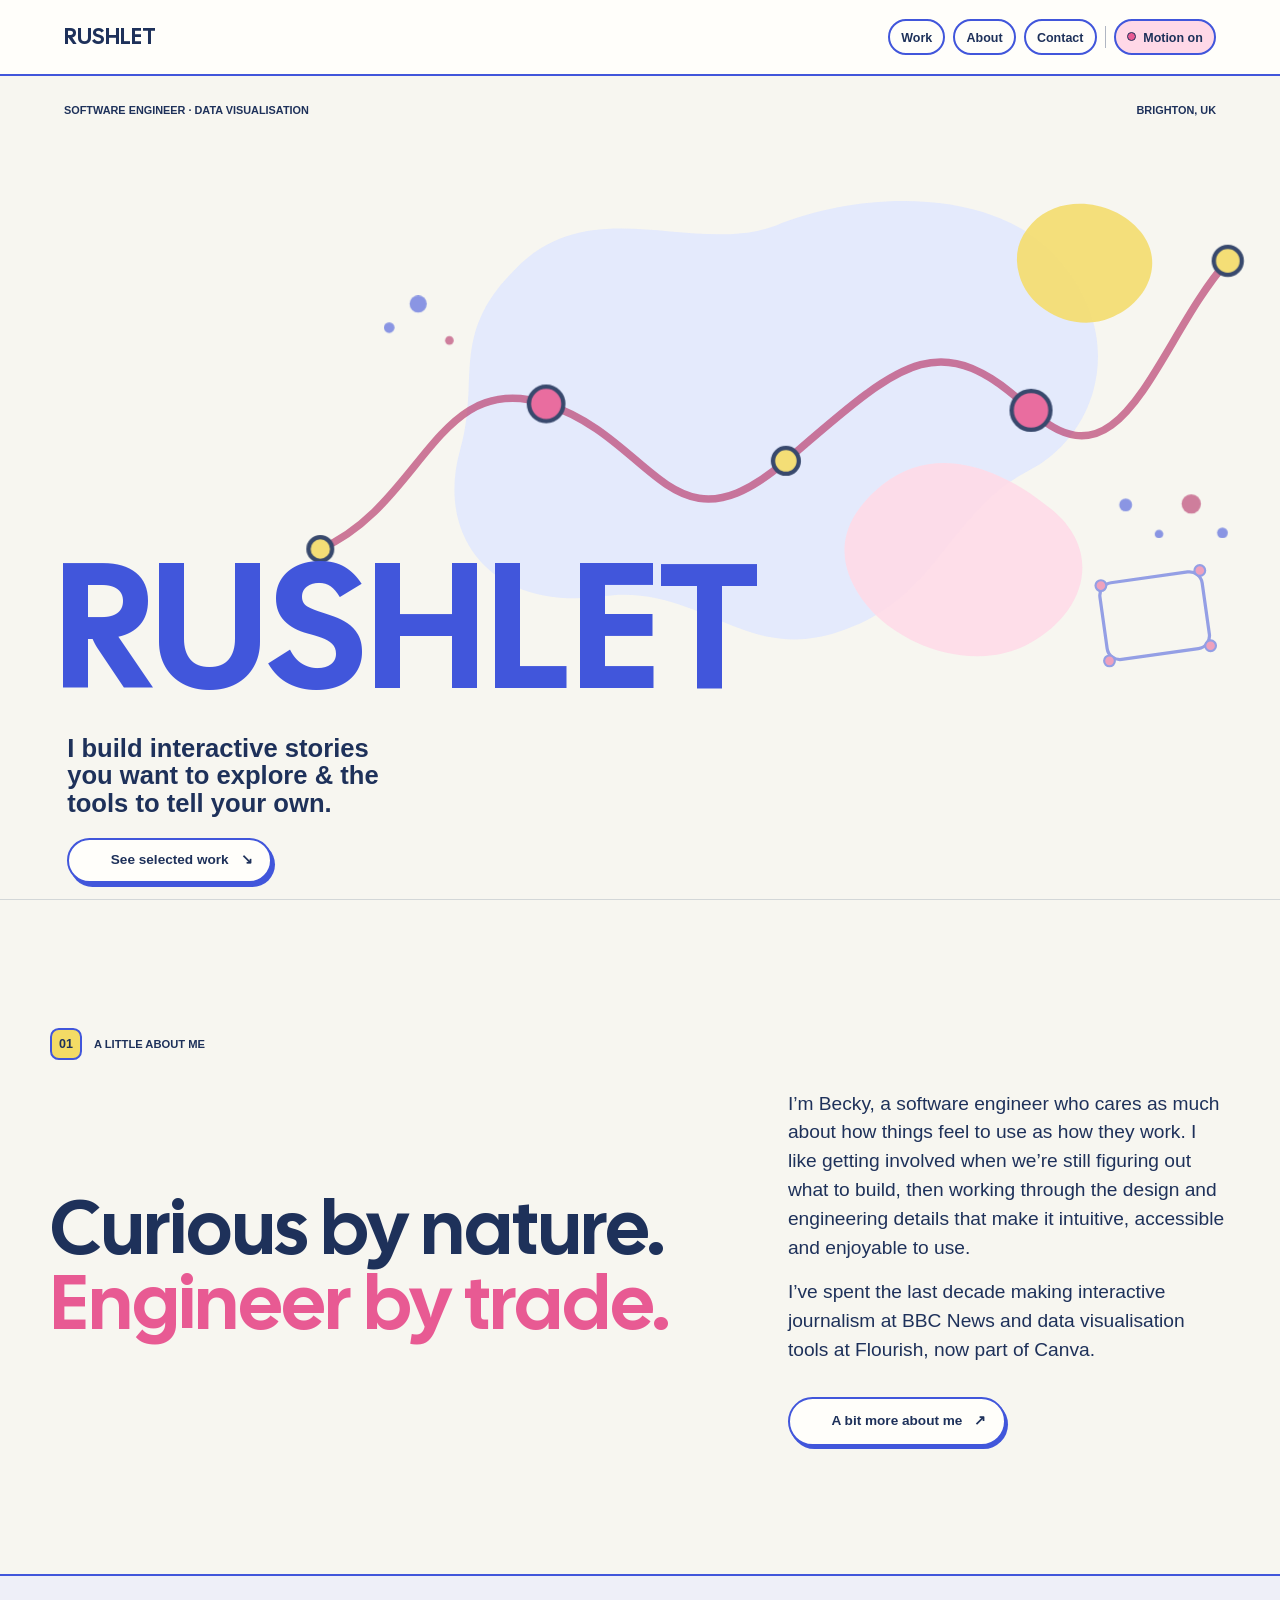
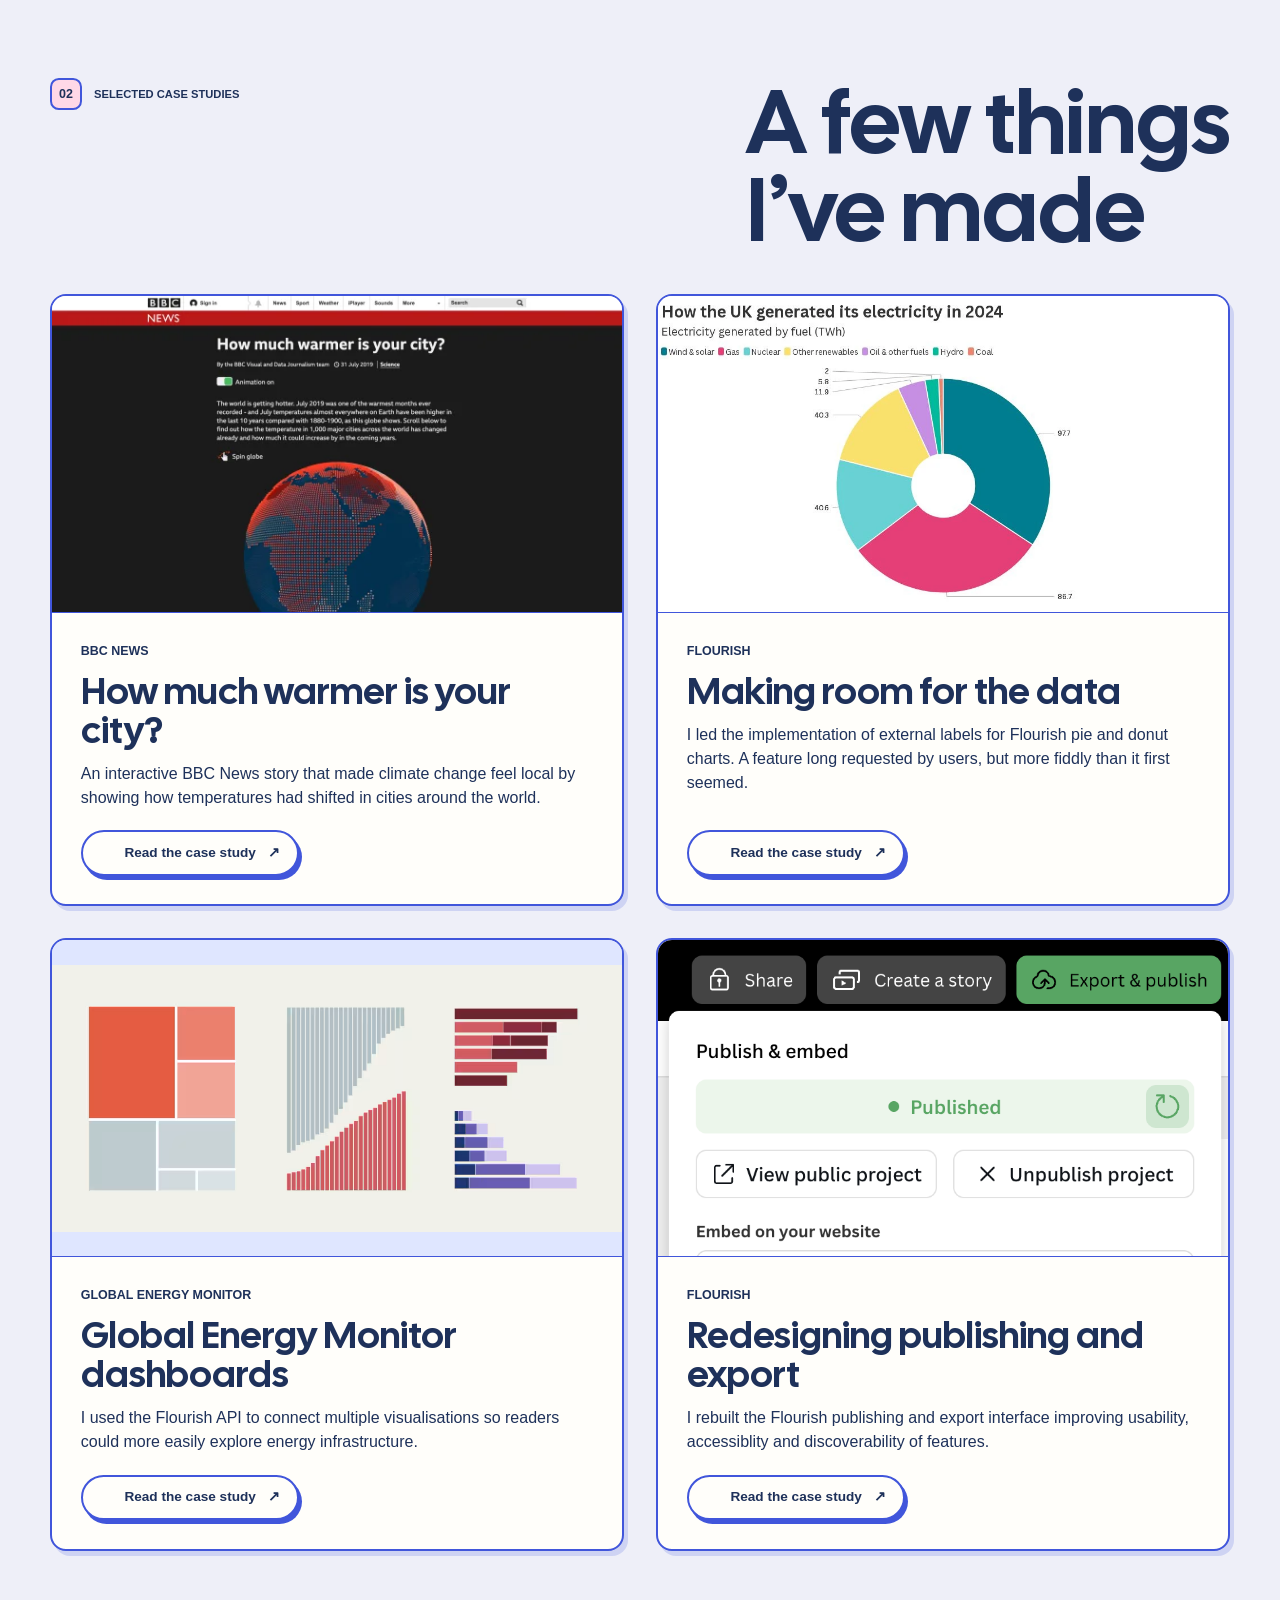
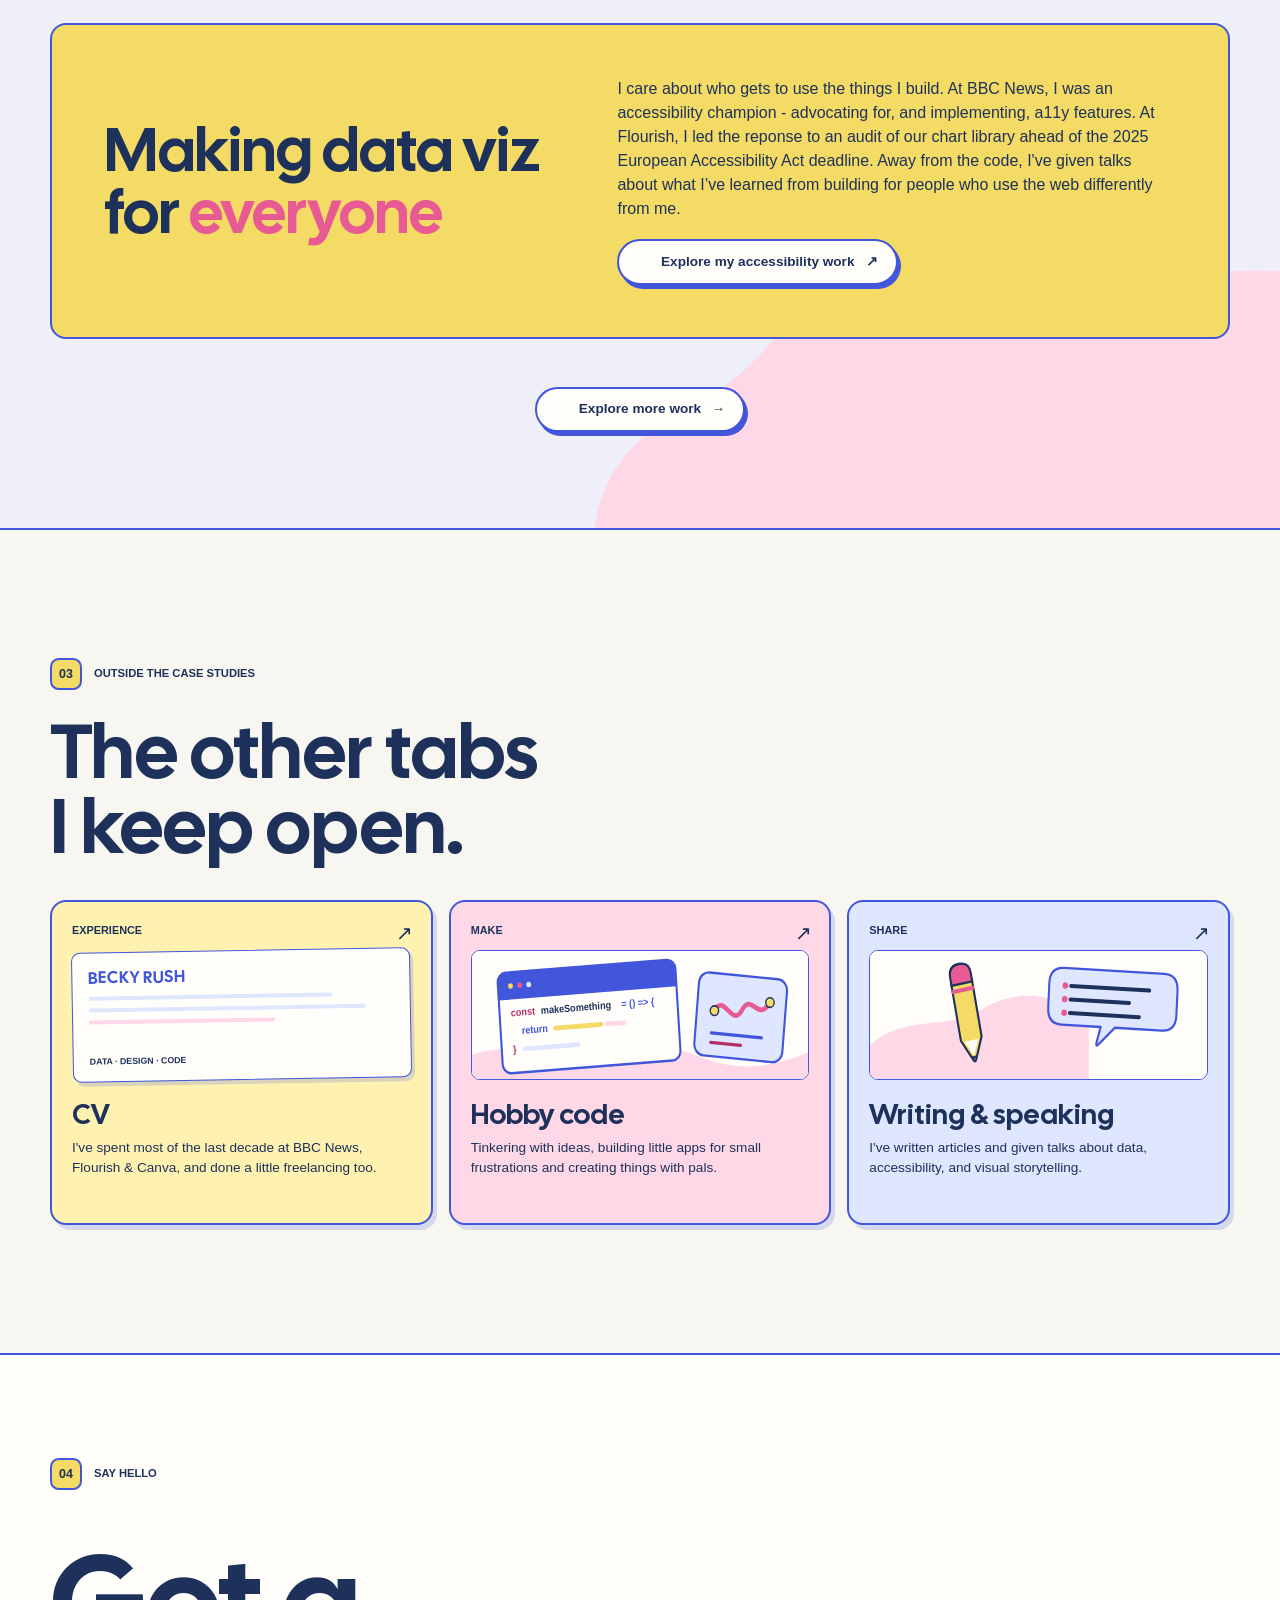
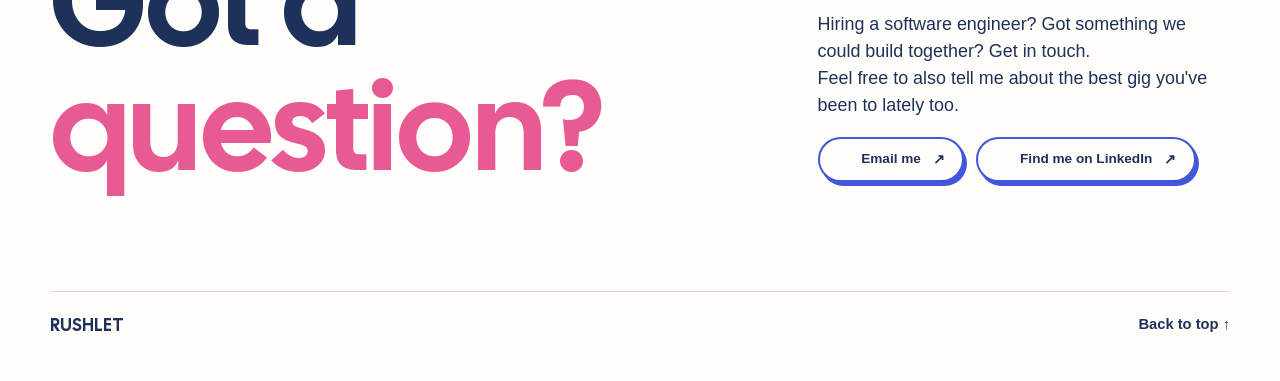
==== commit 0c057100: "finish homepage copy, make some small styling tweaks and a few more css refactors" ====
--- a/index.html
+++ b/index.html
@@ -276,15 +276,9 @@
             </div>
           </section>
           <div class="more-work-card">
-            <div>
-              <h3>More projects, talks &amp; writing</h3>
-              <p>
-                Side projects, published stories and speaking about accessible visual storytelling.
-              </p>
-            </div>
-            <a class="button-link button-blue" href="work.html"
-              >Explore all work <span aria-hidden="true">→</span></a
-            >
+            <a class="button-link" href="work.html">
+              Explore more work <span aria-hidden="true">→</span>
+            </a>
           </div>
         </div>
         <svg
@@ -307,15 +301,17 @@
         <h2 id="more-title">The other tabs<br />I keep open.</h2>
         <div class="more-grid">
           <a class="more-tile tile-yellow" href="resume.html"
-            ><span class="tile-number">EXPERIENCE</span
+            ><span class="tile-description">EXPERIENCE</span
             ><span class="resume-tile-visual" aria-hidden="true"
               ><span>BECKY RUSH</span><i></i><i></i><i></i><b>DATA · DESIGN · CODE</b></span
             ><span class="tile-title">CV</span
-            ><span class="tile-detail">BBC News, Flourish, Canva — and a few paths between.</span
+            ><span class="tile-detail"
+              >I've spent most of the last decade at BBC News, Flourish & Canva, and done a little
+              freelancing too.</span
             ><span class="tile-arrow" aria-hidden="true">↗</span></a
           >
           <a class="more-tile tile-pink" href="work.html#hobby-projects"
-            ><span class="tile-number">MAKE</span
+            ><span class="tile-description">MAKE</span
             ><svg
               class="tile-illustration code-illustration"
               viewBox="0 0 480 160"
@@ -381,11 +377,12 @@
               </g></svg
             ><span class="tile-title">Hobby code</span
             ><span class="tile-detail"
-              >Small ideas, useful experiments, and things made with friends.</span
+              >Tinkering with ideas, building little apps for small frustrations and creating things
+              with pals.</span
             ><span class="tile-arrow" aria-hidden="true">↗</span></a
           >
           <a class="more-tile tile-blue" href="work.html#writing-speaking"
-            ><span class="tile-number">SHARE</span
+            ><span class="tile-description">SHARE</span
             ><svg
               class="tile-illustration writing-illustration"
               viewBox="0 0 480 160"
@@ -434,7 +431,8 @@
               </g></svg
             ><span class="tile-title">Writing &amp; speaking</span
             ><span class="tile-detail"
-              >Notes from the work, talks about accessibility and visual storytelling.</span
+              >I've written articles and given talks about data, accessibility, and visual
+              storytelling.</span
             ><span class="tile-arrow" aria-hidden="true">↗</span></a
           >
         </div>
@@ -446,8 +444,8 @@
             <h2 id="contact-title">Got a<br /><em>question?</em></h2>
             <div class="contact-copy">
               <p>
-                I’m always happy to talk about data, accessibility, visual storytelling, and the
-                best gig you’ve been to lately.
+                Hiring a software engineer? Got something we could build together? Get in touch.<br />
+                Feel free to also tell me about the best gig you've been to lately too.
               </p>
               <div class="contact-links">
                 <a class="button-link" href="mailto:becky@rushlet.co.uk"
@@ -464,8 +462,7 @@
             </div>
           </div>
           <footer>
-            <a class="wordmark footer-mark" href="#top">RUSHLET</a
-            ><span>MADE WITH CURIOSITY IN BRIGHTON</span><a href="#top">Back to top ↑</a>
+            <a class="wordmark footer-mark" href="#top">RUSHLET</a><a href="#top">Back to top ↑</a>
           </footer>
         </div>
       </section>
--- a/styles.css
+++ b/styles.css
@@ -32,6 +32,7 @@
   --pink-ink: #b32f65;
   --pink-soft: #ffd8e7;
   --yellow: #f4db65;
+  --yellow-soft: #fff2b0;
   --lavender: #eeeff8;
   --line: 2px solid var(--blue);
   --shadow: 4px 5px 0 rgba(65, 86, 219, 0.18);
@@ -42,15 +43,12 @@
 * {
   box-sizing: border-box;
 }
-html {
-  scroll-behavior: smooth;
-  scroll-padding-top: 5.5rem;
-}
 body {
   margin: 0;
   background: var(--paper);
   color: var(--ink);
   font: 16px/1.5 var(--body);
+  overflow-x: hidden;
 }
 a {
   color: inherit;
@@ -58,7 +56,7 @@
   text-underline-offset: 0.2em;
 }
 a:focus-visible {
-  outline: 3px solid var(--pink);
+  outline: 3px solid var(--ink);
   outline-offset: 4px;
   border-radius: 3px;
 }
@@ -71,7 +69,6 @@
   font-style: normal;
 }
 .skip-link {
-  position: absolute;
   z-index: 20;
   top: 0.5rem;
   left: 0.5rem;
@@ -80,12 +77,12 @@
   padding: 0.75rem 1rem;
   border: var(--line);
   border-radius: 0.5rem;
+  position: fixed;
 }
 .skip-link:focus {
   transform: translateY(0);
 }
 .site-header {
-  height: 76px;
   display: flex;
   align-items: center;
   justify-content: space-between;
@@ -95,20 +92,21 @@
   position: sticky;
   top: 0;
   z-index: 10;
+  height: auto;
+  min-height: 76px;
+  padding-block: 0.55rem;
 }
 .wordmark {
   text-decoration: none;
   font: 900 1.4rem/1 var(--display);
+  white-space: nowrap;
+  flex-shrink: 0;
 }
 .wordmark span {
   color: var(--pink);
   font-size: 0.85em;
   margin-left: 0.12em;
-}
-.site-header nav {
-  display: flex;
-  gap: clamp(1.2rem, 3vw, 3rem);
-  align-items: center;
+  display: none;
 }
 .site-header nav a,
 footer a {
@@ -122,9 +120,6 @@
   text-decoration: underline;
 }
 .hero {
-  min-height: min(790px, calc(100svh - 76px));
-  min-height: max(620px, calc(100svh - 76px));
-  padding: 2rem clamp(1.25rem, 5vw, 5rem) 1.5rem;
   position: relative;
   overflow: hidden;
   display: flex;
@@ -132,6 +127,8 @@
   justify-content: space-between;
   background: var(--paper);
   border-bottom: 1px solid rgba(30, 49, 90, 0.16);
+  display: grid;
+  gap: 2rem;
 }
 .hero-topline,
 .hero-bottomline {
@@ -140,7 +137,6 @@
   align-items: center;
   gap: 1rem;
   position: relative;
-  z-index: 2;
   font-size: 0.68rem;
   font-weight: 800;
 }
@@ -152,22 +148,12 @@
 }
 .hero-lockup {
   display: grid;
-  grid-template-columns: minmax(0, 1fr) minmax(210px, 270px);
-  align-items: end;
   gap: 2rem;
-  position: relative;
-  z-index: 2;
 }
 .hero h1 {
   margin: -0.04em 0 -0.02em -0.055em;
   color: var(--blue);
   font: 900 clamp(5.8rem, 19vw, 17rem)/0.76 var(--display);
-  white-space: nowrap;
-}
-.hero-aside {
-  position: relative;
-  padding: 0 0 0.4rem;
-  max-width: 250px;
 }
 .hero-aside p {
   margin: 1.1rem 0 1.2rem;
@@ -198,21 +184,15 @@
   border: 2px solid var(--pink);
   border-radius: 50%;
   pointer-events: none;
-}
-.orbit-one {
-  width: 28vw;
-  height: 28vw;
-  right: 13%;
-  top: 11%;
-  opacity: 0.38;
+  z-index: 0;
 }
 .orbit-two {
+  border-color: var(--blue);
+  opacity: 0.16;
   width: 20vw;
   height: 20vw;
   right: 17%;
   top: 16%;
-  border-color: var(--blue);
-  opacity: 0.24;
 }
 .section-wrap {
   width: min(1180px, calc(100% - 2.5rem));
@@ -259,6 +239,7 @@
 .contact-layout h2 {
   margin: 0;
   font: 850 clamp(2.5rem, 6vw, 5.6rem)/0.98 var(--display);
+  align-self: anchor-center;
 }
 .intro h2 em,
 .intro-copy {
@@ -307,6 +288,10 @@
   background: var(--lavender);
   border-top: var(--line);
   border-bottom: var(--line);
+  position: relative;
+  isolation: isolate;
+  overflow: hidden;
+  padding-bottom: clamp(3rem, 5vw, 5rem);
 }
 .section-heading {
   display: flex;
@@ -331,12 +316,10 @@
   background: var(--white);
   box-shadow: var(--shadow);
   margin: 1.5rem 0 2.5rem;
+  min-width: 0;
 }
 .project-gem {
   grid-template-columns: 0.92fr 1.08fr;
-}
-.project-gem .project-art {
-  order: 2;
 }
 .project-art {
   min-height: 395px;
@@ -348,16 +331,15 @@
   overflow: hidden;
   text-decoration: none;
   border-right: 2px solid var(--blue);
+  min-width: 0;
 }
 .project-gem .project-art {
+  order: 2;
   border-right: 0;
   border-left: 2px solid var(--blue);
 }
 .art-climate {
   background: var(--pink-soft);
-}
-.art-energy {
-  background: var(--blue-soft);
 }
 .art-label {
   position: relative;
@@ -467,6 +449,7 @@
   transition:
     background-color 0.15s ease,
     color 0.15s ease;
+  max-width: 100%;
 }
 .button-link > span[aria-hidden="true"] {
   position: absolute;
@@ -536,22 +519,6 @@
   background: var(--pink);
   margin-right: 0.25rem;
 }
-.more-work-card {
-  position: relative;
-  display: flex;
-  justify-content: space-between;
-  align-items: center;
-  gap: 2rem;
-  overflow: hidden;
-  padding: clamp(1.5rem, 4vw, 1.75rem);
-  border: var(--line);
-  border-radius: 1rem;
-  box-shadow: var(--shadow);
-}
-.more-work-card h3 {
-  margin: 1.5rem 0 0;
-  font: 850 clamp(1.8rem, 3.5vw, 3rem)/1 var(--display);
-}
 .more-section {
   padding-top: clamp(5rem, 10vw, 9rem);
   padding-bottom: clamp(5rem, 10vw, 9rem);
@@ -566,8 +533,8 @@
   gap: 1rem;
 }
 .more-tile {
+  min-height: 325px;
   position: relative;
-  min-height: 235px;
   display: flex;
   flex-direction: column;
   align-items: flex-start;
@@ -591,14 +558,14 @@
   background: var(--blue-soft);
 }
 .tile-yellow {
-  background: #fff2b0;
-}
-.tile-number {
+  background: var(--yellow-soft);
+}
+.tile-description {
   font-size: 0.68rem;
   font-weight: 850;
 }
 .tile-title {
-  margin: auto 0 0.6rem;
+  margin: 1rem 0 0.6rem;
   font: 850 clamp(1.4rem, 2.2vw, 2rem)/1 var(--display);
 }
 .tile-detail {
@@ -670,57 +637,24 @@
 }
 @media (max-width: 760px) {
   .site-header {
-    height: 64px;
     padding-inline: 1.1rem;
-  }
-  .site-header nav {
-    gap: 1rem;
-  }
-  .site-header nav a {
-    font-size: 0.8rem;
-  }
-  .hero {
-    min-height: max(570px, calc(91svh - 64px));
-    padding: 1.4rem 1.1rem 1.2rem;
   }
   .hero-topline,
   .hero-bottomline {
     font-size: 0.53rem;
   }
-  .hero-topline {
-    align-items: flex-start;
-  }
   .hero-topline span:last-child {
     text-align: right;
   }
   .hero-lockup {
     grid-template-columns: 1fr;
-    gap: 1.3rem;
-    align-items: end;
-  }
-  .hero h1 {
-    font-size: clamp(4.7rem, 19.5vw, 9rem);
   }
   .hero-aside {
-    justify-self: end;
-    max-width: 220px;
     padding-right: 0.1rem;
   }
   .hero-aside p {
     margin: 0.4rem 0 0.8rem;
     font-size: 1.2rem;
-  }
-  .orbit-one {
-    width: 54vw;
-    height: 54vw;
-    right: 9%;
-    top: 13%;
-  }
-  .orbit-two {
-    width: 39vw;
-    height: 39vw;
-    right: 15%;
-    top: 18%;
   }
   .section-wrap {
     width: min(100% - 2.2rem, 600px);
@@ -739,31 +673,15 @@
   .section-heading h2 {
     font-size: clamp(3.3rem, 12vw, 5rem);
   }
-  .project-card,
-  .project-gem {
-    grid-template-columns: 1fr;
-  }
-  .project-gem .project-art {
-    order: 0;
-    border-left: 0;
-  }
   .project-art {
-    min-height: 300px;
     border-right: 0;
     border-bottom: 2px solid var(--blue);
   }
   .project-copy h3 {
     margin-top: 1.25rem;
   }
-  .more-work-card {
-    align-items: flex-start;
-    flex-direction: column;
-  }
   .more-grid {
     grid-template-columns: 1fr;
-  }
-  .more-tile {
-    min-height: 190px;
   }
   .contact-layout h2 {
     font-size: clamp(4rem, 17vw, 7rem);
@@ -779,7 +697,6 @@
   }
   .hero-bottomline {
     gap: 0.5rem;
-    font-size: 0.45rem;
   }
   .project-tags {
     gap: 0.3rem;
@@ -790,22 +707,7 @@
 }
 
 /* Portfolio pages and narrow-screen layout refinements */
-html {
-  scroll-padding-top: 5rem;
-}
-body {
-  overflow-x: hidden;
-}
-.wordmark span {
-  display: none;
-}
-.hero {
-  min-height: min(790px, calc(100svh - 76px));
-  min-height: max(540px, calc(100svh - 76px));
-}
 .hero h1 {
-  white-space: normal;
-  overflow-wrap: anywhere;
   font-size: clamp(5rem, 19vw, 17rem);
 }
 .hero-mark {
@@ -819,12 +721,6 @@
   border: 2px solid var(--ink);
   font-size: 1.45rem;
   font-weight: 800;
-}
-.project-card {
-  min-width: 0;
-}
-.project-art {
-  min-width: 0;
 }
 .image-art {
   padding: 0;
@@ -1378,6 +1274,7 @@
 }
 .resume-section > h2,
 .resume-highlights h2 {
+  color: var(--pink);
   margin: 0 0 1.5rem;
   font: 850 clamp(2rem, 4vw, 3rem)/1 var(--display);
 }
@@ -1387,11 +1284,6 @@
   gap: 2rem;
   padding: 1.35rem 0;
   border-top: 1px solid rgba(30, 49, 90, 0.2);
-}
-.resume-dates {
-  color: #586788;
-  font-size: 0.7rem;
-  font-weight: 850;
 }
 .resume-job h3 {
   margin: -0.25rem 0 0.65rem;
@@ -1421,34 +1313,12 @@
 .resume-highlights > div > h2 {
   font-size: 1.65rem;
 }
-.hero-lockup {
-  grid-template-columns: minmax(0, 1fr) minmax(210px, 270px);
-}
-.hero h1 {
-  white-space: nowrap;
-  overflow-wrap: normal;
-  font-size: clamp(3rem, calc((100vw - 10vw - 302px) / 5.2), 17rem);
-}
-.wordmark {
-  white-space: nowrap;
-  flex-shrink: 0;
-}
-.hero-orbit {
-  z-index: 0;
-}
 .orbit-one {
   width: 28vw;
   height: 28vw;
   right: 13%;
   top: 11%;
-  opacity: 0.32;
-}
-.orbit-two {
-  width: 20vw;
-  height: 20vw;
-  right: 17%;
-  top: 16%;
-  opacity: 0.2;
+  opacity: 0.24;
 }
 .hero-blob {
   position: absolute;
@@ -1462,109 +1332,12 @@
   background: var(--yellow);
   transform: rotate(-13deg);
 }
-.more-work-card .button-link.button-blue {
-  color: var(--ink);
-  background: var(--pink);
-  border-color: var(--pink);
-  box-shadow: 3px 4px 0 var(--blue);
-}
-.more-work-card .button-link.button-blue:hover {
-  box-shadow: none;
-}
-.more-tile {
-  min-height: 325px;
-}
-.tile-illustration {
-  position: relative;
-  display: block;
-  width: 100%;
-  height: 130px;
-  margin: 0.7rem 0 0.25rem;
-  overflow: hidden;
-  border: 1px solid var(--blue);
-  border-radius: 0.55rem;
-}
-.code-illustration {
-  padding: 0.75rem;
-  background: var(--white);
-}
-.code-illustration b {
-  display: block;
-  margin-bottom: 0.5rem;
-  font-size: 0.58rem;
-}
-.code-illustration i {
-  display: inline-block;
-  width: 18%;
-  height: 2.5rem;
-  margin-right: 0.25rem;
-  border: 1px solid var(--blue);
-  border-radius: 0.4rem;
-  background: var(--pink-soft);
-  transform: rotate(-3deg);
-}
-.code-illustration i:nth-of-type(2) {
-  height: 3.5rem;
-  background: var(--blue-soft);
-  transform: rotate(3deg);
-}
-.code-illustration i:nth-of-type(3) {
-  height: 2.8rem;
-  background: #fff2b0;
-  transform: rotate(-1deg);
-}
-.code-illustration i:nth-of-type(4) {
-  height: 3.8rem;
-  background: #dce7dc;
-  transform: rotate(2deg);
-}
-.code-illustration small {
-  position: absolute;
-  right: 0.7rem;
-  bottom: 0.6rem;
-  padding: 0.25rem 0.4rem;
-  border-radius: 999px;
-  background: var(--yellow);
-  font-size: 0.55rem;
-  font-weight: 800;
-}
-.writing-illustration {
-  padding: 0.65rem 0.8rem;
-  background: var(--white);
-}
-.writing-illustration b {
-  position: absolute;
-  left: 0.8rem;
-  bottom: 0.6rem;
-  z-index: 1;
-  font: 900 1.2rem/0.9 var(--display);
-}
-.writing-illustration i {
-  display: block;
-  height: 5px;
-  width: 65%;
-  margin: 0.35rem 0;
-  border-radius: 99px;
-  background: var(--blue-soft);
-  transform: rotate(-2deg);
-}
-.writing-illustration i:nth-of-type(2) {
-  width: 83%;
-  background: var(--pink-soft);
-}
-.writing-illustration i:nth-of-type(3) {
-  width: 72%;
-  background: #dce7dc;
-}
 .writing-illustration > span {
   position: absolute;
   right: 0.7rem;
   top: 0.5rem;
   color: var(--pink);
   font-size: 2rem;
-}
-.more-tile .tile-title {
-  margin: 0.5rem 0 0.6rem;
 }
 .resume-tile-visual {
   display: flex;
@@ -1824,7 +1597,7 @@
   margin-left: 6%;
 }
 .yellow-slot {
-  background: #fff2b0;
+  background: var(--yellow-soft);
   margin-left: 12%;
 }
 .festi-bottom {
@@ -1838,7 +1611,7 @@
   align-items: center;
   justify-content: center;
   gap: 0.25rem;
-  background: #fff2b0;
+  background: var(--yellow-soft);
 }
 .produce-art > span,
 .produce-art > b {
@@ -1979,30 +1752,15 @@
 }
 @media (max-width: 820px) {
   .site-header {
-    height: auto;
-    min-height: 64px;
-    padding-block: 0.75rem;
     gap: 0.8rem;
-  }
-  .site-header nav {
-    flex-wrap: wrap;
-    justify-content: flex-end;
-    gap: 0.65rem 1rem;
   }
   .hero {
     min-height: min(720px, calc(100svh - 64px));
-    min-height: max(500px, calc(100svh - 64px));
-  }
-  .hero-lockup {
-    grid-template-columns: minmax(0, 1fr);
-    gap: 1rem;
+    padding: 1.4rem 1.1rem 2rem;
+    gap: 1.5rem;
   }
   .hero h1 {
     font-size: clamp(3.4rem, 16vw, 11rem);
-  }
-  .hero-aside {
-    justify-self: end;
-    max-width: 240px;
   }
   .hero-squiggle {
     top: 14%;
@@ -2039,12 +1797,6 @@
   .wordmark {
     font-size: 1.15rem;
   }
-  .site-header nav {
-    gap: 0.45rem 0.8rem;
-  }
-  .site-header nav a {
-    font-size: 0.78rem;
-  }
   .hero {
     min-height: 570px;
     padding-inline: 1rem;
@@ -2055,14 +1807,9 @@
   }
   .hero-lockup {
     grid-template-columns: 1fr;
-    gap: 1rem;
   }
   .hero h1 {
     font-size: clamp(4rem, 19vw, 7.5rem);
-  }
-  .hero-aside {
-    justify-self: end;
-    max-width: 240px;
   }
   .hero-orbit {
     opacity: 0.16;
@@ -2100,13 +1847,6 @@
   .project-copy h3 {
     font-size: clamp(2rem, 9vw, 3rem);
   }
-  .more-work-card {
-    flex-direction: column;
-    align-items: flex-start;
-  }
-  .more-work-card .button-link {
-    max-width: 100%;
-  }
   .work-list-grid,
   .published-grid,
   .writing-grid,
@@ -2182,16 +1922,8 @@
   }
 }
 
-/* Homepage hero: a single data-inspired illustration, kept behind the name. */
-.hero {
-  min-height: max(610px, min(790px, calc(100svh - 76px)));
-  padding: 1.6rem clamp(1.25rem, 5vw, 5rem) 2rem;
-  display: grid;
-  grid-template-rows: auto 1fr;
-  gap: 2rem;
-}
+/* Homepage hero layout and chart animation */
 .hero-topline {
-  display: grid;
   grid-template-columns: 1fr auto;
   align-items: center;
   gap: 1rem;
@@ -2201,37 +1933,10 @@
   font-size: 0.68rem;
   font-weight: 850;
 }
-.hero-tools {
-  display: flex;
-  align-items: center;
-  gap: 1rem;
-}
-.hero-lockup {
-  grid-template-columns: minmax(0, 1fr) minmax(260px, 330px);
-  align-items: center;
-  gap: clamp(2rem, 4vw, 4rem);
-}
 .hero h1 {
   position: relative;
   z-index: 2;
-  width: max-content;
-  max-width: none;
-  white-space: nowrap;
-  overflow-wrap: normal;
-  font-size: clamp(3rem, calc((100vw - 10vw - 362px) / 4.6), 17rem);
   line-height: 0.86;
-}
-.hero-aside {
-  position: relative;
-  z-index: 3;
-  justify-self: end;
-  width: 100%;
-  max-width: 330px;
-  padding: clamp(1.1rem, 2.2vw, 1.6rem);
-  border: 2px solid var(--blue);
-  border-radius: 1rem;
-  background: var(--yellow);
-  box-shadow: var(--shadow);
 }
 .hero-aside .hero-aside-label {
   margin: 0 0 1rem;
@@ -2272,21 +1977,10 @@
   border: 1.5px solid var(--ink);
   border-radius: 50%;
   background: var(--paper);
-  margin-bottom: 0.125rem;
+  margin-bottom: 0.25rem;
 }
 .motion-toggle[aria-pressed="true"] .motion-indicator {
   background: var(--pink);
-}
-.hero-dataviz {
-  position: absolute;
-  z-index: 1;
-  top: 14%;
-  right: 2%;
-  width: min(68vw, 900px);
-  max-height: 78%;
-  overflow: visible;
-  opacity: 0.82;
-  pointer-events: none;
 }
 .hero-chart-grid {
   opacity: 0.13;
@@ -2294,21 +1988,6 @@
 .hero-chart-area {
   fill: var(--blue-soft);
   opacity: 0.82;
-}
-.hero-chart-line {
-  fill: none;
-  stroke: var(--pink);
-  stroke-width: 9;
-  stroke-linecap: round;
-  stroke-linejoin: round;
-}
-.hero-chart-points circle {
-  fill: var(--yellow);
-  stroke: var(--ink);
-  stroke-width: 4;
-}
-.hero-chart-points circle:nth-child(even) {
-  fill: var(--pink);
 }
 .hero-chart-axis {
   fill: none;
@@ -2362,79 +2041,16 @@
   }
 }
 @media (max-width: 820px) {
-  .hero {
-    min-height: max(620px, calc(100svh - 64px));
-    padding: 1.4rem 1.1rem 2rem;
-    gap: 1.5rem;
-  }
-  .hero-lockup {
-    grid-template-columns: minmax(0, 1fr);
-    gap: 1.2rem;
-    align-items: start;
-  }
-  .hero h1 {
-    font-size: clamp(2.8rem, calc((100vw - 2.2rem) / 4.6), 11rem);
-  }
-  .hero-aside {
-    justify-self: stretch;
-    width: 100%;
-    max-width: none;
-  }
   .hero-aside > p:not(.hero-aside-label) {
     max-width: 38ch;
   }
-  .hero-dataviz {
-    top: 24%;
-    right: -12%;
-    width: 92vw;
-    max-height: none;
-    opacity: 0.5;
-  }
 }
 @media (max-width: 620px) {
-  .hero {
-    min-height: max(640px, calc(100svh - 64px));
-    padding-inline: 1rem;
-  }
-  .hero-topline {
-    grid-template-columns: 1fr;
-    gap: 0.7rem;
-  }
-  .hero-tools {
-    justify-content: space-between;
-  }
-  .hero-role,
-  .hero-location {
-    font-size: 0.58rem;
-  }
-  .hero h1 {
-    font-size: clamp(2.7rem, calc((100vw - 2rem) / 4.6), 7.5rem);
-  }
-  .hero-aside {
-    padding: 1.1rem;
-  }
   .hero-aside > p:not(.hero-aside-label) {
     font-size: clamp(1.2rem, 5vw, 1.55rem);
   }
-  .hero-dataviz {
-    top: 27%;
-    right: -38%;
-    width: 130vw;
-    opacity: 0.38;
-  }
-}
-@media (max-width: 380px) {
-  .hero-role,
-  .hero-location {
-    font-size: 0.53rem;
-  }
-  .motion-toggle {
-    font-size: 0.64rem;
-  }
-  .hero h1 {
-    font-size: clamp(2.5rem, calc((100vw - 2rem) / 4.6), 3.4rem);
-  }
-}
+}
+
 @media (max-width: 440px) {
   .story-grid,
   .hobby-grid {
@@ -2473,36 +2089,14 @@
   .project-meta {
     font-size: 0.57rem;
   }
-  .button-link {
-    max-width: 100%;
-    gap: 0.65rem;
-    padding-inline: 0.8rem;
-  }
 }
 
-/* Keep the homepage hero close to its original, quieter composition. */
-.hero-lockup {
-  grid-template-columns: minmax(0, 1fr) minmax(210px, 270px);
-  gap: clamp(1rem, 3vw, 2.5rem);
-}
+/* Hero accents, project illustrations, and previews */
 .hero h1 {
   width: max-content;
   max-width: none;
   white-space: nowrap;
   overflow-wrap: normal;
-  font-size: clamp(3rem, calc((100vw - 10vw - 302px) / 4.6), 17rem);
-}
-.hero-aside {
-  max-width: 250px;
-}
-.hero-orbit {
-  z-index: 0;
-}
-.orbit-one {
-  opacity: 0.24;
-}
-.orbit-two {
-  opacity: 0.16;
 }
 .hero-bottomline,
 .hero-topline {
@@ -2517,15 +2111,6 @@
 }
 .project-actions .text-link {
   margin: 0.25rem 0;
-}
-.more-work-card .button-link.button-blue {
-  color: var(--white);
-  background: var(--pink-ink);
-  border-color: var(--pink-ink);
-  box-shadow: 3px 4px 0 var(--blue);
-}
-.more-work-card .button-link.button-blue:hover {
-  box-shadow: none;
 }
 .tile-illustration {
   position: relative;
@@ -2542,12 +2127,15 @@
   background: var(--white);
 }
 .code-illustration b {
+  font-size: 0.58rem;
   display: block;
   margin-bottom: 0.45rem;
   color: var(--blue);
   font: 850 0.75rem var(--display);
 }
 .code-illustration i {
+  border: 1px solid var(--blue);
+  transform: rotate(-3deg);
   display: block;
   width: 82%;
   height: 7px;
@@ -2556,17 +2144,27 @@
   background: var(--blue-soft);
 }
 .code-illustration i:nth-of-type(2) {
+  height: 3.5rem;
+  transform: rotate(3deg);
   width: 68%;
   background: var(--pink-soft);
 }
 .code-illustration i:nth-of-type(3) {
+  height: 2.8rem;
   width: 90%;
+  background: var(--yellow-soft);
+  transform: rotate(-1deg);
 }
 .code-illustration i:nth-of-type(4) {
+  height: 3.8rem;
+  transform: rotate(2deg);
   width: 52%;
-  background: #fff2b0;
+  background: var(--yellow-soft);
 }
 .code-illustration small {
+  padding: 0.25rem 0.4rem;
+  border-radius: 999px;
+  background: var(--yellow);
   position: absolute;
   right: 0.75rem;
   bottom: 0.6rem;
@@ -2575,11 +2173,14 @@
   font-weight: 800;
 }
 .writing-illustration {
+  padding: 0.65rem 0.8rem;
   display: grid;
   place-items: center;
   background: var(--white);
 }
 .writing-illustration b {
+  left: 0.8rem;
+  bottom: 0.6rem;
   position: relative;
   z-index: 1;
   color: var(--ink);
@@ -2587,6 +2188,9 @@
   font: 900 1.25rem/0.9 var(--display);
 }
 .writing-illustration i {
+  display: block;
+  margin: 0.35rem 0;
+  transform: rotate(-2deg);
   position: absolute;
   width: 36px;
   height: 36px;
@@ -2600,6 +2204,7 @@
   background: var(--yellow);
 }
 .writing-illustration i:nth-of-type(2) {
+  width: 83%;
   right: 15%;
   top: 13%;
   background: var(--blue-soft);
@@ -2619,12 +2224,10 @@
   font-size: 1.3rem;
   font-weight: 900;
 }
-.resume-section > h2,
-.resume-highlights h2 {
-  color: var(--pink);
-}
 .resume-dates {
   display: inline-block;
+  font-size: 0.7rem;
+  font-weight: 850;
   width: fit-content;
   height: fit-content;
   padding: 0.22rem 0.4rem;
@@ -2720,16 +2323,10 @@
 
 @media (max-width: 820px) {
   .hero-lockup {
-    grid-template-columns: minmax(0, 1fr);
     gap: 1rem;
-  }
-  .hero h1 {
-    font-size: clamp(3rem, calc((100vw - 2rem) / 4.6), 11rem);
   }
   .hero-aside {
     justify-self: stretch;
-    width: 100%;
-    max-width: none;
   }
   .hero-aside p {
     max-width: 32ch;
@@ -2750,17 +2347,6 @@
   }
 }
 @media (max-width: 620px) {
-  .hero h1 {
-    font-size: clamp(2.8rem, calc((100vw - 2rem) / 4.6), 7.5rem);
-  }
-  .hero-aside {
-    justify-self: stretch;
-    width: 100%;
-    max-width: none;
-  }
-  .hero-aside p {
-    max-width: 32ch;
-  }
   .project-actions {
     align-items: flex-start;
     gap: 1rem;
@@ -2781,7 +2367,7 @@
   }
 }
 
-/* Homepage hero refinement: open copy, playful data shapes, clear mobile hierarchy. */
+/* Homepage hero composition and responsive layout */
 .hero {
   min-height: max(620px, min(800px, calc(100svh - 76px)));
   padding: 1.6rem clamp(1.25rem, 5vw, 5rem) 2rem;
@@ -2798,6 +2384,8 @@
   font-size: clamp(3rem, calc((100vw - 10vw - 420px) / 4.1), 17rem);
 }
 .hero-aside {
+  position: relative;
+  z-index: 3;
   justify-self: end;
   width: 100%;
   max-width: 390px;
@@ -2815,6 +2403,10 @@
   line-height: 1.16;
 }
 .hero-dataviz {
+  position: absolute;
+  z-index: 1;
+  overflow: visible;
+  pointer-events: none;
   top: 7%;
   right: -2%;
   width: min(84vw, 1120px);
@@ -2876,30 +2468,10 @@
   stroke-width: 2;
 }
 
-.more-work-card .button-link.button-blue {
-  margin-right: clamp(0.75rem, 2vw, 2rem);
-  border: var(--line);
-  border-radius: 999px;
-  background: var(--white);
-  color: var(--ink);
-  padding-inline: 2.6rem;
-  box-shadow: none;
-}
-.more-work-card .button-link.button-blue > span[aria-hidden="true"] {
-  right: 1.35rem;
-}
-.more-work-card .button-link.button-blue:hover {
-  background: var(--blue-soft);
-  box-shadow: none;
-}
 @media (max-width: 380px) {
   .button-link {
+    gap: 0.65rem;
     padding-inline: 2.2rem;
-  }
-}
-@media (max-width: 900px) {
-  .more-work-card .button-link.button-blue {
-    margin-right: 0;
   }
 }
 
@@ -2937,9 +2509,6 @@
     grid-template-columns: 1fr;
     gap: 0.7rem;
   }
-  .hero-tools {
-    justify-content: space-between;
-  }
   .hero-role,
   .hero-location {
     font-size: 0.58rem;
@@ -2983,9 +2552,7 @@
 
 @media (min-width: 621px) {
   .hero-topline {
-    display: block;
     position: static;
-    width: 100%;
   }
   .hero-role {
     position: absolute;
@@ -3012,10 +2579,6 @@
     min-height: max(620px, calc(100svh - 76px));
     padding-bottom: 1rem;
   }
-  .hero-tools {
-    justify-self: end;
-    justify-content: flex-end;
-  }
   .hero-aside {
     justify-self: start;
     max-width: 560px;
@@ -3062,19 +2625,24 @@
   justify-content: space-between;
 }
 .hero-tools {
+  display: flex;
+  align-items: center;
+  gap: 1rem;
   justify-self: end;
   margin-left: auto;
   justify-content: flex-end;
 }
 .site-header nav {
+  display: flex;
+  align-items: center;
   gap: 0.5rem;
+  flex-wrap: wrap;
+  justify-content: flex-end;
 }
 .site-header nav a {
   display: inline-flex;
   align-items: center;
-  min-height: 2.1rem;
   padding: 0.35rem 0.7rem;
-  border: 1px solid var(--blue);
   border-radius: 999px;
   background: var(--white);
   font-size: 0.78rem;
@@ -3106,7 +2674,6 @@
   border-left: 1px solid rgba(30, 49, 90, 0.35);
 }
 .site-header nav .motion-toggle {
-  min-height: 2.1rem;
   padding: 0.35rem 0.7rem;
   border: 2px solid var(--blue);
   background: var(--pink-soft);
@@ -3156,52 +2723,18 @@
   }
 }
 .more-work-card {
-  align-items: flex-start;
-  flex-direction: column;
-  gap: 1.25rem;
-  isolation: isolate;
+  display: flex;
+  justify-content: center;
+  align-items: center;
   position: relative;
-  margin-top: clamp(2rem, 4vw, 3rem);
   padding: clamp(2rem, 4vw, 3rem) 0 2rem;
   overflow: visible;
   background: transparent;
   border: 0;
-  border-top: 1px solid rgba(30, 49, 90, 0.25);
   border-radius: 0;
   box-shadow: none;
 }
-.more-work-card::after {
-  display: none;
-}
-.more-work-card > div {
-  position: relative;
-  z-index: 1;
-  max-width: 55ch;
-}
-.more-work-card h3 {
-  font-size: clamp(1.5rem, 2.7vw, 2.25rem);
-  line-height: 1.1;
-}
-.more-work-card > div > p:not(.eyebrow) {
-  max-width: 50ch;
-  margin: 0.65rem 0 0;
-  font-size: 1rem;
-}
-.more-work-card .button-link.button-blue {
-  position: relative;
-  z-index: 1;
-  flex-shrink: 0;
-  margin-right: 0;
-  background: var(--white);
-  color: var(--ink);
-  padding-inline: 2.6rem;
-}
-.more-work-card .button-link.button-blue > span[aria-hidden="true"] {
-  right: 1.35rem;
-}
-.more-work-card .button-link.button-blue:hover {
-  background: var(--blue-soft);
-}
+
 .motion-enabled .button-link,
 .motion-enabled .pill-link {
   box-shadow: 3px 4px 0 var(--blue);
@@ -3231,11 +2764,6 @@
   transform: translate(3px, 4px);
   background: var(--blue-soft);
   box-shadow: none;
-}
-.work-section {
-  position: relative;
-  isolation: isolate;
-  overflow: hidden;
 }
 .work-section > .section-wrap {
   position: relative;
@@ -3255,14 +2783,6 @@
 .work-blob path {
   fill: var(--pink-soft);
 }
-.work-section {
-  padding-bottom: clamp(3rem, 5vw, 5rem);
-}
-@media (max-width: 900px) {
-  .more-work-card {
-    align-items: flex-start;
-  }
-}
 @media (max-width: 620px) {
   .work-blob {
     right: clamp(-6rem, -12vw, -2rem);
@@ -3270,10 +2790,6 @@
     width: 130vw;
     height: clamp(11rem, 42vw, 16rem);
   }
-}
-.more-work-card .button-link.button-blue {
-  padding-left: 1.6rem;
-  padding-right: 2.6rem;
 }
 .site-header nav a,
 .motion-toggle {
@@ -3368,6 +2884,7 @@
 .access-band h2 {
   margin: 0;
   font: 850 clamp(1.8rem, 5vw, 3.8rem)/1.02 var(--display);
+  align-self: anchor-center;
 }
 .access-feature p {
   margin: 0 0 1.15rem;
@@ -3572,6 +3089,7 @@
   cursor: default;
 }
 html {
+  scroll-padding-top: 5rem;
   scroll-behavior: auto;
 }
 html.site-motion-on {
@@ -3588,27 +3106,10 @@
   outline-offset: 4px;
   box-shadow: 0 0 0 4px var(--white);
 }
-a:focus-visible {
-  outline-color: var(--ink);
-}
-.skip-link {
-  position: fixed;
-}
-.site-header {
-  height: auto;
-  min-height: 76px;
-  padding-block: 0.55rem;
-}
-.site-header nav {
-  flex-wrap: wrap;
-  justify-content: flex-end;
-}
 .site-header nav a,
 .site-header nav .motion-toggle {
+  padding-block: 0.4rem 0.2rem;
   min-height: 2.25rem;
-}
-.button-link {
-  max-width: 100%;
 }
 .text-link,
 .back-link {
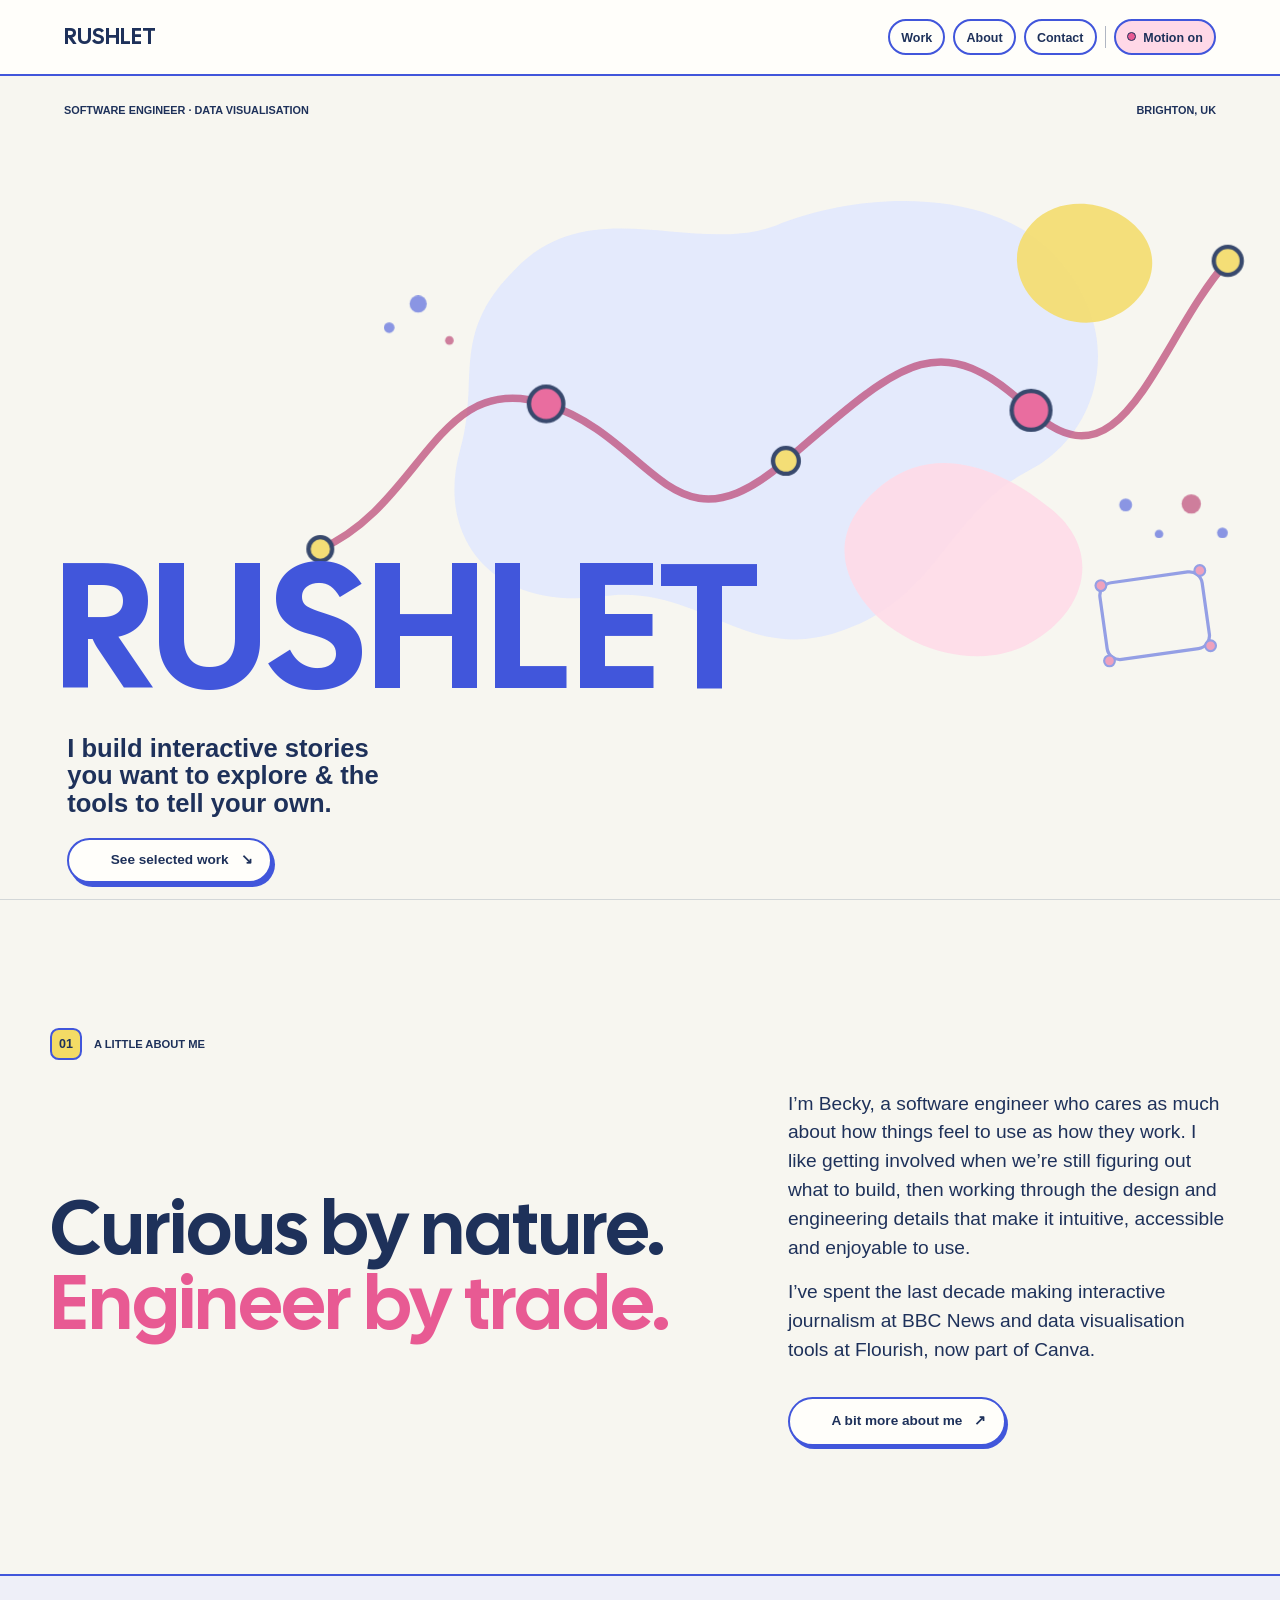
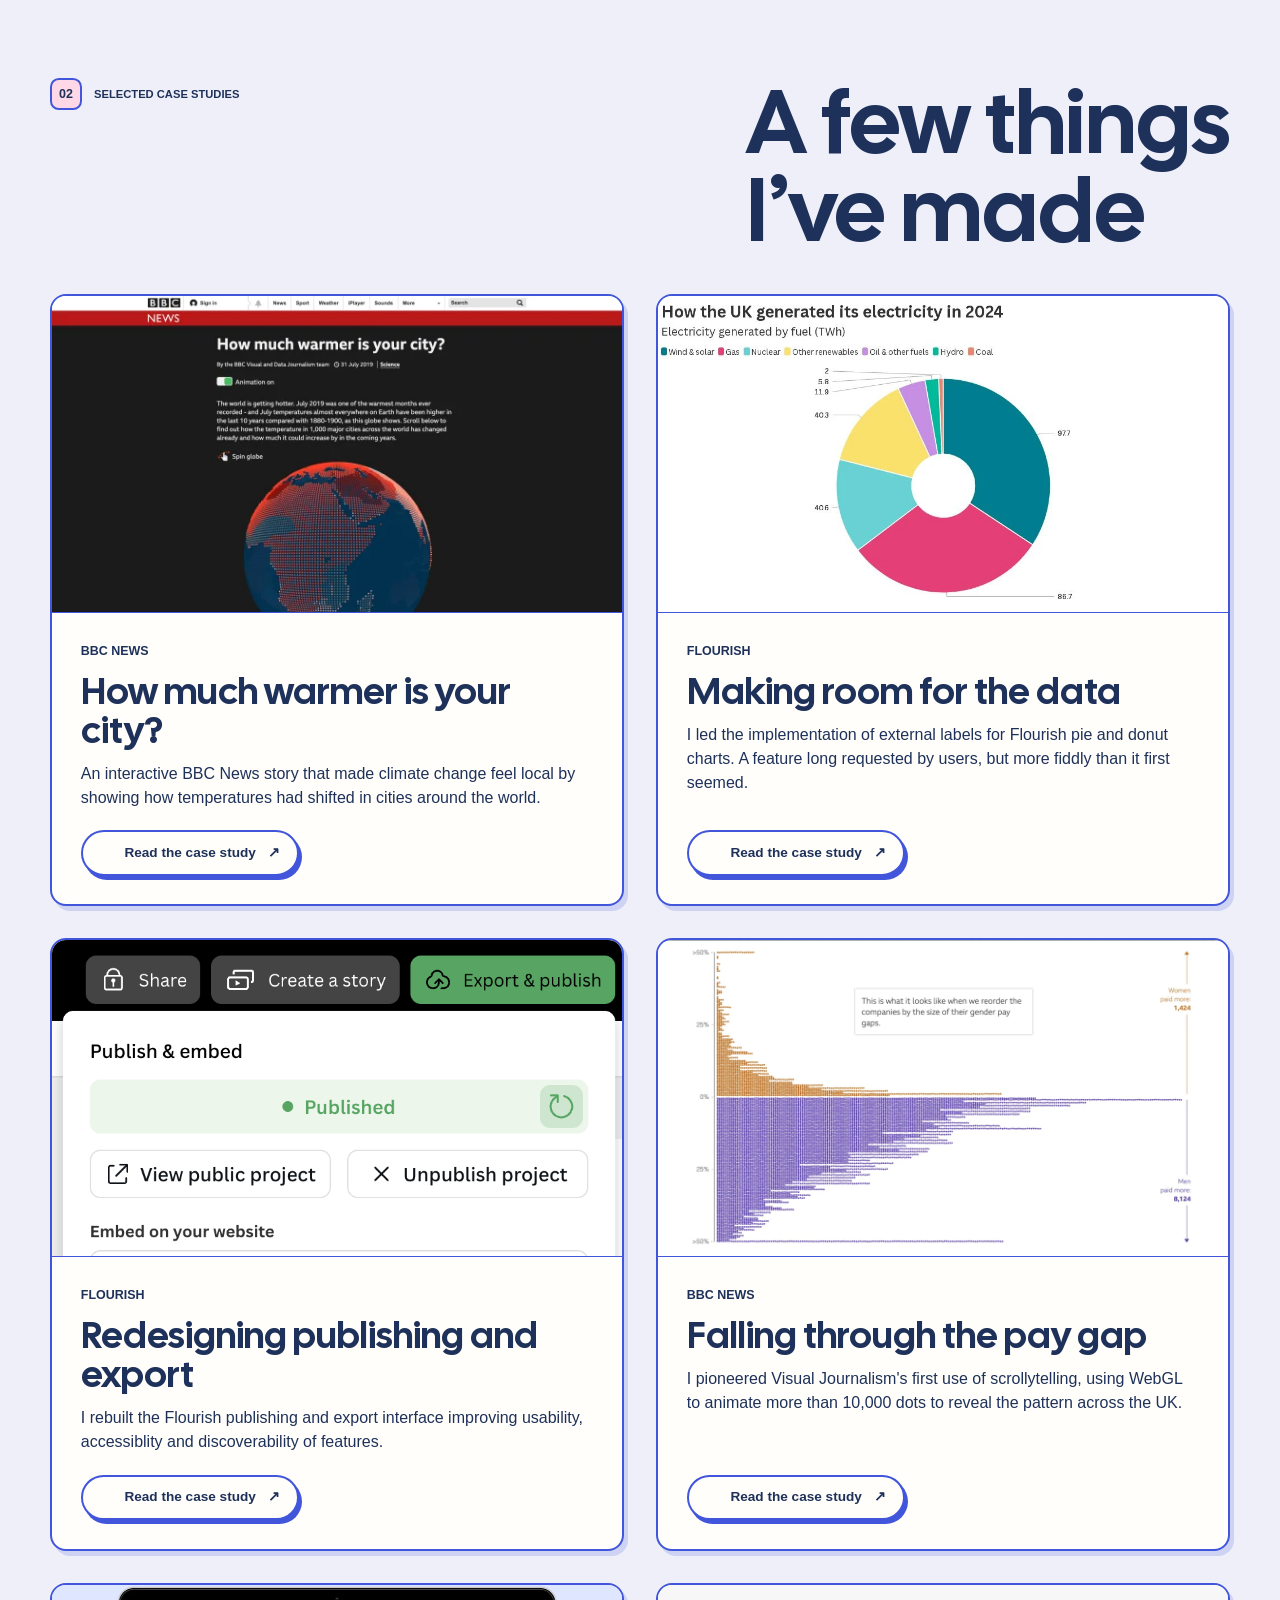
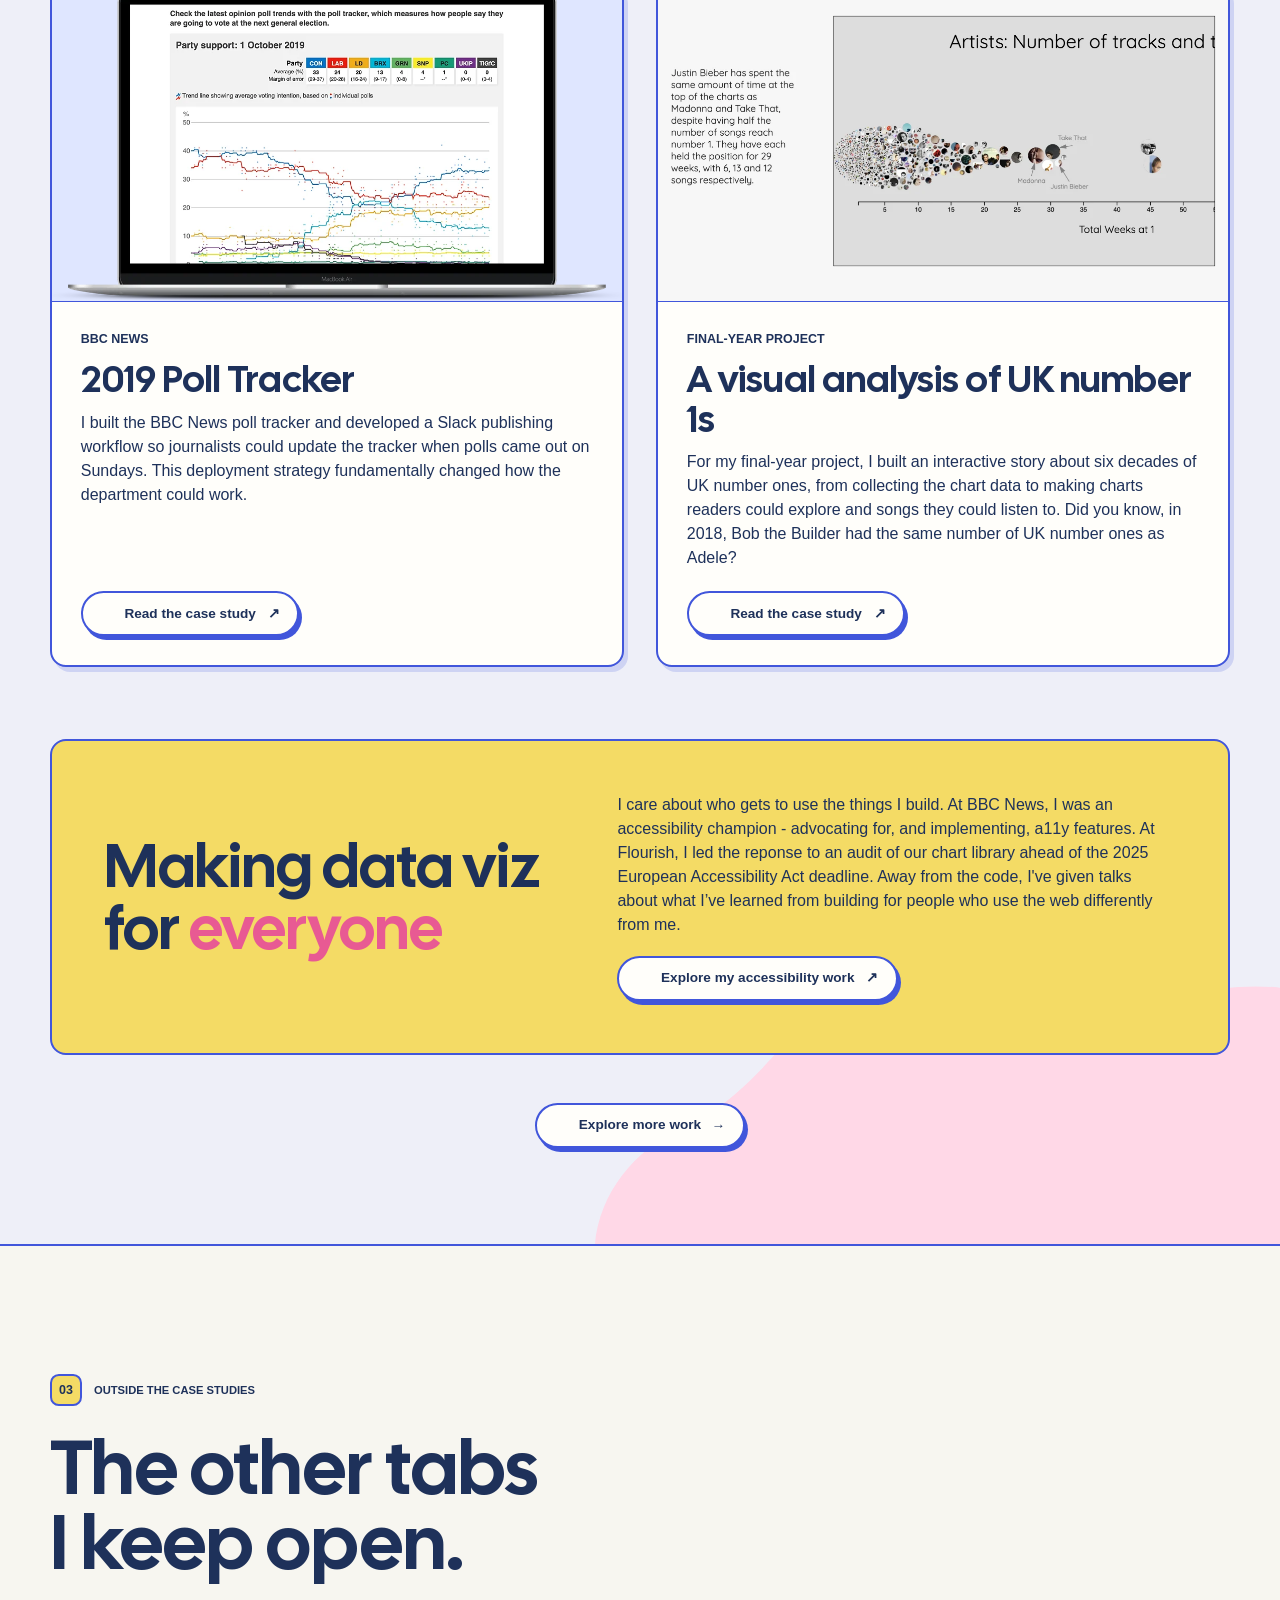
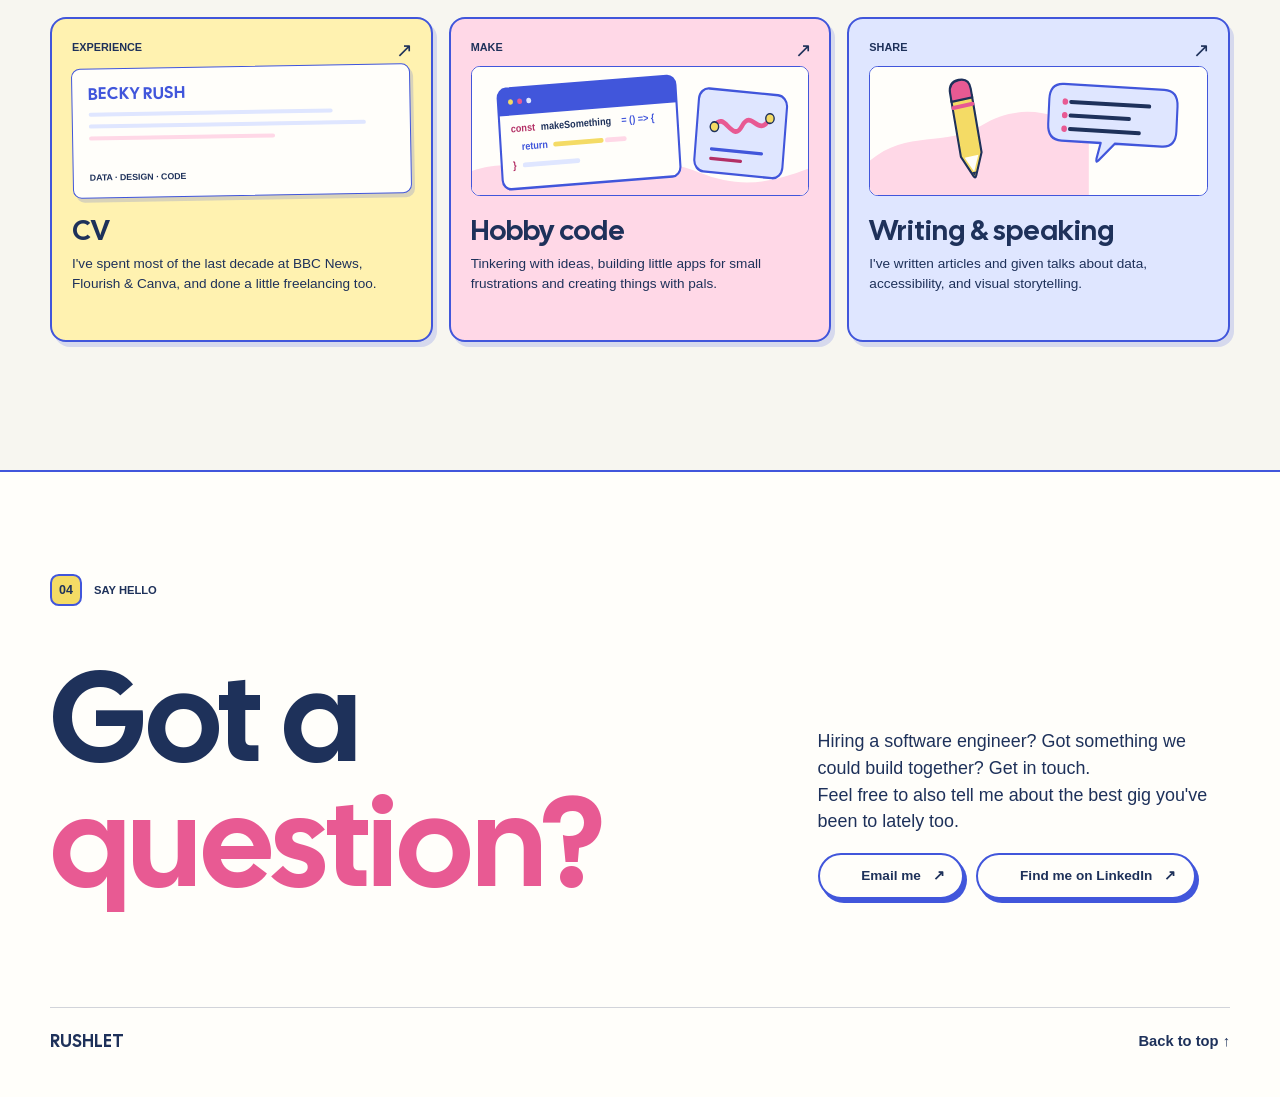
==== commit 66ddcbe5: "update case studies on homepage" ====
--- a/index.html
+++ b/index.html
@@ -18,20 +18,22 @@
     <header class="site-header">
       <a class="wordmark" href="index.html" aria-label="Becky Rush, home">RUSHLET</a>
       <nav aria-label="Main navigation">
-        <a href="work.html">Work</a><a href="resume.html">About</a><a href="#contact">Contact</a
-        ><span class="nav-motion-group" hidden
-          ><span class="nav-separator" aria-hidden="true"></span
-          ><button
+        <a href="work.html">Work</a>
+        <a href="resume.html">About</a>
+        <a href="#contact">Contact</a>
+        <span class="nav-motion-group" hidden>
+          <span class="nav-separator" aria-hidden="true"></span>
+          <button
             class="motion-toggle"
             type="button"
             data-hero-motion-toggle
             aria-label="Motion"
             aria-pressed="false"
           >
-            <span class="motion-indicator" aria-hidden="true"></span
-            ><span data-hero-motion-label>Motion off</span>
-          </button></span
-        >
+            <span class="motion-indicator" aria-hidden="true"></span>
+            <span data-hero-motion-label>Motion off</span>
+          </button>
+        </span>
       </nav>
     </header>
     <main id="main" tabindex="-1">
@@ -46,9 +48,10 @@
           <h1 id="hero-title">RUSHLET</h1>
           <div class="hero-aside">
             <p>I build interactive stories you want to explore & the tools to tell your own.</p>
-            <a class="button-link" href="#work"
-              >See selected work <span aria-hidden="true">↘</span></a
-            >
+            <a class="button-link" href="#work">
+              See selected work
+              <span aria-hidden="true">↘</span>
+            </a>
           </div>
         </div>
         <svg class="hero-dataviz" viewBox="0 0 1000 600" aria-hidden="true" focusable="false">
@@ -95,10 +98,15 @@
       </section>
       <section class="intro section-wrap" id="about" aria-labelledby="about-title">
         <p class="eyebrow">
-          <span class="eyebrow-icon" aria-hidden="true">01</span> A LITTLE ABOUT ME
+          <span class="eyebrow-icon" aria-hidden="true">01</span>
+          A LITTLE ABOUT ME
         </p>
         <div class="intro-grid">
-          <h2 id="about-title">Curious by nature.<br /><em>Engineer by trade.</em></h2>
+          <h2 id="about-title">
+            Curious by nature.
+            <br />
+            <em>Engineer by trade.</em>
+          </h2>
           <div class="intro-copy">
             <p>
               I’m Becky, a software engineer who cares as much about how things feel to use as how
@@ -110,9 +118,10 @@
               I’ve spent the last decade making interactive journalism at BBC News and data
               visualisation tools at Flourish, now part of Canva.
             </p>
-            <a class="pill-link" href="resume.html"
-              >A bit more about me <span aria-hidden="true">↗</span></a
-            >
+            <a class="pill-link" href="resume.html">
+              A bit more about me
+              <span aria-hidden="true">↗</span>
+            </a>
           </div>
         </div>
       </section>
@@ -123,7 +132,11 @@
               <span class="eyebrow-icon pink-icon" aria-hidden="true">02</span>
               SELECTED CASE STUDIES
             </p>
-            <h2 id="work-title">A few things<br />I’ve made</h2>
+            <h2 id="work-title">
+              A few things
+              <br />
+              I’ve made
+            </h2>
           </div>
           <div class="featured-grid">
             <article class="featured-card">
@@ -159,7 +172,8 @@
                   href="case-study-warmer.html"
                   aria-label="Read the case study about How much warmer is your city?"
                 >
-                  Read the case study <span aria-hidden="true">↗</span>
+                  Read the case study
+                  <span aria-hidden="true">↗</span>
                 </a>
               </div>
             </article>
@@ -191,39 +205,8 @@
                   href="case-study-pie-labels.html"
                   aria-label="Read the case study about Making room for the data"
                 >
-                  Read the case study <span aria-hidden="true">↗</span>
-                </a>
-              </div>
-            </article>
-            <article class="featured-card">
-              <a
-                class="featured-art-link"
-                href="case-study-gem.html"
-                aria-label="Read the case study about Global Energy Monitor dashboard"
-              >
-                <img
-                  class="featured-art featured-dashboard"
-                  src="assets/gem-dashboard-preview.png"
-                  width="1090"
-                  height="511"
-                  alt=""
-                  loading="lazy"
-                  decoding="async"
-                />
-              </a>
-              <div class="featured-copy">
-                <p class="featured-organisation">Global Energy Monitor</p>
-                <h3>Global Energy Monitor dashboards</h3>
-                <p>
-                  I used the Flourish API to connect multiple visualisations so readers could more
-                  easily explore energy infrastructure.
-                </p>
-                <a
-                  class="button-link"
-                  href="case-study-gem.html"
-                  aria-label="Read the case study about Global Energy Monitor dashboard"
-                >
-                  Read the case study <span aria-hidden="true">↗</span>
+                  Read the case study
+                  <span aria-hidden="true">↗</span>
                 </a>
               </div>
             </article>
@@ -255,13 +238,119 @@
                   href="case-study-publishing.html"
                   aria-label="Read the case study about Redesigning publishing and export"
                 >
-                  Read the case study <span aria-hidden="true">↗</span>
+                  Read the case study
+                  <span aria-hidden="true">↗</span>
                 </a>
               </div>
             </article>
+            <article class="featured-card">
+              <a
+                class="featured-art-link"
+                href="case-study-pay-gap.html"
+                aria-label="Read the case study about Falling through the pay gap"
+              >
+                <img
+                  class="featured-art"
+                  src="assets/gender-pay-gap.webp"
+                  width="1200"
+                  height="652"
+                  alt="Orange and purple bars sorted by company pay gap on either side of a zero line"
+                  loading="lazy"
+                  decoding="async"
+                />
+              </a>
+              <div class="featured-copy">
+                <p class="featured-organisation">BBC News</p>
+                <h3>Falling through the pay gap</h3>
+                <p>
+                  I pioneered Visual Journalism's first use of scrollytelling, using WebGL to
+                  animate more than 10,000 dots to reveal the pattern across the UK.
+                </p>
+                <a
+                  class="button-link"
+                  href="case-study-pay-gap.html"
+                  aria-label="Read the case study about Falling through the pay gap"
+                >
+                  Read the case study
+                  <span aria-hidden="true">↗</span>
+                </a>
+              </div>
+            </article>
+            <article class="featured-card">
+              <a
+                class="featured-art-link"
+                href="case-study-poll-tracker.html"
+                aria-label="Read the case study about 2019 Poll Tracker"
+              >
+                <img
+                  class="featured-art"
+                  src="assets/polltracker.webp"
+                  width="1110"
+                  height="598"
+                  alt="A line chart tracking UK voting intention over time, with a different colour for each party"
+                  loading="lazy"
+                  decoding="async"
+                />
+              </a>
+              <div class="featured-copy">
+                <p class="featured-organisation">BBC News</p>
+                <h3>2019 Poll Tracker</h3>
+                <p>
+                  I built the BBC News poll tracker and developed a Slack publishing workflow so
+                  journalists could update the tracker when polls came out on Sundays. This
+                  deployment strategy fundamentally changed how the department could work.
+                </p>
+                <a
+                  class="button-link"
+                  href="case-study-poll-tracker.html"
+                  aria-label="Read the case study about 2019 Poll Tracker"
+                >
+                  Read the case study
+                  <span aria-hidden="true">↗</span>
+                </a>
+              </div>
+            </article>
+            <article class="featured-card">
+              <a
+                class="featured-art-link"
+                href="case-study-number-ones.html"
+                aria-label="Read the case study about UK number 1s"
+              >
+                <img
+                  class="featured-art"
+                  src="assets/number-ones.webp"
+                  width="1160"
+                  height="629"
+                  alt="A chart plotting artist portraits by how many weeks they spent at number one"
+                  loading="lazy"
+                  decoding="async"
+                />
+              </a>
+              <div class="featured-copy">
+                <p class="featured-organisation">Final-year project</p>
+                <h3>A visual analysis of UK number 1s</h3>
+                <p>
+                  For my final-year project, I built an interactive story about six decades of UK
+                  number ones, from collecting the chart data to making charts readers could explore
+                  and songs they could listen to. Did you know, in 2018, Bob the Builder had the
+                  same number of UK number ones as Adele?
+                </p>
+                <a
+                  class="button-link"
+                  href="case-study-number-ones.html"
+                  aria-label="Read the case study about UK number 1s"
+                >
+                  Read the case study
+                  <span aria-hidden="true">↗</span>
+                </a>
+              </div>
+            </article>
           </div>
           <section class="access-feature" id="accessibility" aria-labelledby="access-title">
-            <h2 id="access-title">Making data viz for <em>everyone</em></h2>
+            <h2 id="access-title">
+              Making data viz for
+              <em>everyone</em>
+            </h2>
             <div>
               <p>
                 I care about who gets to use the things I build. At BBC News, I was an accessibility
@@ -270,14 +359,16 @@
                 Act deadline. Away from the code, I've given talks about what I’ve learned from
                 building for people who use the web differently from me.
               </p>
-              <a class="button-link" href="accessibility.html"
-                >Explore my accessibility work <span aria-hidden="true">↗</span></a
-              >
+              <a class="button-link" href="accessibility.html">
+                Explore my accessibility work
+                <span aria-hidden="true">↗</span>
+              </a>
             </div>
           </section>
           <div class="more-work-card">
             <a class="button-link" href="work.html">
-              Explore more work <span aria-hidden="true">→</span>
+              Explore more work
+              <span aria-hidden="true">→</span>
             </a>
           </div>
         </div>
@@ -298,21 +389,31 @@
           <span class="eyebrow-icon yellow-icon" aria-hidden="true">03</span>
           OUTSIDE THE CASE STUDIES
         </p>
-        <h2 id="more-title">The other tabs<br />I keep open.</h2>
+        <h2 id="more-title">
+          The other tabs
+          <br />
+          I keep open.
+        </h2>
         <div class="more-grid">
-          <a class="more-tile tile-yellow" href="resume.html"
-            ><span class="tile-description">EXPERIENCE</span
-            ><span class="resume-tile-visual" aria-hidden="true"
-              ><span>BECKY RUSH</span><i></i><i></i><i></i><b>DATA · DESIGN · CODE</b></span
-            ><span class="tile-title">CV</span
-            ><span class="tile-detail"
-              >I've spent most of the last decade at BBC News, Flourish & Canva, and done a little
-              freelancing too.</span
-            ><span class="tile-arrow" aria-hidden="true">↗</span></a
-          >
-          <a class="more-tile tile-pink" href="work.html#hobby-projects"
-            ><span class="tile-description">MAKE</span
-            ><svg
+          <a class="more-tile tile-yellow" href="resume.html">
+            <span class="tile-description">EXPERIENCE</span>
+            <span class="resume-tile-visual" aria-hidden="true">
+              <span>BECKY RUSH</span>
+              <i></i>
+              <i></i>
+              <i></i>
+              <b>DATA · DESIGN · CODE</b>
+            </span>
+            <span class="tile-title">CV</span>
+            <span class="tile-detail">
+              I've spent most of the last decade at BBC News, Flourish & Canva, and done a little
+              freelancing too.
+            </span>
+            <span class="tile-arrow" aria-hidden="true">↗</span>
+          </a>
+          <a class="more-tile tile-pink" href="work.html#hobby-projects">
+            <span class="tile-description">MAKE</span>
+            <svg
               class="tile-illustration code-illustration"
               viewBox="0 0 480 160"
               preserveAspectRatio="none"
@@ -374,16 +475,18 @@
                 <circle cx="423" cy="60" r="6" fill="#f4db65" stroke="#1e315a" stroke-width="2" />
                 <path d="M343 105h72" stroke="#4156db" stroke-width="4" stroke-linecap="round" />
                 <path d="M343 117h43" stroke="#b32f65" stroke-width="4" stroke-linecap="round" />
-              </g></svg
-            ><span class="tile-title">Hobby code</span
-            ><span class="tile-detail"
-              >Tinkering with ideas, building little apps for small frustrations and creating things
-              with pals.</span
-            ><span class="tile-arrow" aria-hidden="true">↗</span></a
-          >
-          <a class="more-tile tile-blue" href="work.html#writing-speaking"
-            ><span class="tile-description">SHARE</span
-            ><svg
+              </g>
+            </svg>
+            <span class="tile-title">Hobby code</span>
+            <span class="tile-detail">
+              Tinkering with ideas, building little apps for small frustrations and creating things
+              with pals.
+            </span>
+            <span class="tile-arrow" aria-hidden="true">↗</span>
+          </a>
+          <a class="more-tile tile-blue" href="work.html#writing-speaking">
+            <span class="tile-description">SHARE</span>
+            <svg
               class="tile-illustration writing-illustration"
               viewBox="0 0 480 160"
               preserveAspectRatio="none"
@@ -428,41 +531,55 @@
                 <circle cx="277" cy="47" r="4" fill="#e85a93" />
                 <circle cx="277" cy="64" r="4" fill="#e85a93" />
                 <circle cx="277" cy="81" r="4" fill="#e85a93" />
-              </g></svg
-            ><span class="tile-title">Writing &amp; speaking</span
-            ><span class="tile-detail"
-              >I've written articles and given talks about data, accessibility, and visual
-              storytelling.</span
-            ><span class="tile-arrow" aria-hidden="true">↗</span></a
-          >
+              </g>
+            </svg>
+            <span class="tile-title">Writing &amp; speaking</span>
+            <span class="tile-detail">
+              I've written articles and given talks about data, accessibility, and visual
+              storytelling.
+            </span>
+            <span class="tile-arrow" aria-hidden="true">↗</span>
+          </a>
         </div>
       </section>
       <section class="contact-section" id="contact" aria-labelledby="contact-title">
         <div class="section-wrap contact-inner">
-          <p class="eyebrow"><span class="eyebrow-icon" aria-hidden="true">04</span> SAY HELLO</p>
+          <p class="eyebrow">
+            <span class="eyebrow-icon" aria-hidden="true">04</span>
+            SAY HELLO
+          </p>
           <div class="contact-layout">
-            <h2 id="contact-title">Got a<br /><em>question?</em></h2>
+            <h2 id="contact-title">
+              Got a
+              <br />
+              <em>question?</em>
+            </h2>
             <div class="contact-copy">
               <p>
-                Hiring a software engineer? Got something we could build together? Get in touch.<br />
+                Hiring a software engineer? Got something we could build together? Get in touch.
+                <br />
                 Feel free to also tell me about the best gig you've been to lately too.
               </p>
               <div class="contact-links">
-                <a class="button-link" href="mailto:becky@rushlet.co.uk"
-                  >Email me <span aria-hidden="true">↗</span></a
-                >
+                <a class="button-link" href="mailto:becky@rushlet.co.uk">
+                  Email me
+                  <span aria-hidden="true">↗</span>
+                </a>
                 <a
                   class="button-link"
                   href="https://www.linkedin.com/in/rushlet/"
                   target="_blank"
                   rel="noreferrer"
-                  >Find me on LinkedIn <span aria-hidden="true">↗</span></a
-                >
+                >
+                  Find me on LinkedIn
+                  <span aria-hidden="true">↗</span>
+                </a>
               </div>
             </div>
           </div>
           <footer>
-            <a class="wordmark footer-mark" href="#top">RUSHLET</a><a href="#top">Back to top ↑</a>
+            <a class="wordmark footer-mark" href="#top">RUSHLET</a>
+            <a href="#top">Back to top ↑</a>
           </footer>
         </div>
       </section>
--- a/styles.css
+++ b/styles.css
@@ -68,6 +68,9 @@
   color: var(--pink);
   font-style: normal;
 }
+.bold {
+  font-weight: 700;
+}
 .skip-link {
   z-index: 20;
   top: 0.5rem;
@@ -534,10 +537,12 @@
 }
 .more-tile {
   min-height: 325px;
+  max-width: 400px;
   position: relative;
   display: flex;
   flex-direction: column;
   align-items: flex-start;
+  justify-self: center;
   border: var(--line);
   border-radius: 1rem;
   padding: 1.25rem;
@@ -762,7 +767,7 @@
 }
 .work-hero {
   padding-top: clamp(4rem, 9vw, 8rem);
-  padding-bottom: clamp(3rem, 6vw, 5rem);
+  padding-bottom: clamp(3rem, 6vw, 6rem);
 }
 .work-hero h1,
 .resume-head h1,
@@ -1393,11 +1398,18 @@
     transform 0.15s ease,
     box-shadow 0.15s ease;
 }
-.motion-enabled .story-card:hover {
+.motion-enabled .story-card:has(> a:hover) {
   transform: translateY(-3px);
   box-shadow: var(--shadow);
 }
-.story-card > img {
+.card-image-link {
+  display: block;
+}
+.card-image-link:focus-visible {
+  position: relative;
+  outline-offset: -4px;
+}
+.story-card .card-image-link img {
   display: block;
   width: 100%;
   height: 180px;
@@ -1405,10 +1417,13 @@
   object-position: top;
   border-bottom: 1px solid var(--blue);
 }
+.story-card img.story-presenter-thumbnail {
+  object-position: center;
+}
 .story-card > span,
 .story-card h3,
 .story-card p,
-.story-card > b {
+.story-card > .card-footer-link {
   margin-left: 1rem;
   margin-right: 1rem;
 }
@@ -1429,11 +1444,15 @@
   font-size: 0.82rem;
   line-height: 1.5;
 }
-.story-card > b {
+.card-footer-link {
+  align-self: flex-start;
+}
+.story-card > .card-footer-link {
   margin-top: auto;
   margin-bottom: 1rem;
   color: var(--blue);
   font-size: 0.75rem;
+  font-weight: 700;
 }
 .hobby-grid {
   display: grid;
@@ -1452,7 +1471,7 @@
   box-shadow: var(--shadow);
   text-decoration: none;
 }
-.hobby-card > :not(.hobby-art):not(.hobby-photo) {
+.hobby-card > :not(.hobby-art, .hobby-photo, .card-image-link) {
   margin-left: 1rem;
   margin-right: 1rem;
 }
@@ -1469,8 +1488,7 @@
   margin-bottom: 1rem;
   font-size: 0.86rem;
 }
-.hobby-card > b,
-.hobby-card > a,
+.hobby-card > .card-footer-link,
 .hobby-card-links {
   margin-top: auto;
   color: var(--blue);
@@ -1857,7 +1875,7 @@
   .hobby-grid {
     grid-template-columns: repeat(2, minmax(0, 1fr));
   }
-  .story-card > img {
+  .story-card .card-image-link img {
     height: 150px;
   }
   .work-jump {
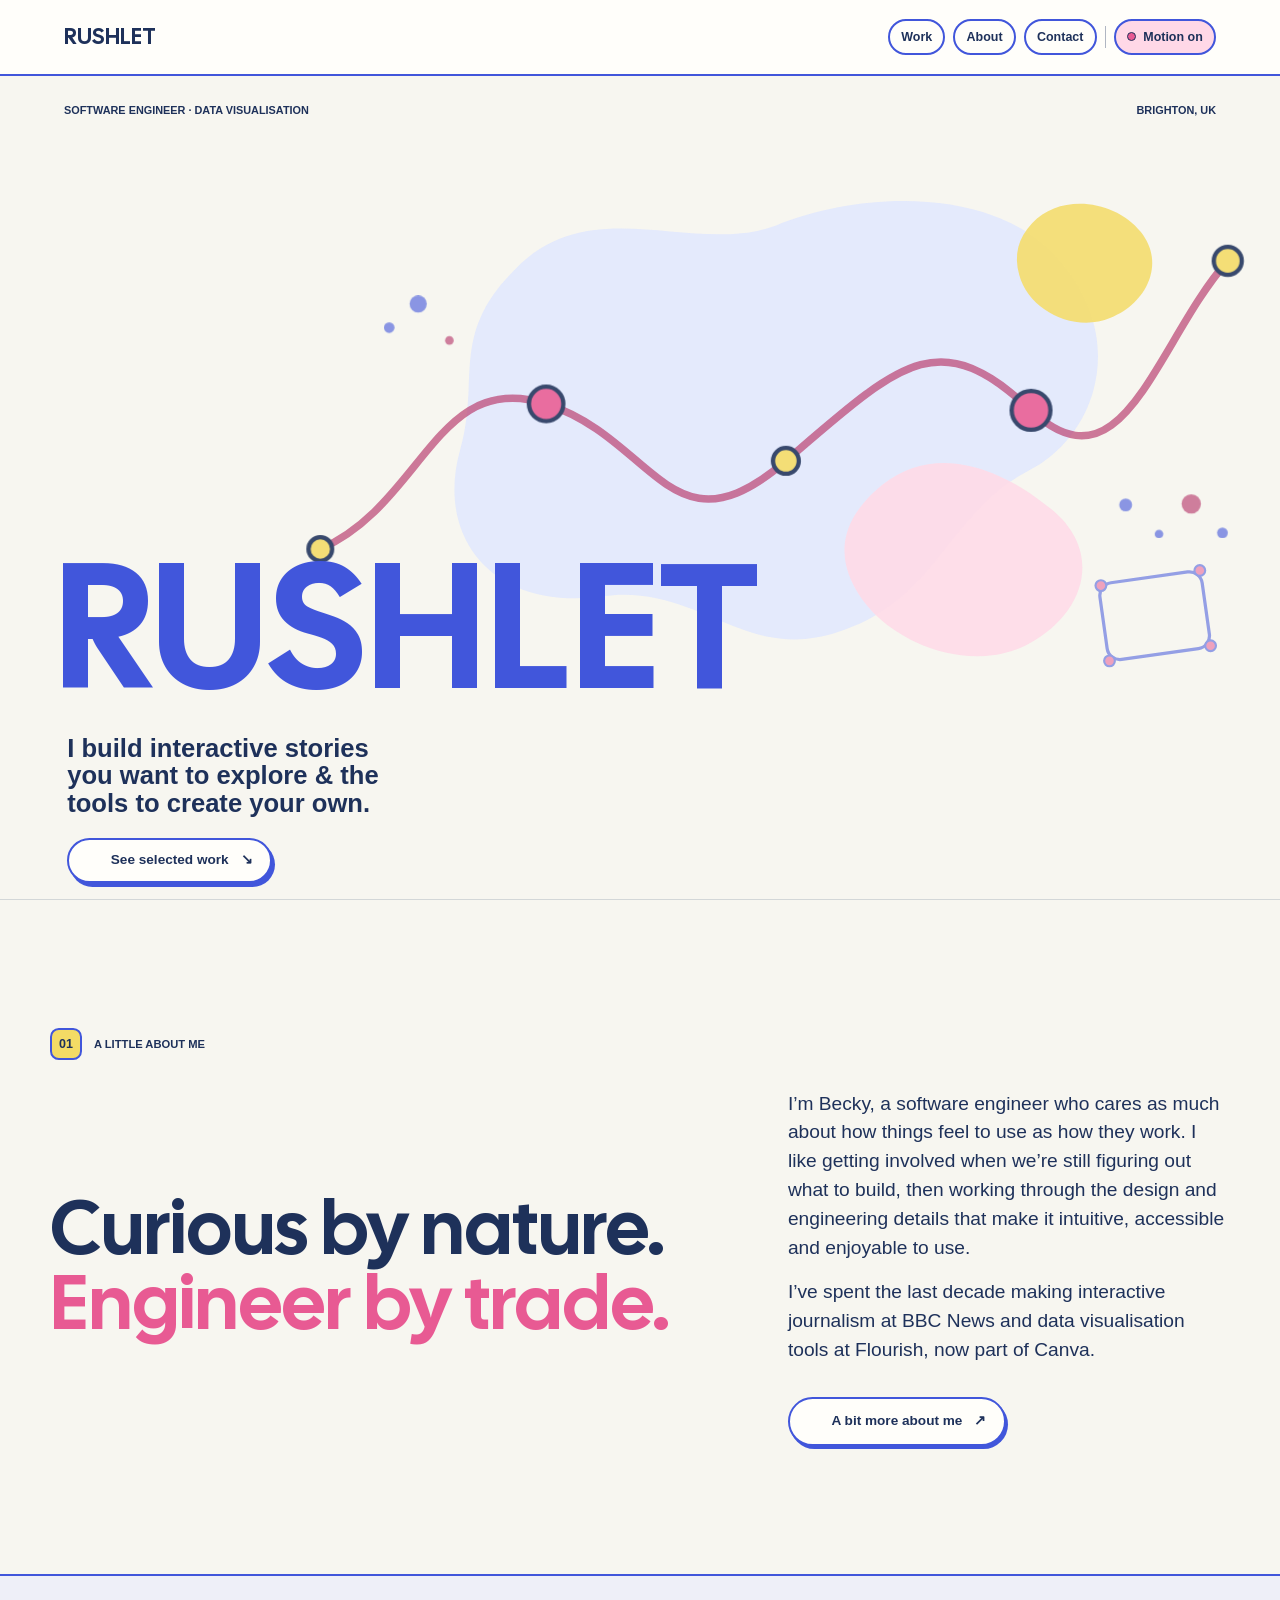
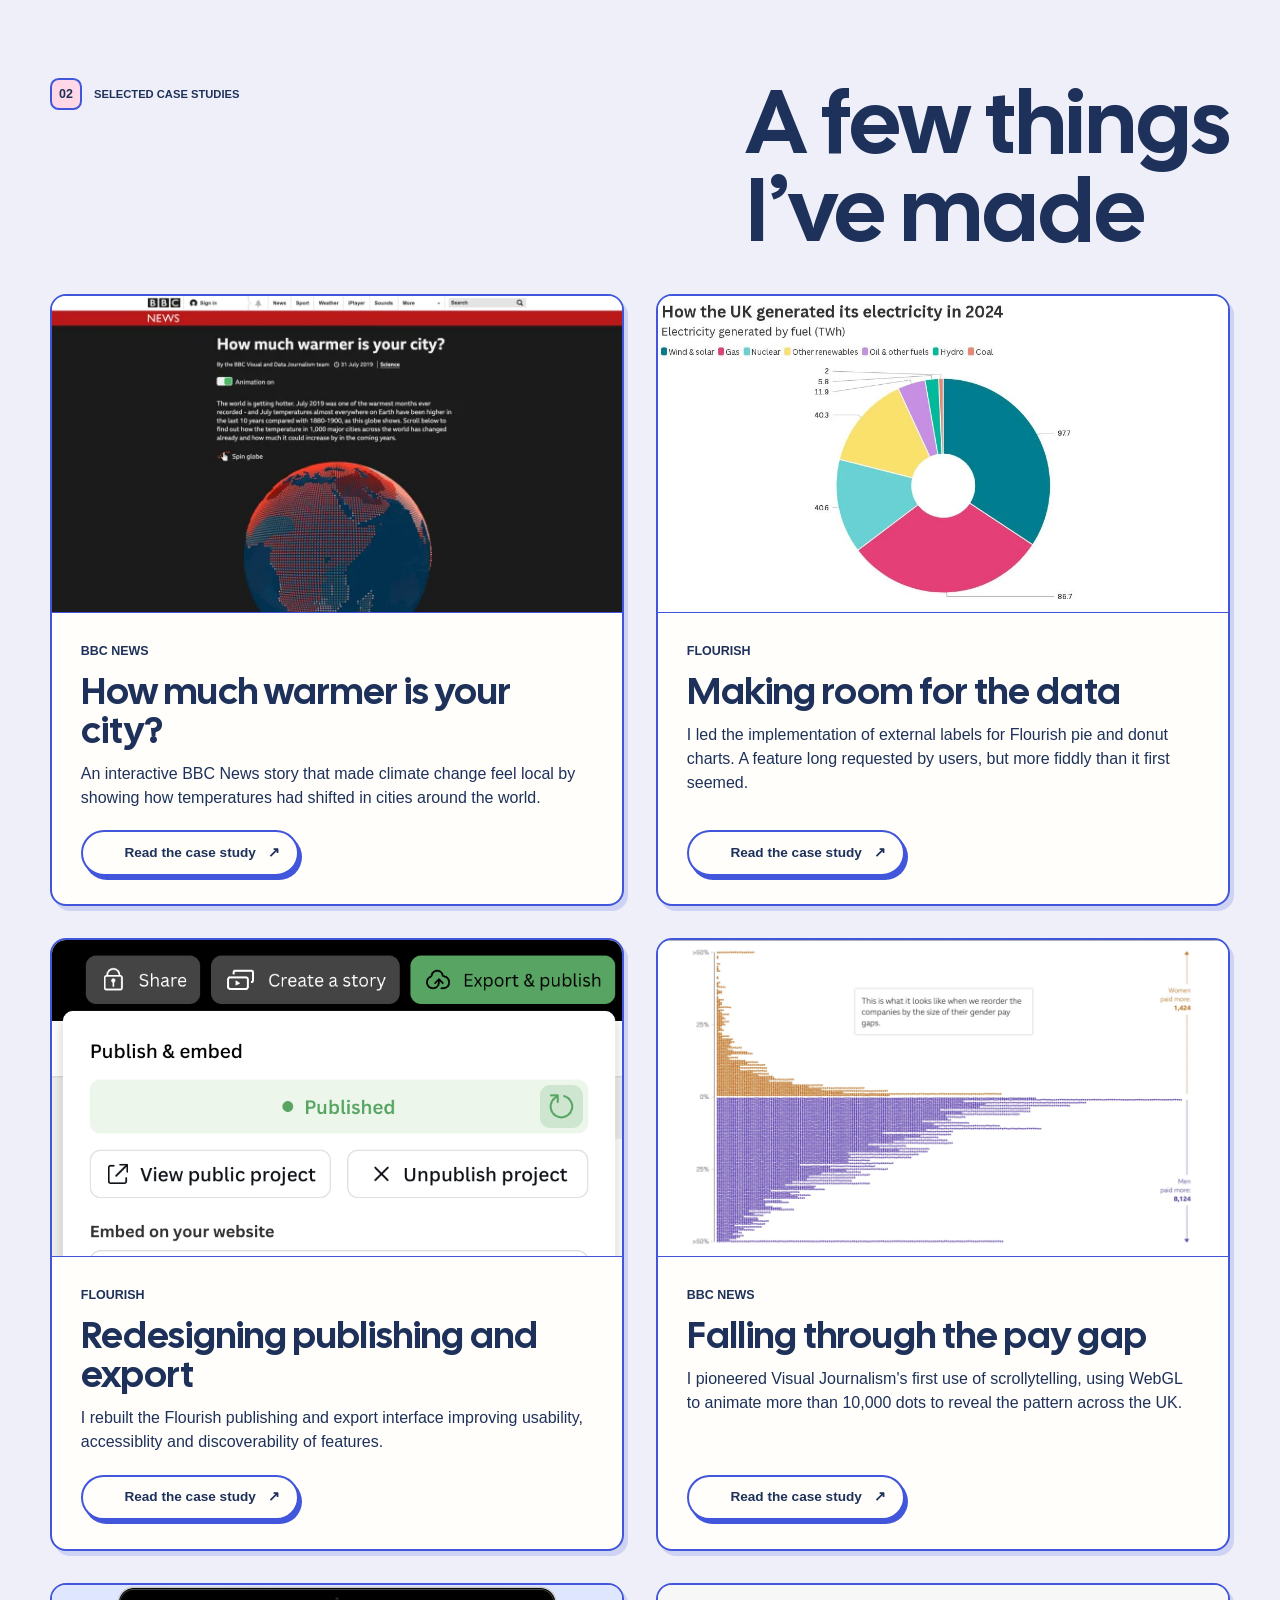
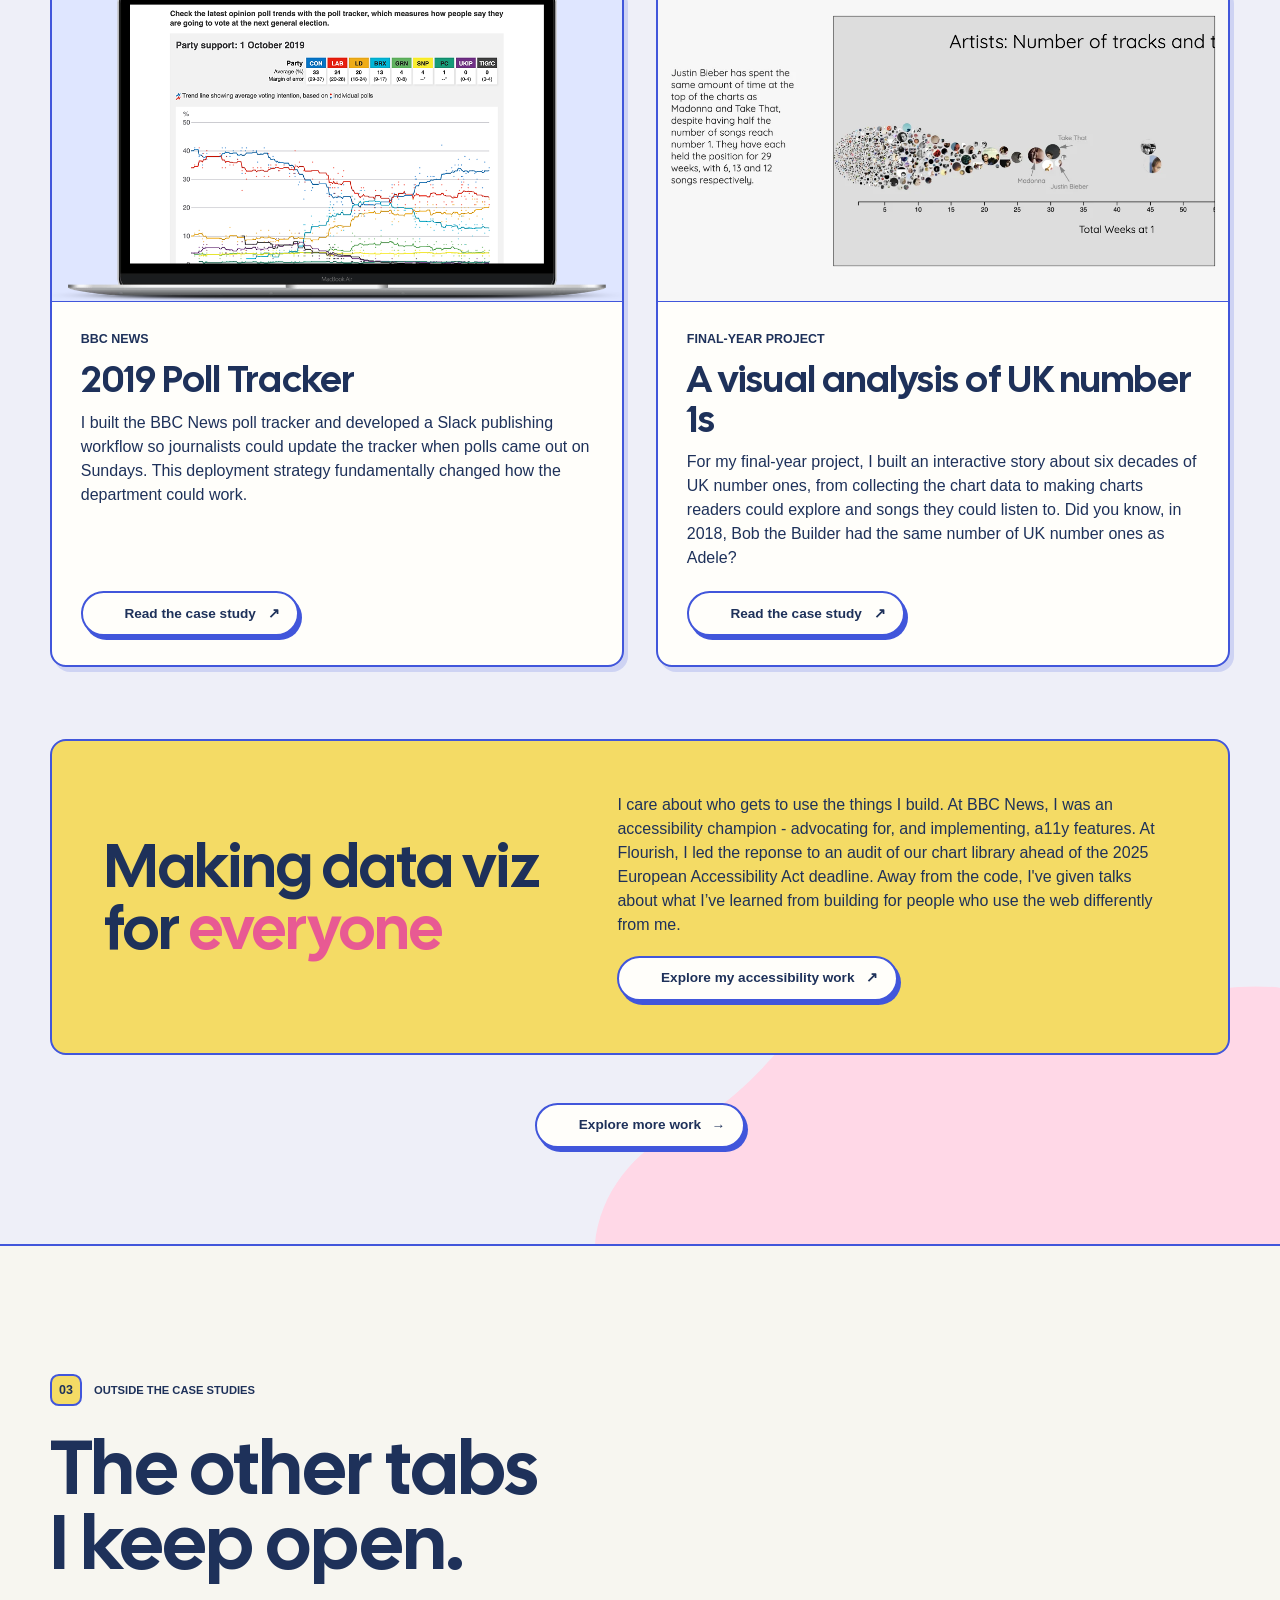
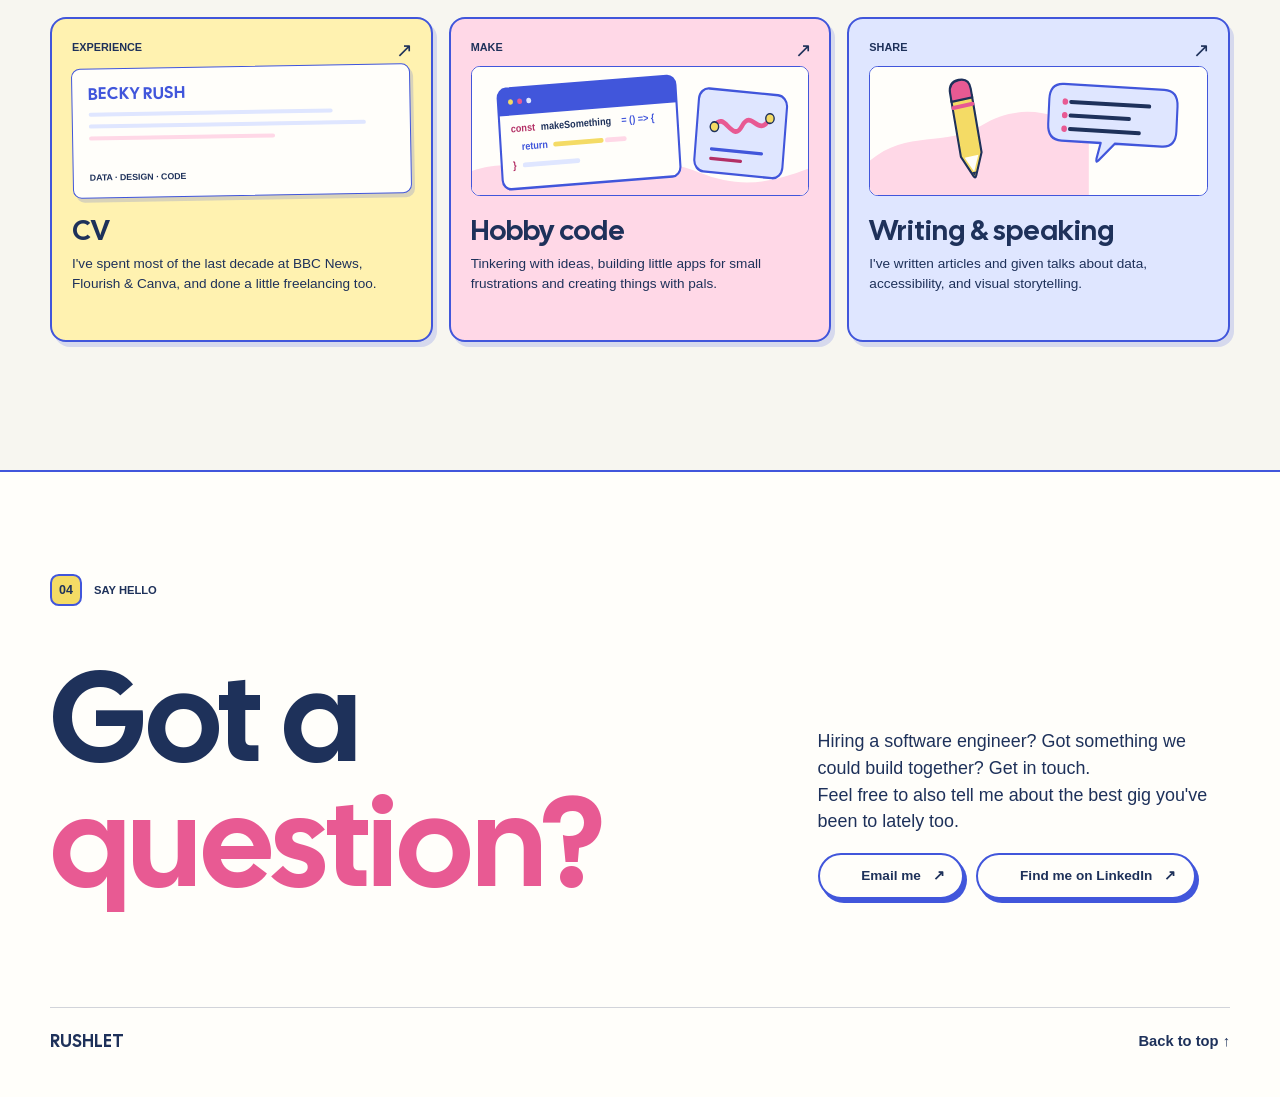
==== commit d5733871: "finish updating number 1s and poll tracker case studies. unify case study footers, make some small v" ====
--- a/index.html
+++ b/index.html
@@ -47,7 +47,7 @@
         <div class="hero-lockup">
           <h1 id="hero-title">RUSHLET</h1>
           <div class="hero-aside">
-            <p>I build interactive stories you want to explore & the tools to tell your own.</p>
+            <p>I build interactive stories you want to explore & the tools to create your own.</p>
             <a class="button-link" href="#work">
               See selected work
               <span aria-hidden="true">↘</span>
@@ -284,7 +284,7 @@
               >
                 <img
                   class="featured-art"
-                  src="assets/polltracker.webp"
+                  src="assets/polltracker.png"
                   width="1110"
                   height="598"
                   alt="A line chart tracking UK voting intention over time, with a different colour for each party"
--- a/styles.css
+++ b/styles.css
@@ -68,6 +68,15 @@
   color: var(--pink);
   font-style: normal;
 }
+code {
+  font-size: 0.93rem;
+  background-color: var(--yellow);
+}
+figcaption {
+  font-size: 0.75rem;
+  color: var(--ink);
+  opacity: 0.9;
+}
 .bold {
   font-weight: 700;
 }
@@ -1015,6 +1024,11 @@
   font-size: clamp(1.1rem, 2.4vw, 1.45rem);
   line-height: 1.35;
 }
+.case-deck.footnote {
+  margin-top: 0.8rem;
+  font-size: 0.75rem;
+  color: #586788;
+}
 .case-facts {
   display: grid;
   grid-template-columns: repeat(3, minmax(0, 1fr));
@@ -1032,6 +1046,9 @@
   color: var(--pink-ink);
   font-size: 0.68rem;
   text-transform: uppercase;
+  @media (max-width: 620px) {
+    align-self: anchor-center;
+  }
 }
 .case-facts span {
   font-size: 0.9rem;
@@ -1116,15 +1133,15 @@
   display: flex;
   flex-wrap: wrap;
   align-items: center;
-  gap: 1rem;
+  justify-content: center;
+  gap: 5rem;
   margin-top: 1.5rem;
 }
 .case-next {
   display: flex;
-  justify-content: space-between;
+  justify-content: space-around;
   gap: 1rem;
   padding: 1.5rem 0 3rem;
-  border-top: 1px solid rgba(30, 49, 90, 0.25);
 }
 .case-next > span {
   font-size: 0.68rem;
@@ -1995,7 +2012,7 @@
   border: 1.5px solid var(--ink);
   border-radius: 50%;
   background: var(--paper);
-  margin-bottom: 0.25rem;
+  margin-bottom: 0.1rem;
 }
 .motion-toggle[aria-pressed="true"] .motion-indicator {
   background: var(--pink);
@@ -2382,6 +2399,9 @@
   .warm-preview-footer {
     align-items: flex-start;
     flex-direction: column;
+  }
+  .warm-preview-caption {
+    flex: none;
   }
 }
 
@@ -2932,11 +2952,6 @@
 .access-examples p {
   margin: 0;
 }
-.case-contribution {
-  max-width: 58ch;
-  margin: 1.25rem 0 0;
-  font-size: 1.05rem;
-}
 .editorial-case .case-hero h1 {
   max-width: 18ch;
   font-size: clamp(2.65rem, 8.6vw, 7rem);
@@ -2966,12 +2981,102 @@
   margin-top: 0.55rem;
   font-size: 0.9rem;
 }
+.poll-tracker-screenshot {
+  max-width: 400px;
+}
+@media (min-width: 681px) {
+  .poll-tracker-screenshot {
+    max-width: 641px;
+  }
+}
+.poll-pipeline {
+  margin: 2rem 0 0;
+  padding: clamp(1rem, 3vw, 1.5rem);
+  border: 1px solid var(--blue);
+  border-radius: 0.7rem;
+  background: var(--blue-soft);
+}
+.poll-pipeline figcaption {
+  margin-bottom: 0.85rem;
+  font-weight: 700;
+  font-size: 1rem;
+  opacity: 1;
+}
+.poll-pipeline ol {
+  display: grid;
+  grid-template-columns: repeat(3, minmax(0, 1fr));
+  gap: 1.5rem;
+  margin: 0;
+  padding: 0;
+  list-style: none;
+}
+.poll-pipeline li {
+  position: relative;
+  display: grid;
+  align-content: start;
+  gap: 0.45rem;
+  padding: 0.85rem;
+  border: 1px solid var(--blue);
+  border-radius: 0.45rem;
+  background: var(--white);
+  font-size: 0.9rem;
+  line-height: 1.4;
+}
+.poll-pipeline li + li::before {
+  position: absolute;
+  top: calc(50% - 0.25rem);
+  left: -1.25rem;
+  width: 0.5rem;
+  height: 0.5rem;
+  border-top: 2px solid var(--blue);
+  border-right: 2px solid var(--blue);
+  content: "";
+  transform: rotate(45deg);
+}
+@media (max-width: 640px) {
+  .poll-pipeline ol {
+    grid-template-columns: 1fr;
+  }
+  .poll-pipeline li + li::before {
+    top: -1.1rem;
+    left: calc(50% - 0.25rem);
+    transform: rotate(135deg);
+  }
+}
 .gem-evidence {
   max-width: 64rem;
 }
+.number-ones-chart-pair {
+  display: grid;
+  grid-template-columns: repeat(auto-fit, minmax(min(100%, 20rem), 1fr));
+  gap: 1rem;
+}
+.number-ones-project-links {
+  display: grid;
+  align-items: center;
+  gap: 1.5rem;
+}
+.number-ones-project-links > .button-link {
+  justify-self: start;
+  order: 1;
+}
+.number-ones-project-links > div {
+  order: -1;
+}
+.number-ones-project-links p {
+  margin-top: 0;
+}
+.number-ones-project-links ul {
+  margin-bottom: 0;
+}
+@media (min-width: 620px) {
+  .number-ones-project-links {
+    grid-template-columns: minmax(0, 1fr) minmax(0, 1.15fr);
+  }
+}
 .publishing-states {
   display: grid;
-  grid-template-columns: repeat(3, minmax(0, 1fr));
+  grid-template-columns: repeat(2, minmax(0, 1fr));
   gap: 1rem;
 }
 .case-prose .publishing-states .case-figure {
@@ -2983,6 +3088,9 @@
   object-fit: contain;
   object-position: top;
   background: var(--white);
+}
+.publishing-states .case-figure .publishing-confirmation {
+  aspect-ratio: 518 / 303;
 }
 .chart-examples {
   padding-inline: clamp(0.85rem, 3vw, 2rem);
@@ -3028,7 +3136,7 @@
   padding: 0.4rem 0.65rem;
   border-radius: 0.45rem;
   font-size: 0.85rem;
-  font-weight: 750;
+  font-weight: 500;
 }
 .chart-label-options input:checked + span {
   color: var(--white);
@@ -3049,13 +3157,9 @@
   flex-wrap: wrap;
   gap: 0.5rem 1rem;
 }
-.chart-comparison {
-  display: grid;
-  gap: 1rem;
-  margin-bottom: 0.5rem;
-}
 .chart-preview {
   min-width: 0;
+  margin-bottom: 0.5rem;
 }
 .chart-preview .flourish-embed {
   overflow: hidden;
@@ -3070,25 +3174,6 @@
   display: block;
   width: 100%;
   height: auto;
-}
-.chart-preview .chart-preview-label,
-.chart-preview-mobile {
-  display: none;
-}
-
-@media (min-width: 68rem) {
-  .has-flourish-previews .chart-comparison {
-    grid-template-columns: minmax(0, 1fr) minmax(0, 375px);
-  }
-  .has-flourish-previews .chart-preview-mobile,
-  .has-flourish-previews .chart-preview-label {
-    display: block;
-  }
-  .has-flourish-previews .chart-preview-label {
-    margin: 0 0 0.35rem;
-    font-size: 0.85rem;
-    font-weight: 750;
-  }
 }
 
 @media (max-width: 699px) {
@@ -3126,7 +3211,7 @@
 }
 .site-header nav a,
 .site-header nav .motion-toggle {
-  padding-block: 0.4rem 0.2rem;
+  padding-block: 0.2rem 0.2rem; /* this needs updating with a smart calc */
   min-height: 2.25rem;
 }
 .text-link,
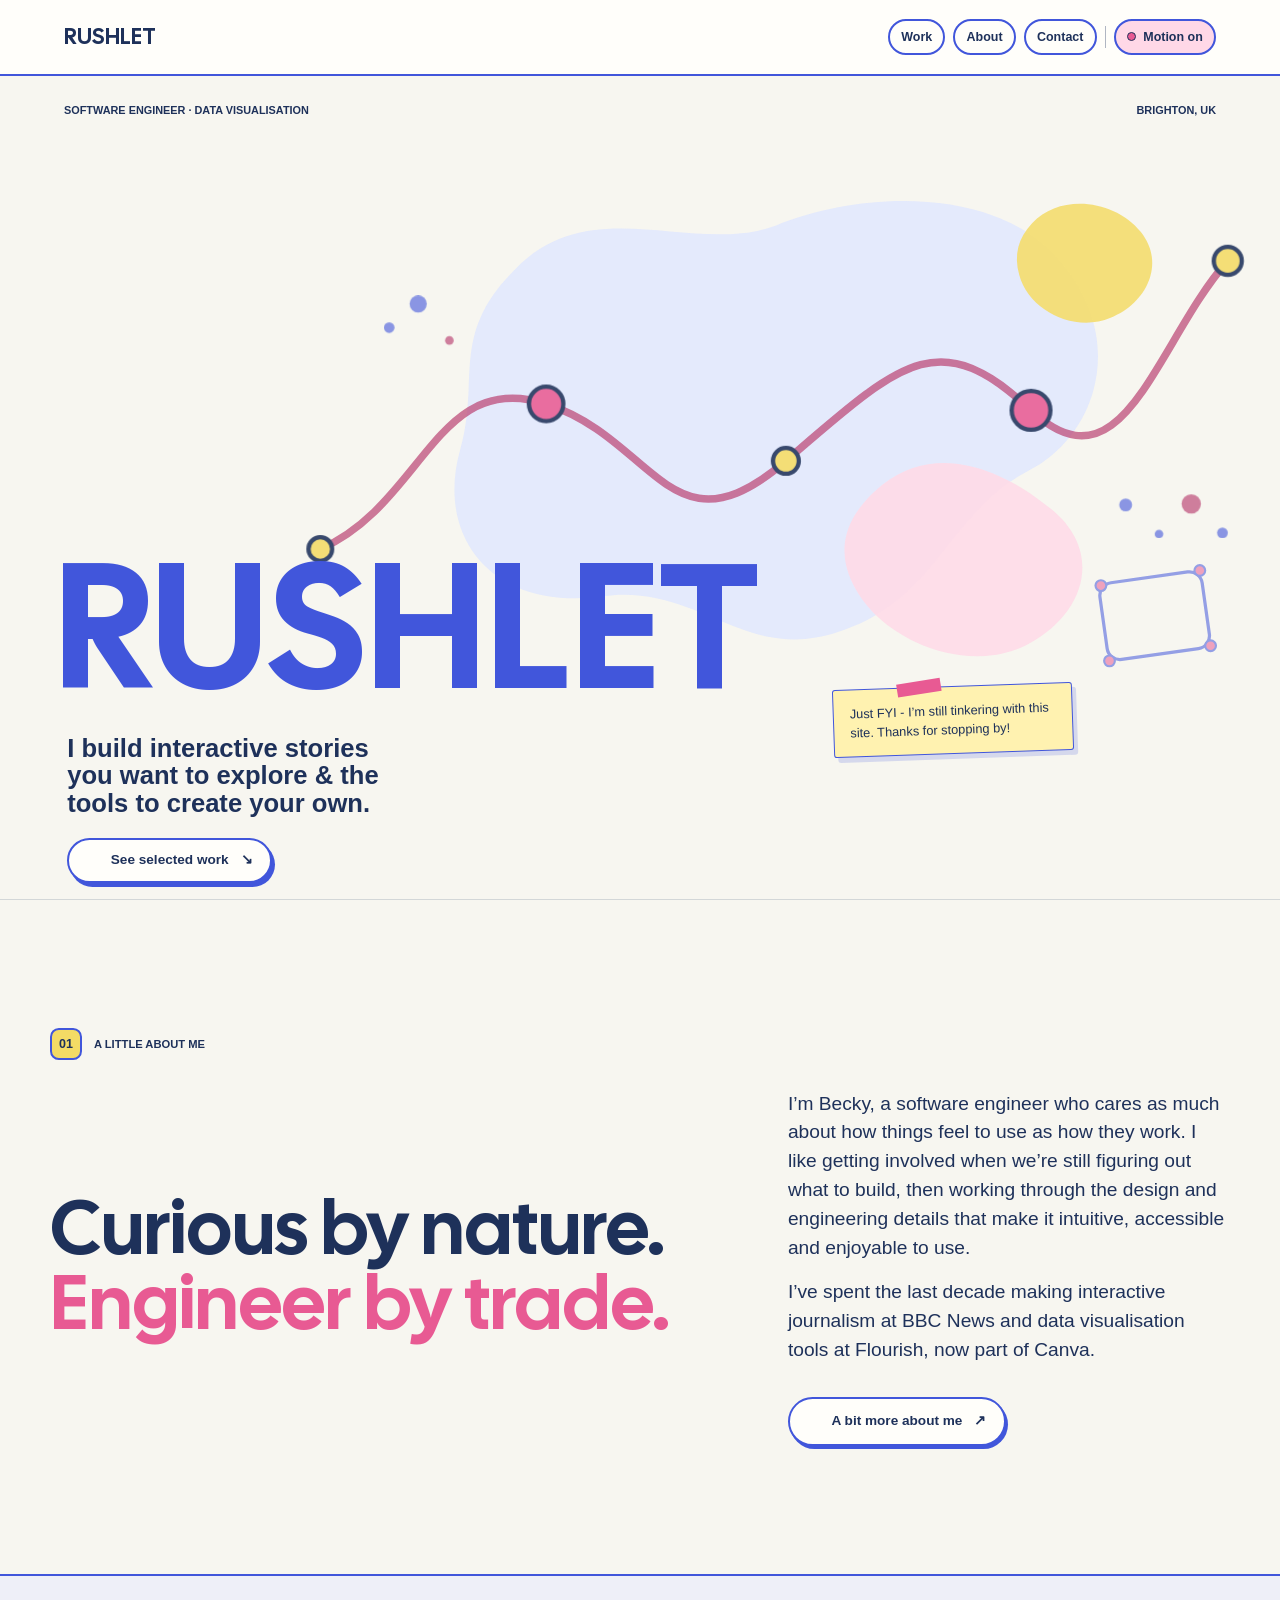
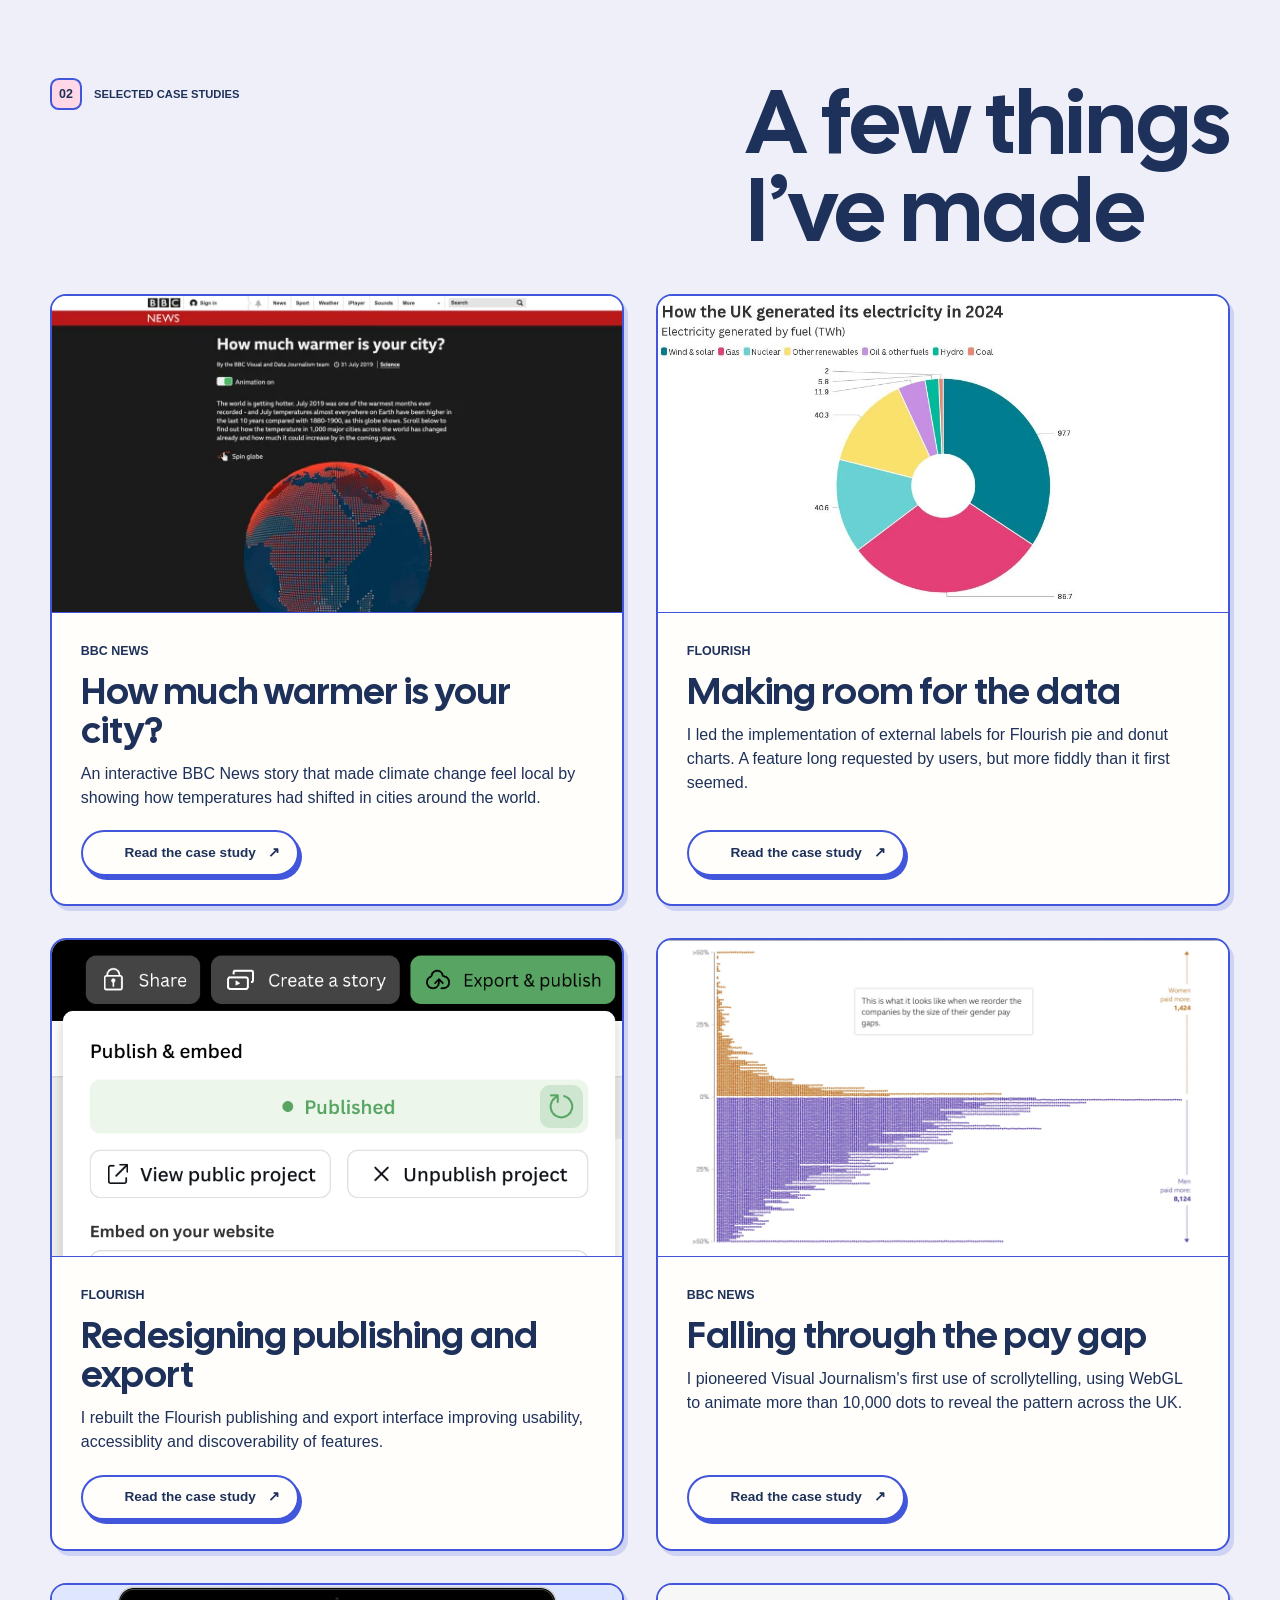
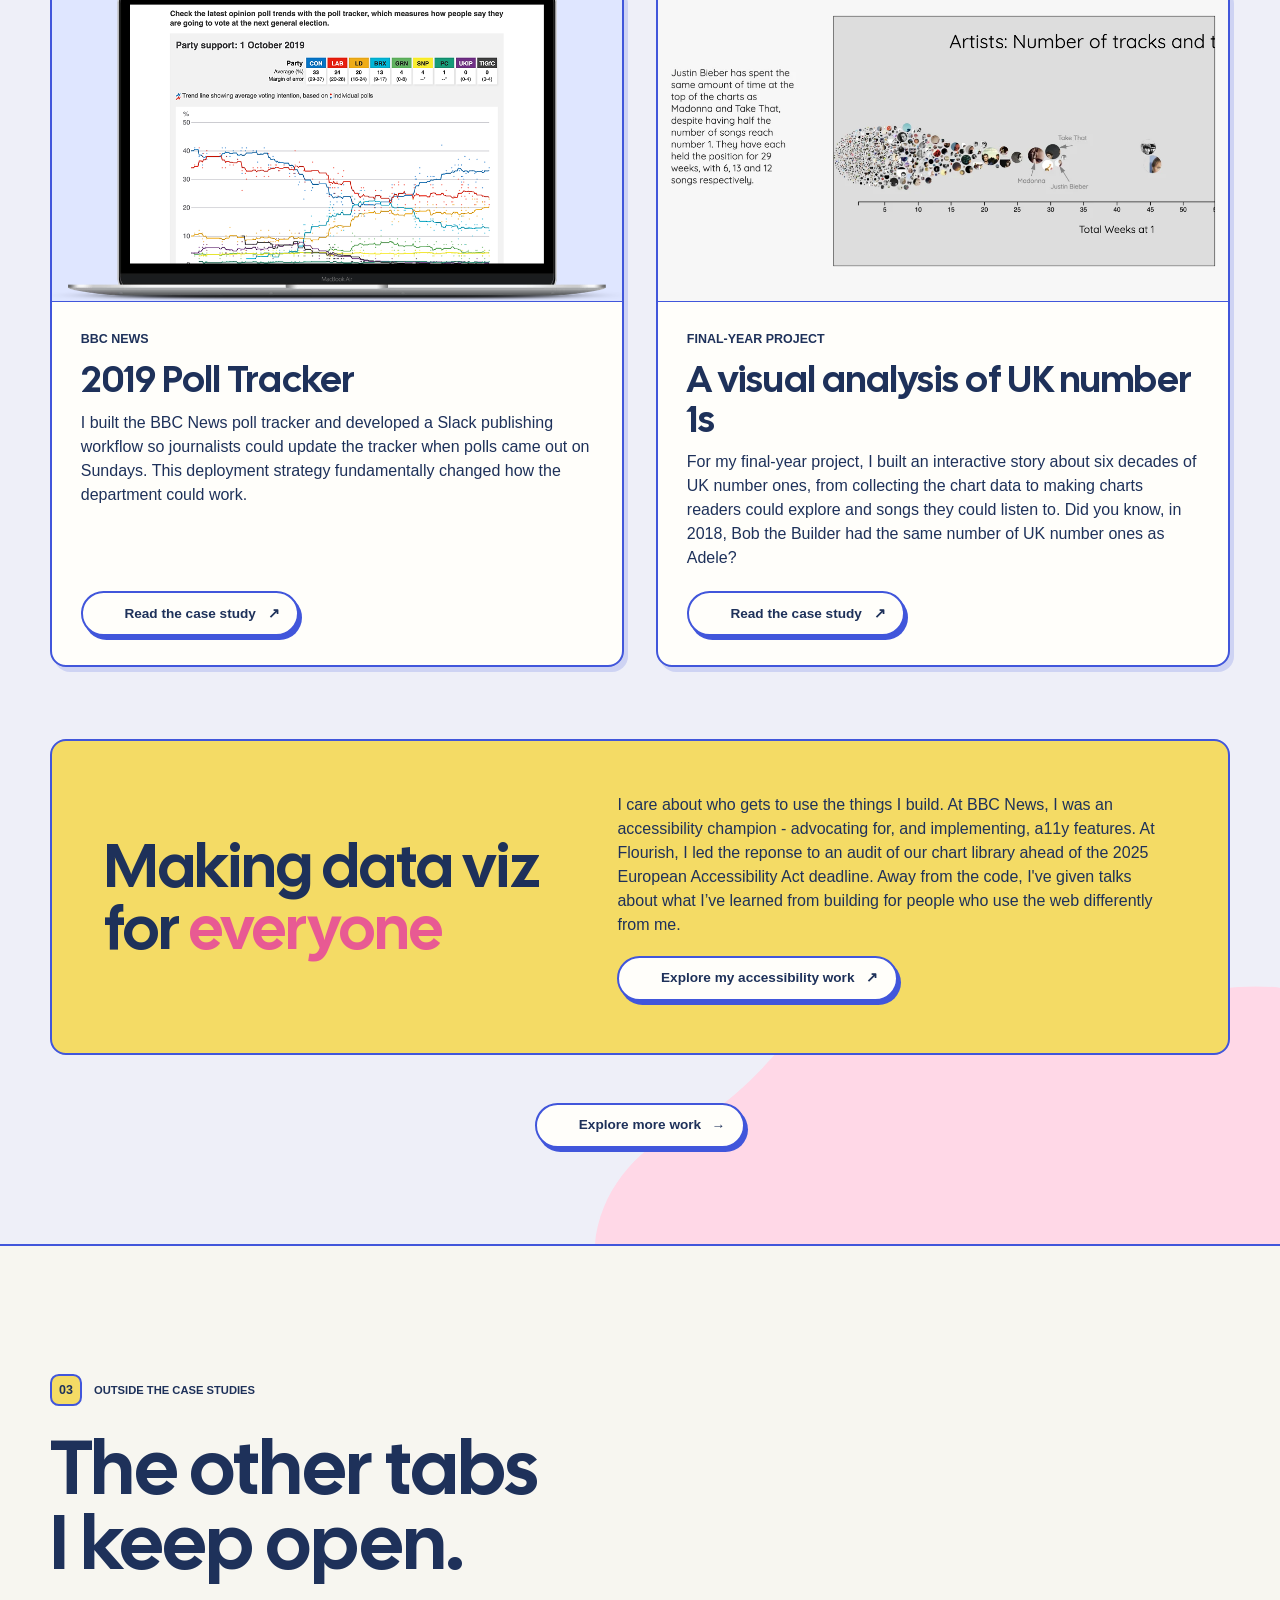
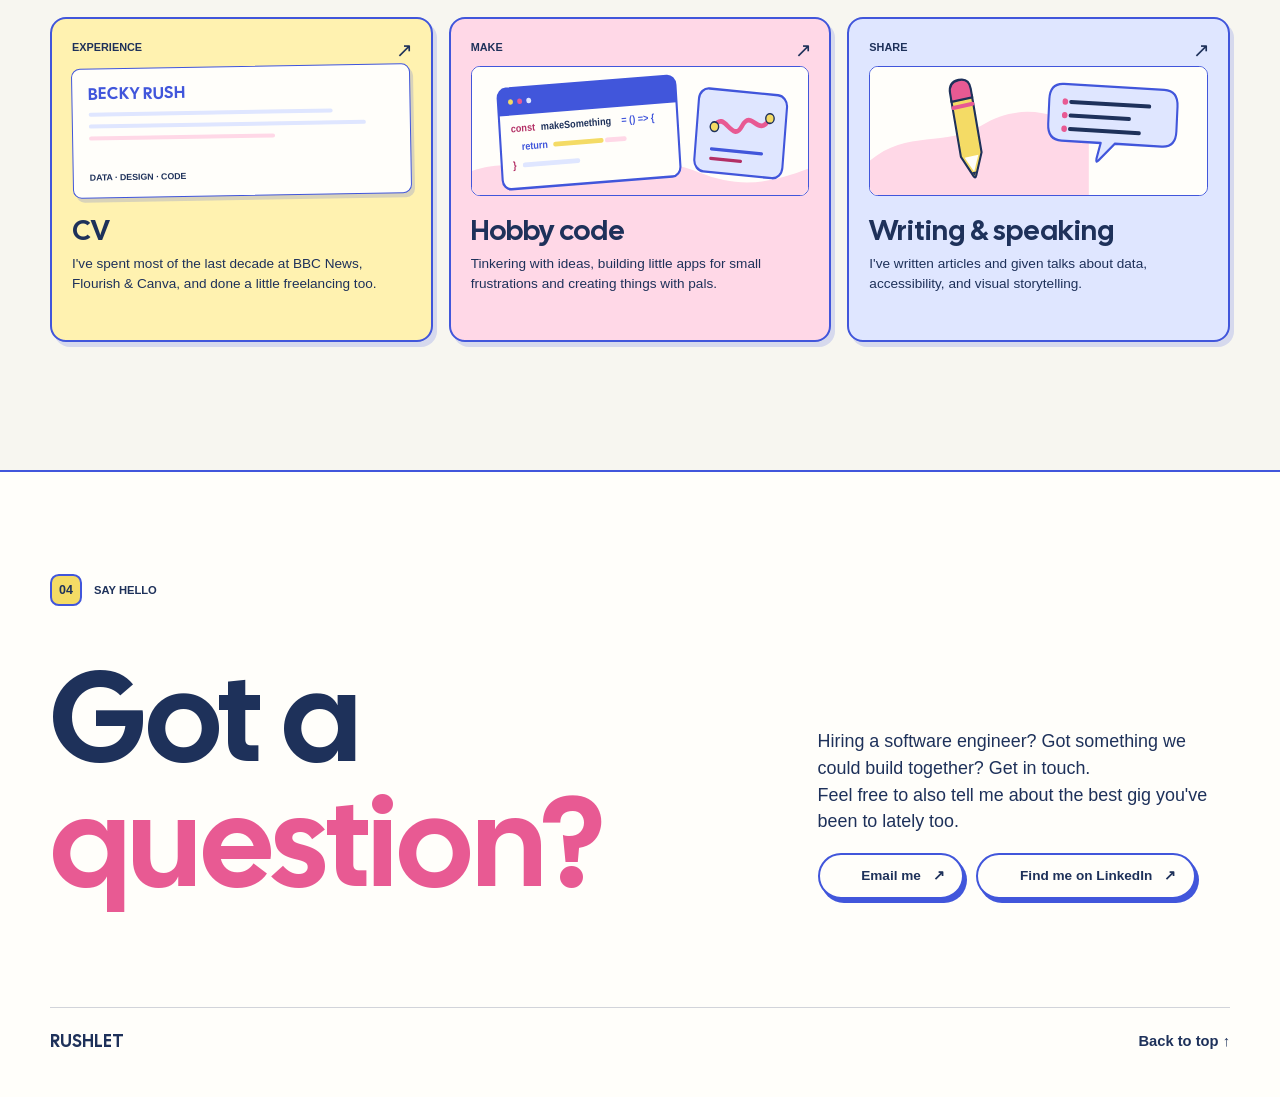
==== commit 1ba36710: "add WIP note" ====
--- a/index.html
+++ b/index.html
@@ -53,6 +53,9 @@
               <span aria-hidden="true">↘</span>
             </a>
           </div>
+          <p class="hero-note">
+            Just FYI - I’m still tinkering with this site. Thanks for stopping by!
+          </p>
         </div>
         <svg class="hero-dataviz" viewBox="0 0 1000 600" aria-hidden="true" focusable="false">
           <path
--- a/styles.css
+++ b/styles.css
@@ -262,10 +262,6 @@
   margin: 0 0 1rem;
   font-size: clamp(1.05rem, 1.5vw, 1.25rem);
 }
-.intro-copy .small-note {
-  color: #63708e;
-  font-size: 0.93rem;
-}
 .pill-link {
   margin-top: 1rem;
   display: inline-flex;
@@ -2440,6 +2436,10 @@
   font-weight: 700;
   line-height: 1.16;
 }
+.hero-note {
+  margin: 0;
+  font-size: 0.8rem;
+}
 .hero-dataviz {
   position: absolute;
   z-index: 1;
@@ -2589,6 +2589,29 @@
 }
 
 @media (min-width: 621px) {
+  .hero-note {
+    position: relative;
+    align-self: end;
+    justify-self: end;
+    max-width: min(100%, 15rem);
+    margin-bottom: 2rem;
+    padding: 0.85rem 1rem;
+    border: 1px solid var(--blue);
+    border-radius: 3px;
+    background: var(--yellow-soft);
+    box-shadow: var(--shadow);
+    rotate: -2deg;
+  }
+  .hero-note::before {
+    content: "";
+    position: absolute;
+    top: -0.45rem;
+    left: 4rem;
+    width: 2.75rem;
+    height: 0.8rem;
+    background: var(--pink);
+    rotate: -7deg;
+  }
   .hero-topline {
     position: static;
   }
@@ -2608,10 +2631,17 @@
 }
 @media (min-width: 901px) {
   .hero-lockup {
-    grid-template-columns: minmax(0, 1fr);
+    grid-template-columns: minmax(0, 1fr) minmax(15rem, 0.45fr);
     align-content: end;
     align-items: start;
     gap: clamp(1.4rem, 3vw, 2.25rem);
+  }
+  .hero-note {
+    grid-column: 2;
+    grid-row: 1 / span 2;
+    align-self: center;
+    justify-self: center;
+    margin: 0;
   }
   .hero {
     min-height: max(620px, calc(100svh - 76px));
